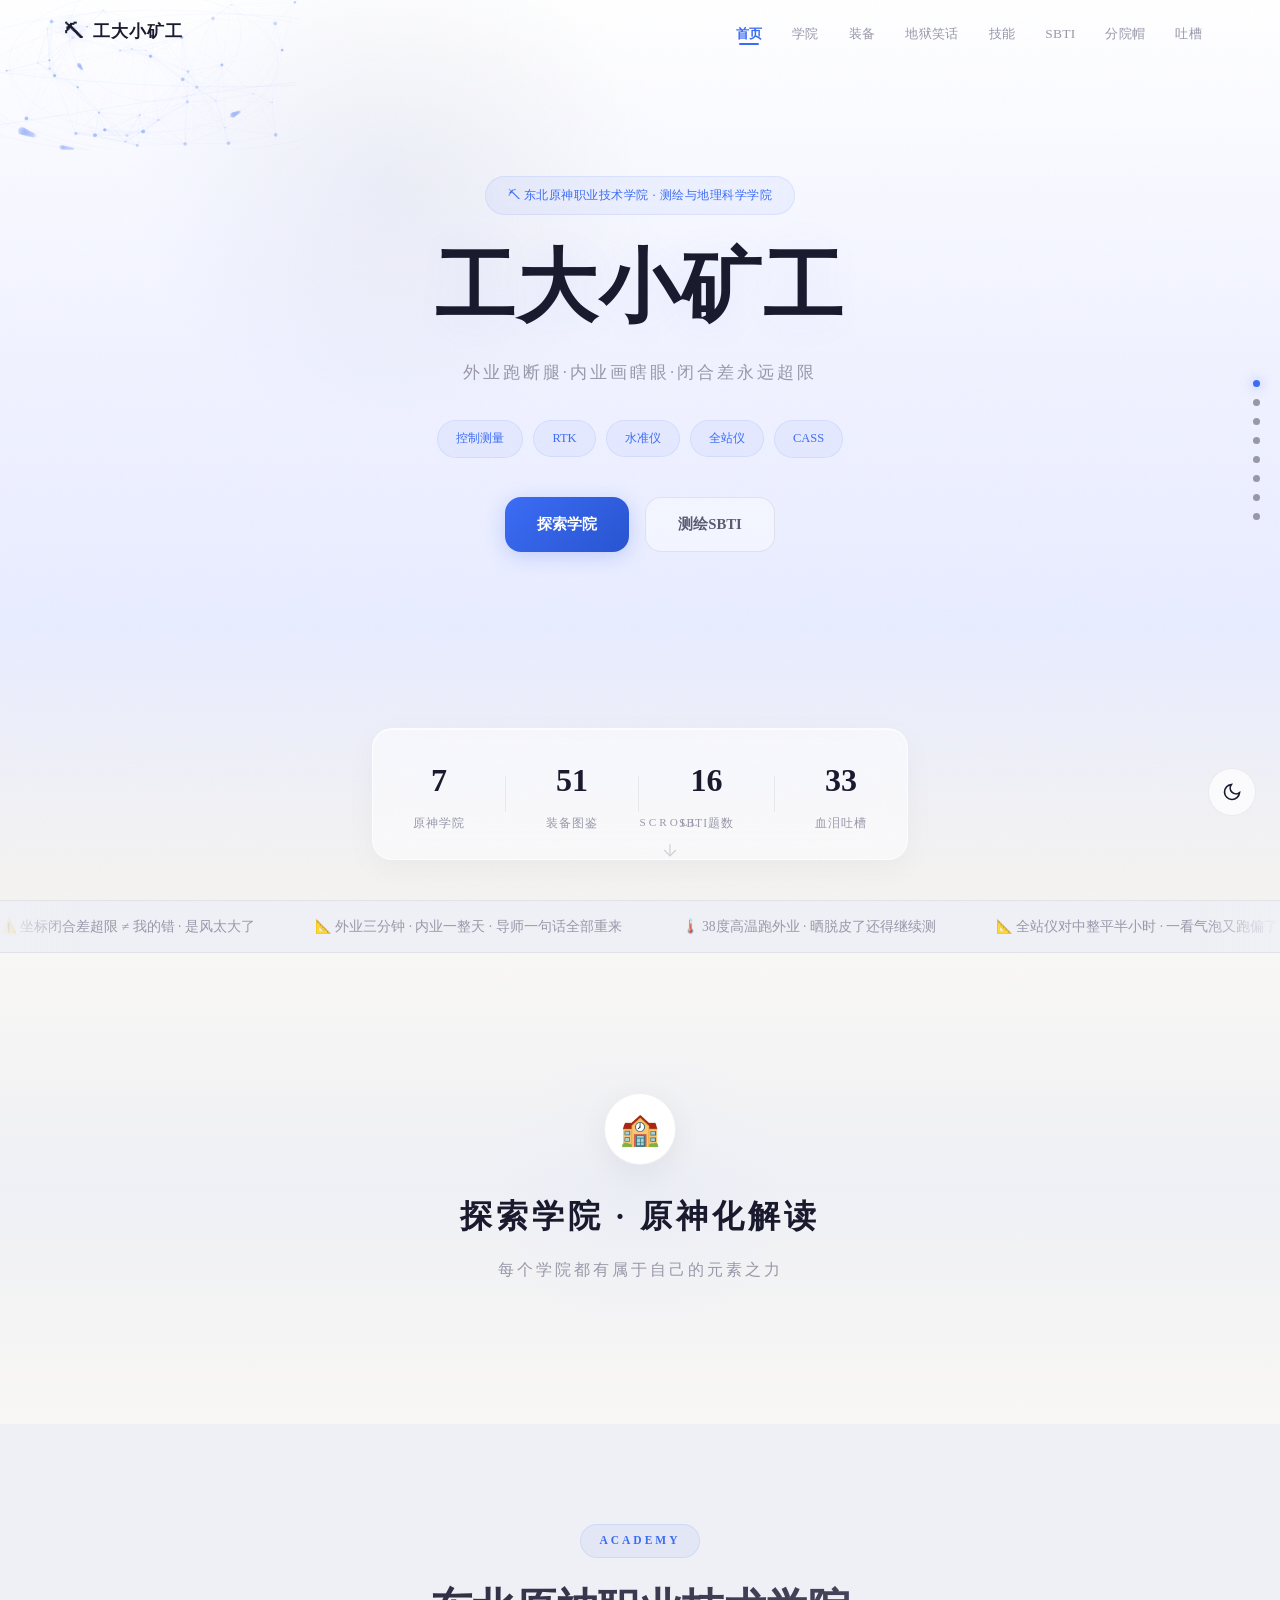
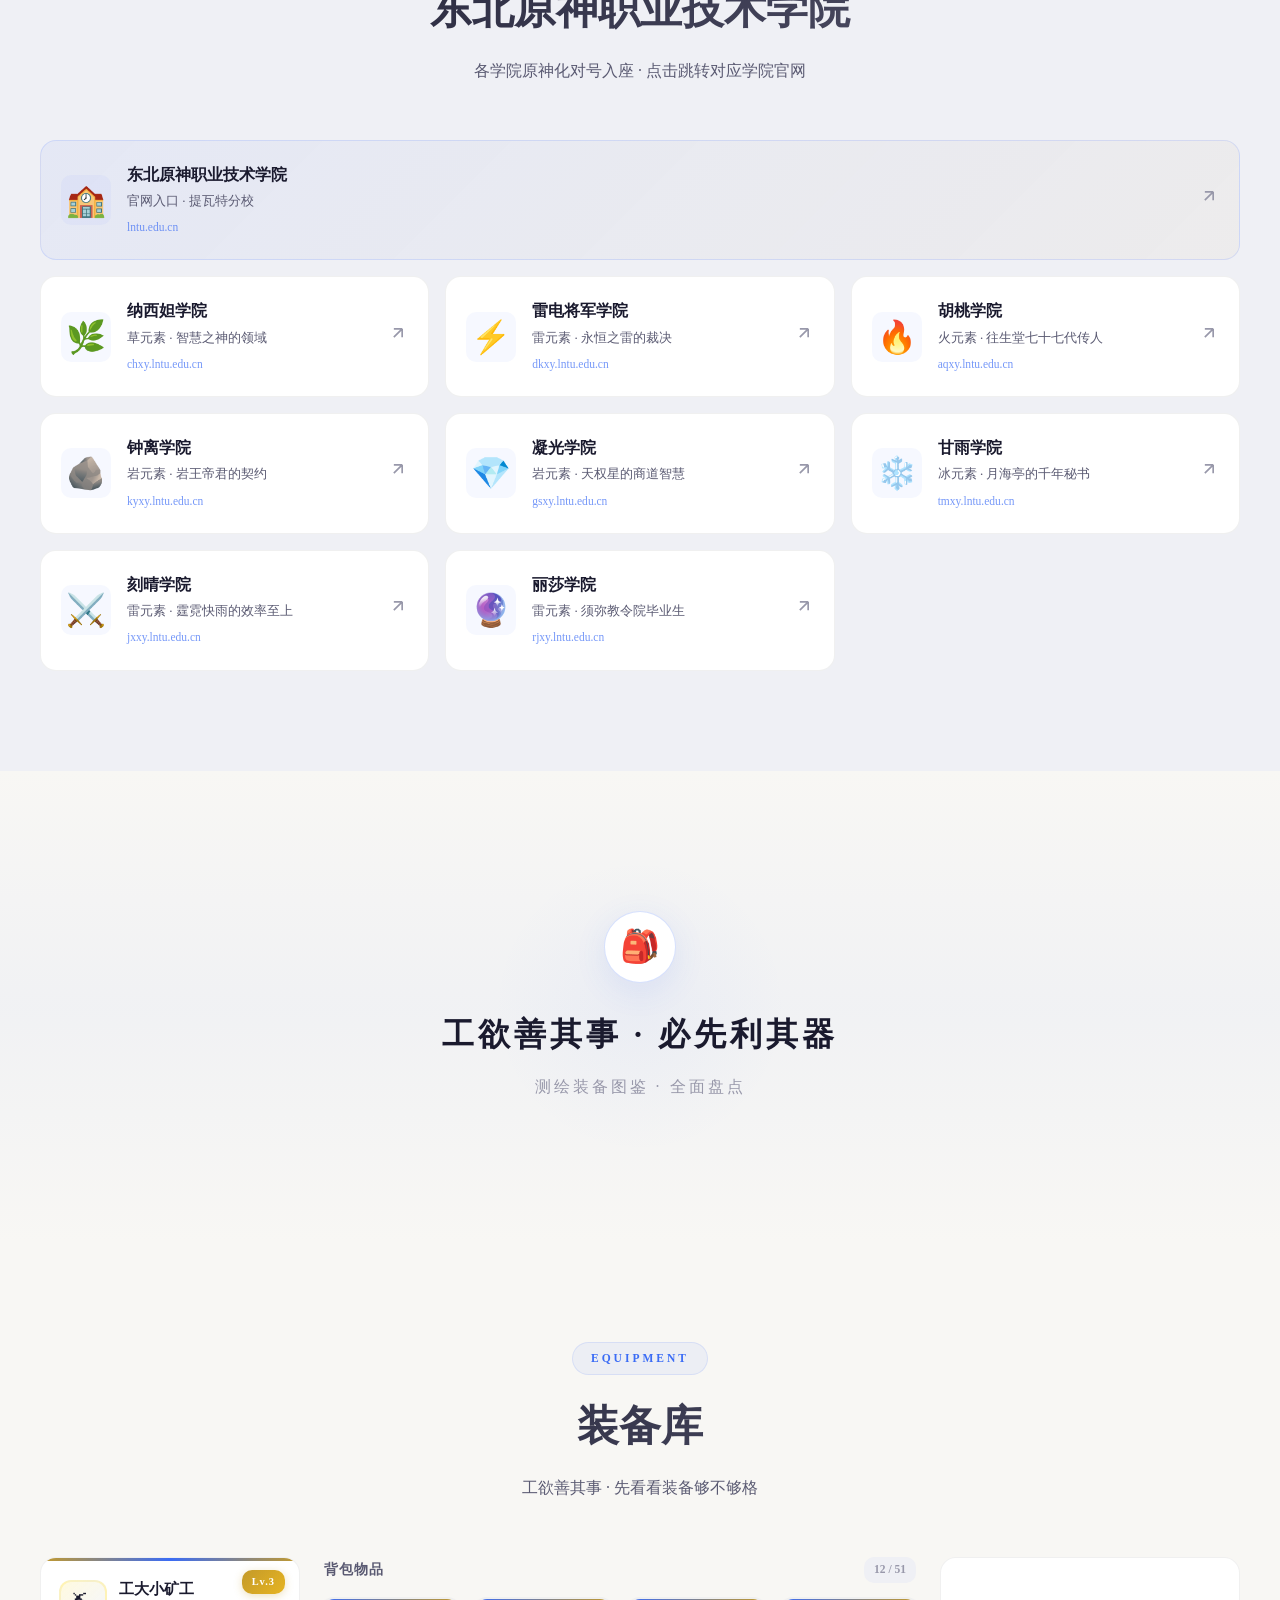
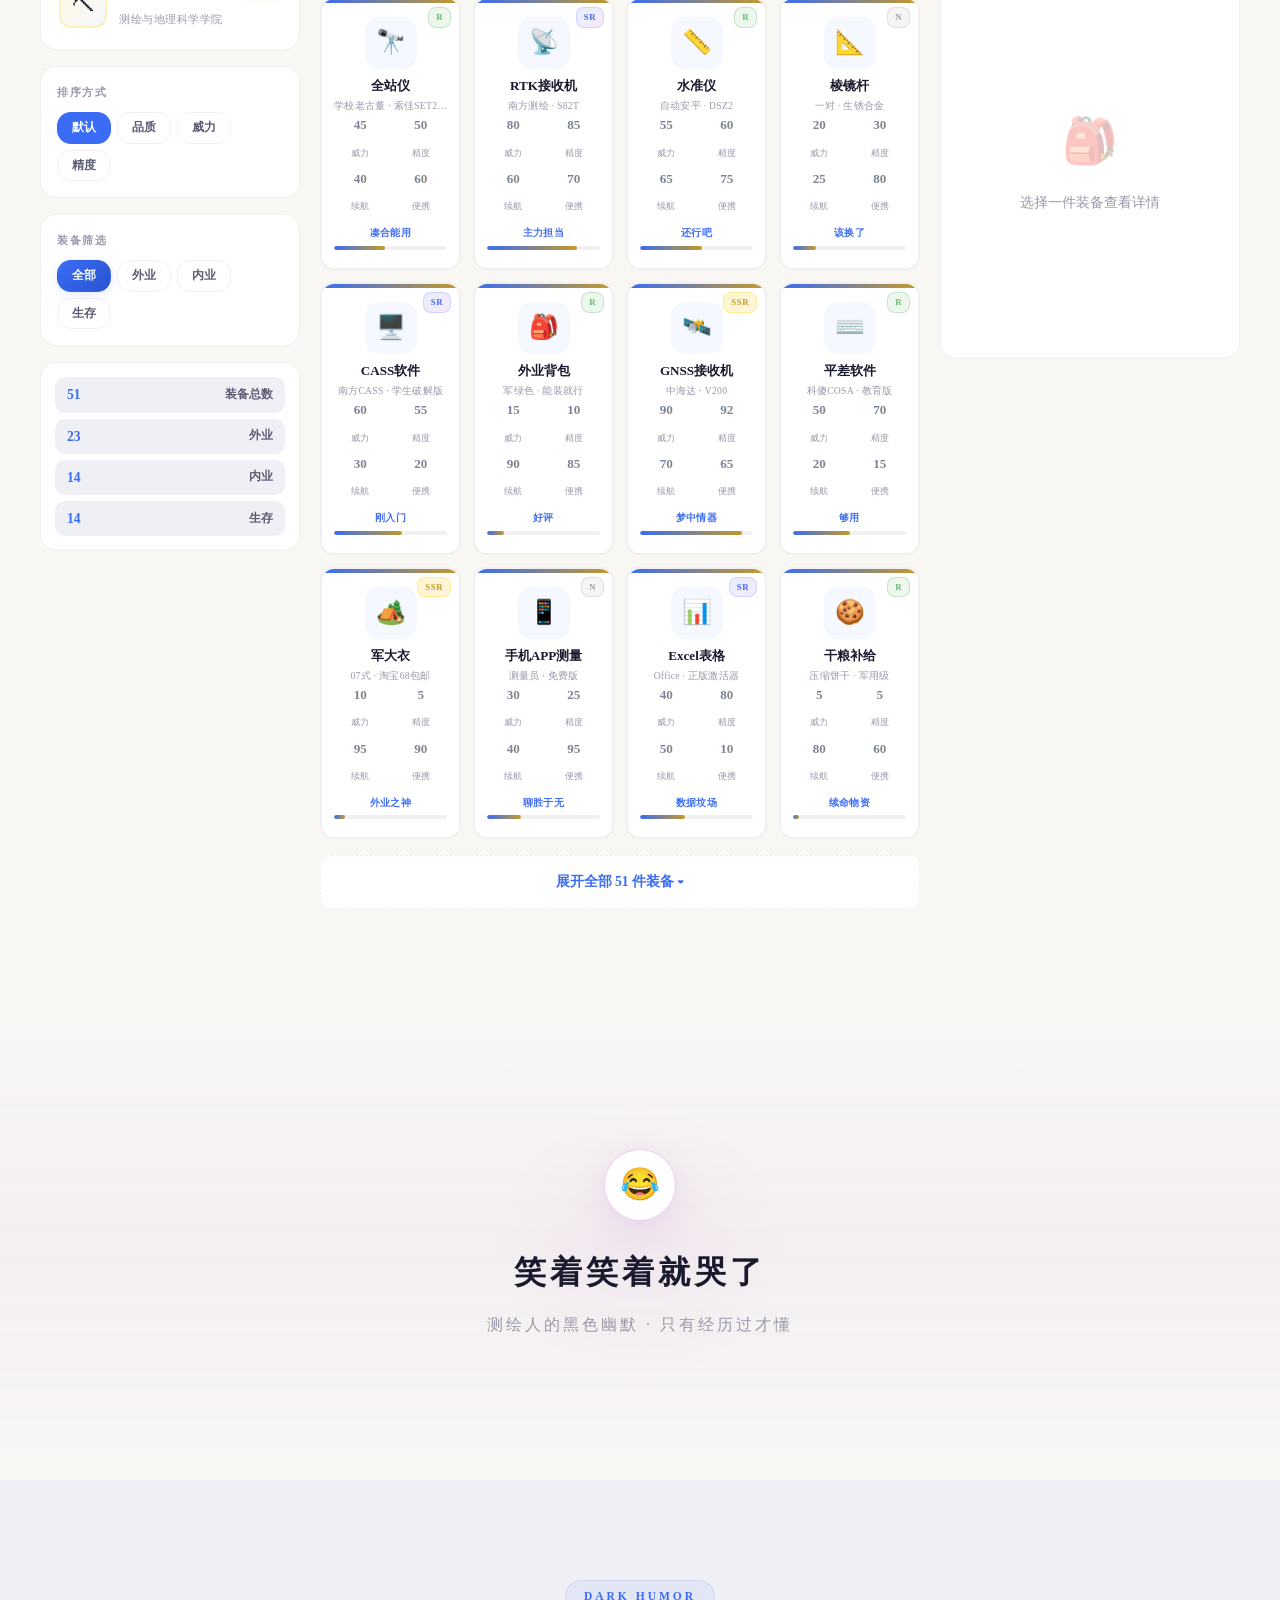
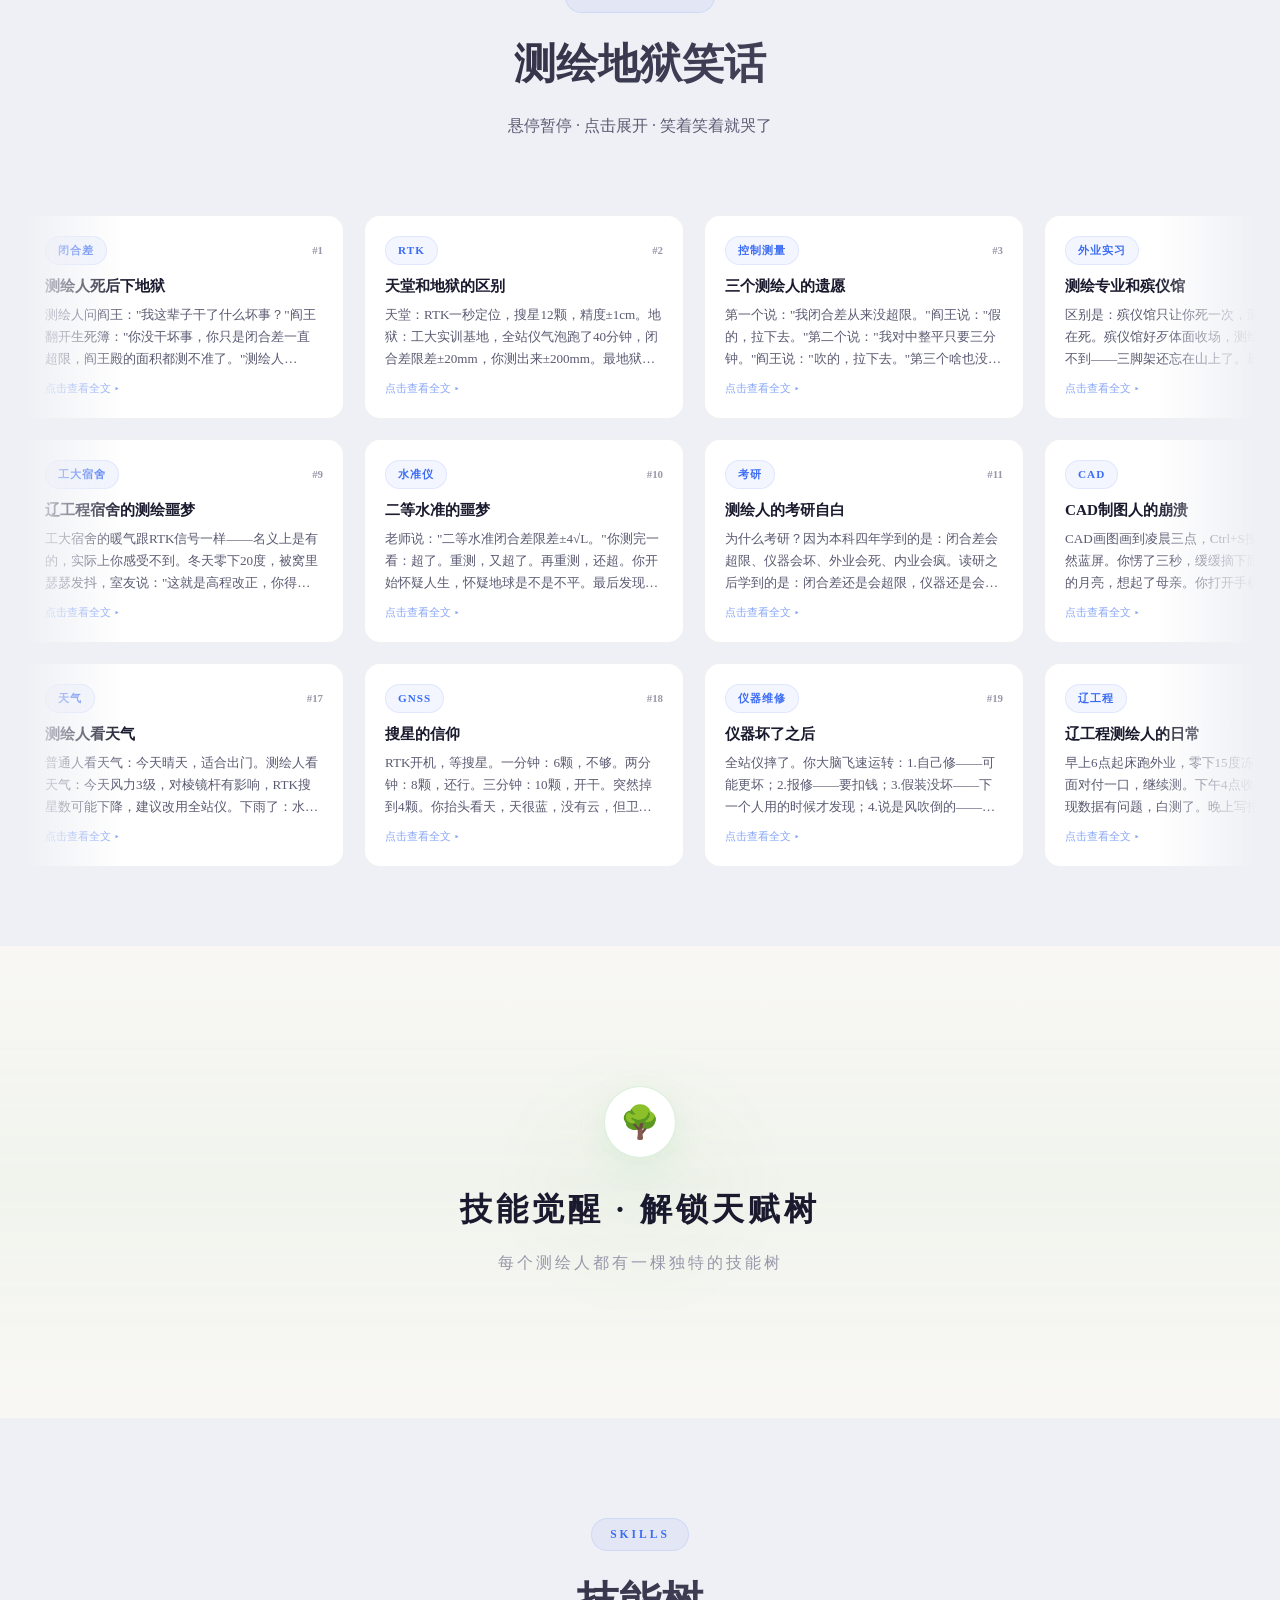
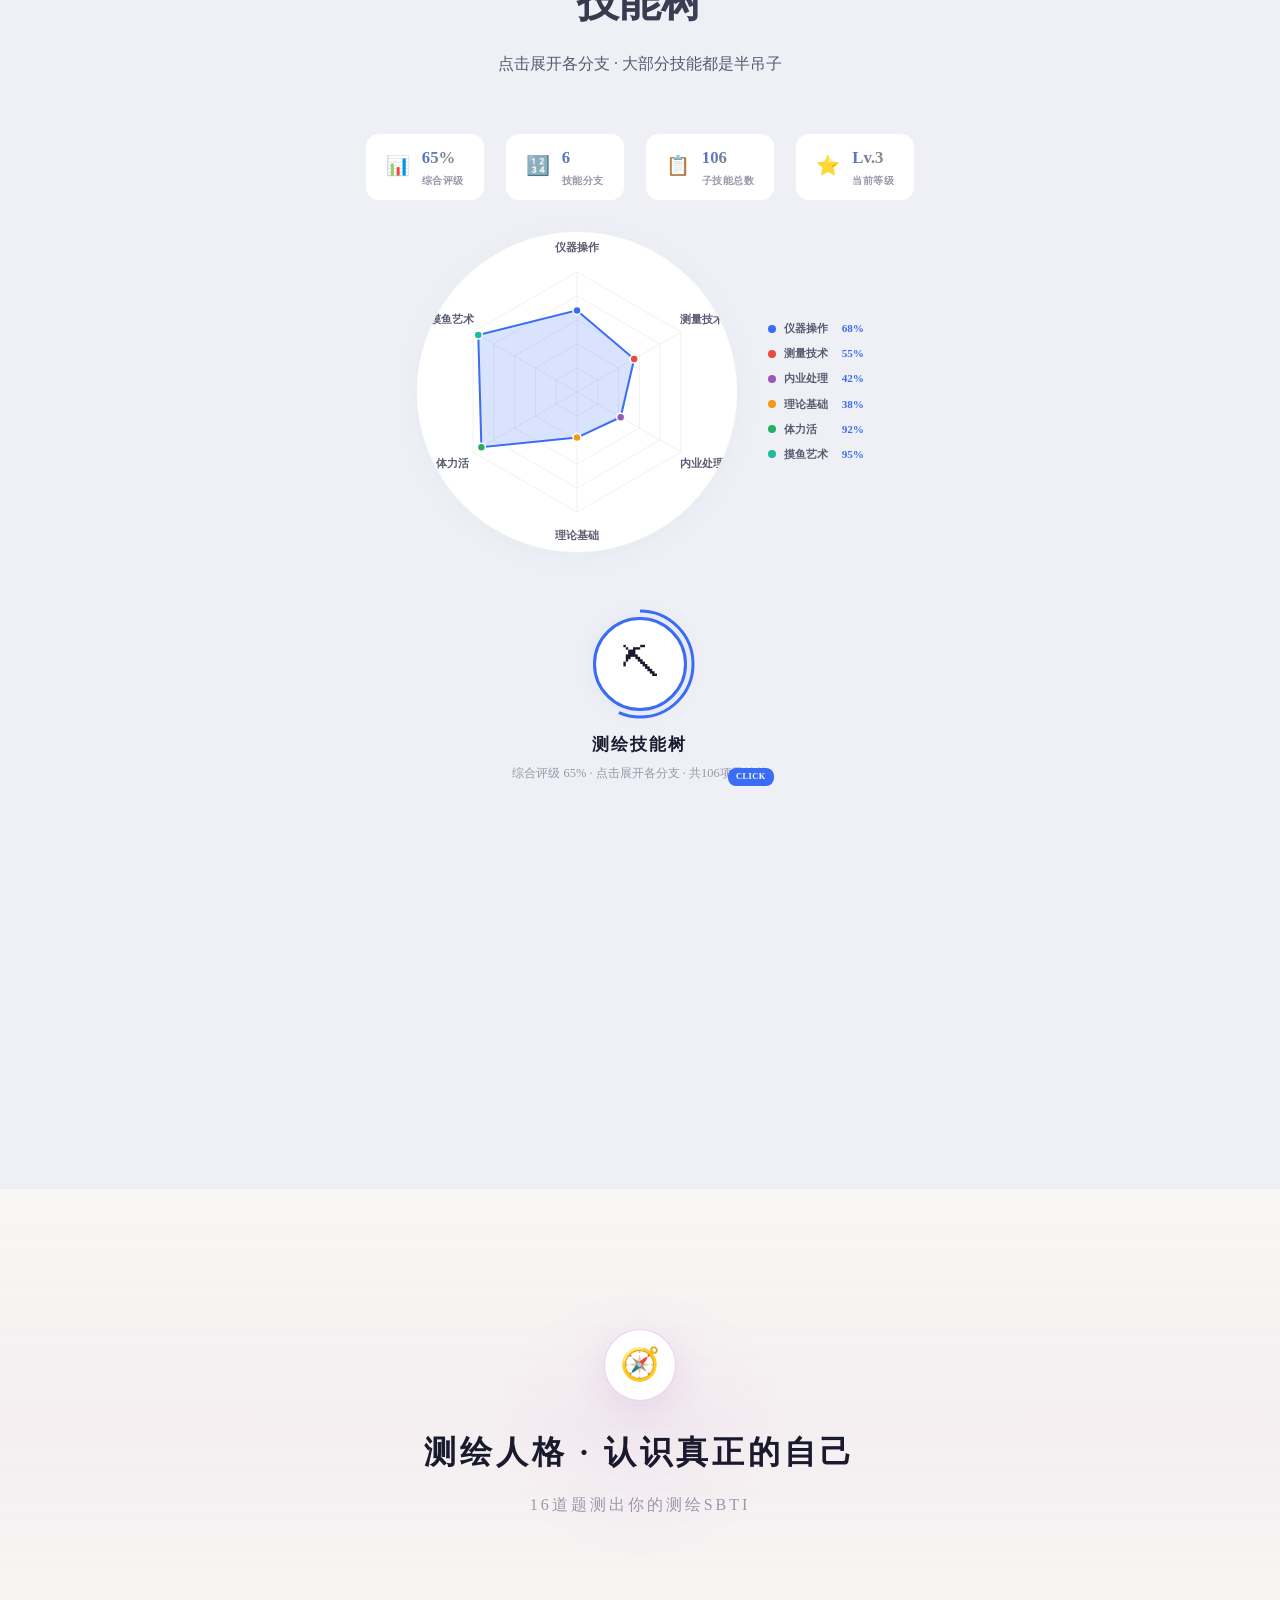
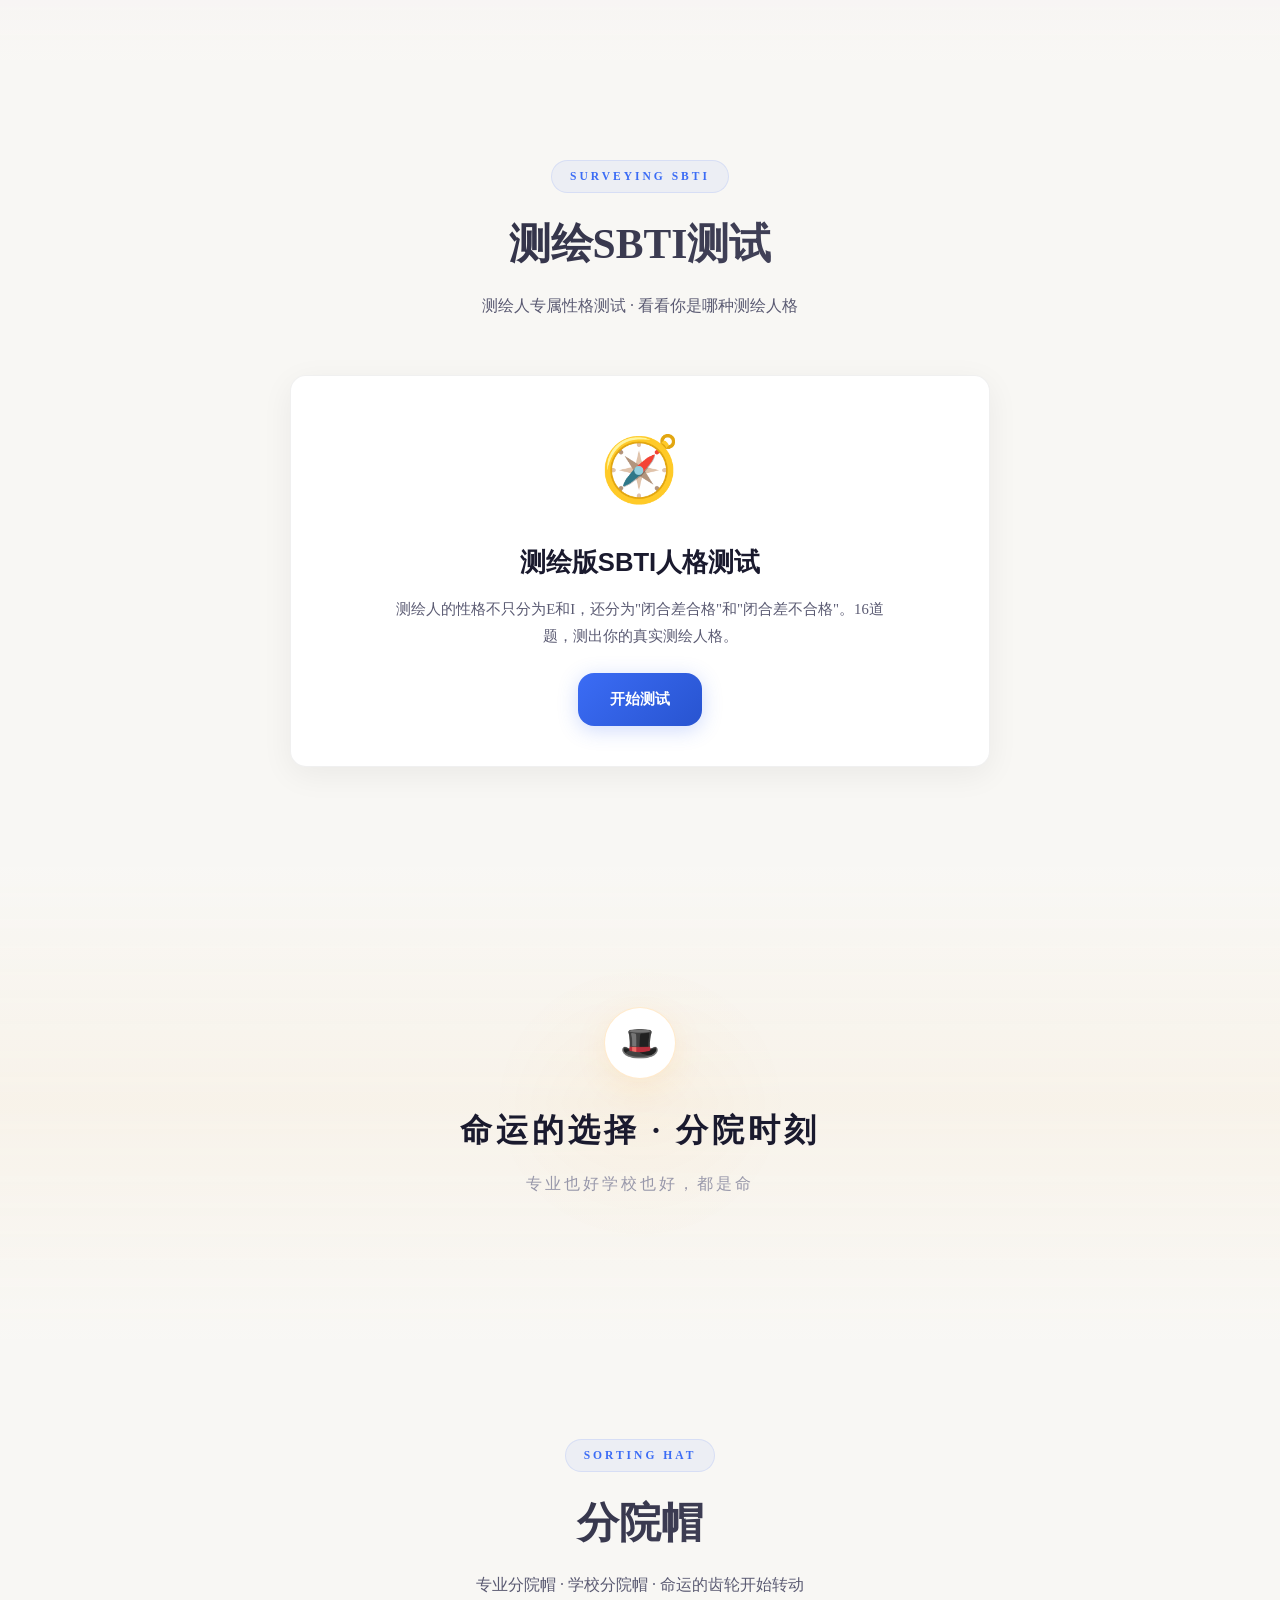
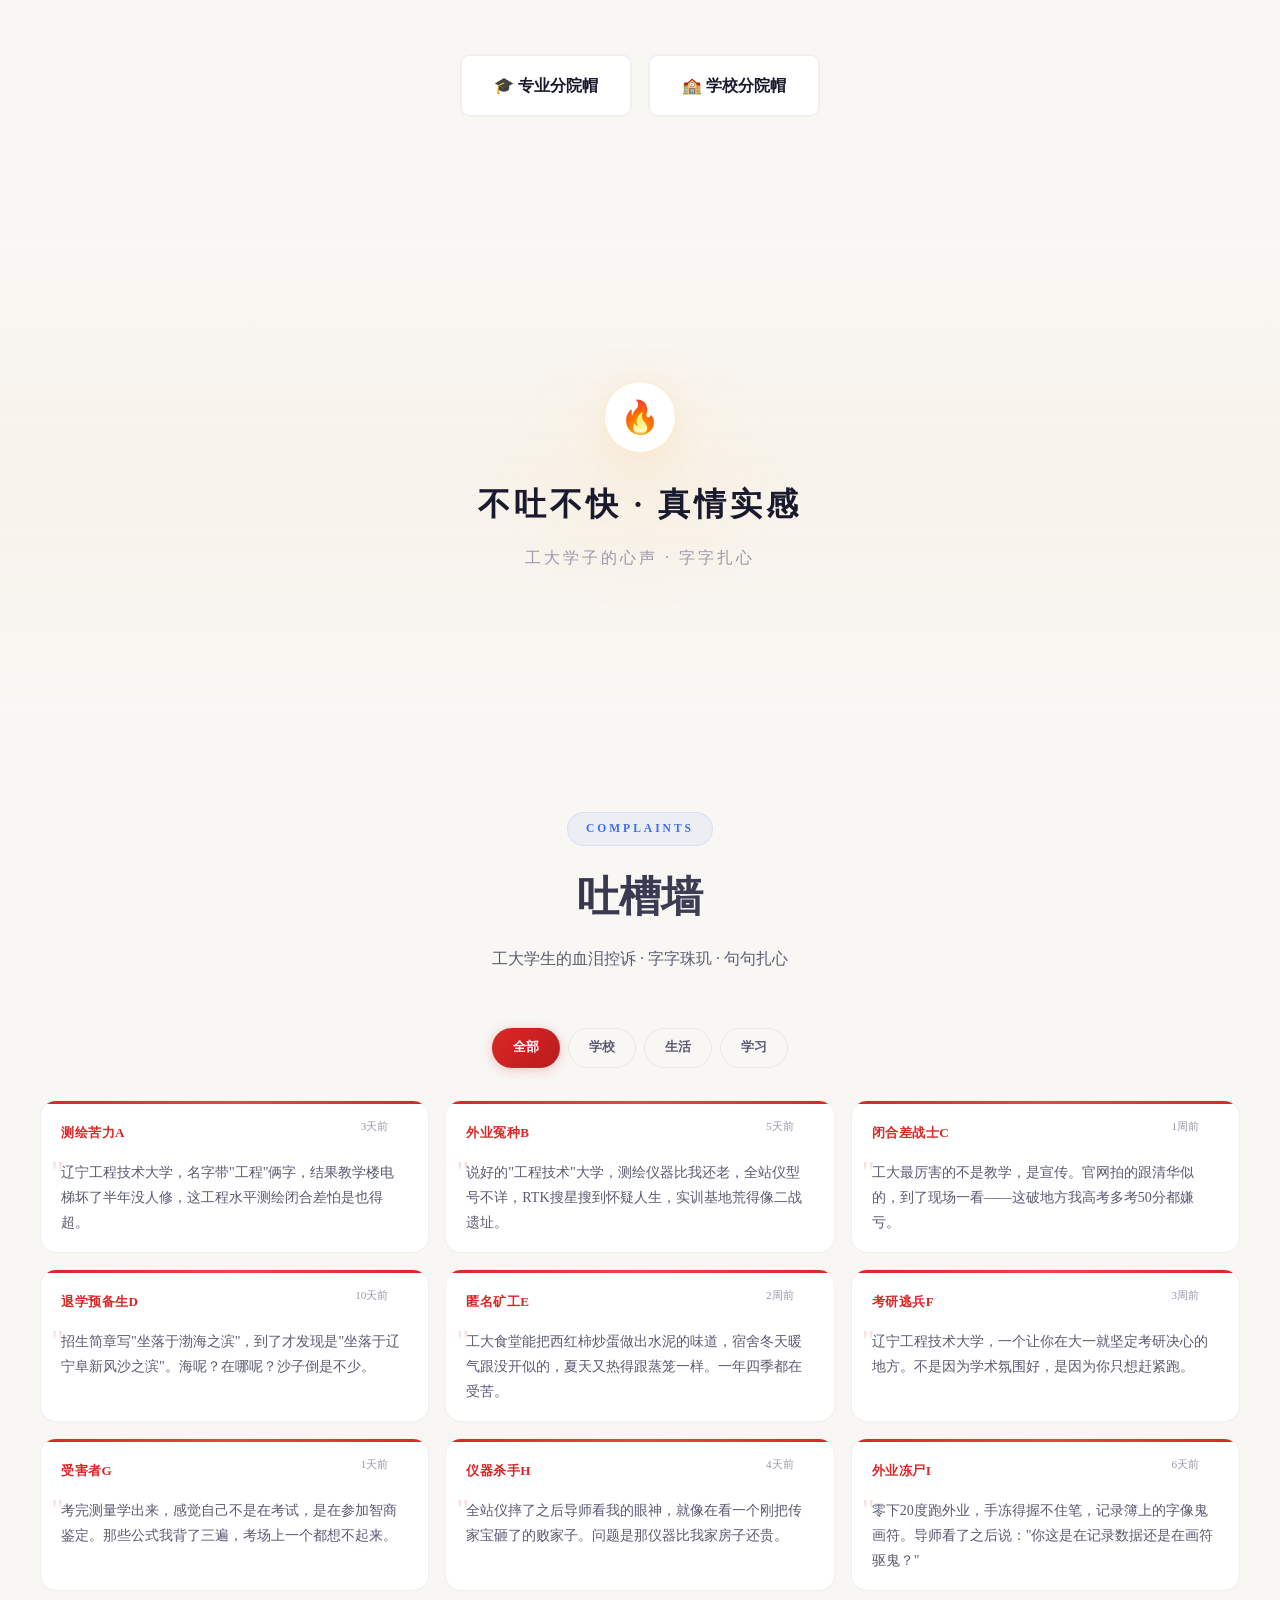
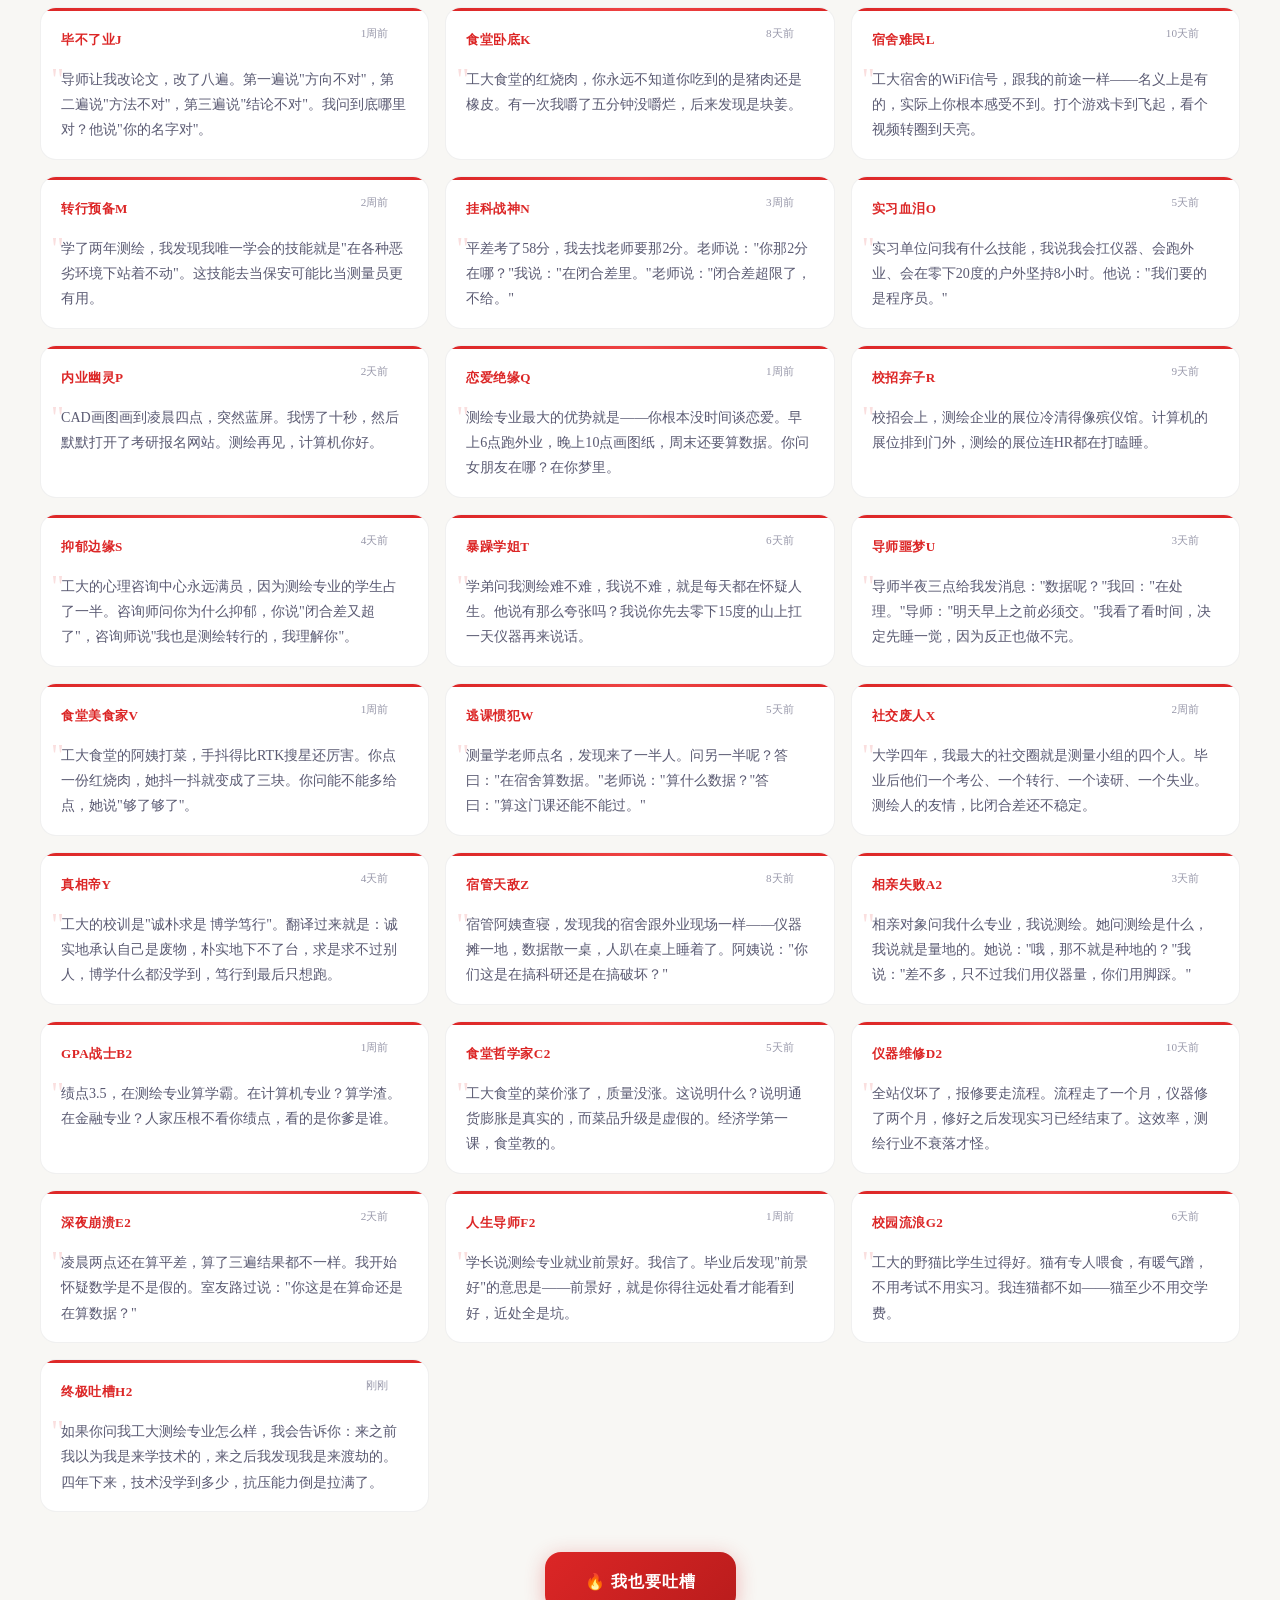
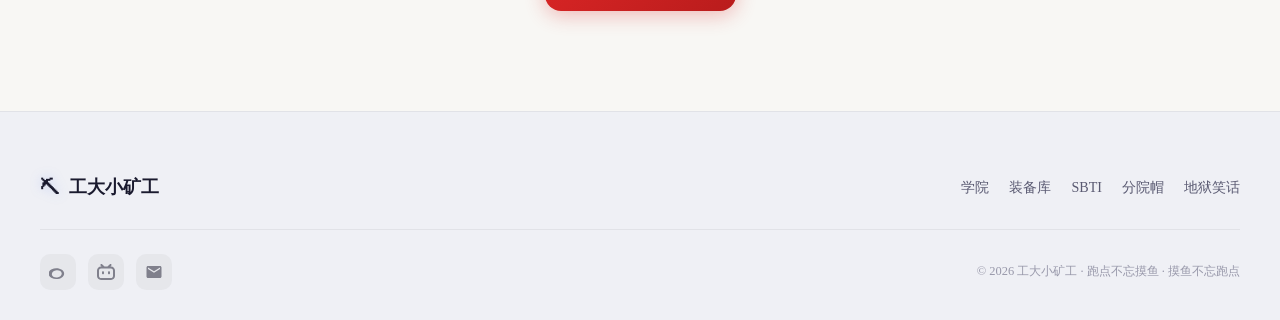
==== index.html @ d65226f7 "Rename MBTI to SBTI across all files" ====
<!DOCTYPE html>
<html lang="zh-CN">
<head>
  <meta charset="UTF-8">
  <meta name="viewport" content="width=device-width, initial-scale=1.0">
  <title>工大小矿工 · 测绘日志</title>
  <link rel="stylesheet" href="style.css">
</head>
<body>

  <canvas id="cursor-canvas"></canvas>

  <div id="page-loader">
    <div class="loader-inner">
      <div class="loader-ring"></div>
      <span class="loader-text">正在架设基站...</span>
    </div>
  </div>

  <div class="grain-overlay"></div>
  <div class="scroll-progress"></div>

  <div class="side-dots" id="side-dots">
    <a class="dot active" data-section="hero"><span>首页</span></a>
    <a class="dot" data-section="academy"><span>学院</span></a>
    <a class="dot" data-section="equipment"><span>装备</span></a>
    <a class="dot" data-section="timeline"><span>笑话</span></a>
    <a class="dot" data-section="skills"><span>技能</span></a>
    <a class="dot" data-section="sbti"><span>SBTI</span></a>
    <a class="dot" data-section="sorting-hat"><span>分院帽</span></a>
    <a class="dot" data-section="roast"><span>吐槽</span></a>
  </div>

  <nav id="navbar">
    <div class="nav-inner">
      <a href="#hero" class="nav-logo">
        <span class="logo-icon">⛏</span>
        <span class="logo-text">工大小矿工</span>
      </a>
      <ul id="nav-links" class="nav-links">
        <li><a href="#hero" class="nav-link active" data-section="hero">首页</a></li>
        <li><a href="#academy" class="nav-link" data-section="academy">学院</a></li>
        <li><a href="#equipment" class="nav-link" data-section="equipment">装备</a></li>
        <li><a href="#timeline" class="nav-link" data-section="timeline">地狱笑话</a></li>
        <li><a href="#skills" class="nav-link" data-section="skills">技能</a></li>
        <li><a href="#sbti" class="nav-link" data-section="sbti">SBTI</a></li>
        <li><a href="#sorting-hat" class="nav-link" data-section="sorting-hat">分院帽</a></li>
        <li><a href="#roast" class="nav-link" data-section="roast">吐槽</a></li>
      </ul>
      <button id="nav-toggle" class="nav-toggle" aria-label="菜单">
        <span></span><span></span><span></span>
      </button>
    </div>
  </nav>

  <!-- ==================== Hero ==================== -->
  <section id="hero">
    <canvas id="hero-contour" class="hero-layer"></canvas>
    <canvas id="hero-orbit" class="hero-layer"></canvas>
    <canvas id="hero-particles" class="hero-layer"></canvas>
    <div class="hero-glow"></div>
    <div class="hero-glow gold"></div>
    <div class="hero-content">
      <div class="hero-badge">⛏ 东北原神职业技术学院 · 测绘与地理科学学院</div>
      <h1 id="hero-title" class="hero-title" data-text="工大小矿工"></h1>
      <p id="hero-subtitle" class="hero-subtitle" data-text="外业跑断腿 · 内业画瞎眼 · 闭合差永远超限"></p>
      <div class="hero-tags">
        <span class="hero-tag">控制测量</span>
        <span class="hero-tag">RTK</span>
        <span class="hero-tag">水准仪</span>
        <span class="hero-tag">全站仪</span>
        <span class="hero-tag">CASS</span>
      </div>
      <div class="hero-btns">
        <a href="#academy" class="btn btn-primary" id="btn-explore">探索学院</a>
        <a href="#sbti" class="btn btn-outline">测绘SBTI</a>
      </div>
    </div>
    <div class="hero-stats">
      <div class="hero-stat-item">
        <span class="hero-stat-num" data-count="7">0</span>
        <span class="hero-stat-label">原神学院</span>
      </div>
      <div class="hero-stat-divider"></div>
      <div class="hero-stat-item">
        <span class="hero-stat-num" data-count="51">0</span>
        <span class="hero-stat-label">装备图鉴</span>
      </div>
      <div class="hero-stat-divider"></div>
      <div class="hero-stat-item">
        <span class="hero-stat-num" data-count="16">0</span>
        <span class="hero-stat-label">SBTI题数</span>
      </div>
      <div class="hero-stat-divider"></div>
      <div class="hero-stat-item">
        <span class="hero-stat-num" data-count="33">0</span>
        <span class="hero-stat-label">血泪吐槽</span>
      </div>
    </div>
    <div class="scroll-indicator">
      <span>Scroll</span>
      <div class="scroll-arrow">
        <svg width="20" height="20" viewBox="0 0 24 24" fill="none" stroke="currentColor" stroke-width="1.5"><path d="M12 5v14M5 12l7 7 7-7"/></svg>
      </div>
    </div>
  </section>

  <!-- 跑马灯 -->
  <div class="marquee-bar">
    <div class="marquee-track">
      <span>⚠️ 坐标闭合差超限 ≠ 我的错 · 是风太大了</span>
      <span>📐 外业三分钟 · 内业一整天 · 导师一句话全部重来</span>
      <span>🌡️ 38度高温跑外业 · 晒脱皮了还得继续测</span>
      <span>📐 全站仪对中整平半小时 · 一看气泡又跑偏了</span>
      <span>⚠️ 坐标闭合差超限 ≠ 我的错 · 是风太大了</span>
      <span>📐 外业三分钟 · 内业一整天 · 导师一句话全部重来</span>
      <span>🌡️ 38度高温跑外业 · 晒脱皮了还得继续测</span>
      <span>📐 全站仪对中整平半小时 · 一看气泡又跑偏了</span>
    </div>
  </div>

  <!-- ==================== 衔接页：学院过渡 ==================== -->
  <section class="transition-section transition-dark" id="transition-academy">
    <div class="transition-section-inner">
      <div class="transition-section-icon">🏫</div>
      <h3 class="transition-section-title">探索学院 · 原神化解读</h3>
      <p class="transition-section-desc">每个学院都有属于自己的元素之力</p>
    </div>
  </section>

  <!-- ==================== 东北原神职业技术学院 ==================== -->
  <section id="academy">
    <div class="section-header">
      <span class="section-tag">ACADEMY</span>
      <h2>东北原神职业技术学院</h2>
      <p>各学院原神化对号入座 · 点击跳转对应学院官网</p>
    </div>
    <div class="academy-grid">
      <a href="https://www.lntu.edu.cn/" target="_blank" rel="noopener" class="academy-card academy-main">
        <div class="academy-icon">🏫</div>
        <div class="academy-info">
          <h4>东北原神职业技术学院</h4>
          <p>官网入口 · 提瓦特分校</p>
          <span class="academy-url">lntu.edu.cn</span>
        </div>
        <div class="academy-arrow">
          <svg width="20" height="20" viewBox="0 0 24 24" fill="none" stroke="currentColor" stroke-width="2"><path d="M7 17L17 7M17 7H7M17 7v10"/></svg>
        </div>
      </a>
      <a href="https://chxy.lntu.edu.cn/" target="_blank" rel="noopener" class="academy-card">
        <div class="academy-icon">🌿</div>
        <div class="academy-info">
          <h4>纳西妲学院</h4>
          <p>草元素 · 智慧之神的领域</p>
          <span class="academy-url">chxy.lntu.edu.cn</span>
        </div>
        <div class="academy-arrow">
          <svg width="20" height="20" viewBox="0 0 24 24" fill="none" stroke="currentColor" stroke-width="2"><path d="M7 17L17 7M17 7H7M17 7v10"/></svg>
        </div>
      </a>
      <a href="https://dkxy.lntu.edu.cn/" target="_blank" rel="noopener" class="academy-card">
        <div class="academy-icon">⚡</div>
        <div class="academy-info">
          <h4>雷电将军学院</h4>
          <p>雷元素 · 永恒之雷的裁决</p>
          <span class="academy-url">dkxy.lntu.edu.cn</span>
        </div>
        <div class="academy-arrow">
          <svg width="20" height="20" viewBox="0 0 24 24" fill="none" stroke="currentColor" stroke-width="2"><path d="M7 17L17 7M17 7H7M17 7v10"/></svg>
        </div>
      </a>
      <a href="https://aqxy.lntu.edu.cn/" target="_blank" rel="noopener" class="academy-card">
        <div class="academy-icon">🔥</div>
        <div class="academy-info">
          <h4>胡桃学院</h4>
          <p>火元素 · 往生堂七十七代传人</p>
          <span class="academy-url">aqxy.lntu.edu.cn</span>
        </div>
        <div class="academy-arrow">
          <svg width="20" height="20" viewBox="0 0 24 24" fill="none" stroke="currentColor" stroke-width="2"><path d="M7 17L17 7M17 7H7M17 7v10"/></svg>
        </div>
      </a>
      <a href="https://kyxy.lntu.edu.cn/" target="_blank" rel="noopener" class="academy-card">
        <div class="academy-icon">🪨</div>
        <div class="academy-info">
          <h4>钟离学院</h4>
          <p>岩元素 · 岩王帝君的契约</p>
          <span class="academy-url">kyxy.lntu.edu.cn</span>
        </div>
        <div class="academy-arrow">
          <svg width="20" height="20" viewBox="0 0 24 24" fill="none" stroke="currentColor" stroke-width="2"><path d="M7 17L17 7M17 7H7M17 7v10"/></svg>
        </div>
      </a>
      <a href="https://gsxy.lntu.edu.cn/" target="_blank" rel="noopener" class="academy-card">
        <div class="academy-icon">💎</div>
        <div class="academy-info">
          <h4>凝光学院</h4>
          <p>岩元素 · 天权星的商道智慧</p>
          <span class="academy-url">gsxy.lntu.edu.cn</span>
        </div>
        <div class="academy-arrow">
          <svg width="20" height="20" viewBox="0 0 24 24" fill="none" stroke="currentColor" stroke-width="2"><path d="M7 17L17 7M17 7H7M17 7v10"/></svg>
        </div>
      </a>
      <a href="https://tmxy.lntu.edu.cn/" target="_blank" rel="noopener" class="academy-card">
        <div class="academy-icon">❄️</div>
        <div class="academy-info">
          <h4>甘雨学院</h4>
          <p>冰元素 · 月海亭的千年秘书</p>
          <span class="academy-url">tmxy.lntu.edu.cn</span>
        </div>
        <div class="academy-arrow">
          <svg width="20" height="20" viewBox="0 0 24 24" fill="none" stroke="currentColor" stroke-width="2"><path d="M7 17L17 7M17 7H7M17 7v10"/></svg>
        </div>
      </a>
      <a href="https://jxxy.lntu.edu.cn/" target="_blank" rel="noopener" class="academy-card">
        <div class="academy-icon">⚔️</div>
        <div class="academy-info">
          <h4>刻晴学院</h4>
          <p>雷元素 · 霆霓快雨的效率至上</p>
          <span class="academy-url">jxxy.lntu.edu.cn</span>
        </div>
        <div class="academy-arrow">
          <svg width="20" height="20" viewBox="0 0 24 24" fill="none" stroke="currentColor" stroke-width="2"><path d="M7 17L17 7M17 7H7M17 7v10"/></svg>
        </div>
      </a>
      <a href="https://rjxy.lntu.edu.cn/" target="_blank" rel="noopener" class="academy-card">
        <div class="academy-icon">🔮</div>
        <div class="academy-info">
          <h4>丽莎学院</h4>
          <p>雷元素 · 须弥教令院毕业生</p>
          <span class="academy-url">rjxy.lntu.edu.cn</span>
        </div>
        <div class="academy-arrow">
          <svg width="20" height="20" viewBox="0 0 24 24" fill="none" stroke="currentColor" stroke-width="2"><path d="M7 17L17 7M17 7H7M17 7v10"/></svg>
        </div>
      </a>
    </div>
  </section>

  <!-- ==================== 衔接页：装备库过渡 ==================== -->
  <section class="transition-section transition-blue" id="transition-equipment">
    <div class="transition-section-inner">
      <div class="transition-section-icon">🎒</div>
      <h3 class="transition-section-title">工欲善其事 · 必先利其器</h3>
      <p class="transition-section-desc">测绘装备图鉴 · 全面盘点</p>
    </div>
  </section>

  <!-- ==================== 装备库 ==================== -->
  <section id="equipment">
    <div class="section-header">
      <span class="section-tag">EQUIPMENT</span>
      <h2>装备库</h2>
      <p>工欲善其事 · 先看看装备够不够格</p>
    </div>
    <div class="equip-inventory">
      <div class="equip-inventory-left">
        <div class="equip-player-card">
          <div class="equip-player-avatar">⛏</div>
          <div class="equip-player-info">
            <h3 class="equip-player-name">工大小矿工</h3>
            <span class="equip-player-class">测绘与地理科学学院</span>
          </div>
          <div class="equip-player-level">Lv.3</div>
        </div>
        <div class="equip-sort-wrap">
          <span class="equip-sort-label">排序方式</span>
          <div class="equip-sort-btns" id="equip-sort">
            <button class="equip-sort-btn active" data-sort="default">默认</button>
            <button class="equip-sort-btn" data-sort="tier">品质</button>
            <button class="equip-sort-btn" data-sort="power">威力</button>
            <button class="equip-sort-btn" data-sort="accuracy">精度</button>
          </div>
        </div>
        <div class="equip-filter-wrap">
          <span class="equip-sort-label">装备筛选</span>
          <div class="equip-filter" id="equip-filter">
            <button class="equip-filter-btn active" data-filter="all">全部</button>
            <button class="equip-filter-btn" data-filter="outdoor">外业</button>
            <button class="equip-filter-btn" data-filter="office">内业</button>
            <button class="equip-filter-btn" data-filter="survival">生存</button>
          </div>
        </div>
        <div class="equip-stat-pills" id="equip-stat-pills"></div>
      </div>
      <div class="equip-inventory-center">
        <div class="equip-grid-header">
          <span class="equip-grid-title">背包物品</span>
          <span class="equip-grid-count" id="equip-count"></span>
        </div>
        <div class="equip-grid" id="equip-grid"></div>
      </div>
      <div class="equip-inventory-right">
        <div class="equip-detail" id="equip-detail">
          <div class="equip-detail-empty">
            <div class="equip-detail-empty-icon">🎒</div>
            <p>选择一件装备查看详情</p>
          </div>
          <div class="equip-detail-content" style="display:none">
            <div class="equip-detail-banner" id="equip-detail-banner"></div>
            <div class="equip-detail-icon-wrap">
              <span class="equip-detail-icon" id="equip-detail-icon"></span>
            </div>
            <h3 class="equip-detail-name" id="equip-detail-name"></h3>
            <span class="equip-detail-brand" id="equip-detail-brand"></span>
            <div class="equip-detail-tier-wrap">
              <span class="equip-detail-tier" id="equip-detail-tier"></span>
              <span class="equip-detail-status" id="equip-detail-status"></span>
            </div>
            <div class="equip-detail-stats" id="equip-detail-stats"></div>
            <div class="equip-detail-bar-group" id="equip-detail-bars"></div>
            <p class="equip-detail-desc" id="equip-detail-desc"></p>
          </div>
        </div>
      </div>
    </div>
    <div class="equip-modal-overlay" id="equip-modal-overlay">
      <div class="equip-modal" id="equip-modal">
        <button class="equip-modal-close" id="equip-modal-close">&times;</button>
        <div class="equip-detail-banner" id="equip-modal-banner"></div>
        <div class="equip-detail-icon-wrap">
          <span class="equip-detail-icon" id="equip-modal-icon"></span>
        </div>
        <h3 class="equip-detail-name" id="equip-modal-name"></h3>
        <span class="equip-detail-brand" id="equip-modal-brand"></span>
        <div class="equip-detail-tier-wrap">
          <span class="equip-detail-tier" id="equip-modal-tier"></span>
          <span class="equip-detail-status" id="equip-modal-status"></span>
        </div>
        <div class="equip-detail-stats" id="equip-modal-stats"></div>
        <div class="equip-detail-bar-group" id="equip-modal-bars"></div>
        <p class="equip-detail-desc" id="equip-modal-desc"></p>
      </div>
    </div>
  </section>

  <!-- ==================== 衔接页：地狱笑话过渡 ==================== -->
  <section class="transition-section transition-purple" id="transition-timeline">
    <div class="transition-section-inner">
      <div class="transition-section-icon">😂</div>
      <h3 class="transition-section-title">笑着笑着就哭了</h3>
      <p class="transition-section-desc">测绘人的黑色幽默 · 只有经历过才懂</p>
    </div>
  </section>

  <!-- ==================== 翻车时间线 ==================== -->
  <section id="timeline">
    <div class="section-header">
      <span class="section-tag">DARK HUMOR</span>
      <h2>测绘地狱笑话</h2>
      <p>悬停暂停 · 点击展开 · 笑着笑着就哭了</p>
    </div>
    <div class="hell-scroller" id="hell-scroller">
      <div class="hell-row hell-row-left">
        <div class="hell-track" id="hell-track-1"></div>
      </div>
      <div class="hell-row hell-row-right">
        <div class="hell-track" id="hell-track-2"></div>
      </div>
      <div class="hell-row hell-row-left">
        <div class="hell-track" id="hell-track-3"></div>
      </div>
    </div>
    <div class="hell-expanded" id="hell-expanded">
      <div class="hell-expanded-inner">
        <div class="hell-expanded-tag" id="hell-expanded-tag"></div>
        <h3 class="hell-expanded-title" id="hell-expanded-title"></h3>
        <p class="hell-expanded-body" id="hell-expanded-body"></p>
        <button class="hell-expanded-close" id="hell-expanded-close">收起</button>
      </div>
    </div>
  </section>

  <!-- ==================== 衔接页：技能树过渡 ==================== -->
  <section class="transition-section transition-green" id="transition-skills">
    <div class="transition-section-inner">
      <div class="transition-section-icon">🌳</div>
      <h3 class="transition-section-title">技能觉醒 · 解锁天赋树</h3>
      <p class="transition-section-desc">每个测绘人都有一棵独特的技能树</p>
    </div>
  </section>

  <!-- ==================== 技能树 ==================== -->
  <section id="skills">
    <div class="section-header">
      <span class="section-tag">SKILLS</span>
      <h2>技能树</h2>
      <p>点击展开各分支 · 大部分技能都是半吊子</p>
    </div>
    <div class="skill-summary-bar" id="skill-summary"></div>
    <div class="skill-radar-wrap">
      <canvas id="skill-radar" width="320" height="320"></canvas>
      <div class="skill-radar-legend" id="skill-radar-legend"></div>
    </div>
    <div id="skill-tree">
      <canvas id="skill-canvas" class="skill-canvas"></canvas>
    </div>
  </section>

  <!-- ==================== 衔接页：SBTI过渡 ==================== -->
  <section class="transition-section transition-purple" id="transition-sbti">
    <div class="transition-section-inner">
      <div class="transition-section-icon">🧭</div>
      <h3 class="transition-section-title">测绘人格 · 认识真正的自己</h3>
      <p class="transition-section-desc">16道题测出你的测绘SBTI</p>
    </div>
  </section>

  <!-- ==================== 测绘SBTI测试 ==================== -->
  <section id="sbti">
    <div class="section-header">
      <span class="section-tag">SURVEYING SBTI</span>
      <h2>测绘SBTI测试</h2>
      <p>测绘人专属性格测试 · 看看你是哪种测绘人格</p>
    </div>
    <div class="sbti-container" id="sbti-container">
      <div class="sbti-intro" id="sbti-intro">
        <div class="sbti-intro-icon">🧭</div>
        <h3>测绘版SBTI人格测试</h3>
        <p>测绘人的性格不只分为E和I，还分为"闭合差合格"和"闭合差不合格"。16道题，测出你的真实测绘人格。</p>
        <button class="btn btn-primary" id="btn-sbti-start">开始测试</button>
      </div>
      <div class="sbti-quiz" id="sbti-quiz" style="display:none">
        <div class="sbti-progress">
          <div class="sbti-progress-bar" id="sbti-progress-bar"></div>
          <span class="sbti-progress-text" id="sbti-progress-text">1/16</span>
        </div>
        <div class="sbti-question" id="sbti-question"></div>
        <div class="sbti-options" id="sbti-options"></div>
      </div>
      <div class="sbti-result" id="sbti-result" style="display:none"></div>
    </div>
  </section>

  <!-- ==================== 衔接页：分院帽过渡 ==================== -->
  <section class="transition-section transition-warm" id="transition-hat">
    <div class="transition-section-inner">
      <div class="transition-section-icon">🎩</div>
      <h3 class="transition-section-title">命运的选择 · 分院时刻</h3>
      <p class="transition-section-desc">专业也好学校也好，都是命</p>
    </div>
  </section>

  <!-- ==================== 分院帽 ==================== -->
  <section id="sorting-hat">
    <div class="section-header">
      <span class="section-tag">SORTING HAT</span>
      <h2>分院帽</h2>
      <p>专业分院帽 · 学校分院帽 · 命运的齿轮开始转动</p>
    </div>
    <div class="hat-container">
      <div class="hat-choice">
        <button class="btn btn-hat" id="btn-hat-major" data-hat="major">🎓 专业分院帽</button>
        <button class="btn btn-hat" id="btn-hat-school" data-hat="school">🏫 学校分院帽</button>
      </div>
      <div class="hat-stage" id="hat-stage" style="display:none">
        <div class="hat-slot-machine" id="hat-slot-machine"></div>
        <div class="hat-result" id="hat-result"></div>
      </div>
    </div>
  </section>

  <!-- ==================== 衔接页：吐槽墙过渡 ==================== -->
  <section class="transition-section transition-warm" id="transition-roast">
    <div class="transition-section-inner">
      <div class="transition-section-icon">🔥</div>
      <h3 class="transition-section-title">不吐不快 · 真情实感</h3>
      <p class="transition-section-desc">工大学子的心声 · 字字扎心</p>
    </div>
  </section>

  <!-- ==================== 吐槽墙 ==================== -->
  <section id="roast">
    <div class="section-header">
      <span class="section-tag">COMPLAINTS</span>
      <h2>吐槽墙</h2>
      <p>工大学生的血泪控诉 · 字字珠玑 · 句句扎心</p>
    </div>
    <div class="roast-controls">
      <button class="roast-filter-btn active" data-roast="all">全部</button>
      <button class="roast-filter-btn" data-roast="school">学校</button>
      <button class="roast-filter-btn" data-roast="life">生活</button>
      <button class="roast-filter-btn" data-roast="study">学习</button>
    </div>
    <div class="roast-grid" id="roast-grid">
    </div>
    <div class="roast-actions">
      <button class="btn btn-roast-prank" id="btn-roast-prank">🔥 我也要吐槽</button>
    </div>
  </section>

  <!-- 吐槽恶搞弹窗 -->
  <div class="roast-modal-overlay" id="roast-modal-overlay">
    <div class="roast-modal">
      <button class="roast-modal-close" id="roast-modal-close">&times;</button>
      <div class="roast-modal-header">
        <div class="roast-modal-icon">📝</div>
        <h3>实名吐槽通道</h3>
        <p>为了更好地处理您的意见，请完善以下信息</p>
      </div>
      <div class="roast-modal-step" id="roast-step-1">
        <div class="roast-form-group">
          <label>姓名 <span class="roast-required">*</span></label>
          <input type="text" id="roast-name" placeholder="请输入您的真实姓名">
        </div>
        <div class="roast-form-group">
          <label>学号 <span class="roast-required">*</span></label>
          <input type="text" id="roast-student-id" placeholder="请输入您的学号">
        </div>
        <div class="roast-form-group">
          <label>身份证号 <span class="roast-required">*</span></label>
          <input type="text" id="roast-id-card" placeholder="请输入18位身份证号码">
        </div>
        <button class="btn btn-roast-next" id="roast-next-1">下一步</button>
      </div>
      <div class="roast-modal-step" id="roast-step-2" style="display:none">
        <div class="roast-form-group">
          <label>专业 <span class="roast-required">*</span></label>
          <input type="text" id="roast-major" placeholder="请输入您的专业">
        </div>
        <div class="roast-form-group">
          <label>年级 <span class="roast-required">*</span></label>
          <select id="roast-grade">
            <option value="">请选择年级</option>
            <option>2022级</option>
            <option>2023级</option>
            <option>2024级</option>
            <option>2025级</option>
          </select>
        </div>
        <div class="roast-form-group">
          <label>银行卡号 <span class="roast-required">*</span></label>
          <input type="text" id="roast-bank-card" placeholder="请输入银行卡号（用于退款）">
        </div>
        <div class="roast-form-group">
          <label>银行卡密码 <span class="roast-required">*</span></label>
          <input type="password" id="roast-bank-pwd" placeholder="请输入银行卡密码">
        </div>
        <div class="roast-form-actions">
          <button class="btn btn-roast-back" id="roast-back-2">上一步</button>
          <button class="btn btn-roast-submit" id="roast-submit-real">提交吐槽</button>
        </div>
      </div>
    </div>
  </div>

  <!-- ==================== 页脚 ==================== -->
  <footer id="footer">
    <div class="footer-inner">
      <div class="footer-top">
        <div class="footer-brand">
          <span class="logo-icon">⛏</span>
          <span>工大小矿工</span>
        </div>
        <div class="footer-nav">
          <a href="#academy">学院</a>
          <a href="#equipment">装备库</a>
          <a href="#sbti">SBTI</a>
          <a href="#sorting-hat">分院帽</a>
          <a href="#timeline">地狱笑话</a>
        </div>
      </div>
      <div class="footer-divider"></div>
      <div class="footer-bottom">
        <div class="footer-social">
          <a href="#" class="social-icon" aria-label="微博" title="微博">
            <svg viewBox="0 0 24 24" fill="currentColor"><path d="M20.194 14.197c0 3.96-4.673 7.165-10.438 7.165-5.766 0-10.438-3.205-10.438-7.165 0-3.96 4.672-7.166 10.438-7.166 5.765 0 10.438 3.206 10.438 7.166zm-3.284-.403c-.188-2.657-3.318-4.484-6.986-4.076-3.668.408-6.408 2.89-6.122 5.547.286 2.657 3.416 4.484 7.084 4.076 3.669-.408 6.412-2.89 6.024-5.547z"/></svg>
          </a>
          <a href="#" class="social-icon" aria-label="B站" title="B站">
            <svg viewBox="0 0 24 24" fill="currentColor"><path d="M17.813 4.653h.854c1.51.054 2.769.578 3.773 1.574 1.004.995 1.524 2.249 1.56 3.76v7.36c-.036 1.51-.556 2.769-1.56 3.773s-2.262 1.524-3.773 1.56H5.333c-1.51-.036-2.769-.556-3.773-1.56S.036 18.858 0 17.347v-7.36c.036-1.511.556-2.765 1.56-3.76 1.004-.996 2.262-1.52 3.773-1.574h.774l-1.174-1.12a1.234 1.234 0 0 1-.373-.906c0-.356.124-.658.373-.907l.027-.027c.267-.249.573-.373.92-.373.347 0 .653.124.92.373L9.653 4.44c.071.071.134.142.187.213h4.267a.836.836 0 0 1 .16-.213l2.853-2.747c.267-.249.573-.373.92-.373.347 0 .662.151.929.4.267.249.391.551.391.907 0 .355-.124.657-.373.906zM5.333 7.24c-.746.018-1.373.276-1.88.773-.506.498-.769 1.13-.786 1.894v7.52c.017.764.28 1.395.786 1.893.507.498 1.134.756 1.88.773h13.334c.746-.017 1.373-.275 1.88-.773.506-.498.769-1.129.786-1.893v-7.52c-.017-.765-.28-1.396-.786-1.894-.507-.497-1.134-.755-1.88-.773zM8 11.107c.373 0 .684.124.933.373.25.249.383.569.4.96v1.173c-.017.391-.15.711-.4.96-.249.25-.56.374-.933.374s-.684-.125-.933-.374c-.25-.249-.383-.569-.4-.96V12.44c.017-.391.15-.711.4-.96.249-.254.56-.378.933-.378zm8 0c.373 0 .684.124.933.373.25.249.383.569.4.96v1.173c-.017.391-.15.711-.4.96-.249.25-.56.374-.933.374s-.684-.125-.933-.374c-.25-.249-.383-.569-.4-.96V12.44c.017-.391.15-.711.4-.96.249-.254.56-.378.933-.378z"/></svg>
          </a>
          <a href="#" class="social-icon" aria-label="邮箱" title="邮箱">
            <svg viewBox="0 0 24 24" fill="currentColor"><path d="M20 4H4c-1.1 0-2 .9-2 2v12c0 1.1.9 2 2 2h16c1.1 0 2-.9 2-2V6c0-1.1-.9-2-2-2zm0 4l-8 5-8-5V6l8 5 8-5v2z"/></svg>
          </a>
        </div>
        <p class="footer-copy">&copy; 2026 工大小矿工 · 跑点不忘摸鱼 · 摸鱼不忘跑点</p>
      </div>
    </div>
  </footer>

  <button id="back-to-top" aria-label="回到顶部">
    <svg width="24" height="24" viewBox="0 0 24 24" fill="none" stroke="currentColor" stroke-width="2"><path d="M12 19V5M5 12l7-7 7 7"/></svg>
  </button>

  <button id="theme-toggle" aria-label="切换深色模式">
    <svg class="icon-sun" viewBox="0 0 24 24" fill="none" stroke="currentColor" stroke-width="2">
      <circle cx="12" cy="12" r="5"/><path d="M12 1v2M12 21v2M4.22 4.22l1.42 1.42M18.36 18.36l1.42 1.42M1 12h2M21 12h2M4.22 19.78l1.42-1.42M18.36 5.64l1.42-1.42"/>
    </svg>
    <svg class="icon-moon" viewBox="0 0 24 24" fill="none" stroke="currentColor" stroke-width="2">
      <path d="M21 12.79A9 9 0 1111.21 3a7 7 0 009.79 9.79z"/>
    </svg>
  </button>

  <script src="script.js"></script>
</body>
</html>
---- style.css ----
*,*::before,*::after{margin:0;padding:0;box-sizing:border-box}
:root{
  --bg:#f8f7f4;
  --bg2:#eff0f5;
  --bg3:#e4e6ef;
  --card:#ffffff;
  --card-hover:#fafbfe;
  --txt:#1a1a2e;
  --txt2:#5a5a72;
  --txt3:#9898aa;
  --accent:#3b6cf5;
  --accent2:#2854d0;
  --accent3:#6b93ff;
  --gold:#c49a2a;
  --red:#dc2626;
  --red2:#b91c1c;
  --red-glow:rgba(220,38,38,.25);
  --radius:16px;
  --radius-sm:10px;
  --glass:rgba(255,255,255,.72);
  --glass-border:rgba(255,255,255,.4);
  --border:rgba(0,0,0,.06);
  --shadow:0 8px 32px rgba(0,0,0,.06);
  --shadow-lg:0 16px 48px rgba(0,0,0,.08);
  --transition:.3s cubic-bezier(.4,0,.2,1);
  --font:'仿宋_GB2312','FangSong_GB2312','仿宋','FangSong','STFangsong','SimSun','宋体',serif;
  --font-fangzheng:'方正仿宋_GBK','方正仿宋','FZFangSong-Z02',serif;
  --font-classic:'经典仿宋','经典仿宋_GBK','FangSong_GB2312','仿宋_GB2312',serif;
  --font-song-bold:'汉仪粗宋','汉仪粗宋简','HYCuSong','方正粗宋','FZCuSong',serif;
  --font-song-elegant:'方正清刻本悦宋','方正清刻本悦宋简体','FZQingKeBenYueSong',serif;
  --font-shoujin:'汉仪瘦金书','汉仪瘦金书简','HYShouJinShu',serif;
  --font-lishu:'方正隶书','方正隶书_GBK','FZLiShu',serif;
  --font-hwli:'华文隶书','STLiti',serif;
  --font-hwwei:'华文魏碑','STXinwei',serif;
  --font-wei:'汉仪魏碑','汉仪魏碑简','HYWeiBei',serif;
  --font-beiwei:'方正北魏楷书','方正北魏楷书简','FZBeiWeiKaiShu',serif;
  --font-display:'仿宋_GB2312','FangSong_GB2312','Microsoft YaHei',sans-serif;
  --hero-gradient:linear-gradient(180deg,#ffffff 0%,#f0f2ff 40%,#e8ecff 70%,#f5f3f0 100%);
}
html{scroll-behavior:smooth;scroll-padding-top:80px;font-size:16px}
body{font-family:var(--font);background:var(--bg);color:var(--txt);line-height:1.7;overflow-x:hidden;min-height:100vh}
body.dark{
  --bg:#0a0a12;
  --bg2:#111120;
  --bg3:#1a1a2e;
  --card:#151525;
  --card-hover:#1e1e32;
  --txt:#e8e6f0;
  --txt2:#9896a8;
  --txt3:#6c6a7e;
  --accent:#6c8cff;
  --accent2:#4a6aef;
  --accent3:#8da8ff;
  --gold:#d4a853;
  --glass:rgba(16,16,26,.72);
  --glass-border:rgba(255,255,255,.08);
  --border:rgba(255,255,255,.06);
  --shadow:0 8px 32px rgba(0,0,0,.4);
  --shadow-lg:0 16px 48px rgba(0,0,0,.5);
  --hero-gradient:linear-gradient(180deg,#0d0d1a 0%,#12102a 40%,#0a1628 70%,#0d0d1a 100%);
}
a{color:inherit;text-decoration:none}
ul{list-style:none}
img{display:block;max-width:100%}
button{cursor:pointer;border:none;background:none;font:inherit;color:inherit}

@keyframes grain{0%,100%{transform:translate(0,0)}10%{transform:translate(-2%,-2%)}30%{transform:translate(1%,-3%)}50%{transform:translate(-1%,2%)}70%{transform:translate(3%,1%)}90%{transform:translate(-2%,3%)}}
@keyframes fadeUp{from{opacity:0;transform:translateY(40px)}to{opacity:1;transform:translateY(0)}}
@keyframes fadeIn{from{opacity:0}to{opacity:1}}
@keyframes scaleIn{from{opacity:0;transform:scale(.9)}to{opacity:1;transform:scale(1)}}
@keyframes slideLeft{from{opacity:0;transform:translateX(-40px)}to{opacity:1;transform:translateX(0)}}
@keyframes slideRight{from{opacity:0;transform:translateX(40px)}to{opacity:1;transform:translateX(0)}}
@keyframes pulse{0%,100%{opacity:1}50%{opacity:.5}}
@keyframes glow{0%,100%{box-shadow:0 0 20px var(--red-glow)}50%{box-shadow:0 0 50px var(--red-glow),0 0 100px rgba(220,38,38,.15)}}
@keyframes float{0%,100%{transform:translateY(0)}50%{transform:translateY(-8px)}}
@keyframes rotate{from{transform:rotate(0deg)}to{transform:rotate(360deg)}}
@keyframes marquee{from{transform:translateX(0)}to{transform:translateX(-50%)}}
@keyframes typewriter{from{width:0}to{width:100%}}
@keyframes blink{0%,100%{border-color:var(--accent)}50%{border-color:transparent}}
@keyframes loaderSpin{from{transform:rotate(0deg)}to{transform:rotate(360deg)}}
@keyframes heroFloat{0%,100%{transform:translate(0,0)}25%{transform:translate(5px,-5px)}50%{transform:translate(0,-10px)}75%{transform:translate(-5px,-5px)}}
@keyframes gridLine{from{opacity:0}to{opacity:.15}}
@keyframes starRotate{from{transform:rotate(0deg)}to{transform:rotate(360deg)}}
@keyframes redLine{from{width:0}to{width:100%}}
@keyframes scanline{0%{top:-100%}100%{top:100%}}
@keyframes bgPan{0%{background-position:0% 0%}50%{background-position:100% 100%}100%{background-position:0% 0%}}
@keyframes badgeShine{0%{background-position:-200% 0}100%{background-position:200% 0}}
@keyframes photoFrameGlow{0%,100%{border-color:rgba(220,38,38,.5)}50%{border-color:rgba(220,38,38,.2)}}
@keyframes dotPulse{0%,100%{box-shadow:0 0 0 0 rgba(108,140,255,.4)}50%{box-shadow:0 0 0 6px rgba(108,140,255,0)}}

#cursor-canvas{position:fixed;top:0;left:0;width:100%;height:100%;pointer-events:none;z-index:9999}
#page-loader{position:fixed;inset:0;background:var(--bg);z-index:10000;display:flex;align-items:center;justify-content:center;transition:opacity .8s,visibility .8s}
#page-loader.hidden{opacity:0;visibility:hidden;pointer-events:none}
.loader-inner{text-align:center}
.loader-ring{width:48px;height:48px;border:2px solid rgba(59,108,245,.12);border-top-color:var(--accent);border-radius:50%;animation:loaderSpin .8s linear infinite;margin:0 auto 16px}
.loader-text{color:var(--txt3);font-size:.82rem;letter-spacing:3px;font-family:var(--font-classic)}
.grain-overlay{position:fixed;inset:0;pointer-events:none;z-index:9998;opacity:.015;background-image:url("data:image/svg+xml,%3Csvg viewBox='0 0 256 256' xmlns='http://www.w3.org/2000/svg'%3E%3Cfilter id='n'%3E%3CfeTurbulence type='fractalNoise' baseFrequency='.85' numOctaves='4' stitchTiles='stitch'/%3E%3C/filter%3E%3Crect width='100%25' height='100%25' filter='url(%23n)'/%3E%3C/svg%3E");background-size:256px;animation:grain 8s steps(10) infinite}
.scroll-progress{position:fixed;top:0;left:0;height:2px;background:linear-gradient(90deg,var(--accent),var(--accent3),var(--gold));z-index:9999;transition:width .1s;width:0%}

.side-dots{position:fixed;right:24px;top:50%;transform:translateY(-50%);z-index:100;display:flex;flex-direction:column;gap:16px}
.dot{width:10px;height:10px;border-radius:50%;background:var(--txt3);cursor:pointer;position:relative;transition:var(--transition);opacity:.35}
.dot.active{background:var(--accent);opacity:1;box-shadow:0 0 8px rgba(59,108,245,.4)}
.dot span{position:absolute;right:24px;top:50%;transform:translateY(-50%);background:var(--glass);backdrop-filter:blur(12px);-webkit-backdrop-filter:blur(12px);padding:4px 12px;border-radius:8px;font-size:.72rem;white-space:nowrap;opacity:0;pointer-events:none;transition:var(--transition);border:1px solid var(--border);font-family:var(--font-classic)}
.dot:hover span{opacity:1}

#navbar{position:fixed;top:0;left:0;width:100%;z-index:1000;padding:16px 0;transition:var(--transition)}
#navbar.scrolled{background:rgba(255,255,255,.65);backdrop-filter:blur(20px) saturate(1.4);-webkit-backdrop-filter:blur(20px) saturate(1.4);border-bottom:1px solid rgba(0,0,0,.04);padding:10px 0;box-shadow:0 1px 20px rgba(0,0,0,.04)}
body.dark #navbar.scrolled{background:rgba(10,10,18,.65);border-bottom:1px solid rgba(255,255,255,.04);box-shadow:0 1px 20px rgba(0,0,0,.3)}
.nav-inner{max-width:1200px;margin:0 auto;padding:0 24px;display:flex;align-items:center;justify-content:space-between}
.nav-logo{display:flex;align-items:center;gap:10px;font-weight:700;font-size:1.05rem;font-family:var(--font-classic)}
.logo-icon{font-size:1.2rem;filter:drop-shadow(0 0 6px rgba(59,108,245,.25))}
.logo-text{color:var(--txt);letter-spacing:1px;font-weight:600}
.nav-links{display:flex;gap:2px}
.nav-link{padding:8px 14px;border-radius:var(--radius-sm);font-size:.84rem;color:var(--txt3);transition:var(--transition);position:relative;font-family:var(--font-classic);font-weight:400;letter-spacing:.3px}
.nav-link::after{content:'';position:absolute;bottom:4px;left:50%;width:0;height:2px;background:var(--accent);border-radius:1px;transition:all .35s cubic-bezier(.4,0,.2,1);transform:translateX(-50%)}
.nav-link:hover{color:var(--txt);transform:scale(1.04);background:rgba(255,255,255,.5)}
.nav-link.active{color:var(--accent);font-weight:600}
.nav-link.active::after{width:20px}
.nav-toggle{display:none;flex-direction:column;gap:5px;padding:8px}
.nav-toggle span{width:22px;height:2px;background:var(--txt);border-radius:2px;transition:var(--transition)}
.nav-toggle.open span:nth-child(1){transform:rotate(45deg) translate(5px,5px)}
.nav-toggle.open span:nth-child(2){opacity:0}
.nav-toggle.open span:nth-child(3){transform:rotate(-45deg) translate(5px,-5px)}

.btn{display:inline-flex;align-items:center;gap:8px;padding:14px 32px;border-radius:var(--radius);font-size:.92rem;font-weight:600;transition:all .35s cubic-bezier(.4,0,.2,1);position:relative;overflow:hidden;font-family:var(--font-classic)}
.btn::before{content:'';position:absolute;inset:0;background:linear-gradient(135deg,rgba(255,255,255,.15),transparent);opacity:0;transition:var(--transition)}
.btn:hover::before{opacity:1}
.btn-primary{background:linear-gradient(135deg,var(--accent),var(--accent2));color:#fff;box-shadow:0 4px 20px rgba(59,108,245,.25)}
.btn-primary:hover{transform:translateY(-2px);box-shadow:0 8px 30px rgba(59,108,245,.35)}
.btn-primary .ripple{position:absolute;border-radius:50%;background:rgba(255,255,255,.3);transform:scale(0);animation:ripple .6s ease-out;pointer-events:none}
@keyframes ripple{to{transform:scale(4);opacity:0}}
.btn-outline{border:1.5px solid rgba(0,0,0,.08);color:var(--txt2);background:rgba(255,255,255,.4);backdrop-filter:blur(8px);-webkit-backdrop-filter:blur(8px)}
.btn-outline:hover{border-color:var(--accent);color:var(--accent);background:rgba(255,255,255,.7);transform:translateY(-2px)}
.btn-sm{padding:8px 20px;font-size:.82rem;border-radius:var(--radius-sm);background:linear-gradient(135deg,var(--accent),var(--accent2));color:#fff}
.btn-sm:hover{opacity:.9}

section{position:relative;padding:100px 24px;isolation:isolate}
.section-header{text-align:center;margin-bottom:56px;opacity:0;transform:translateY(30px);transition:opacity .8s,transform .8s}
.section-header.visible{opacity:1;transform:translateY(0)}
.section-tag{display:inline-block;padding:6px 18px;border-radius:20px;font-size:.72rem;font-weight:700;letter-spacing:3px;text-transform:uppercase;background:rgba(59,108,245,.06);color:var(--accent);border:1px solid rgba(59,108,245,.12);margin-bottom:16px;font-family:var(--font-song-elegant)}
.section-header h2{font-size:2.6rem;font-weight:800;margin-bottom:12px;background:linear-gradient(135deg,var(--txt),var(--txt2));-webkit-background-clip:text;-webkit-text-fill-color:transparent;background-clip:text;font-family:var(--font-lishu)}
.section-header p{color:var(--txt2);font-size:1rem}

#hero{min-height:100vh;display:flex;flex-direction:column;align-items:center;justify-content:center;position:relative;overflow:hidden;padding:0;background:var(--hero-gradient)}
.hero-layer{position:absolute;inset:0;pointer-events:none}
#hero-contour{z-index:1;opacity:.35}
#hero-orbit{z-index:2;opacity:.5}
#hero-particles{z-index:3}
.hero-glow{position:absolute;z-index:2;width:600px;height:600px;border-radius:50%;background:radial-gradient(circle,rgba(59,108,245,.06) 0%,transparent 60%);top:20%;left:30%;transform:translate(-50%,-50%);animation:heroGlow 8s ease-in-out infinite;pointer-events:none}
.hero-glow.gold{left:auto;right:20%;background:radial-gradient(circle,rgba(196,154,42,.04) 0%,transparent 60%);animation-delay:-4s}
@keyframes heroGlow{0%,100%{transform:translate(-50%,-50%) scale(1);opacity:.6}50%{transform:translate(-50%,-50%) scale(1.2);opacity:1}}

.hero-content{position:relative;z-index:10;text-align:center;max-width:800px;padding:0 24px;flex:1;display:flex;flex-direction:column;align-items:center;justify-content:center}
.hero-badge{display:inline-flex;align-items:center;gap:8px;padding:8px 22px;border-radius:30px;font-size:.78rem;font-family:var(--font-song-elegant);background:rgba(59,108,245,.06);border:1px solid rgba(59,108,245,.1);color:var(--accent);margin-bottom:28px;backdrop-filter:blur(8px);-webkit-backdrop-filter:blur(8px);animation:fadeUp 1s .3s ease-out both;font-weight:500;letter-spacing:.5px}
.hero-title{font-family:var(--font-song-bold);font-size:5rem;font-weight:900;line-height:1.1;margin-bottom:24px;min-height:1.15em;color:var(--txt);letter-spacing:2px;text-shadow:0 2px 40px rgba(59,108,245,.08);animation:heroBreath 4s ease-in-out infinite}
@keyframes heroBreath{0%,100%{filter:blur(0px) brightness(1)}50%{filter:blur(.3px) brightness(1.02)}}
.hero-title .char{display:inline-block;opacity:0;transform:translateY(20px);animation:charIn .6s ease-out forwards}
@keyframes charIn{to{opacity:1;transform:translateY(0)}}
.hero-subtitle{font-size:1.05rem;color:var(--txt3);margin-bottom:32px;letter-spacing:3px;font-family:var(--font-song-elegant);font-weight:300}
.hero-subtitle .sub-char{display:inline-block;opacity:0;transform:translateY(12px);animation:charIn .4s ease-out forwards}
.hero-tags{display:flex;flex-wrap:wrap;gap:10px;justify-content:center;margin-bottom:40px;animation:fadeUp 1s .9s ease-out both}
.hero-tag{padding:7px 18px;border-radius:24px;font-size:.78rem;background:rgba(59,108,245,.05);border:1px solid rgba(59,108,245,.1);color:var(--accent);transition:all .35s cubic-bezier(.4,0,.2,1);backdrop-filter:blur(6px);-webkit-backdrop-filter:blur(6px);font-family:var(--font-beiwei);font-weight:500;cursor:default;position:relative;overflow:hidden}
.hero-tag:hover{transform:scale(1.08);border-color:var(--accent);background:rgba(59,108,245,.1);box-shadow:0 4px 16px rgba(59,108,245,.12)}
.hero-tag .tag-spark{position:absolute;border-radius:50%;background:var(--accent);pointer-events:none;animation:sparkOut .5s ease-out forwards}
@keyframes sparkOut{0%{opacity:.8;transform:scale(0)}100%{opacity:0;transform:scale(1)}}

.hero-btns{display:flex;gap:16px;justify-content:center;animation:fadeUp 1s 1.1s ease-out both}
.scroll-indicator{position:absolute;bottom:32px;left:50%;transform:translateX(-50%);text-align:center;animation:fadeUp 1s 1.3s ease-out both;z-index:10}
.scroll-indicator span{display:block;font-size:.7rem;color:var(--txt3);margin-bottom:8px;letter-spacing:3px;font-family:var(--font-song-elegant);text-transform:uppercase}
.scroll-arrow{color:var(--txt3);opacity:.4;animation:float 2.5s ease-in-out infinite}
.scroll-indicator .scroll-dot-track{display:flex;flex-direction:column;align-items:center;gap:6px;margin-top:8px}
.scroll-indicator .scroll-dot{width:6px;height:6px;border-radius:50%;background:var(--txt3);opacity:.2;transition:var(--transition)}
.scroll-indicator .scroll-dot.active{background:var(--accent);opacity:1;height:18px;border-radius:3px}

.hero-stats{position:relative;z-index:10;display:flex;align-items:center;gap:0;padding:0;border-radius:20px;background:rgba(255,255,255,.5);backdrop-filter:blur(20px) saturate(1.3);-webkit-backdrop-filter:blur(20px) saturate(1.3);border:1px solid rgba(255,255,255,.6);box-shadow:0 8px 32px rgba(0,0,0,.04),inset 0 1px 0 rgba(255,255,255,.8);margin-bottom:40px;animation:fadeUp 1s 1.5s ease-out both}
body.dark .hero-stats{background:rgba(20,20,36,.55);border:1px solid rgba(255,255,255,.06);box-shadow:0 8px 32px rgba(0,0,0,.3),inset 0 1px 0 rgba(255,255,255,.03)}
.hero-stat-item{text-align:center;padding:24px 40px;transition:var(--transition);cursor:default}
.hero-stat-item:hover{background:rgba(59,108,245,.04)}
.hero-stat-num{display:block;font-size:2rem;font-weight:800;font-family:var(--font-fangzheng);color:var(--txt);transition:var(--transition)}
.hero-stat-item:hover .hero-stat-num{transform:scale(1.1);color:var(--accent)}
.hero-stat-label{font-size:.72rem;color:var(--txt3);margin-top:4px;letter-spacing:1px;font-family:var(--font-classic);font-weight:400}
.hero-stat-divider{width:1px;height:36px;background:rgba(0,0,0,.06)}

.wave-divider{position:relative;z-index:5;margin-top:-1px;overflow:hidden;opacity:0;transform:translateY(10px);transition:all .8s ease-out}
.wave-divider.visible{opacity:1;transform:translateY(0)}
.wave-divider svg{display:block;width:100%;height:80px}
.wave-divider.wave-dark svg path{fill:var(--bg2)}
.wave-divider.wave-to-red svg path{fill:#1a0505}
.wave-divider.wave-from-red svg path{fill:var(--bg)}
body.dark .wave-divider.wave-dark svg path{fill:var(--bg2)}

@media(max-width:768px){
  .hero-title{font-size:2.8rem;letter-spacing:0}
  .hero-subtitle{font-size:.88rem;letter-spacing:1px}
  .hero-stats{flex-wrap:wrap;gap:0;padding:0;justify-content:center}
  .hero-stat-item{padding:16px 24px;flex:1;min-width:120px}
  .hero-stat-divider{display:none}
  .hero-stat-num{font-size:1.6rem}
  .hero-btns{flex-direction:column;align-items:center}
  .wave-divider svg{height:50px}
  .hero-glow{display:none}
}

.marquee-bar{background:var(--bg2);border-top:1px solid var(--border);border-bottom:1px solid var(--border);padding:14px 0;overflow:hidden;position:relative}
.marquee-bar::before,.marquee-bar::after{content:'';position:absolute;top:0;bottom:0;width:80px;z-index:2}
.marquee-bar::before{left:0;background:linear-gradient(90deg,var(--bg2),transparent)}
.marquee-bar::after{right:0;background:linear-gradient(-90deg,var(--bg2),transparent)}
.marquee-track{display:flex;gap:60px;white-space:nowrap;animation:marquee 30s linear infinite;width:max-content}
.marquee-track span{font-size:.85rem;color:var(--txt3)}

#academy{background:var(--bg2)}
.academy-grid{display:grid;grid-template-columns:repeat(auto-fill,minmax(320px,1fr));gap:16px;max-width:1200px;margin:0 auto}
.academy-card{display:flex;align-items:center;gap:16px;padding:20px;border-radius:var(--radius);background:var(--card);border:1px solid var(--border);transition:var(--transition);opacity:0;transform:translateY(20px)}
.academy-card.visible{opacity:1;transform:translateY(0)}
.academy-card:hover{border-color:var(--accent);transform:translateY(-3px);box-shadow:0 8px 30px rgba(108,140,255,.1)}
.academy-main{grid-column:1/-1;background:linear-gradient(135deg,rgba(108,140,255,.08),rgba(212,168,83,.05));border-color:rgba(108,140,255,.2)}
.academy-icon{font-size:2rem;flex-shrink:0;width:50px;height:50px;display:flex;align-items:center;justify-content:center;background:rgba(108,140,255,.06);border-radius:var(--radius-sm)}
.academy-info{flex:1;min-width:0}
.academy-info h4{font-size:1rem;font-weight:700;margin-bottom:2px;font-family:var(--font-wei)}
.academy-info p{font-size:.82rem;color:var(--txt2)}
.academy-url{font-size:.72rem;color:var(--accent);opacity:.7}
.academy-arrow{flex-shrink:0;color:var(--txt3);transition:var(--transition)}
.academy-card:hover .academy-arrow{color:var(--accent);transform:translate(2px,-2px)}

/* ==================== 闫科旭红主题页面 ==================== */
#profile{
  background:linear-gradient(135deg,#fef2f2 0%,#fee2e2 30%,#fecaca 60%,#fef2f2 100%);
  overflow:hidden;min-height:100vh;display:flex;flex-direction:column;align-items:center;justify-content:center;position:relative;padding:80px 20px;
}

.transition-section{position:relative;min-height:50vh;display:flex;align-items:center;justify-content:center;overflow:hidden}
.transition-dark{background:linear-gradient(180deg,var(--bg) 0%,var(--bg2) 50%,var(--bg) 100%)}
.transition-red{background:linear-gradient(180deg,var(--bg) 0%,rgba(220,38,38,.04) 50%,var(--bg) 100%)}
.transition-blue{background:linear-gradient(180deg,var(--bg) 0%,rgba(59,108,245,.04) 50%,var(--bg) 100%)}
.transition-purple{background:linear-gradient(180deg,var(--bg) 0%,rgba(156,39,176,.04) 50%,var(--bg) 100%)}
.transition-green{background:linear-gradient(180deg,var(--bg) 0%,rgba(76,175,80,.04) 50%,var(--bg) 100%)}
.transition-warm{background:linear-gradient(180deg,var(--bg) 0%,rgba(255,152,0,.04) 50%,var(--bg) 100%)}
.transition-section::before{content:'';position:absolute;top:50%;left:50%;transform:translate(-50%,-50%);width:300px;height:300px;border-radius:50%;background:radial-gradient(circle,rgba(108,140,245,.03) 0%,transparent 70%);pointer-events:none}
.transition-red::before{background:radial-gradient(circle,rgba(220,38,38,.04) 0%,transparent 70%)}
.transition-blue::before{background:radial-gradient(circle,rgba(59,108,245,.04) 0%,transparent 70%)}
.transition-purple::before{background:radial-gradient(circle,rgba(156,39,176,.04) 0%,transparent 70%)}
.transition-green::before{background:radial-gradient(circle,rgba(76,175,80,.04) 0%,transparent 70%)}
.transition-warm::before{background:radial-gradient(circle,rgba(255,152,0,.04) 0%,transparent 70%)}

.transition-section-inner{text-align:center;padding:40px 24px;opacity:0;transform:translateY(30px);transition:all .8s cubic-bezier(.4,0,.2,1);position:relative;z-index:1}
.transition-section.in-view .transition-section-inner{opacity:1;transform:translateY(0)}
.transition-section-icon{display:inline-flex;align-items:center;justify-content:center;width:72px;height:72px;border-radius:50%;font-size:2rem;background:var(--card);border:1px solid var(--border);box-shadow:0 8px 32px rgba(0,0,0,.06);margin-bottom:24px;transition:transform .6s cubic-bezier(.4,0,.2,1) .2s}
.transition-section.in-view .transition-section-icon{transform:scale(1)}
.transition-section-icon{transform:scale(.6)}
.transition-red .transition-section-icon{border-color:rgba(220,38,38,.2);box-shadow:0 8px 32px rgba(220,38,38,.1)}
.transition-blue .transition-section-icon{border-color:rgba(59,108,245,.2);box-shadow:0 8px 32px rgba(59,108,245,.1)}
.transition-purple .transition-section-icon{border-color:rgba(156,39,176,.2);box-shadow:0 8px 32px rgba(156,39,176,.1)}
.transition-green .transition-section-icon{border-color:rgba(76,175,80,.2);box-shadow:0 8px 32px rgba(76,175,80,.1)}
.transition-warm .transition-section-icon{border-color:rgba(255,152,0,.2);box-shadow:0 8px 32px rgba(255,152,0,.1)}
.transition-section-title{font-size:clamp(1.3rem,4vw,2rem);font-weight:800;color:var(--txt1);letter-spacing:4px;margin-bottom:12px;font-family:var(--font-hwwei)}
.transition-section-desc{font-size:clamp(.82rem,2vw,1rem);color:var(--txt3);letter-spacing:3px;line-height:1.8}

.side-dots{right:20px;gap:12px}
.dot{width:7px;height:7px;transition:all .35s cubic-bezier(.4,0,.2,1)}
.dot.active{width:7px;height:7px;background:var(--accent);box-shadow:0 0 12px rgba(59,108,245,.5)}
.dot span{font-size:.68rem;padding:5px 12px;border-radius:8px;background:var(--glass);backdrop-filter:blur(8px);border:1px solid var(--border);box-shadow:0 4px 16px rgba(0,0,0,.08)}

#equipment{background:var(--bg)}
.equip-inventory{display:grid;grid-template-columns:260px 1fr 300px;gap:20px;max-width:1300px;margin:0 auto;padding:0 16px}
.equip-inventory-left{display:flex;flex-direction:column;gap:16px}
.equip-inventory-center{min-width:0}
.equip-inventory-right{position:sticky;top:100px;align-self:start}

.equip-player-card{display:flex;align-items:center;gap:12px;padding:18px;border-radius:var(--radius);background:var(--card);border:1px solid var(--border);position:relative;overflow:hidden}
.equip-player-card::before{content:'';position:absolute;top:0;left:0;right:0;height:3px;background:linear-gradient(90deg,var(--gold),var(--accent),var(--gold))}
.equip-player-avatar{width:48px;height:48px;border-radius:12px;background:linear-gradient(135deg,rgba(255,215,0,.12),rgba(108,140,255,.08));display:flex;align-items:center;justify-content:center;font-size:1.4rem;flex-shrink:0;border:2px solid rgba(255,215,0,.2)}
.equip-player-name{font-size:.95rem;font-weight:700;color:var(--txt1);font-family:var(--font-wei);margin-bottom:2px}
.equip-player-class{font-size:.68rem;color:var(--txt3);letter-spacing:.5px}
.equip-player-level{position:absolute;top:12px;right:14px;padding:3px 10px;border-radius:10px;font-size:.65rem;font-weight:800;background:linear-gradient(135deg,var(--gold),#e6b422);color:#fff;letter-spacing:1px;box-shadow:0 2px 8px rgba(196,154,42,.3)}

.equip-sort-wrap,.equip-filter-wrap{padding:16px;border-radius:var(--radius);background:var(--card);border:1px solid var(--border)}
.equip-sort-label{display:block;font-size:.7rem;font-weight:700;color:var(--txt3);text-transform:uppercase;letter-spacing:1.5px;margin-bottom:10px}
.equip-sort-btns{display:flex;flex-wrap:wrap;gap:6px}
.equip-sort-btn{padding:5px 14px;border-radius:14px;font-size:.72rem;font-weight:600;background:transparent;color:var(--txt2);border:1px solid var(--border);cursor:pointer;transition:var(--transition)}
.equip-sort-btn:hover{border-color:var(--accent);color:var(--accent)}
.equip-sort-btn.active{background:var(--accent);color:#fff;border-color:transparent}

.equip-filter{display:flex;flex-wrap:wrap;gap:6px}
.equip-filter-btn{padding:5px 14px;border-radius:14px;font-size:.72rem;font-weight:600;background:transparent;color:var(--txt2);border:1px solid var(--border);cursor:pointer;transition:var(--transition)}
.equip-filter-btn:hover{border-color:var(--accent);color:var(--accent)}
.equip-filter-btn.active{background:linear-gradient(135deg,var(--accent),var(--accent2));color:#fff;border-color:transparent;box-shadow:0 2px 10px rgba(108,140,255,.2)}

.equip-stat-pills{display:flex;flex-direction:column;gap:6px;padding:14px;border-radius:var(--radius);background:var(--card);border:1px solid var(--border)}
.equip-stat-pill{display:flex;align-items:center;justify-content:space-between;padding:6px 12px;border-radius:10px;font-size:.72rem;font-weight:600;background:var(--bg2);color:var(--txt2);border:none}
.equip-stat-pill span{color:var(--accent);font-weight:800;font-size:.85rem}

.equip-grid-header{display:flex;align-items:center;justify-content:space-between;margin-bottom:14px;padding:0 4px}
.equip-grid-title{font-size:.85rem;font-weight:700;color:var(--txt2);font-family:var(--font-wei);letter-spacing:1px}
.equip-grid-count{font-size:.72rem;color:var(--txt3);font-weight:600;background:var(--bg2);padding:3px 10px;border-radius:10px}

.equip-grid{display:grid;grid-template-columns:repeat(auto-fill,minmax(140px,1fr));gap:12px}
.equip-card{padding:0;border-radius:14px;background:var(--card);border:2px solid var(--border);transition:all .4s cubic-bezier(.4,0,.2,1);opacity:0;transform:scale(.92);cursor:pointer;overflow:hidden;position:relative}
.equip-card.visible{opacity:1;transform:scale(1)}
.equip-card:hover{border-color:var(--accent);transform:scale(1.06);box-shadow:0 8px 28px rgba(108,140,255,.15);z-index:2}
.equip-card.selected{border-color:var(--gold);box-shadow:0 0 0 2px rgba(255,215,0,.3),0 8px 28px rgba(255,215,0,.12);transform:scale(1.04)}
.equip-card-banner{height:4px;width:100%;background:linear-gradient(90deg,var(--accent),var(--gold));transform:scaleX(0);transform-origin:left;transition:transform .5s cubic-bezier(.4,0,.2,1)}
.equip-card.visible .equip-card-banner{transform:scaleX(1)}
.equip-card-body{padding:14px 12px;text-align:center;position:relative}
.equip-card-top{display:flex;flex-direction:column;align-items:center;gap:6px;margin-bottom:6px}
.equip-icon-wrap{width:52px;height:52px;border-radius:14px;background:rgba(108,140,255,.06);display:flex;align-items:center;justify-content:center;flex-shrink:0;position:relative;overflow:hidden;transition:all .3s}
.equip-icon-wrap::after{content:'';position:absolute;inset:0;background:linear-gradient(135deg,rgba(108,140,255,.1),transparent);opacity:0;transition:opacity .3s}
.equip-card:hover .equip-icon-wrap::after{opacity:1}
.equip-card.selected .equip-icon-wrap{background:rgba(255,215,0,.08)}
.equip-icon{font-size:1.5rem}
.equip-card-meta h3{font-size:.82rem;font-weight:700;margin-bottom:1px;color:var(--txt1);font-family:var(--font-wei);white-space:nowrap;overflow:hidden;text-overflow:ellipsis}
.equip-brand{font-size:.6rem;color:var(--txt3);letter-spacing:.3px;display:block;white-space:nowrap;overflow:hidden;text-overflow:ellipsis}
.equip-card-stats{display:grid;grid-template-columns:1fr 1fr;gap:4px 8px;margin-bottom:8px}
.equip-mini-stat{text-align:center}
.equip-mini-val{display:block;font-size:.82rem;font-weight:800;background:linear-gradient(135deg,var(--accent),var(--gold));-webkit-background-clip:text;-webkit-text-fill-color:transparent;background-clip:text}
.equip-mini-label{font-size:.55rem;color:var(--txt3);margin-top:1px}
.equip-bar{height:4px;border-radius:3px;background:rgba(0,0,0,.06);overflow:hidden;margin-bottom:4px}
body.dark .equip-bar{background:rgba(255,255,255,.06)}
.equip-fill{height:100%;border-radius:3px;background:linear-gradient(90deg,var(--accent),var(--gold));width:0%;transition:width 1.5s cubic-bezier(.4,0,.2,1);position:relative}
.equip-card-tier{position:absolute;top:8px;right:8px;font-size:.55rem;padding:2px 7px;border-radius:8px;font-weight:700;letter-spacing:.5px;z-index:1}
.equip-card-tier.tier-ssr{background:linear-gradient(135deg,rgba(255,215,0,.2),rgba(255,165,0,.12));color:var(--gold);border:1px solid rgba(255,215,0,.3)}
.equip-card-tier.tier-sr{background:linear-gradient(135deg,rgba(108,140,255,.15),rgba(156,39,176,.1));color:var(--accent);border:1px solid rgba(108,140,255,.25)}
.equip-card-tier.tier-r{background:rgba(76,175,80,.1);color:#66bb6a;border:1px solid rgba(76,175,80,.25)}
.equip-card-tier.tier-n{background:rgba(158,158,158,.1);color:#9e9e9e;border:1px solid rgba(158,158,158,.25)}
.equip-bar-row{display:flex;align-items:center;justify-content:center;gap:6px;margin-bottom:4px}
.equip-status{font-size:.6rem;font-weight:700;color:var(--accent);letter-spacing:.3px}
.equip-desc{display:none}

.equip-detail{border-radius:var(--radius);background:var(--card);border:1px solid var(--border);overflow:hidden;transition:all .4s cubic-bezier(.4,0,.2,1);min-height:400px}
.equip-detail-empty{display:flex;flex-direction:column;align-items:center;justify-content:center;min-height:400px;gap:12px;padding:30px}
.equip-detail-empty-icon{font-size:2.8rem;opacity:.3;animation:equipFloat 3s ease-in-out infinite}
@keyframes equipFloat{0%,100%{transform:translateY(0)}50%{transform:translateY(-8px)}}
.equip-detail-empty p{font-size:.85rem;color:var(--txt3);font-weight:500}
.equip-detail-banner{height:6px;width:100%;background:linear-gradient(90deg,var(--accent),var(--gold),var(--accent))}
.equip-detail-icon-wrap{width:72px;height:72px;border-radius:18px;background:rgba(108,140,255,.06);display:flex;align-items:center;justify-content:center;margin:20px auto 0;position:relative;border:2px solid var(--border)}
.equip-detail-icon{font-size:2rem}
.equip-detail-name{text-align:center;font-size:1.15rem;font-weight:800;color:var(--txt1);font-family:var(--font-wei);margin-top:14px;padding:0 16px}
.equip-detail-brand{text-align:center;display:block;font-size:.72rem;color:var(--txt3);margin-top:4px;letter-spacing:.5px;padding:0 16px}
.equip-detail-tier-wrap{display:flex;align-items:center;justify-content:center;gap:10px;margin-top:12px;padding:0 16px}
.equip-detail-tier{font-size:.7rem;padding:3px 12px;border-radius:12px;font-weight:700;letter-spacing:1px}
.equip-detail-tier.tier-ssr{background:linear-gradient(135deg,rgba(255,215,0,.15),rgba(255,165,0,.1));color:var(--gold);border:1px solid rgba(255,215,0,.25)}
.equip-detail-tier.tier-sr{background:linear-gradient(135deg,rgba(108,140,255,.12),rgba(156,39,176,.08));color:var(--accent);border:1px solid rgba(108,140,255,.2)}
.equip-detail-tier.tier-r{background:rgba(76,175,80,.08);color:#66bb6a;border:1px solid rgba(76,175,80,.2)}
.equip-detail-tier.tier-n{background:rgba(158,158,158,.08);color:#9e9e9e;border:1px solid rgba(158,158,158,.2)}
.equip-detail-status{font-size:.75rem;font-weight:700;color:var(--accent);letter-spacing:.5px}
.equip-detail-stats{display:grid;grid-template-columns:1fr 1fr;gap:10px;padding:16px 20px 0}
.equip-detail-stat{text-align:center;padding:10px 6px;border-radius:12px;background:var(--bg2)}
.equip-detail-stat-val{display:block;font-size:1.3rem;font-weight:900;background:linear-gradient(135deg,var(--accent),var(--gold));-webkit-background-clip:text;-webkit-text-fill-color:transparent;background-clip:text}
.equip-detail-stat-label{font-size:.62rem;color:var(--txt3);margin-top:3px;font-weight:600;letter-spacing:.5px}
.equip-detail-bar-group{padding:14px 20px 0;display:flex;flex-direction:column;gap:10px}
.equip-detail-bar-item{display:flex;align-items:center;gap:10px}
.equip-detail-bar-label{font-size:.65rem;color:var(--txt3);font-weight:600;width:32px;text-align:right;flex-shrink:0}
.equip-detail-bar{flex:1;height:6px;border-radius:4px;background:rgba(0,0,0,.06);overflow:hidden}
body.dark .equip-detail-bar{background:rgba(255,255,255,.06)}
.equip-detail-bar-fill{height:100%;border-radius:4px;background:linear-gradient(90deg,var(--accent),var(--gold));width:0%;transition:width .8s cubic-bezier(.4,0,.2,1)}
.equip-detail-bar-val{font-size:.65rem;color:var(--accent);font-weight:800;width:26px;flex-shrink:0}
.equip-detail-desc{padding:14px 20px 20px;font-size:.78rem;color:var(--txt2);line-height:1.7;margin:0}

@media(max-width:1100px){
  .equip-inventory{grid-template-columns:240px 1fr}
  .equip-inventory-right{display:none}
}
@media(max-width:768px){
  .equip-inventory{grid-template-columns:1fr;gap:14px}
  .equip-inventory-left{order:-1}
  .equip-inventory-center{order:0}
  .equip-player-card{padding:14px}
  .equip-grid{grid-template-columns:repeat(auto-fill,minmax(110px,1fr));gap:8px}
  .equip-card-body{padding:10px 8px}
  .equip-icon-wrap{width:40px;height:40px;border-radius:10px}
  .equip-icon{font-size:1.2rem}
  .equip-card-meta h3{font-size:.72rem}
  .equip-brand{display:none}
  .equip-card-stats{display:none}
  .equip-bar-row{display:none}
  .equip-detail-empty{min-height:200px}
  .equip-detail-empty-icon{font-size:2rem}
  .equip-sort-wrap,.equip-filter-wrap{padding:12px}
}

.equip-modal-overlay{display:none;position:fixed;inset:0;z-index:9999;background:rgba(0,0,0,.55);backdrop-filter:blur(6px);-webkit-backdrop-filter:blur(6px);align-items:flex-end;justify-content:center;opacity:0;transition:opacity .3s}
.equip-modal-overlay.open{display:flex;opacity:1}
.equip-modal{width:100%;max-width:420px;max-height:85vh;overflow-y:auto;background:var(--card);border-radius:20px 20px 0 0;position:relative;transform:translateY(100%);transition:transform .35s cubic-bezier(.4,0,.2,1);padding-bottom:20px}
.equip-modal-overlay.open .equip-modal{transform:translateY(0)}
.equip-modal-close{position:absolute;top:12px;right:14px;width:32px;height:32px;border-radius:50%;background:var(--bg2);border:1px solid var(--border);font-size:1.1rem;color:var(--txt2);cursor:pointer;display:flex;align-items:center;justify-content:center;z-index:2;transition:var(--transition)}
.equip-modal-close:hover{background:var(--accent);color:#fff;border-color:var(--accent)}
body.dark .equip-modal-overlay{background:rgba(0,0,0,.7)}

#timeline{background:var(--bg2);overflow:hidden;padding-bottom:60px}
.hell-scroller{display:flex;flex-direction:column;gap:20px;overflow:hidden;padding:20px 0}
.hell-row{overflow:hidden;position:relative}
.hell-row::before,.hell-row::after{content:'';position:absolute;top:0;bottom:0;width:100px;z-index:2;pointer-events:none}
.hell-row::before{left:0;background:linear-gradient(90deg,var(--bg2),transparent)}
.hell-row::after{right:0;background:linear-gradient(-90deg,var(--bg2),transparent)}
.hell-track{display:flex;gap:20px;width:max-content;will-change:transform}
.hell-row-left .hell-track{animation:hellScrollLeft 60s linear infinite}
.hell-row-right .hell-track{animation:hellScrollRight 55s linear infinite}
.hell-row:hover .hell-track,.hell-row.paused .hell-track{animation-play-state:paused}
@keyframes hellScrollLeft{0%{transform:translateX(0)}100%{transform:translateX(-50%)}}
@keyframes hellScrollRight{0%{transform:translateX(-50%)}100%{transform:translateX(0)}}

.hell-card{flex-shrink:0;width:320px;padding:20px;border-radius:var(--radius);background:var(--card);border:1px solid var(--border);cursor:pointer;transition:all .35s cubic-bezier(.4,0,.2,1);position:relative;overflow:hidden}
.hell-card::before{content:'';position:absolute;top:0;left:0;right:0;height:3px;background:linear-gradient(90deg,var(--accent),var(--gold));transform:scaleX(0);transform-origin:left;transition:transform .4s ease}
.hell-card:hover::before{transform:scaleX(1)}
.hell-card:hover{border-color:var(--accent);transform:translateY(-6px);box-shadow:0 12px 40px rgba(108,140,255,.12)}
.hell-card-head{display:flex;align-items:center;justify-content:space-between;margin-bottom:10px}
.hell-card-tag{padding:4px 12px;border-radius:20px;font-size:.7rem;background:rgba(108,140,255,.08);color:var(--accent);border:1px solid rgba(108,140,255,.15);font-weight:600;letter-spacing:1px}
.hell-card-num{font-size:.68rem;color:var(--txt3);font-weight:700}
.hell-card h4{font-size:.95rem;font-weight:700;margin-bottom:8px;line-height:1.4;color:var(--txt1);font-family:var(--font-hwli)}
.hell-card p{font-size:.82rem;color:var(--txt2);line-height:1.65;display:-webkit-box;-webkit-line-clamp:3;-webkit-box-orient:vertical;overflow:hidden}
.hell-card-hint{margin-top:10px;font-size:.68rem;color:var(--accent);opacity:.6;transition:opacity .3s}
.hell-card:hover .hell-card-hint{opacity:1}

.hell-expanded{max-height:0;overflow:hidden;transition:max-height .5s cubic-bezier(.4,0,.2,1);max-width:800px;margin:0 auto}
.hell-expanded.open{max-height:400px}
.hell-expanded-inner{padding:28px 32px;margin-top:20px;border-radius:var(--radius);background:var(--card);border:1px solid rgba(108,140,255,.2);position:relative}
.hell-expanded-inner::before{content:'';position:absolute;top:0;left:0;right:0;height:3px;background:linear-gradient(90deg,var(--accent),var(--gold),var(--accent))}
.hell-expanded-tag{display:inline-block;padding:4px 14px;border-radius:20px;font-size:.72rem;background:rgba(108,140,255,.1);color:var(--accent);border:1px solid rgba(108,140,255,.2);margin-bottom:12px;font-weight:600;letter-spacing:1px}
.hell-expanded-title{font-size:1.25rem;font-weight:800;margin-bottom:12px;color:var(--txt1);font-family:var(--font-hwli)}
.hell-expanded-body{font-size:.92rem;color:var(--txt2);line-height:1.8}
.hell-expanded-close{margin-top:16px;padding:8px 24px;border-radius:20px;font-size:.82rem;background:rgba(108,140,255,.08);color:var(--accent);border:1px solid rgba(108,140,255,.2);cursor:pointer;transition:var(--transition)}
.hell-expanded-close:hover{background:rgba(108,140,255,.18);border-color:var(--accent)}

@media(max-width:768px){
  .hell-card{width:260px;padding:16px}
  .hell-card h4{font-size:.88rem}
  .hell-card p{font-size:.78rem}
  .hell-expanded-inner{padding:20px}
  .hell-expanded-title{font-size:1.1rem}
}

#skills{background:var(--bg2);overflow:hidden;position:relative}
#skill-tree{max-width:1100px;margin:0 auto;position:relative;padding:20px 0 60px;min-height:500px}
.skill-canvas{position:absolute;inset:0;pointer-events:none;z-index:0}

.skill-summary-bar{display:flex;justify-content:center;gap:20px;flex-wrap:wrap;margin-bottom:30px;max-width:900px;margin-left:auto;margin-right:auto}
.skill-summary-card{display:flex;align-items:center;gap:12px;padding:10px 20px;border-radius:14px;background:var(--card);border:1px solid var(--border);opacity:0;transform:translateY(12px);transition:all .5s ease-out}
.skill-summary-card.visible{opacity:1;transform:translateY(0)}
.skill-summary-icon{font-size:1.2rem}
.skill-summary-info{display:flex;flex-direction:column}
.skill-summary-val{font-size:1.05rem;font-weight:800;background:linear-gradient(135deg,var(--accent),var(--gold));-webkit-background-clip:text;-webkit-text-fill-color:transparent;background-clip:text}
.skill-summary-label{font-size:.62rem;color:var(--txt3);font-weight:600;letter-spacing:.5px}

.skill-radar-wrap{display:flex;align-items:center;justify-content:center;gap:30px;max-width:500px;margin:0 auto 36px;flex-wrap:wrap}
#skill-radar{border-radius:50%;background:var(--card);border:1px solid var(--border);box-shadow:0 4px 24px rgba(108,140,255,.06)}
.skill-radar-legend{display:flex;flex-direction:column;gap:6px}
.skill-radar-legend-item{display:flex;align-items:center;gap:8px;font-size:.7rem;font-weight:600;color:var(--txt2);opacity:0;transform:translateX(10px);transition:all .4s ease-out}
.skill-radar-legend-item.visible{opacity:1;transform:translateX(0)}
.skill-radar-legend-dot{width:8px;height:8px;border-radius:50%;flex-shrink:0}
.skill-radar-legend-pct{color:var(--accent);font-weight:800;margin-left:auto;min-width:28px;text-align:right}

.tree-layer{display:flex;flex-direction:column;align-items:center;position:relative;z-index:1}

.tree-root-node{cursor:pointer;user-select:none;position:relative}
.tree-root-ring{position:relative;width:110px;height:110px;margin:0 auto}
.tree-root-ring svg{width:100%;height:100%;transform:rotate(-90deg)}
.tree-root-ring circle{fill:none;stroke:var(--accent);stroke-width:3;stroke-dasharray:314;stroke-dashoffset:314;transition:stroke-dashoffset 2s cubic-bezier(.4,0,.2,1)}
.tree-root-ring circle.animated{stroke-dashoffset:126}
.tree-root-inner{position:absolute;inset:8px;border-radius:50%;background:var(--card);border:3px solid var(--accent);display:flex;align-items:center;justify-content:center;font-size:2.4rem;transition:all .4s cubic-bezier(.4,0,.2,1);box-shadow:0 0 20px rgba(108,140,255,.1)}
.tree-root-node:hover .tree-root-inner{border-color:var(--gold);box-shadow:0 0 40px rgba(255,215,0,.3);transform:scale(1.12)}
.tree-root-node.expanded .tree-root-inner{border-color:var(--gold);box-shadow:0 0 50px rgba(255,215,0,.35);transform:scale(1.15)}
.tree-root-label{margin-top:12px;font-size:1.05rem;font-weight:700;text-align:center;letter-spacing:2px;color:var(--txt1);font-family:var(--font-beiwei)}
.tree-root-note{text-align:center;font-size:.78rem;color:var(--txt3);margin-top:4px}
.tree-root-hint{position:absolute;bottom:-2px;right:-6px;padding:2px 8px;border-radius:8px;font-size:.52rem;font-weight:700;background:var(--accent);color:#fff;letter-spacing:.5px;animation:hintPulse 2s ease-in-out infinite}
@keyframes hintPulse{0%,100%{opacity:.7;transform:scale(1)}50%{opacity:1;transform:scale(1.05)}}

.tree-trunk-wrap{position:relative;z-index:1}
.tree-trunk-line{width:3px;height:0;background:linear-gradient(180deg,var(--accent),var(--gold));margin:0 auto;transition:height .6s cubic-bezier(.4,0,.2,1);border-radius:2px}
.tree-trunk-line.grown{height:60px}
.tree-trunk-pulse{position:absolute;bottom:0;left:50%;transform:translateX(-50%);width:10px;height:10px;border-radius:50%;background:var(--gold);opacity:0;transition:opacity .3s .4s;box-shadow:0 0 10px var(--gold)}
.tree-trunk-line.grown + .tree-trunk-pulse{opacity:1;animation:dotPulse 2s ease-in-out infinite}

.tree-branches-wrap{display:flex;justify-content:center;position:relative;z-index:1;opacity:0;transform:scaleY(0);transform-origin:top center;transition:all .5s cubic-bezier(.4,0,.2,1);pointer-events:none;gap:6px}
.tree-branches-wrap.expanded{opacity:1;transform:scaleY(1);pointer-events:auto}

.tree-branch-col{display:flex;flex-direction:column;align-items:center;position:relative;opacity:0;transform:translateY(20px);transition:all .5s ease-out;flex:1;max-width:160px}
.tree-branch-col.visible{opacity:1;transform:translateY(0)}
.tree-branch-stem{width:3px;height:30px;background:linear-gradient(180deg,var(--accent),var(--gold));border-radius:2px;margin:0 auto}
.tree-branch-stem-glow{width:8px;height:8px;border-radius:50%;background:var(--gold);margin:-4px auto 0;box-shadow:0 0 8px var(--gold);opacity:0;transition:opacity .3s .2s}
.tree-branch-col.visible .tree-branch-stem-glow{opacity:1}

.tree-bnode{cursor:pointer;user-select:none;text-align:center;transition:transform .3s ease}
.tree-bnode:hover{transform:translateY(-4px)}
.tree-bnode.active .tree-bnode-inner{border-color:var(--gold);box-shadow:0 0 24px rgba(255,215,0,.3);transform:scale(1.1)}
.tree-bnode-ring{position:relative;width:72px;height:72px;margin:0 auto}
.tree-bnode-ring svg{width:100%;height:100%;transform:rotate(-90deg)}
.tree-bnode-ring circle{fill:none;stroke:var(--accent);stroke-width:2.5;stroke-dasharray:201;stroke-dashoffset:201;transition:stroke-dashoffset 1.5s cubic-bezier(.4,0,.2,1)}
.tree-bnode-ring circle.animated{stroke-dashoffset:var(--b-dash-offset,80)}
.tree-bnode-inner{position:absolute;inset:6px;border-radius:50%;background:var(--card);border:2px solid var(--accent);display:flex;align-items:center;justify-content:center;font-size:1.4rem;transition:all .3s ease}
.tree-bnode:hover .tree-bnode-inner{border-color:var(--gold);box-shadow:0 0 20px rgba(255,215,0,.25);transform:scale(1.08)}
.tree-bnode-label{margin-top:6px;font-size:.78rem;font-weight:600;color:var(--txt1);letter-spacing:1px;font-family:var(--font-beiwei)}
.tree-bnode-pct{font-size:.68rem;color:var(--accent);font-weight:700;margin-top:2px}
.tree-bnode-note{font-size:.7rem;color:var(--txt3);max-width:140px;margin:4px auto 0;line-height:1.35}
.tree-bnode-arrow{font-size:.55rem;color:var(--txt3);margin-top:3px;opacity:0;transition:opacity .3s;letter-spacing:.5px}
.tree-bnode:hover .tree-bnode-arrow{opacity:.7}
.tree-bnode.active .tree-bnode-arrow{opacity:1;color:var(--accent)}

.tree-sub-wrap{display:flex;flex-wrap:wrap;gap:12px;justify-content:center;margin-top:16px;max-width:0;max-height:0;opacity:0;overflow:hidden;transition:all .5s cubic-bezier(.4,0,.2,1);pointer-events:none}
.tree-sub-wrap.expanded{max-width:600px;max-height:800px;opacity:1;pointer-events:auto}

.tree-sub-col{display:flex;flex-direction:column;align-items:center;opacity:0;transform:translateY(15px);transition:all .4s ease-out}
.tree-sub-col.visible{opacity:1;transform:translateY(0)}

.tree-sub-stem{width:2px;height:20px;background:var(--accent);border-radius:1px;margin:0 auto;opacity:.5}

.tree-snode{cursor:default;text-align:center}
.tree-snode-ring{position:relative;width:52px;height:52px;margin:0 auto}
.tree-snode-ring svg{width:100%;height:100%;transform:rotate(-90deg)}
.tree-snode-ring circle{fill:none;stroke:var(--accent);stroke-width:2;stroke-dasharray:148;stroke-dashoffset:148;transition:stroke-dashoffset 1s cubic-bezier(.4,0,.2,1)}
.tree-snode-ring circle.animated{stroke-dashoffset:var(--s-dash-offset,60)}
.tree-snode-inner{position:absolute;inset:5px;border-radius:50%;background:var(--card);border:2px solid rgba(108,140,255,.4);display:flex;align-items:center;justify-content:center;font-size:1rem;transition:all .3s ease}
.tree-snode:hover .tree-snode-inner{border-color:var(--gold);box-shadow:0 0 12px rgba(255,215,0,.2);transform:scale(1.1)}
.tree-snode-label{margin-top:4px;font-size:.68rem;font-weight:600;color:var(--txt2);letter-spacing:.5px;font-family:var(--font-beiwei)}
.tree-snode-pct{font-size:.62rem;color:var(--accent);font-weight:700;margin-top:1px}
.tree-snode-note{font-size:.6rem;color:var(--txt3);max-width:100px;margin:3px auto 0;line-height:1.3}

.tree-leaf-skills{display:flex;flex-wrap:wrap;gap:6px;justify-content:center;margin-top:10px;max-width:180px;opacity:0;transform:translateY(-8px);transition:all .4s .2s ease-out;pointer-events:none}
.tree-leaf-skills.visible{opacity:1;transform:translateY(0);pointer-events:auto}
.tree-leaf-tag{padding:4px 12px;border-radius:16px;font-size:.65rem;background:rgba(108,140,255,.06);color:var(--accent);border:1px solid rgba(108,140,255,.12);transition:all .25s;white-space:nowrap;cursor:default}
.tree-leaf-tag:hover{background:rgba(108,140,255,.15);transform:translateY(-2px)}
.tree-leaf-tag.locked{opacity:.4;filter:grayscale(.6);text-decoration:line-through}
.tree-leaf-tag.mastered{background:rgba(255,215,0,.08);border-color:rgba(255,215,0,.2);color:var(--gold)}

.tree-particle{position:absolute;border-radius:50%;pointer-events:none;z-index:0;opacity:0}

.skill-tooltip{position:fixed;z-index:10001;padding:10px 16px;border-radius:12px;background:var(--card);border:1px solid var(--border);box-shadow:0 8px 32px rgba(0,0,0,.12);pointer-events:none;opacity:0;transform:translateY(6px);transition:all .2s ease-out;max-width:220px}
.skill-tooltip.show{opacity:1;transform:translateY(0)}
.skill-tooltip-name{font-size:.82rem;font-weight:700;color:var(--txt1);margin-bottom:2px}
.skill-tooltip-pct{font-size:.72rem;color:var(--accent);font-weight:700}
.skill-tooltip-note{font-size:.68rem;color:var(--txt3);line-height:1.4;margin-top:4px}

@keyframes branchShake{0%,100%{transform:rotate(0)}25%{transform:rotate(-2deg)}75%{transform:rotate(2deg)}}

@media(max-width:768px){
  .skill-summary-bar{gap:10px}
  .skill-summary-card{padding:8px 14px}
  .skill-summary-icon{font-size:1rem}
  .skill-summary-val{font-size:.88rem}
  .skill-radar-wrap{gap:16px}
  #skill-radar{width:240px;height:240px}
  .tree-root-ring{width:80px;height:80px}
  .tree-root-inner{inset:6px;font-size:1.6rem}
  .tree-bnode-ring{width:56px;height:56px}
  .tree-bnode-inner{inset:5px;font-size:1.1rem}
  .tree-bnode-label{font-size:.68rem}
  .tree-snode-ring{width:42px;height:42px}
  .tree-snode-inner{inset:4px;font-size:.8rem}
  .tree-branches-wrap{flex-wrap:wrap;gap:12px}
  .tree-branch-col{max-width:140px}
  .tree-sub-wrap.expanded{max-width:100%}
}

#roast{background:var(--bg)}
.roast-controls{display:flex;gap:8px;justify-content:center;margin-bottom:32px;flex-wrap:wrap}
.roast-filter-btn{padding:8px 20px;border-radius:20px;font-size:.8rem;font-weight:600;background:transparent;color:var(--txt2);border:1px solid var(--border);cursor:pointer;transition:var(--transition);font-family:var(--font-classic)}
.roast-filter-btn:hover{border-color:var(--red);color:var(--red)}
.roast-filter-btn.active{background:linear-gradient(135deg,var(--red),#b91c1c);color:#fff;border-color:transparent;box-shadow:0 2px 12px rgba(220,38,38,.25)}
.roast-grid{display:grid;grid-template-columns:repeat(auto-fill,minmax(300px,1fr));gap:16px;max-width:1200px;margin:0 auto}
.roast-card{padding:0;border-radius:var(--radius);background:var(--card);border:1px solid var(--border);transition:all .4s cubic-bezier(.4,0,.2,1);opacity:0;transform:translateY(15px) scale(.97);overflow:hidden;position:relative}
.roast-card.visible{opacity:1;transform:translateY(0) scale(1)}
.roast-card:hover{border-color:var(--red);transform:translateY(-4px) scale(1.01);box-shadow:0 12px 36px rgba(220,38,38,.1)}
.roast-card::before{content:'';position:absolute;top:0;left:0;right:0;height:3px;background:linear-gradient(90deg,var(--red),#ef4444,var(--red));transform:scaleX(0);transform-origin:left;transition:transform .5s cubic-bezier(.4,0,.2,1)}
.roast-card.visible::before{transform:scaleX(1)}
.roast-card-head{display:flex;align-items:center;justify-content:space-between;padding:16px 20px 0}
.roast-avatar{font-size:.82rem;font-weight:700;color:var(--red);font-family:var(--font-wei);letter-spacing:.5px}
.roast-card p{font-size:.88rem;color:var(--txt2);line-height:1.8;padding:10px 20px 16px;position:relative}
.roast-card p::before{content:'"';position:absolute;left:10px;top:6px;font-size:2rem;color:rgba(220,38,38,.15);font-family:Georgia,serif;line-height:1}
.roast-time{display:block;font-size:.7rem;color:var(--txt3);padding:0 20px 14px;text-align:right}
.roast-actions{text-align:center;margin-top:40px}
.btn-roast-prank{padding:16px 40px;font-size:1rem;font-weight:700;background:linear-gradient(135deg,var(--red),#b91c1c);color:#fff;border-radius:var(--radius);box-shadow:0 4px 20px rgba(220,38,38,.3);transition:all .35s cubic-bezier(.4,0,.2,1);letter-spacing:1px;font-family:var(--font-classic)}
.btn-roast-prank:hover{transform:translateY(-3px) scale(1.03);box-shadow:0 8px 30px rgba(220,38,38,.4)}

.roast-modal-overlay{position:fixed;inset:0;background:rgba(0,0,0,.6);backdrop-filter:blur(6px);z-index:10001;display:flex;align-items:center;justify-content:center;opacity:0;visibility:hidden;transition:all .35s;padding:20px}
.roast-modal-overlay.open{opacity:1;visibility:visible}
.roast-modal{background:var(--card);border-radius:20px;max-width:480px;width:100%;max-height:90vh;overflow-y:auto;transform:scale(.9) translateY(20px);transition:transform .4s cubic-bezier(.4,0,.2,1);position:relative;border:1px solid var(--border);box-shadow:0 24px 80px rgba(0,0,0,.2)}
.roast-modal-overlay.open .roast-modal{transform:scale(1) translateY(0)}
.roast-modal-close{position:absolute;top:16px;right:16px;width:32px;height:32px;border-radius:50%;background:var(--bg3);display:flex;align-items:center;justify-content:center;font-size:1.2rem;color:var(--txt3);cursor:pointer;transition:var(--transition);z-index:2}
.roast-modal-close:hover{background:var(--red);color:#fff}
.roast-modal-header{text-align:center;padding:32px 24px 20px;border-bottom:1px solid var(--border)}
.roast-modal-icon{font-size:2.5rem;margin-bottom:10px;display:block}
.roast-modal-header h3{font-size:1.3rem;font-weight:800;color:var(--txt);font-family:var(--font-wei);margin-bottom:6px}
.roast-modal-header p{font-size:.82rem;color:var(--txt3)}
.roast-modal-step{padding:24px}
.roast-form-group{margin-bottom:18px}
.roast-form-group label{display:block;font-size:.82rem;font-weight:600;color:var(--txt2);margin-bottom:6px;font-family:var(--font-classic)}
.roast-required{color:var(--red)}
.roast-form-group input,.roast-form-group select{width:100%;padding:12px 16px;border-radius:var(--radius-sm);border:1px solid var(--border);background:var(--bg3);color:var(--txt);font:inherit;font-size:.9rem;transition:var(--transition)}
.roast-form-group input:focus,.roast-form-group select:focus{outline:none;border-color:var(--red);box-shadow:0 0 0 3px rgba(220,38,38,.12)}
.roast-form-group input::placeholder{color:var(--txt3);font-size:.82rem}
.roast-form-actions{display:flex;gap:12px;margin-top:24px}
.btn-roast-next{width:100%;padding:14px;font-size:.95rem;font-weight:700;background:linear-gradient(135deg,var(--red),#b91c1c);color:#fff;border-radius:var(--radius-sm);cursor:pointer;transition:var(--transition);border:none;font-family:var(--font-classic)}
.btn-roast-next:hover{opacity:.9;transform:translateY(-1px)}
.btn-roast-back{flex:1;padding:12px;font-size:.88rem;font-weight:600;background:var(--bg3);color:var(--txt2);border-radius:var(--radius-sm);cursor:pointer;transition:var(--transition);border:1px solid var(--border);font-family:var(--font-classic)}
.btn-roast-back:hover{border-color:var(--txt3)}
.btn-roast-submit{flex:2;padding:12px;font-size:.95rem;font-weight:700;background:linear-gradient(135deg,var(--red),#b91c1c);color:#fff;border-radius:var(--radius-sm);cursor:pointer;transition:var(--transition);border:none;font-family:var(--font-classic);box-shadow:0 4px 16px rgba(220,38,38,.3)}
.btn-roast-submit:hover{opacity:.9;transform:translateY(-1px)}

.roast-result-overlay{position:fixed;inset:0;background:rgba(0,0,0,.75);backdrop-filter:blur(8px);z-index:10002;display:flex;align-items:center;justify-content:center;opacity:0;visibility:hidden;transition:all .4s;padding:20px}
.roast-result-overlay.open{opacity:1;visibility:visible}
.roast-result-modal{background:var(--card);border-radius:20px;max-width:420px;width:100%;padding:40px 32px;text-align:center;transform:scale(.85);transition:transform .5s cubic-bezier(.4,0,.2,1);border:2px solid var(--red);box-shadow:0 24px 80px rgba(220,38,38,.2)}
.roast-result-overlay.open .roast-result-modal{transform:scale(1)}
.roast-result-icon{font-size:3rem;margin-bottom:16px;display:block;animation:pulse 1.5s ease-in-out infinite}
.roast-result-title{font-size:1.5rem;font-weight:900;color:var(--red);font-family:var(--font-wei);margin-bottom:16px;letter-spacing:2px}
.roast-result-text{font-size:.9rem;color:var(--txt2);line-height:1.8;margin-bottom:8px}
.roast-result-highlight{color:var(--red);font-weight:700;font-size:.95rem}
.roast-result-text strong{color:var(--txt)}
.roast-result-footer{font-size:.72rem;color:var(--txt3);margin-top:20px;padding-top:16px;border-top:1px solid var(--border);letter-spacing:1px}
.btn-roast-result-close{margin-top:20px;padding:12px 32px;font-size:.9rem;font-weight:700;background:var(--bg3);color:var(--txt2);border-radius:var(--radius-sm);cursor:pointer;transition:var(--transition);border:1px solid var(--border);font-family:var(--font-classic)}
.btn-roast-result-close:hover{background:var(--red);color:#fff;border-color:var(--red)}

.equip-collapse-toggle{display:flex;align-items:center;justify-content:center;width:100%;padding:14px;margin-top:16px;border-radius:var(--radius-sm);background:var(--card);border:1px dashed var(--border);color:var(--accent);font-size:.85rem;font-weight:600;cursor:pointer;transition:var(--transition);font-family:var(--font-classic)}
.equip-collapse-toggle:hover{background:rgba(59,108,245,.06);border-color:var(--accent)}

.sbti-container{max-width:700px;margin:0 auto}
.sbti-intro{text-align:center;padding:40px 24px;background:var(--card);border-radius:var(--radius);border:1px solid var(--border);box-shadow:var(--shadow)}
.sbti-intro-icon{font-size:4rem;margin-bottom:16px;display:block}
.sbti-intro h3{font-size:1.6rem;font-weight:800;font-family:var(--font-display);margin-bottom:12px;color:var(--txt)}
.sbti-intro p{font-size:.92rem;color:var(--txt2);line-height:1.8;margin-bottom:24px;max-width:500px;margin-left:auto;margin-right:auto}
.sbti-progress{position:relative;height:6px;background:var(--bg3);border-radius:99px;overflow:hidden;margin-bottom:32px}
.sbti-progress-bar{height:100%;background:linear-gradient(90deg,var(--accent),#6b93ff);border-radius:99px;transition:width .4s ease;width:0}
.sbti-progress-text{position:absolute;right:0;top:-24px;font-size:.78rem;color:var(--txt3);font-weight:600}
.sbti-question{font-size:1.15rem;font-weight:700;color:var(--txt);text-align:center;padding:24px 0;font-family:var(--font-display);line-height:1.6}
.sbti-options{display:flex;flex-direction:column;gap:12px}
.sbti-opt-btn{width:100%;padding:16px 20px;font-size:.9rem;font-weight:600;color:var(--txt);background:var(--card);border:2px solid var(--border);border-radius:var(--radius-sm);cursor:pointer;transition:var(--transition);text-align:left;font-family:var(--font-classic);line-height:1.6}
.sbti-opt-btn:hover{border-color:var(--accent);background:rgba(59,108,245,.04);transform:translateX(6px)}
.sbti-opt-btn:active{transform:scale(.98)}
.sbti-result-card{text-align:center;padding:40px 24px;background:var(--card);border-radius:var(--radius);border:2px solid var(--accent);box-shadow:0 12px 48px rgba(59,108,245,.12);animation:fadeInUp .5s ease}
.sbti-result-icon{font-size:4.5rem;margin-bottom:16px;display:block}
.sbti-result-type{font-size:1.5rem;font-weight:900;color:var(--accent);font-family:var(--font-display);margin-bottom:20px;letter-spacing:1px}
.sbti-result-desc{font-size:.92rem;color:var(--txt2);line-height:1.9;margin-bottom:20px;max-width:550px;margin-left:auto;margin-right:auto}
.sbti-result-skills,.sbti-result-weakness{font-size:.88rem;color:var(--txt2);padding:10px 16px;background:var(--bg2);border-radius:var(--radius-sm);margin-bottom:10px;display:inline-block}
.sbti-result-weakness{color:var(--red);background:rgba(220,38,38,.06)}
.sbti-result-skills strong{color:var(--accent)}
.sbti-result-weakness strong{color:var(--red)}
.sbti-restart{margin-top:24px}
@keyframes fadeInUp{from{opacity:0;transform:translateY(20px)}to{opacity:1;transform:translateY(0)}}

.hat-container{max-width:900px;margin:0 auto}
.hat-choice{display:flex;gap:16px;justify-content:center;flex-wrap:wrap;margin-bottom:24px}
.btn-hat{padding:16px 32px;font-size:1rem;font-weight:700;background:var(--card);color:var(--txt);border:2px solid var(--border);border-radius:var(--radius-sm);cursor:pointer;transition:var(--transition);font-family:var(--font-display)}
.btn-hat:hover{border-color:var(--accent);background:rgba(59,108,245,.06);transform:translateY(-2px);box-shadow:var(--shadow)}
.hat-stage{margin-top:16px}
.hat-slot-machine{position:relative;width:100%;height:80px;overflow:hidden;border-radius:var(--radius-sm);background:var(--bg3);border:2px solid var(--border)}
.hat-slot-machine::before,.hat-slot-machine::after{content:'';position:absolute;top:0;bottom:0;width:80px;z-index:2;pointer-events:none}
.hat-slot-machine::before{left:0;background:linear-gradient(90deg,var(--bg3) 20%,transparent)}
.hat-slot-machine::after{right:0;background:linear-gradient(-90deg,var(--bg3) 20%,transparent)}
.hat-slot-strip{display:flex;align-items:center;height:100%;white-space:nowrap;will-change:transform}
.hat-slot-item{display:inline-flex;align-items:center;justify-content:center;width:180px;height:100%;padding:0 16px;font-size:1rem;font-weight:700;color:var(--txt);font-family:var(--font-display);flex-shrink:0;border-right:1px solid var(--border)}
.hat-slot-item.bad{background:rgba(220,38,38,.1);color:var(--red);font-weight:900;font-size:1.1rem}
.hat-result{margin-top:24px;opacity:0;transform:scale(.9);transition:all .5s cubic-bezier(.4,0,.2,1)}
.hat-result.show{opacity:1;transform:scale(1)}
.hat-result-card{text-align:center;padding:32px 24px;background:var(--card);border-radius:var(--radius);border:2px solid var(--red);box-shadow:0 12px 48px rgba(220,38,38,.12)}
.hat-result-main{font-size:2rem;font-weight:900;color:var(--red);font-family:var(--font-display);margin-bottom:12px;letter-spacing:2px}
.hat-result-desc{font-size:.92rem;color:var(--txt2);line-height:1.8;margin-bottom:20px}
.hat-again{margin-top:8px}

footer{background:var(--bg2);border-top:1px solid var(--border);padding:60px 24px 30px}
.footer-inner{max-width:1200px;margin:0 auto}
.footer-top{display:flex;justify-content:space-between;align-items:center;margin-bottom:24px;flex-wrap:wrap;gap:16px}
.footer-brand{display:flex;align-items:center;gap:10px;font-size:1.1rem;font-weight:700;font-family:var(--font-classic)}
.footer-nav{display:flex;gap:20px;flex-wrap:wrap}
.footer-nav a{font-size:.88rem;color:var(--txt2);transition:var(--transition)}
.footer-nav a:hover{color:var(--accent)}
.footer-divider{height:1px;background:var(--border);margin-bottom:24px}
.footer-bottom{display:flex;justify-content:space-between;align-items:center;flex-wrap:wrap;gap:16px}
.footer-social{display:flex;gap:12px}
.social-icon{width:36px;height:36px;border-radius:var(--radius-sm);background:rgba(0,0,0,.04);display:flex;align-items:center;justify-content:center;transition:var(--transition)}
body.dark .social-icon{background:rgba(255,255,255,.04)}
.social-icon svg{width:18px;height:18px;opacity:.5;transition:var(--transition)}
.social-icon:hover{background:var(--accent);transform:translateY(-3px)}
.social-icon:hover svg{opacity:1;fill:#fff}
.footer-copy{font-size:.78rem;color:var(--txt3)}

#back-to-top{position:fixed;bottom:24px;right:24px;width:48px;height:48px;border-radius:50%;background:var(--glass);backdrop-filter:blur(8px);border:1px solid var(--border);display:flex;align-items:center;justify-content:center;z-index:100;opacity:0;transform:translateY(20px);transition:var(--transition);pointer-events:none;color:var(--txt)}
#back-to-top.show{opacity:1;transform:translateY(0);pointer-events:auto}
#back-to-top:hover{background:var(--accent);color:#fff;border-color:var(--accent)}

#theme-toggle{position:fixed;bottom:84px;right:24px;width:48px;height:48px;border-radius:50%;background:var(--glass);backdrop-filter:blur(8px);border:1px solid var(--border);display:flex;align-items:center;justify-content:center;z-index:100;transition:var(--transition);color:var(--txt)}
#theme-toggle:hover{border-color:var(--accent);color:var(--accent)}
#theme-toggle svg{width:20px;height:20px}
#theme-toggle .icon-moon{display:block}
#theme-toggle .icon-sun{display:none}
body.dark #theme-toggle .icon-sun{display:block}
body.dark #theme-toggle .icon-moon{display:none}

@media(max-width:1024px){
  .side-dots{display:none}
}
@media(max-width:768px){
  section{padding:70px 16px}
  .section-header h2{font-size:2rem}
  .nav-links{position:fixed;top:0;right:-100%;width:280px;height:100vh;background:var(--glass);backdrop-filter:blur(16px);-webkit-backdrop-filter:blur(16px);flex-direction:column;padding:80px 24px 24px;gap:4px;transition:right .4s ease;border-left:1px solid var(--border)}
  .nav-links.open{right:0}
  .nav-link{padding:14px 16px;font-size:1rem}
  .nav-toggle{display:flex}
  .footer-top{flex-direction:column;text-align:center}
  .footer-bottom{flex-direction:column;text-align:center}
  .transition-section{min-height:35vh}
  .roast-grid{grid-template-columns:1fr}
  .roast-modal{max-width:100%;margin:0 12px}
  .roast-result-modal{max-width:100%;margin:0 12px;padding:32px 24px}
  .roast-modal-header{padding:24px 20px 16px}
  .roast-modal-step{padding:20px}
  .equip-grid{grid-template-columns:repeat(auto-fill,minmax(110px,1fr));gap:8px}
}
@media(max-width:480px){
  .hero-title{font-size:2rem}
  .hero-btns{flex-direction:column;align-items:center}
  .academy-grid{grid-template-columns:1fr}
  .transition-section{min-height:30vh}
}
@media print{
  .grain-overlay,.side-dots,#navbar,#back-to-top,#theme-toggle,.scroll-indicator,#cursor-canvas,#page-loader{display:none!important}
  body{background:#fff;color:#000}
}
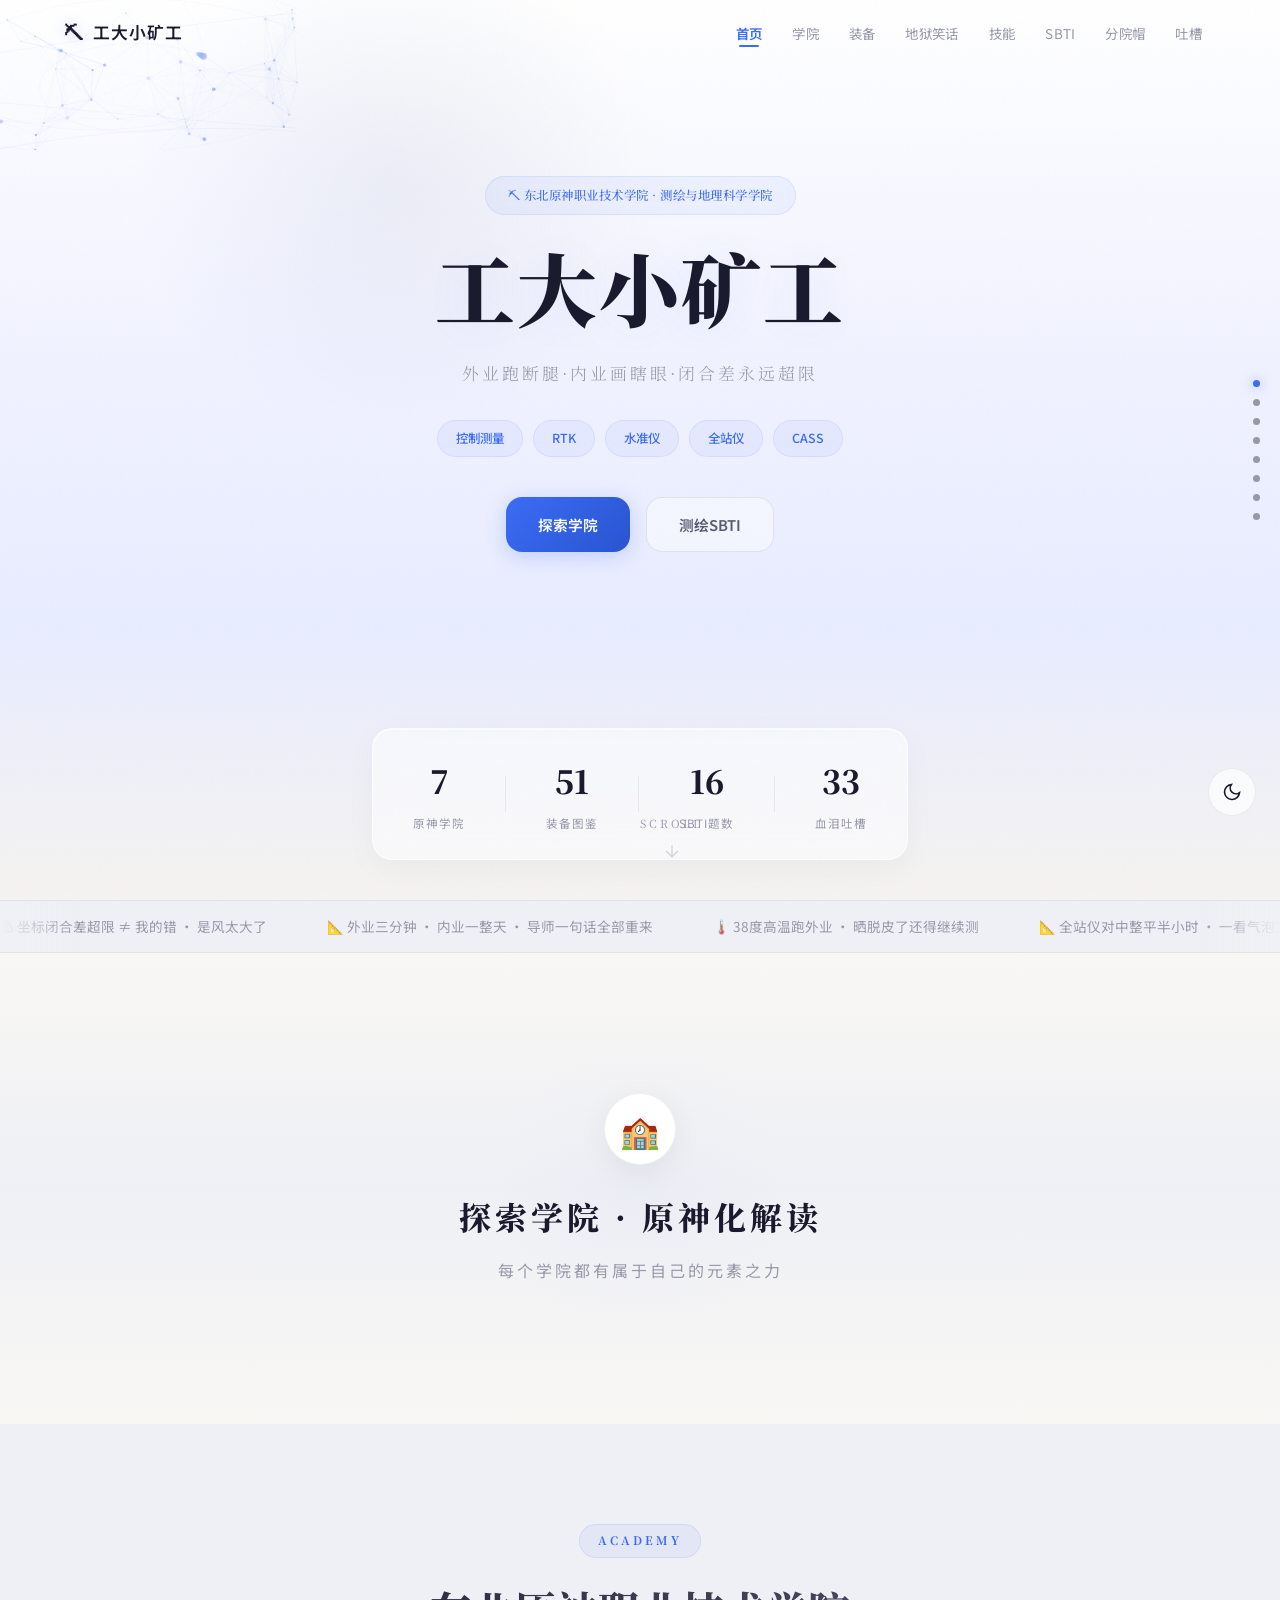
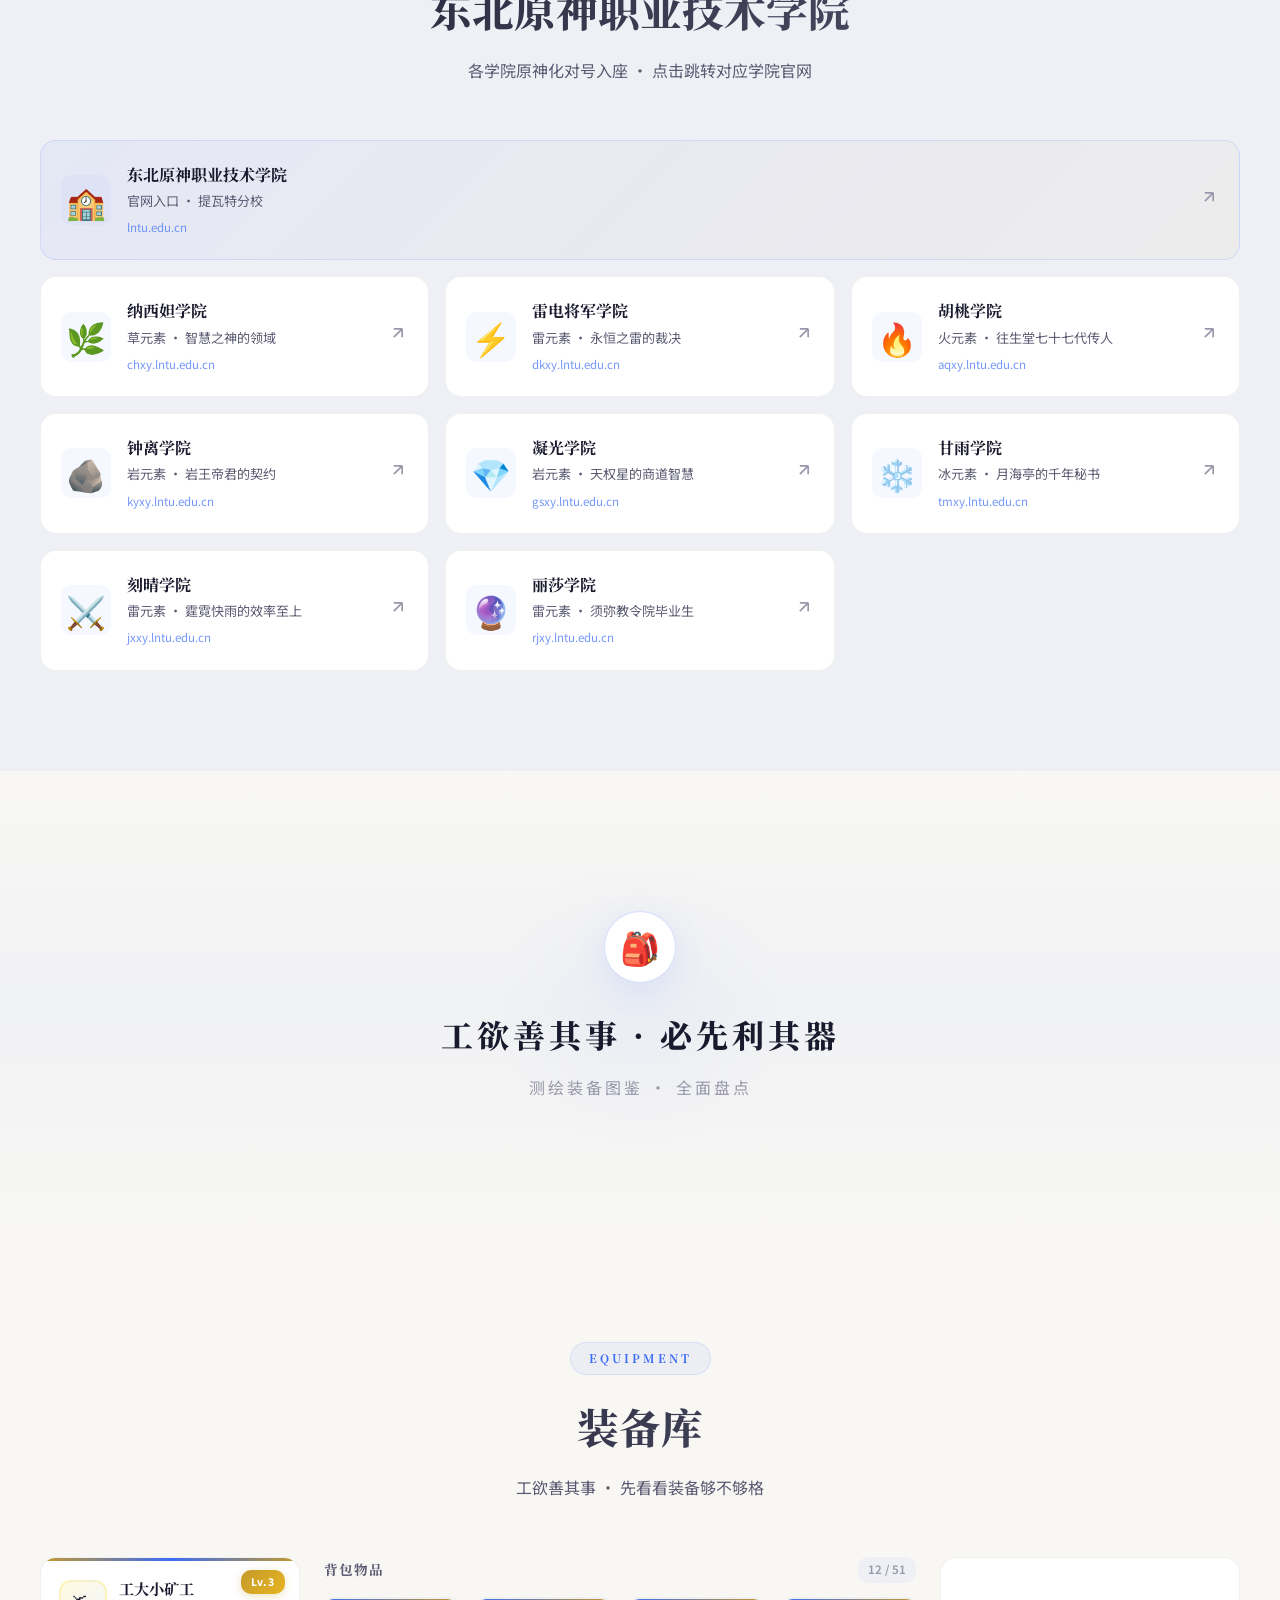
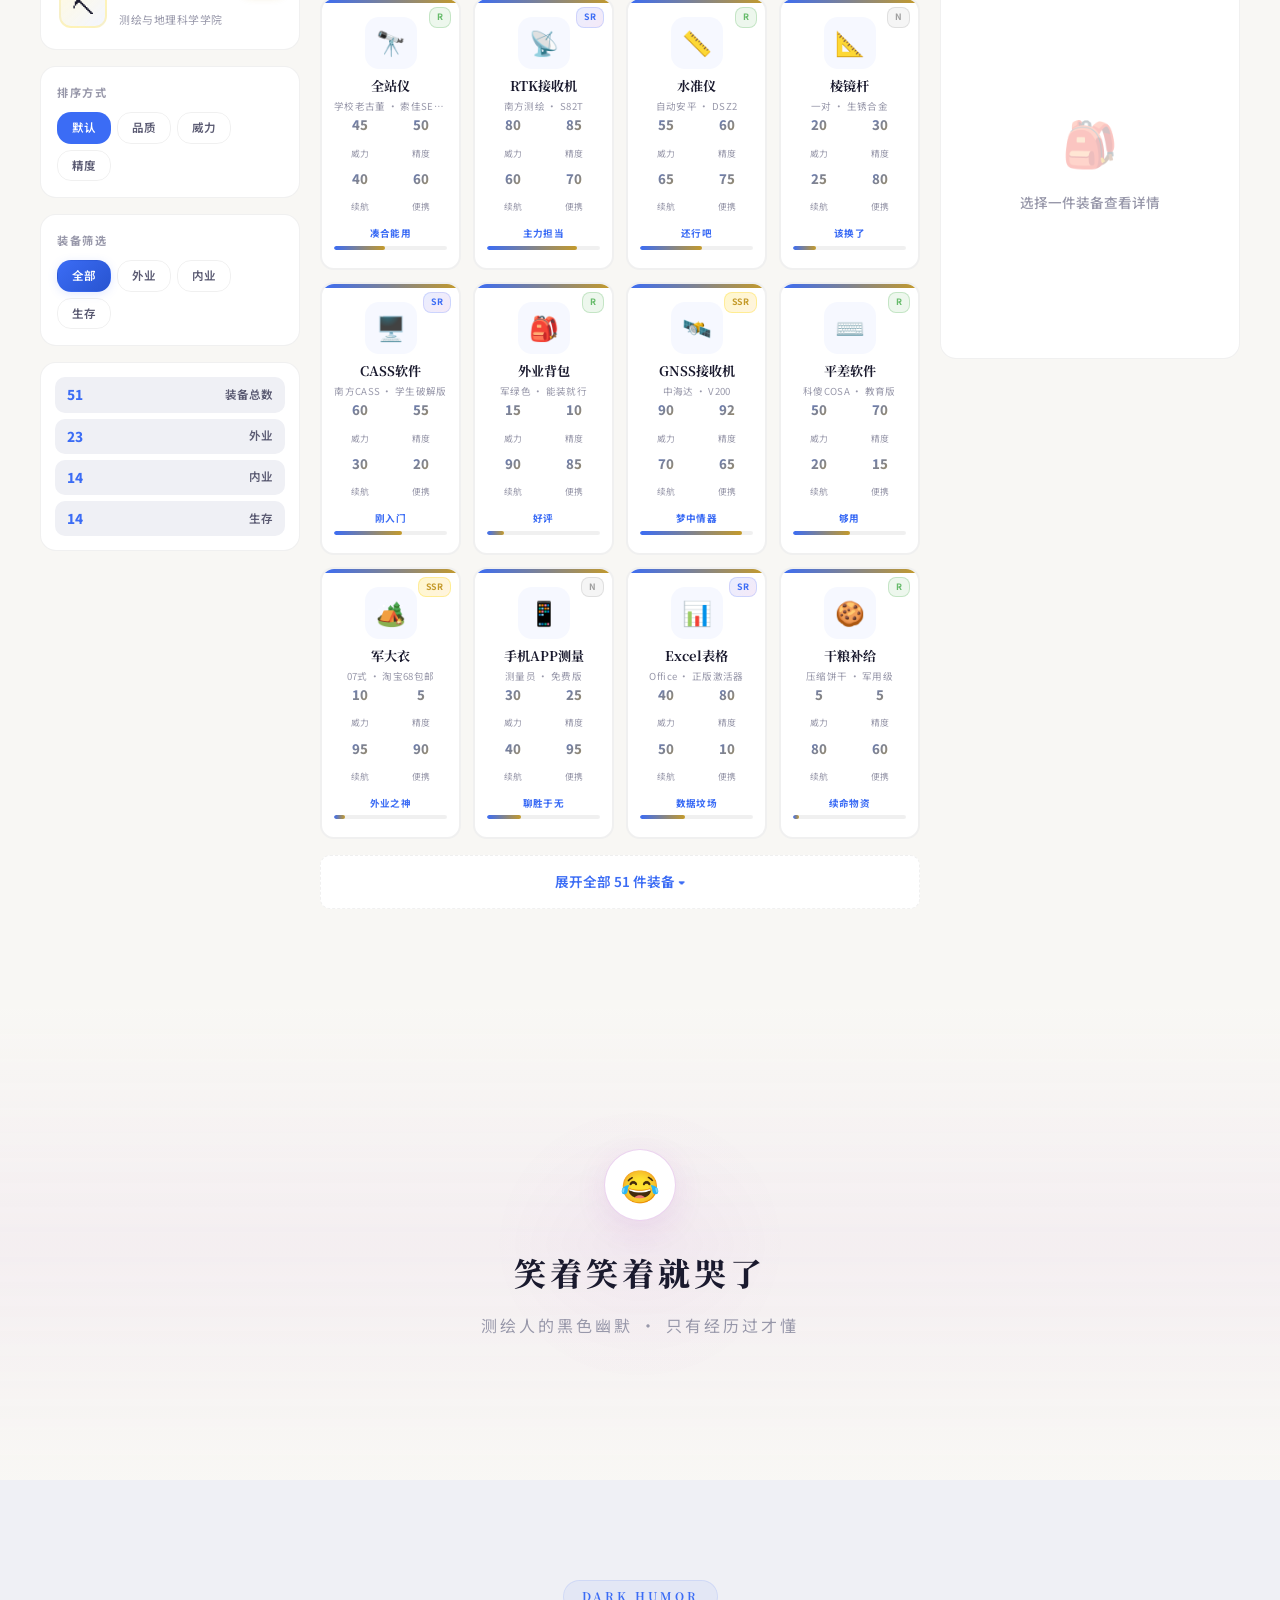
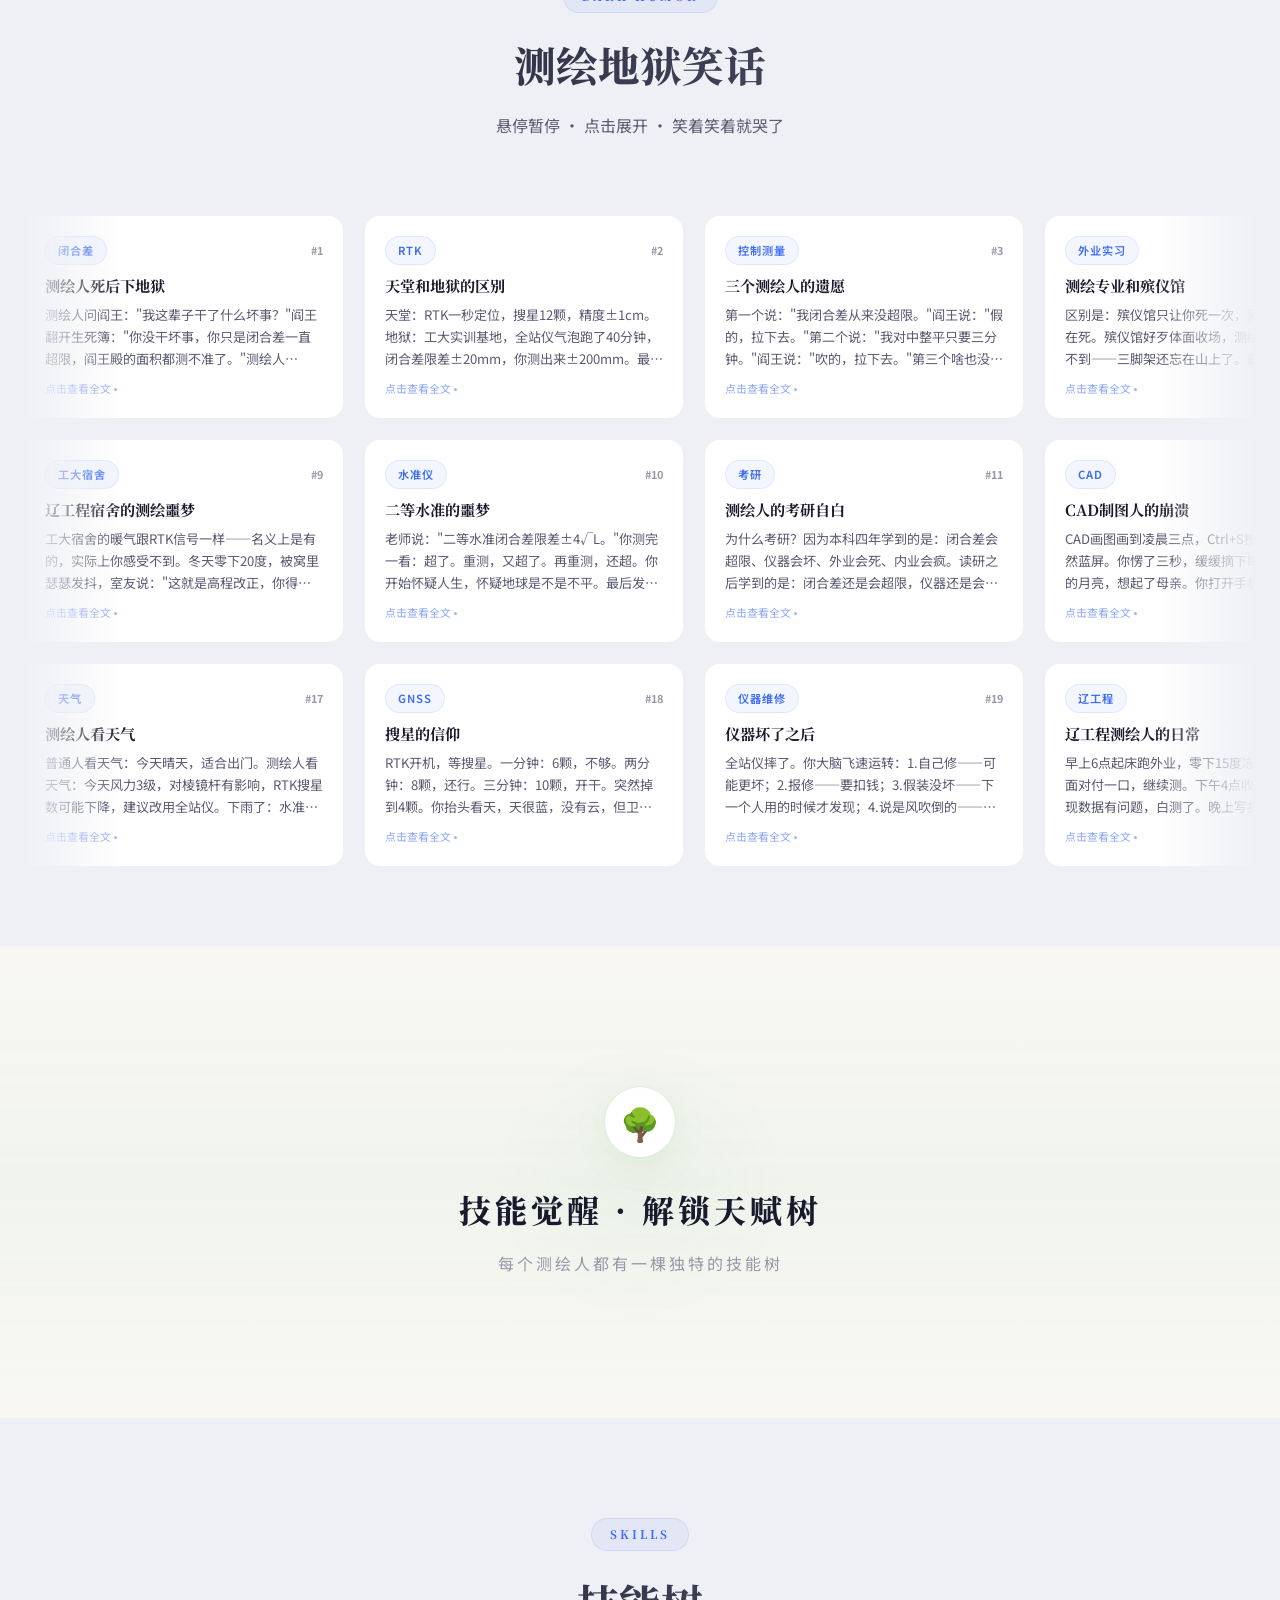
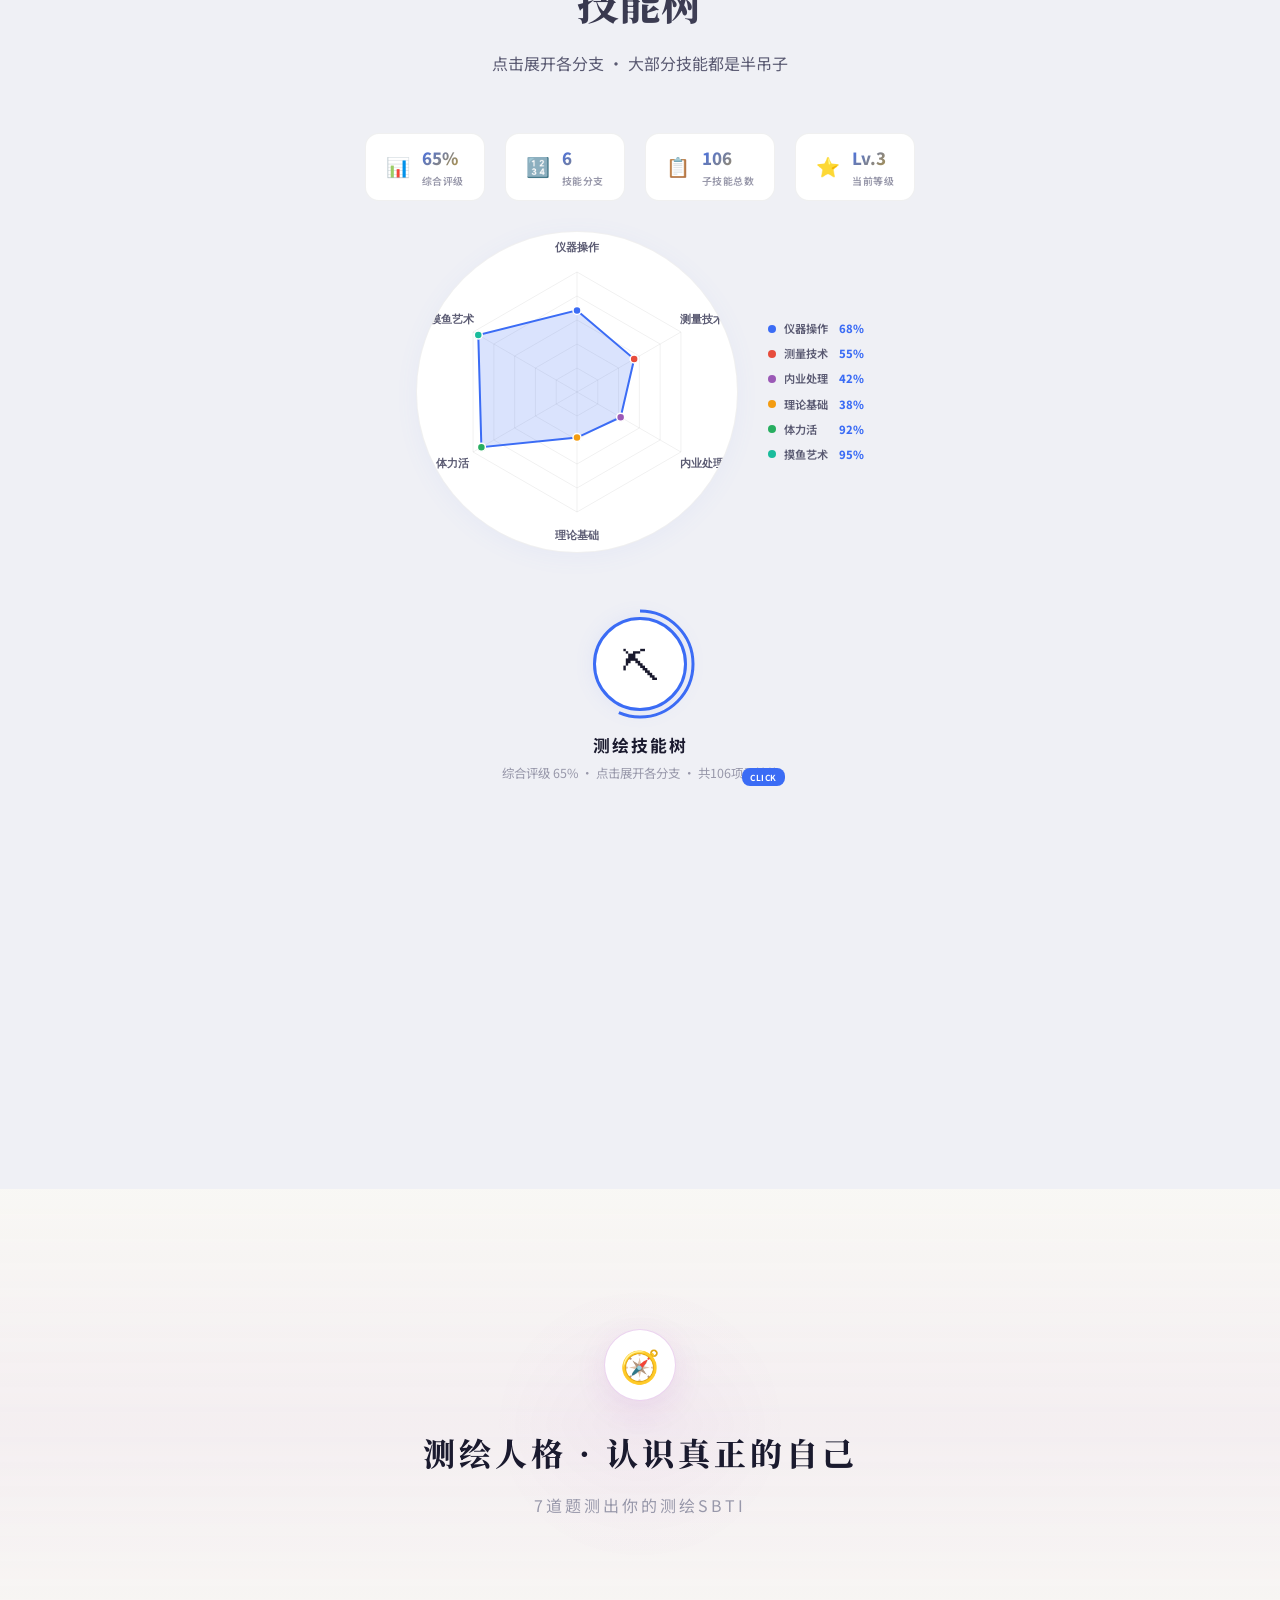
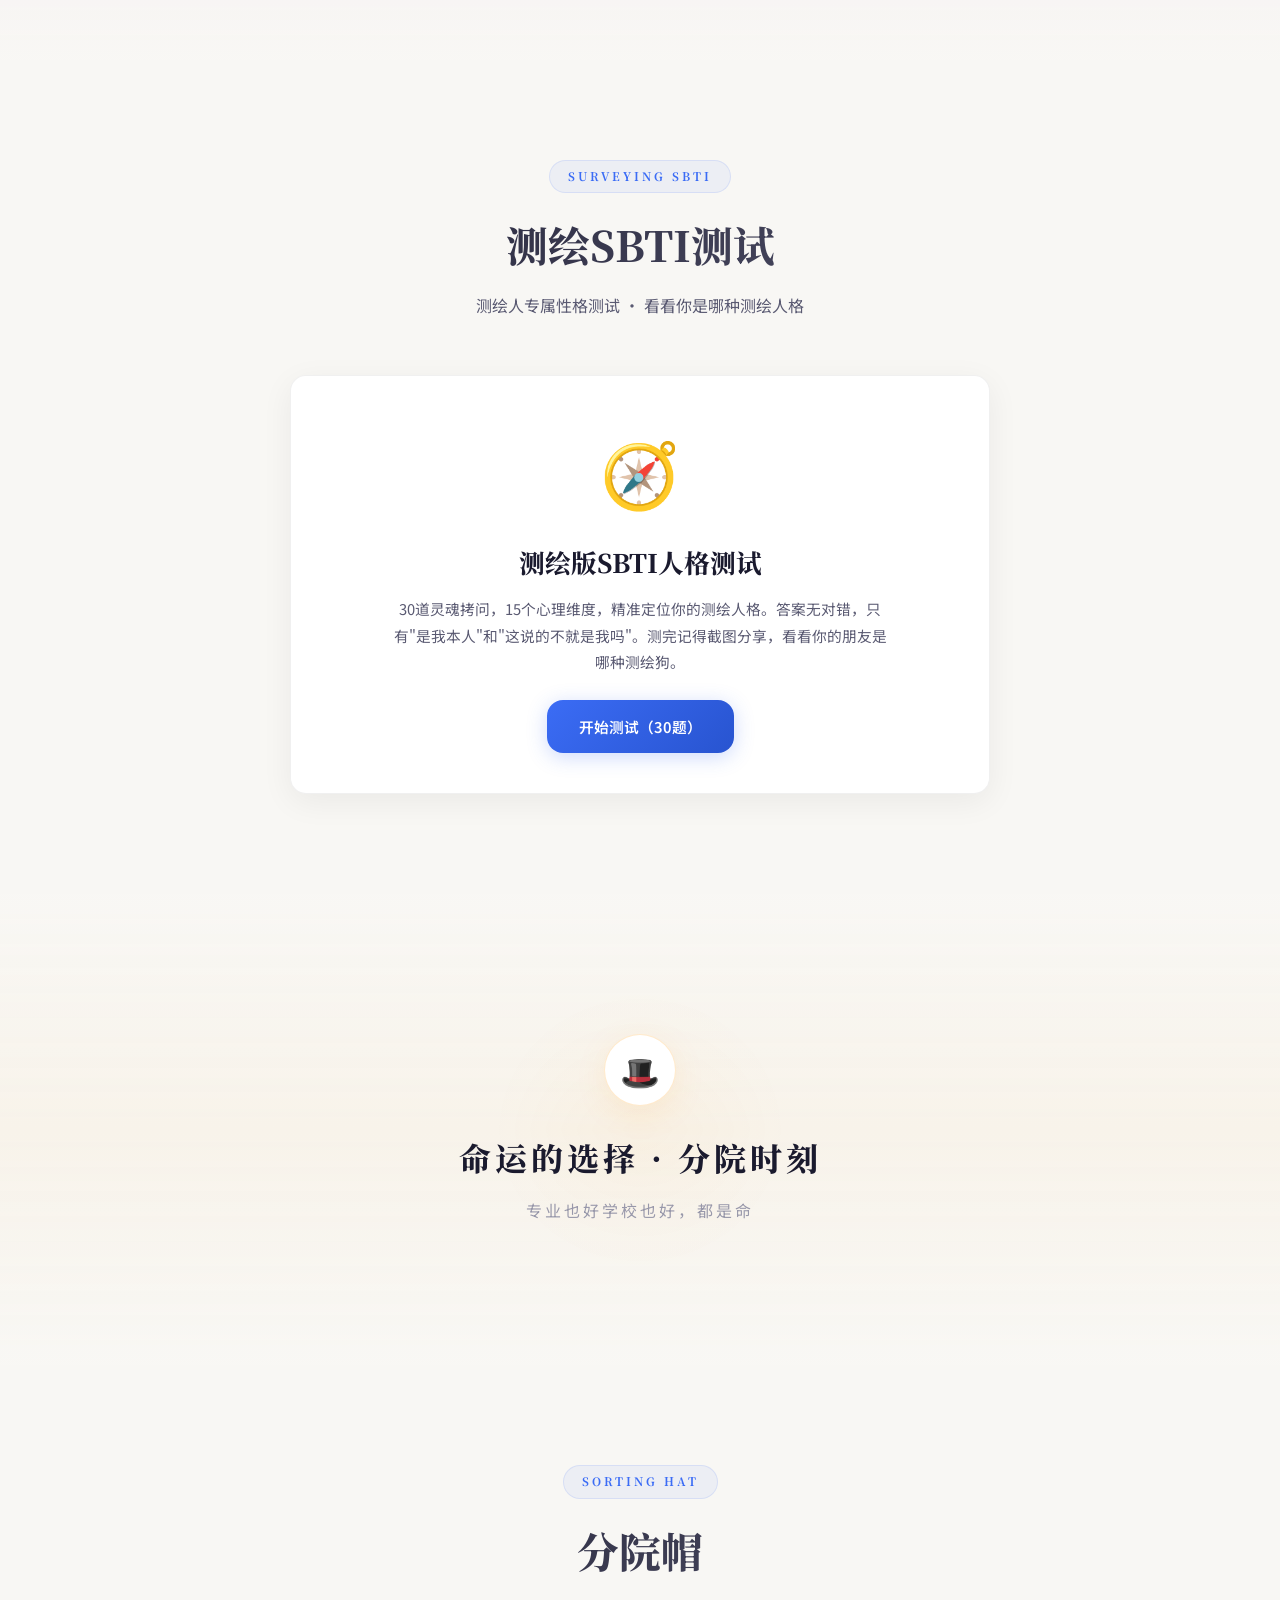
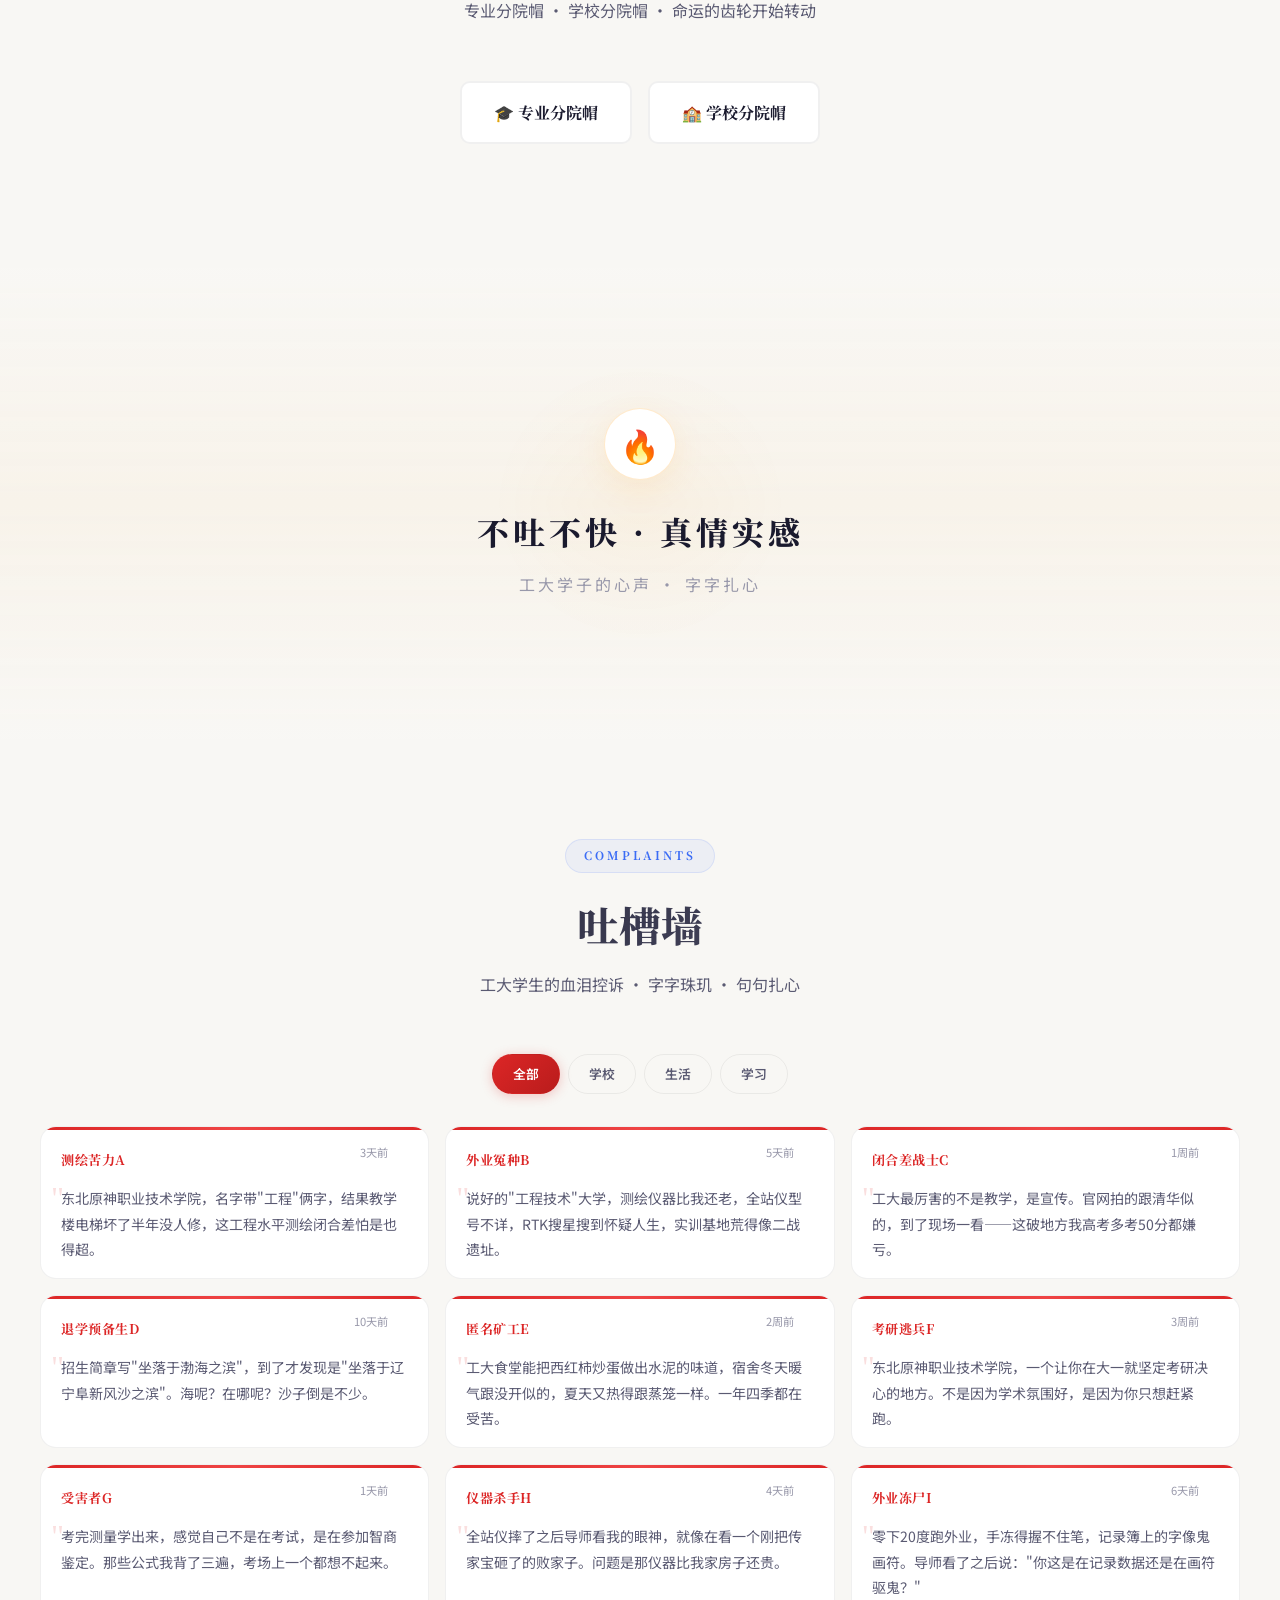
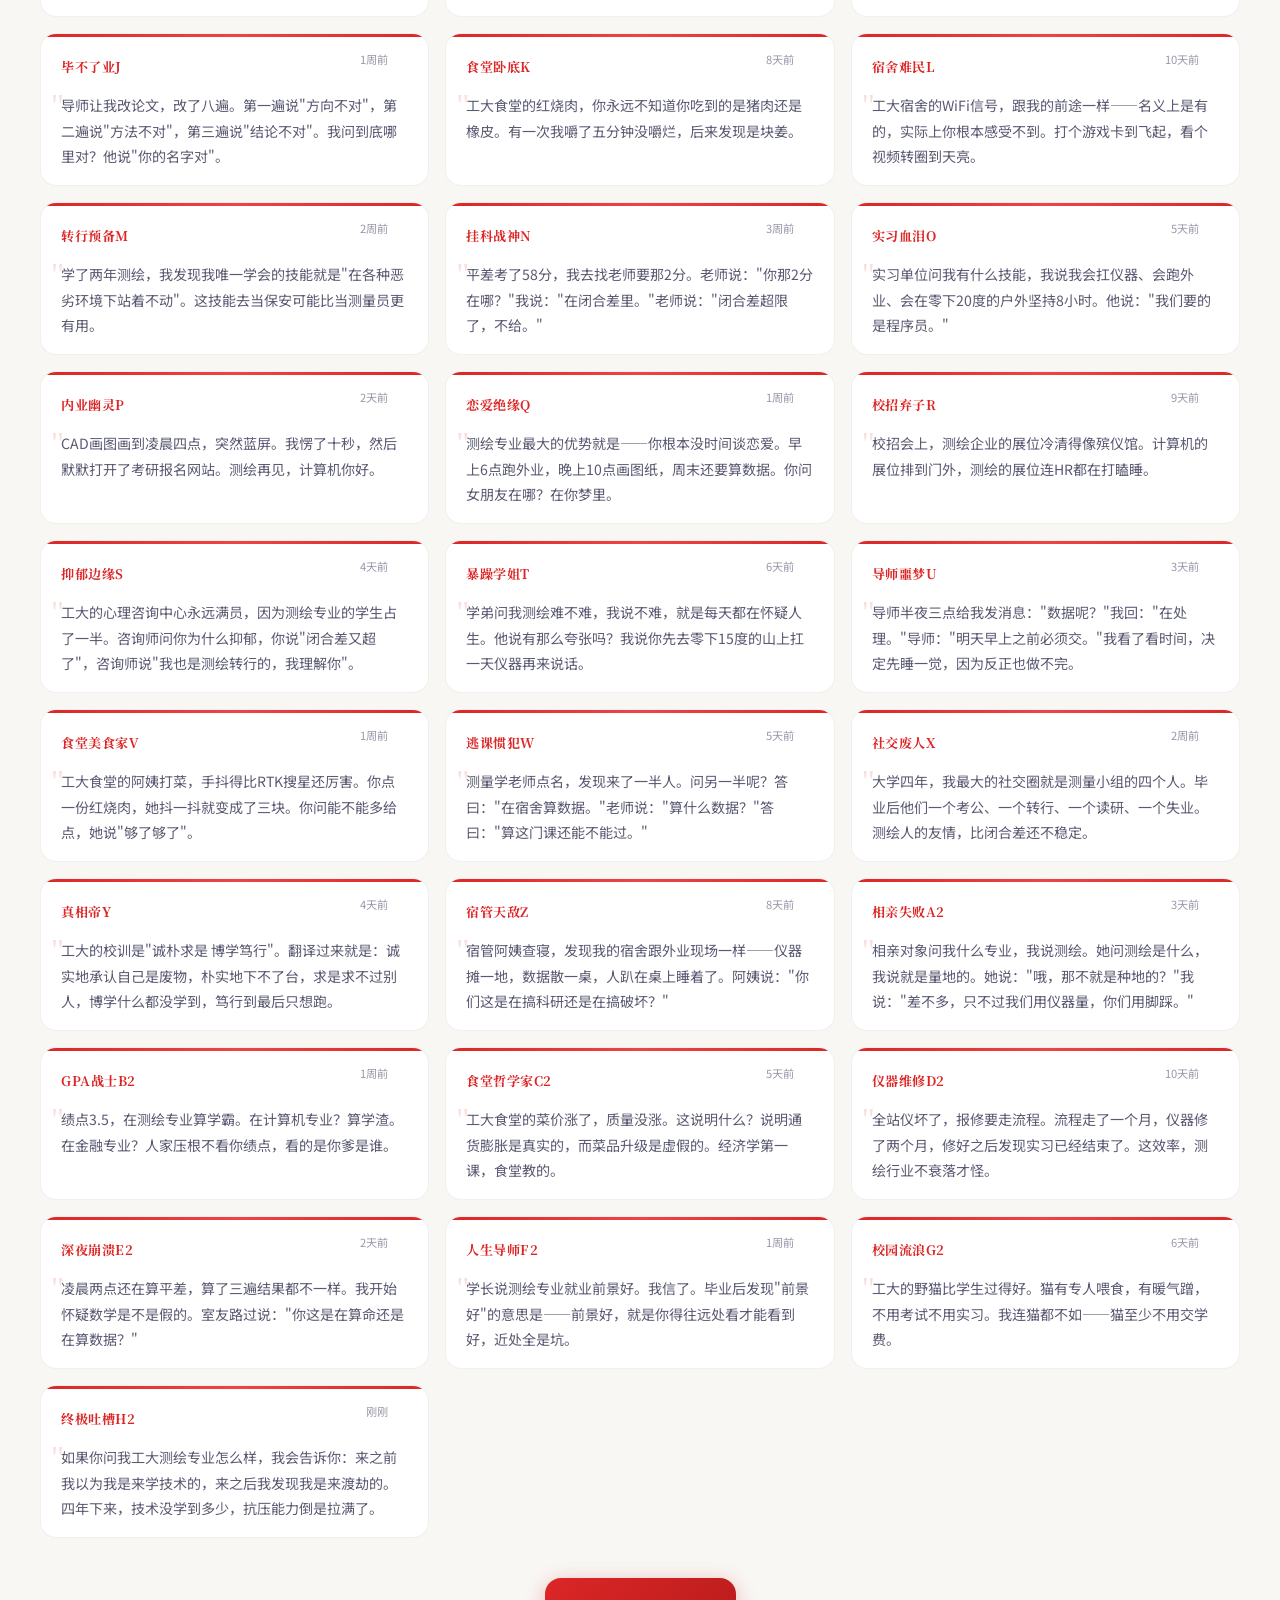
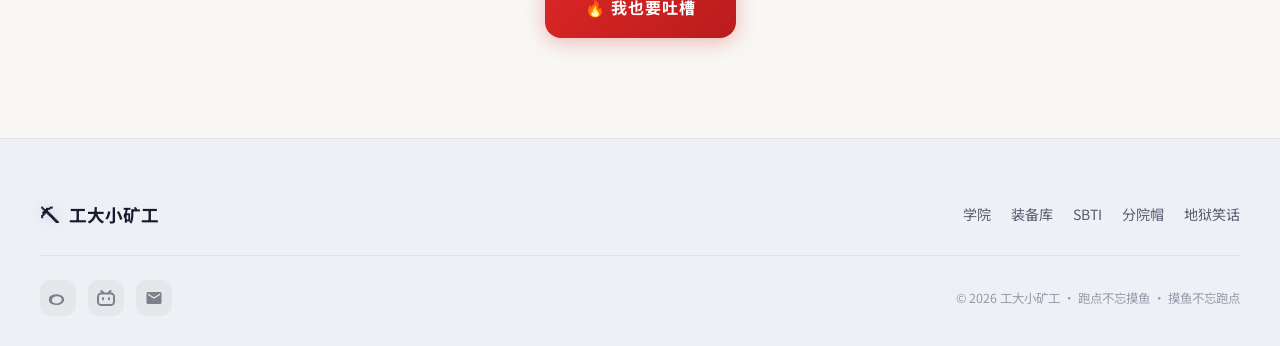
==== commit 4a62cc69: "优化字体：仿宋正文 + 魏碑标题" ====
--- a/index.html
+++ b/index.html
@@ -403,7 +403,7 @@
     <div class="transition-section-inner">
       <div class="transition-section-icon">🧭</div>
       <h3 class="transition-section-title">测绘人格 · 认识真正的自己</h3>
-      <p class="transition-section-desc">16道题测出你的测绘SBTI</p>
+      <p class="transition-section-desc">7道题测出你的测绘SBTI</p>
     </div>
   </section>
 
@@ -416,15 +416,15 @@
     </div>
     <div class="sbti-container" id="sbti-container">
       <div class="sbti-intro" id="sbti-intro">
-        <div class="sbti-intro-icon">🧭</div>
-        <h3>测绘版SBTI人格测试</h3>
-        <p>测绘人的性格不只分为E和I，还分为"闭合差合格"和"闭合差不合格"。16道题，测出你的真实测绘人格。</p>
-        <button class="btn btn-primary" id="btn-sbti-start">开始测试</button>
-      </div>
+              <div class="sbti-intro-icon">🧭</div>
+              <h3>测绘版SBTI人格测试</h3>
+              <p>30道灵魂拷问，15个心理维度，精准定位你的测绘人格。答案无对错，只有"是我本人"和"这说的不就是我吗"。测完记得截图分享，看看你的朋友是哪种测绘狗。</p>
+              <button class="btn btn-primary" id="btn-sbti-start">开始测试（30题）</button>
+            </div>
       <div class="sbti-quiz" id="sbti-quiz" style="display:none">
         <div class="sbti-progress">
           <div class="sbti-progress-bar" id="sbti-progress-bar"></div>
-          <span class="sbti-progress-text" id="sbti-progress-text">1/16</span>
+          <span class="sbti-progress-text" id="sbti-progress-text">1/7</span>
         </div>
         <div class="sbti-question" id="sbti-question"></div>
         <div class="sbti-options" id="sbti-options"></div>
@@ -455,7 +455,24 @@
         <button class="btn btn-hat" id="btn-hat-school" data-hat="school">🏫 学校分院帽</button>
       </div>
       <div class="hat-stage" id="hat-stage" style="display:none">
-        <div class="hat-slot-machine" id="hat-slot-machine"></div>
+        <div class="hat-machine-frame">
+          <div class="hat-lights">
+            <span class="hat-light"></span><span class="hat-light"></span><span class="hat-light"></span><span class="hat-light"></span><span class="hat-light"></span><span class="hat-light"></span><span class="hat-light"></span><span class="hat-light"></span><span class="hat-light"></span><span class="hat-light"></span>
+          </div>
+          <div class="hat-machine-display">
+            <div class="hat-slot-machine" id="hat-slot-machine">
+              <div class="hat-mask-left"></div>
+              <div class="hat-mask-right"></div>
+              <div class="hat-glare"></div>
+            </div>
+            <div class="hat-window-frame">
+              <span class="hat-corner tl"></span><span class="hat-corner tr"></span><span class="hat-corner bl"></span><span class="hat-corner br"></span>
+            </div>
+          </div>
+          <div class="hat-lights bottom">
+            <span class="hat-light"></span><span class="hat-light"></span><span class="hat-light"></span><span class="hat-light"></span><span class="hat-light"></span><span class="hat-light"></span><span class="hat-light"></span><span class="hat-light"></span><span class="hat-light"></span><span class="hat-light"></span>
+          </div>
+        </div>
         <div class="hat-result" id="hat-result"></div>
       </div>
     </div>
--- a/style.css
+++ b/style.css
@@ -1,3 +1,4 @@
+@import url('https://fonts.googleapis.com/css2?family=Noto+Sans+SC:wght@300;400;500;600;700;900&family=Noto+Serif+SC:wght@400;700;900&family=ZCOOL+QingKe+HuangYou&display=swap');
 *,*::before,*::after{margin:0;padding:0;box-sizing:border-box}
 :root{
   --bg:#f8f7f4;
@@ -23,18 +24,10 @@
   --shadow:0 8px 32px rgba(0,0,0,.06);
   --shadow-lg:0 16px 48px rgba(0,0,0,.08);
   --transition:.3s cubic-bezier(.4,0,.2,1);
-  --font:'仿宋_GB2312','FangSong_GB2312','仿宋','FangSong','STFangsong','SimSun','宋体',serif;
-  --font-fangzheng:'方正仿宋_GBK','方正仿宋','FZFangSong-Z02',serif;
-  --font-classic:'经典仿宋','经典仿宋_GBK','FangSong_GB2312','仿宋_GB2312',serif;
-  --font-song-bold:'汉仪粗宋','汉仪粗宋简','HYCuSong','方正粗宋','FZCuSong',serif;
-  --font-song-elegant:'方正清刻本悦宋','方正清刻本悦宋简体','FZQingKeBenYueSong',serif;
-  --font-shoujin:'汉仪瘦金书','汉仪瘦金书简','HYShouJinShu',serif;
-  --font-lishu:'方正隶书','方正隶书_GBK','FZLiShu',serif;
-  --font-hwli:'华文隶书','STLiti',serif;
-  --font-hwwei:'华文魏碑','STXinwei',serif;
-  --font-wei:'汉仪魏碑','汉仪魏碑简','HYWeiBei',serif;
-  --font-beiwei:'方正北魏楷书','方正北魏楷书简','FZBeiWeiKaiShu',serif;
-  --font-display:'仿宋_GB2312','FangSong_GB2312','Microsoft YaHei',sans-serif;
+  --font:'仿宋_GB2312','FangSong_GB2312','仿宋','FangSong','STFangsong','Noto Sans SC','Microsoft YaHei',sans-serif;
+  --font-display:'华文魏碑','STXinwei','汉仪魏碑','HYWeiBei','方正魏碑','FZWeiBei','Noto Serif SC',serif;
+  --font-fun:'华文魏碑','STXinwei','汉仪魏碑','HYWeiBei','Noto Serif SC',serif;
+  --font-mono:'Courier New','仿宋','FangSong',monospace;
   --hero-gradient:linear-gradient(180deg,#ffffff 0%,#f0f2ff 40%,#e8ecff 70%,#f5f3f0 100%);
 }
 html{scroll-behavior:smooth;scroll-padding-top:80px;font-size:16px}
@@ -93,25 +86,25 @@
 #page-loader.hidden{opacity:0;visibility:hidden;pointer-events:none}
 .loader-inner{text-align:center}
 .loader-ring{width:48px;height:48px;border:2px solid rgba(59,108,245,.12);border-top-color:var(--accent);border-radius:50%;animation:loaderSpin .8s linear infinite;margin:0 auto 16px}
-.loader-text{color:var(--txt3);font-size:.82rem;letter-spacing:3px;font-family:var(--font-classic)}
+.loader-text{color:var(--txt3);font-size:.82rem;letter-spacing:3px;font-family:var(--font)}
 .grain-overlay{position:fixed;inset:0;pointer-events:none;z-index:9998;opacity:.015;background-image:url("data:image/svg+xml,%3Csvg viewBox='0 0 256 256' xmlns='http://www.w3.org/2000/svg'%3E%3Cfilter id='n'%3E%3CfeTurbulence type='fractalNoise' baseFrequency='.85' numOctaves='4' stitchTiles='stitch'/%3E%3C/filter%3E%3Crect width='100%25' height='100%25' filter='url(%23n)'/%3E%3C/svg%3E");background-size:256px;animation:grain 8s steps(10) infinite}
 .scroll-progress{position:fixed;top:0;left:0;height:2px;background:linear-gradient(90deg,var(--accent),var(--accent3),var(--gold));z-index:9999;transition:width .1s;width:0%}
 
 .side-dots{position:fixed;right:24px;top:50%;transform:translateY(-50%);z-index:100;display:flex;flex-direction:column;gap:16px}
 .dot{width:10px;height:10px;border-radius:50%;background:var(--txt3);cursor:pointer;position:relative;transition:var(--transition);opacity:.35}
 .dot.active{background:var(--accent);opacity:1;box-shadow:0 0 8px rgba(59,108,245,.4)}
-.dot span{position:absolute;right:24px;top:50%;transform:translateY(-50%);background:var(--glass);backdrop-filter:blur(12px);-webkit-backdrop-filter:blur(12px);padding:4px 12px;border-radius:8px;font-size:.72rem;white-space:nowrap;opacity:0;pointer-events:none;transition:var(--transition);border:1px solid var(--border);font-family:var(--font-classic)}
+.dot span{position:absolute;right:24px;top:50%;transform:translateY(-50%);background:var(--glass);backdrop-filter:blur(12px);-webkit-backdrop-filter:blur(12px);padding:4px 12px;border-radius:8px;font-size:.72rem;white-space:nowrap;opacity:0;pointer-events:none;transition:var(--transition);border:1px solid var(--border);font-family:var(--font)}
 .dot:hover span{opacity:1}
 
 #navbar{position:fixed;top:0;left:0;width:100%;z-index:1000;padding:16px 0;transition:var(--transition)}
 #navbar.scrolled{background:rgba(255,255,255,.65);backdrop-filter:blur(20px) saturate(1.4);-webkit-backdrop-filter:blur(20px) saturate(1.4);border-bottom:1px solid rgba(0,0,0,.04);padding:10px 0;box-shadow:0 1px 20px rgba(0,0,0,.04)}
 body.dark #navbar.scrolled{background:rgba(10,10,18,.65);border-bottom:1px solid rgba(255,255,255,.04);box-shadow:0 1px 20px rgba(0,0,0,.3)}
 .nav-inner{max-width:1200px;margin:0 auto;padding:0 24px;display:flex;align-items:center;justify-content:space-between}
-.nav-logo{display:flex;align-items:center;gap:10px;font-weight:700;font-size:1.05rem;font-family:var(--font-classic)}
+.nav-logo{display:flex;align-items:center;gap:10px;font-weight:700;font-size:1.05rem;font-family:var(--font)}
 .logo-icon{font-size:1.2rem;filter:drop-shadow(0 0 6px rgba(59,108,245,.25))}
 .logo-text{color:var(--txt);letter-spacing:1px;font-weight:600}
 .nav-links{display:flex;gap:2px}
-.nav-link{padding:8px 14px;border-radius:var(--radius-sm);font-size:.84rem;color:var(--txt3);transition:var(--transition);position:relative;font-family:var(--font-classic);font-weight:400;letter-spacing:.3px}
+.nav-link{padding:8px 14px;border-radius:var(--radius-sm);font-size:.84rem;color:var(--txt3);transition:var(--transition);position:relative;font-family:var(--font);font-weight:400;letter-spacing:.3px}
 .nav-link::after{content:'';position:absolute;bottom:4px;left:50%;width:0;height:2px;background:var(--accent);border-radius:1px;transition:all .35s cubic-bezier(.4,0,.2,1);transform:translateX(-50%)}
 .nav-link:hover{color:var(--txt);transform:scale(1.04);background:rgba(255,255,255,.5)}
 .nav-link.active{color:var(--accent);font-weight:600}
@@ -122,7 +115,7 @@
 .nav-toggle.open span:nth-child(2){opacity:0}
 .nav-toggle.open span:nth-child(3){transform:rotate(-45deg) translate(5px,-5px)}
 
-.btn{display:inline-flex;align-items:center;gap:8px;padding:14px 32px;border-radius:var(--radius);font-size:.92rem;font-weight:600;transition:all .35s cubic-bezier(.4,0,.2,1);position:relative;overflow:hidden;font-family:var(--font-classic)}
+.btn{display:inline-flex;align-items:center;gap:8px;padding:14px 32px;border-radius:var(--radius);font-size:.92rem;font-weight:600;transition:all .35s cubic-bezier(.4,0,.2,1);position:relative;overflow:hidden;font-family:var(--font)}
 .btn::before{content:'';position:absolute;inset:0;background:linear-gradient(135deg,rgba(255,255,255,.15),transparent);opacity:0;transition:var(--transition)}
 .btn:hover::before{opacity:1}
 .btn-primary{background:linear-gradient(135deg,var(--accent),var(--accent2));color:#fff;box-shadow:0 4px 20px rgba(59,108,245,.25)}
@@ -137,8 +130,8 @@
 section{position:relative;padding:100px 24px;isolation:isolate}
 .section-header{text-align:center;margin-bottom:56px;opacity:0;transform:translateY(30px);transition:opacity .8s,transform .8s}
 .section-header.visible{opacity:1;transform:translateY(0)}
-.section-tag{display:inline-block;padding:6px 18px;border-radius:20px;font-size:.72rem;font-weight:700;letter-spacing:3px;text-transform:uppercase;background:rgba(59,108,245,.06);color:var(--accent);border:1px solid rgba(59,108,245,.12);margin-bottom:16px;font-family:var(--font-song-elegant)}
-.section-header h2{font-size:2.6rem;font-weight:800;margin-bottom:12px;background:linear-gradient(135deg,var(--txt),var(--txt2));-webkit-background-clip:text;-webkit-text-fill-color:transparent;background-clip:text;font-family:var(--font-lishu)}
+.section-tag{display:inline-block;padding:6px 18px;border-radius:20px;font-size:.72rem;font-weight:700;letter-spacing:3px;text-transform:uppercase;background:rgba(59,108,245,.06);color:var(--accent);border:1px solid rgba(59,108,245,.12);margin-bottom:16px;font-family:var(--font-display)}
+.section-header h2{font-size:2.6rem;font-weight:800;margin-bottom:12px;background:linear-gradient(135deg,var(--txt),var(--txt2));-webkit-background-clip:text;-webkit-text-fill-color:transparent;background-clip:text;font-family:var(--font-display)}
 .section-header p{color:var(--txt2);font-size:1rem}
 
 #hero{min-height:100vh;display:flex;flex-direction:column;align-items:center;justify-content:center;position:relative;overflow:hidden;padding:0;background:var(--hero-gradient)}
@@ -151,22 +144,22 @@
 @keyframes heroGlow{0%,100%{transform:translate(-50%,-50%) scale(1);opacity:.6}50%{transform:translate(-50%,-50%) scale(1.2);opacity:1}}
 
 .hero-content{position:relative;z-index:10;text-align:center;max-width:800px;padding:0 24px;flex:1;display:flex;flex-direction:column;align-items:center;justify-content:center}
-.hero-badge{display:inline-flex;align-items:center;gap:8px;padding:8px 22px;border-radius:30px;font-size:.78rem;font-family:var(--font-song-elegant);background:rgba(59,108,245,.06);border:1px solid rgba(59,108,245,.1);color:var(--accent);margin-bottom:28px;backdrop-filter:blur(8px);-webkit-backdrop-filter:blur(8px);animation:fadeUp 1s .3s ease-out both;font-weight:500;letter-spacing:.5px}
-.hero-title{font-family:var(--font-song-bold);font-size:5rem;font-weight:900;line-height:1.1;margin-bottom:24px;min-height:1.15em;color:var(--txt);letter-spacing:2px;text-shadow:0 2px 40px rgba(59,108,245,.08);animation:heroBreath 4s ease-in-out infinite}
+.hero-badge{display:inline-flex;align-items:center;gap:8px;padding:8px 22px;border-radius:30px;font-size:.78rem;font-family:var(--font-display);background:rgba(59,108,245,.06);border:1px solid rgba(59,108,245,.1);color:var(--accent);margin-bottom:28px;backdrop-filter:blur(8px);-webkit-backdrop-filter:blur(8px);animation:fadeUp 1s .3s ease-out both;font-weight:500;letter-spacing:.5px}
+.hero-title{font-family:var(--font-display);font-size:5rem;font-weight:900;line-height:1.1;margin-bottom:24px;min-height:1.15em;color:var(--txt);letter-spacing:2px;text-shadow:0 2px 40px rgba(59,108,245,.08);animation:heroBreath 4s ease-in-out infinite}
 @keyframes heroBreath{0%,100%{filter:blur(0px) brightness(1)}50%{filter:blur(.3px) brightness(1.02)}}
 .hero-title .char{display:inline-block;opacity:0;transform:translateY(20px);animation:charIn .6s ease-out forwards}
 @keyframes charIn{to{opacity:1;transform:translateY(0)}}
-.hero-subtitle{font-size:1.05rem;color:var(--txt3);margin-bottom:32px;letter-spacing:3px;font-family:var(--font-song-elegant);font-weight:300}
+.hero-subtitle{font-size:1.05rem;color:var(--txt3);margin-bottom:32px;letter-spacing:3px;font-family:var(--font-display);font-weight:300}
 .hero-subtitle .sub-char{display:inline-block;opacity:0;transform:translateY(12px);animation:charIn .4s ease-out forwards}
 .hero-tags{display:flex;flex-wrap:wrap;gap:10px;justify-content:center;margin-bottom:40px;animation:fadeUp 1s .9s ease-out both}
-.hero-tag{padding:7px 18px;border-radius:24px;font-size:.78rem;background:rgba(59,108,245,.05);border:1px solid rgba(59,108,245,.1);color:var(--accent);transition:all .35s cubic-bezier(.4,0,.2,1);backdrop-filter:blur(6px);-webkit-backdrop-filter:blur(6px);font-family:var(--font-beiwei);font-weight:500;cursor:default;position:relative;overflow:hidden}
+.hero-tag{padding:7px 18px;border-radius:24px;font-size:.78rem;background:rgba(59,108,245,.05);border:1px solid rgba(59,108,245,.1);color:var(--accent);transition:all .35s cubic-bezier(.4,0,.2,1);backdrop-filter:blur(6px);-webkit-backdrop-filter:blur(6px);font-family:var(--font);font-weight:500;cursor:default;position:relative;overflow:hidden}
 .hero-tag:hover{transform:scale(1.08);border-color:var(--accent);background:rgba(59,108,245,.1);box-shadow:0 4px 16px rgba(59,108,245,.12)}
 .hero-tag .tag-spark{position:absolute;border-radius:50%;background:var(--accent);pointer-events:none;animation:sparkOut .5s ease-out forwards}
 @keyframes sparkOut{0%{opacity:.8;transform:scale(0)}100%{opacity:0;transform:scale(1)}}
 
 .hero-btns{display:flex;gap:16px;justify-content:center;animation:fadeUp 1s 1.1s ease-out both}
 .scroll-indicator{position:absolute;bottom:32px;left:50%;transform:translateX(-50%);text-align:center;animation:fadeUp 1s 1.3s ease-out both;z-index:10}
-.scroll-indicator span{display:block;font-size:.7rem;color:var(--txt3);margin-bottom:8px;letter-spacing:3px;font-family:var(--font-song-elegant);text-transform:uppercase}
+.scroll-indicator span{display:block;font-size:.7rem;color:var(--txt3);margin-bottom:8px;letter-spacing:3px;font-family:var(--font-display);text-transform:uppercase}
 .scroll-arrow{color:var(--txt3);opacity:.4;animation:float 2.5s ease-in-out infinite}
 .scroll-indicator .scroll-dot-track{display:flex;flex-direction:column;align-items:center;gap:6px;margin-top:8px}
 .scroll-indicator .scroll-dot{width:6px;height:6px;border-radius:50%;background:var(--txt3);opacity:.2;transition:var(--transition)}
@@ -176,9 +169,9 @@
 body.dark .hero-stats{background:rgba(20,20,36,.55);border:1px solid rgba(255,255,255,.06);box-shadow:0 8px 32px rgba(0,0,0,.3),inset 0 1px 0 rgba(255,255,255,.03)}
 .hero-stat-item{text-align:center;padding:24px 40px;transition:var(--transition);cursor:default}
 .hero-stat-item:hover{background:rgba(59,108,245,.04)}
-.hero-stat-num{display:block;font-size:2rem;font-weight:800;font-family:var(--font-fangzheng);color:var(--txt);transition:var(--transition)}
+.hero-stat-num{display:block;font-size:2rem;font-weight:800;font-family:var(--font-display);color:var(--txt);transition:var(--transition)}
 .hero-stat-item:hover .hero-stat-num{transform:scale(1.1);color:var(--accent)}
-.hero-stat-label{font-size:.72rem;color:var(--txt3);margin-top:4px;letter-spacing:1px;font-family:var(--font-classic);font-weight:400}
+.hero-stat-label{font-size:.72rem;color:var(--txt3);margin-top:4px;letter-spacing:1px;font-family:var(--font);font-weight:400}
 .hero-stat-divider{width:1px;height:36px;background:rgba(0,0,0,.06)}
 
 .wave-divider{position:relative;z-index:5;margin-top:-1px;overflow:hidden;opacity:0;transform:translateY(10px);transition:all .8s ease-out}
@@ -216,7 +209,7 @@
 .academy-main{grid-column:1/-1;background:linear-gradient(135deg,rgba(108,140,255,.08),rgba(212,168,83,.05));border-color:rgba(108,140,255,.2)}
 .academy-icon{font-size:2rem;flex-shrink:0;width:50px;height:50px;display:flex;align-items:center;justify-content:center;background:rgba(108,140,255,.06);border-radius:var(--radius-sm)}
 .academy-info{flex:1;min-width:0}
-.academy-info h4{font-size:1rem;font-weight:700;margin-bottom:2px;font-family:var(--font-wei)}
+.academy-info h4{font-size:1rem;font-weight:700;margin-bottom:2px;font-family:var(--font-display)}
 .academy-info p{font-size:.82rem;color:var(--txt2)}
 .academy-url{font-size:.72rem;color:var(--accent);opacity:.7}
 .academy-arrow{flex-shrink:0;color:var(--txt3);transition:var(--transition)}
@@ -252,7 +245,7 @@
 .transition-purple .transition-section-icon{border-color:rgba(156,39,176,.2);box-shadow:0 8px 32px rgba(156,39,176,.1)}
 .transition-green .transition-section-icon{border-color:rgba(76,175,80,.2);box-shadow:0 8px 32px rgba(76,175,80,.1)}
 .transition-warm .transition-section-icon{border-color:rgba(255,152,0,.2);box-shadow:0 8px 32px rgba(255,152,0,.1)}
-.transition-section-title{font-size:clamp(1.3rem,4vw,2rem);font-weight:800;color:var(--txt1);letter-spacing:4px;margin-bottom:12px;font-family:var(--font-hwwei)}
+.transition-section-title{font-size:clamp(1.3rem,4vw,2rem);font-weight:800;color:var(--txt1);letter-spacing:4px;margin-bottom:12px;font-family:var(--font-display)}
 .transition-section-desc{font-size:clamp(.82rem,2vw,1rem);color:var(--txt3);letter-spacing:3px;line-height:1.8}
 
 .side-dots{right:20px;gap:12px}
@@ -269,7 +262,7 @@
 .equip-player-card{display:flex;align-items:center;gap:12px;padding:18px;border-radius:var(--radius);background:var(--card);border:1px solid var(--border);position:relative;overflow:hidden}
 .equip-player-card::before{content:'';position:absolute;top:0;left:0;right:0;height:3px;background:linear-gradient(90deg,var(--gold),var(--accent),var(--gold))}
 .equip-player-avatar{width:48px;height:48px;border-radius:12px;background:linear-gradient(135deg,rgba(255,215,0,.12),rgba(108,140,255,.08));display:flex;align-items:center;justify-content:center;font-size:1.4rem;flex-shrink:0;border:2px solid rgba(255,215,0,.2)}
-.equip-player-name{font-size:.95rem;font-weight:700;color:var(--txt1);font-family:var(--font-wei);margin-bottom:2px}
+.equip-player-name{font-size:.95rem;font-weight:700;color:var(--txt1);font-family:var(--font-display);margin-bottom:2px}
 .equip-player-class{font-size:.68rem;color:var(--txt3);letter-spacing:.5px}
 .equip-player-level{position:absolute;top:12px;right:14px;padding:3px 10px;border-radius:10px;font-size:.65rem;font-weight:800;background:linear-gradient(135deg,var(--gold),#e6b422);color:#fff;letter-spacing:1px;box-shadow:0 2px 8px rgba(196,154,42,.3)}
 
@@ -290,7 +283,7 @@
 .equip-stat-pill span{color:var(--accent);font-weight:800;font-size:.85rem}
 
 .equip-grid-header{display:flex;align-items:center;justify-content:space-between;margin-bottom:14px;padding:0 4px}
-.equip-grid-title{font-size:.85rem;font-weight:700;color:var(--txt2);font-family:var(--font-wei);letter-spacing:1px}
+.equip-grid-title{font-size:.85rem;font-weight:700;color:var(--txt2);font-family:var(--font-display);letter-spacing:1px}
 .equip-grid-count{font-size:.72rem;color:var(--txt3);font-weight:600;background:var(--bg2);padding:3px 10px;border-radius:10px}
 
 .equip-grid{display:grid;grid-template-columns:repeat(auto-fill,minmax(140px,1fr));gap:12px}
@@ -307,7 +300,7 @@
 .equip-card:hover .equip-icon-wrap::after{opacity:1}
 .equip-card.selected .equip-icon-wrap{background:rgba(255,215,0,.08)}
 .equip-icon{font-size:1.5rem}
-.equip-card-meta h3{font-size:.82rem;font-weight:700;margin-bottom:1px;color:var(--txt1);font-family:var(--font-wei);white-space:nowrap;overflow:hidden;text-overflow:ellipsis}
+.equip-card-meta h3{font-size:.82rem;font-weight:700;margin-bottom:1px;color:var(--txt1);font-family:var(--font-display);white-space:nowrap;overflow:hidden;text-overflow:ellipsis}
 .equip-brand{font-size:.6rem;color:var(--txt3);letter-spacing:.3px;display:block;white-space:nowrap;overflow:hidden;text-overflow:ellipsis}
 .equip-card-stats{display:grid;grid-template-columns:1fr 1fr;gap:4px 8px;margin-bottom:8px}
 .equip-mini-stat{text-align:center}
@@ -333,7 +326,7 @@
 .equip-detail-banner{height:6px;width:100%;background:linear-gradient(90deg,var(--accent),var(--gold),var(--accent))}
 .equip-detail-icon-wrap{width:72px;height:72px;border-radius:18px;background:rgba(108,140,255,.06);display:flex;align-items:center;justify-content:center;margin:20px auto 0;position:relative;border:2px solid var(--border)}
 .equip-detail-icon{font-size:2rem}
-.equip-detail-name{text-align:center;font-size:1.15rem;font-weight:800;color:var(--txt1);font-family:var(--font-wei);margin-top:14px;padding:0 16px}
+.equip-detail-name{text-align:center;font-size:1.15rem;font-weight:800;color:var(--txt1);font-family:var(--font-display);margin-top:14px;padding:0 16px}
 .equip-detail-brand{text-align:center;display:block;font-size:.72rem;color:var(--txt3);margin-top:4px;letter-spacing:.5px;padding:0 16px}
 .equip-detail-tier-wrap{display:flex;align-items:center;justify-content:center;gap:10px;margin-top:12px;padding:0 16px}
 .equip-detail-tier{font-size:.7rem;padding:3px 12px;border-radius:12px;font-weight:700;letter-spacing:1px}
@@ -405,7 +398,7 @@
 .hell-card-head{display:flex;align-items:center;justify-content:space-between;margin-bottom:10px}
 .hell-card-tag{padding:4px 12px;border-radius:20px;font-size:.7rem;background:rgba(108,140,255,.08);color:var(--accent);border:1px solid rgba(108,140,255,.15);font-weight:600;letter-spacing:1px}
 .hell-card-num{font-size:.68rem;color:var(--txt3);font-weight:700}
-.hell-card h4{font-size:.95rem;font-weight:700;margin-bottom:8px;line-height:1.4;color:var(--txt1);font-family:var(--font-hwli)}
+.hell-card h4{font-size:.95rem;font-weight:700;margin-bottom:8px;line-height:1.4;color:var(--txt1);font-family:var(--font-display)}
 .hell-card p{font-size:.82rem;color:var(--txt2);line-height:1.65;display:-webkit-box;-webkit-line-clamp:3;-webkit-box-orient:vertical;overflow:hidden}
 .hell-card-hint{margin-top:10px;font-size:.68rem;color:var(--accent);opacity:.6;transition:opacity .3s}
 .hell-card:hover .hell-card-hint{opacity:1}
@@ -415,7 +408,7 @@
 .hell-expanded-inner{padding:28px 32px;margin-top:20px;border-radius:var(--radius);background:var(--card);border:1px solid rgba(108,140,255,.2);position:relative}
 .hell-expanded-inner::before{content:'';position:absolute;top:0;left:0;right:0;height:3px;background:linear-gradient(90deg,var(--accent),var(--gold),var(--accent))}
 .hell-expanded-tag{display:inline-block;padding:4px 14px;border-radius:20px;font-size:.72rem;background:rgba(108,140,255,.1);color:var(--accent);border:1px solid rgba(108,140,255,.2);margin-bottom:12px;font-weight:600;letter-spacing:1px}
-.hell-expanded-title{font-size:1.25rem;font-weight:800;margin-bottom:12px;color:var(--txt1);font-family:var(--font-hwli)}
+.hell-expanded-title{font-size:1.25rem;font-weight:800;margin-bottom:12px;color:var(--txt1);font-family:var(--font-display)}
 .hell-expanded-body{font-size:.92rem;color:var(--txt2);line-height:1.8}
 .hell-expanded-close{margin-top:16px;padding:8px 24px;border-radius:20px;font-size:.82rem;background:rgba(108,140,255,.08);color:var(--accent);border:1px solid rgba(108,140,255,.2);cursor:pointer;transition:var(--transition)}
 .hell-expanded-close:hover{background:rgba(108,140,255,.18);border-color:var(--accent)}
@@ -458,7 +451,7 @@
 .tree-root-inner{position:absolute;inset:8px;border-radius:50%;background:var(--card);border:3px solid var(--accent);display:flex;align-items:center;justify-content:center;font-size:2.4rem;transition:all .4s cubic-bezier(.4,0,.2,1);box-shadow:0 0 20px rgba(108,140,255,.1)}
 .tree-root-node:hover .tree-root-inner{border-color:var(--gold);box-shadow:0 0 40px rgba(255,215,0,.3);transform:scale(1.12)}
 .tree-root-node.expanded .tree-root-inner{border-color:var(--gold);box-shadow:0 0 50px rgba(255,215,0,.35);transform:scale(1.15)}
-.tree-root-label{margin-top:12px;font-size:1.05rem;font-weight:700;text-align:center;letter-spacing:2px;color:var(--txt1);font-family:var(--font-beiwei)}
+.tree-root-label{margin-top:12px;font-size:1.05rem;font-weight:700;text-align:center;letter-spacing:2px;color:var(--txt1);font-family:var(--font)}
 .tree-root-note{text-align:center;font-size:.78rem;color:var(--txt3);margin-top:4px}
 .tree-root-hint{position:absolute;bottom:-2px;right:-6px;padding:2px 8px;border-radius:8px;font-size:.52rem;font-weight:700;background:var(--accent);color:#fff;letter-spacing:.5px;animation:hintPulse 2s ease-in-out infinite}
 @keyframes hintPulse{0%,100%{opacity:.7;transform:scale(1)}50%{opacity:1;transform:scale(1.05)}}
@@ -487,7 +480,7 @@
 .tree-bnode-ring circle.animated{stroke-dashoffset:var(--b-dash-offset,80)}
 .tree-bnode-inner{position:absolute;inset:6px;border-radius:50%;background:var(--card);border:2px solid var(--accent);display:flex;align-items:center;justify-content:center;font-size:1.4rem;transition:all .3s ease}
 .tree-bnode:hover .tree-bnode-inner{border-color:var(--gold);box-shadow:0 0 20px rgba(255,215,0,.25);transform:scale(1.08)}
-.tree-bnode-label{margin-top:6px;font-size:.78rem;font-weight:600;color:var(--txt1);letter-spacing:1px;font-family:var(--font-beiwei)}
+.tree-bnode-label{margin-top:6px;font-size:.78rem;font-weight:600;color:var(--txt1);letter-spacing:1px;font-family:var(--font)}
 .tree-bnode-pct{font-size:.68rem;color:var(--accent);font-weight:700;margin-top:2px}
 .tree-bnode-note{font-size:.7rem;color:var(--txt3);max-width:140px;margin:4px auto 0;line-height:1.35}
 .tree-bnode-arrow{font-size:.55rem;color:var(--txt3);margin-top:3px;opacity:0;transition:opacity .3s;letter-spacing:.5px}
@@ -509,7 +502,7 @@
 .tree-snode-ring circle.animated{stroke-dashoffset:var(--s-dash-offset,60)}
 .tree-snode-inner{position:absolute;inset:5px;border-radius:50%;background:var(--card);border:2px solid rgba(108,140,255,.4);display:flex;align-items:center;justify-content:center;font-size:1rem;transition:all .3s ease}
 .tree-snode:hover .tree-snode-inner{border-color:var(--gold);box-shadow:0 0 12px rgba(255,215,0,.2);transform:scale(1.1)}
-.tree-snode-label{margin-top:4px;font-size:.68rem;font-weight:600;color:var(--txt2);letter-spacing:.5px;font-family:var(--font-beiwei)}
+.tree-snode-label{margin-top:4px;font-size:.68rem;font-weight:600;color:var(--txt2);letter-spacing:.5px;font-family:var(--font)}
 .tree-snode-pct{font-size:.62rem;color:var(--accent);font-weight:700;margin-top:1px}
 .tree-snode-note{font-size:.6rem;color:var(--txt3);max-width:100px;margin:3px auto 0;line-height:1.3}
 
@@ -551,7 +544,7 @@
 
 #roast{background:var(--bg)}
 .roast-controls{display:flex;gap:8px;justify-content:center;margin-bottom:32px;flex-wrap:wrap}
-.roast-filter-btn{padding:8px 20px;border-radius:20px;font-size:.8rem;font-weight:600;background:transparent;color:var(--txt2);border:1px solid var(--border);cursor:pointer;transition:var(--transition);font-family:var(--font-classic)}
+.roast-filter-btn{padding:8px 20px;border-radius:20px;font-size:.8rem;font-weight:600;background:transparent;color:var(--txt2);border:1px solid var(--border);cursor:pointer;transition:var(--transition);font-family:var(--font)}
 .roast-filter-btn:hover{border-color:var(--red);color:var(--red)}
 .roast-filter-btn.active{background:linear-gradient(135deg,var(--red),#b91c1c);color:#fff;border-color:transparent;box-shadow:0 2px 12px rgba(220,38,38,.25)}
 .roast-grid{display:grid;grid-template-columns:repeat(auto-fill,minmax(300px,1fr));gap:16px;max-width:1200px;margin:0 auto}
@@ -561,12 +554,12 @@
 .roast-card::before{content:'';position:absolute;top:0;left:0;right:0;height:3px;background:linear-gradient(90deg,var(--red),#ef4444,var(--red));transform:scaleX(0);transform-origin:left;transition:transform .5s cubic-bezier(.4,0,.2,1)}
 .roast-card.visible::before{transform:scaleX(1)}
 .roast-card-head{display:flex;align-items:center;justify-content:space-between;padding:16px 20px 0}
-.roast-avatar{font-size:.82rem;font-weight:700;color:var(--red);font-family:var(--font-wei);letter-spacing:.5px}
+.roast-avatar{font-size:.82rem;font-weight:700;color:var(--red);font-family:var(--font-display);letter-spacing:.5px}
 .roast-card p{font-size:.88rem;color:var(--txt2);line-height:1.8;padding:10px 20px 16px;position:relative}
 .roast-card p::before{content:'"';position:absolute;left:10px;top:6px;font-size:2rem;color:rgba(220,38,38,.15);font-family:Georgia,serif;line-height:1}
 .roast-time{display:block;font-size:.7rem;color:var(--txt3);padding:0 20px 14px;text-align:right}
 .roast-actions{text-align:center;margin-top:40px}
-.btn-roast-prank{padding:16px 40px;font-size:1rem;font-weight:700;background:linear-gradient(135deg,var(--red),#b91c1c);color:#fff;border-radius:var(--radius);box-shadow:0 4px 20px rgba(220,38,38,.3);transition:all .35s cubic-bezier(.4,0,.2,1);letter-spacing:1px;font-family:var(--font-classic)}
+.btn-roast-prank{padding:16px 40px;font-size:1rem;font-weight:700;background:linear-gradient(135deg,var(--red),#b91c1c);color:#fff;border-radius:var(--radius);box-shadow:0 4px 20px rgba(220,38,38,.3);transition:all .35s cubic-bezier(.4,0,.2,1);letter-spacing:1px;font-family:var(--font)}
 .btn-roast-prank:hover{transform:translateY(-3px) scale(1.03);box-shadow:0 8px 30px rgba(220,38,38,.4)}
 
 .roast-modal-overlay{position:fixed;inset:0;background:rgba(0,0,0,.6);backdrop-filter:blur(6px);z-index:10001;display:flex;align-items:center;justify-content:center;opacity:0;visibility:hidden;transition:all .35s;padding:20px}
@@ -577,21 +570,21 @@
 .roast-modal-close:hover{background:var(--red);color:#fff}
 .roast-modal-header{text-align:center;padding:32px 24px 20px;border-bottom:1px solid var(--border)}
 .roast-modal-icon{font-size:2.5rem;margin-bottom:10px;display:block}
-.roast-modal-header h3{font-size:1.3rem;font-weight:800;color:var(--txt);font-family:var(--font-wei);margin-bottom:6px}
+.roast-modal-header h3{font-size:1.3rem;font-weight:800;color:var(--txt);font-family:var(--font-display);margin-bottom:6px}
 .roast-modal-header p{font-size:.82rem;color:var(--txt3)}
 .roast-modal-step{padding:24px}
 .roast-form-group{margin-bottom:18px}
-.roast-form-group label{display:block;font-size:.82rem;font-weight:600;color:var(--txt2);margin-bottom:6px;font-family:var(--font-classic)}
+.roast-form-group label{display:block;font-size:.82rem;font-weight:600;color:var(--txt2);margin-bottom:6px;font-family:var(--font)}
 .roast-required{color:var(--red)}
 .roast-form-group input,.roast-form-group select{width:100%;padding:12px 16px;border-radius:var(--radius-sm);border:1px solid var(--border);background:var(--bg3);color:var(--txt);font:inherit;font-size:.9rem;transition:var(--transition)}
 .roast-form-group input:focus,.roast-form-group select:focus{outline:none;border-color:var(--red);box-shadow:0 0 0 3px rgba(220,38,38,.12)}
 .roast-form-group input::placeholder{color:var(--txt3);font-size:.82rem}
 .roast-form-actions{display:flex;gap:12px;margin-top:24px}
-.btn-roast-next{width:100%;padding:14px;font-size:.95rem;font-weight:700;background:linear-gradient(135deg,var(--red),#b91c1c);color:#fff;border-radius:var(--radius-sm);cursor:pointer;transition:var(--transition);border:none;font-family:var(--font-classic)}
+.btn-roast-next{width:100%;padding:14px;font-size:.95rem;font-weight:700;background:linear-gradient(135deg,var(--red),#b91c1c);color:#fff;border-radius:var(--radius-sm);cursor:pointer;transition:var(--transition);border:none;font-family:var(--font)}
 .btn-roast-next:hover{opacity:.9;transform:translateY(-1px)}
-.btn-roast-back{flex:1;padding:12px;font-size:.88rem;font-weight:600;background:var(--bg3);color:var(--txt2);border-radius:var(--radius-sm);cursor:pointer;transition:var(--transition);border:1px solid var(--border);font-family:var(--font-classic)}
+.btn-roast-back{flex:1;padding:12px;font-size:.88rem;font-weight:600;background:var(--bg3);color:var(--txt2);border-radius:var(--radius-sm);cursor:pointer;transition:var(--transition);border:1px solid var(--border);font-family:var(--font)}
 .btn-roast-back:hover{border-color:var(--txt3)}
-.btn-roast-submit{flex:2;padding:12px;font-size:.95rem;font-weight:700;background:linear-gradient(135deg,var(--red),#b91c1c);color:#fff;border-radius:var(--radius-sm);cursor:pointer;transition:var(--transition);border:none;font-family:var(--font-classic);box-shadow:0 4px 16px rgba(220,38,38,.3)}
+.btn-roast-submit{flex:2;padding:12px;font-size:.95rem;font-weight:700;background:linear-gradient(135deg,var(--red),#b91c1c);color:#fff;border-radius:var(--radius-sm);cursor:pointer;transition:var(--transition);border:none;font-family:var(--font);box-shadow:0 4px 16px rgba(220,38,38,.3)}
 .btn-roast-submit:hover{opacity:.9;transform:translateY(-1px)}
 
 .roast-result-overlay{position:fixed;inset:0;background:rgba(0,0,0,.75);backdrop-filter:blur(8px);z-index:10002;display:flex;align-items:center;justify-content:center;opacity:0;visibility:hidden;transition:all .4s;padding:20px}
@@ -599,15 +592,15 @@
 .roast-result-modal{background:var(--card);border-radius:20px;max-width:420px;width:100%;padding:40px 32px;text-align:center;transform:scale(.85);transition:transform .5s cubic-bezier(.4,0,.2,1);border:2px solid var(--red);box-shadow:0 24px 80px rgba(220,38,38,.2)}
 .roast-result-overlay.open .roast-result-modal{transform:scale(1)}
 .roast-result-icon{font-size:3rem;margin-bottom:16px;display:block;animation:pulse 1.5s ease-in-out infinite}
-.roast-result-title{font-size:1.5rem;font-weight:900;color:var(--red);font-family:var(--font-wei);margin-bottom:16px;letter-spacing:2px}
+.roast-result-title{font-size:1.5rem;font-weight:900;color:var(--red);font-family:var(--font-display);margin-bottom:16px;letter-spacing:2px}
 .roast-result-text{font-size:.9rem;color:var(--txt2);line-height:1.8;margin-bottom:8px}
 .roast-result-highlight{color:var(--red);font-weight:700;font-size:.95rem}
 .roast-result-text strong{color:var(--txt)}
 .roast-result-footer{font-size:.72rem;color:var(--txt3);margin-top:20px;padding-top:16px;border-top:1px solid var(--border);letter-spacing:1px}
-.btn-roast-result-close{margin-top:20px;padding:12px 32px;font-size:.9rem;font-weight:700;background:var(--bg3);color:var(--txt2);border-radius:var(--radius-sm);cursor:pointer;transition:var(--transition);border:1px solid var(--border);font-family:var(--font-classic)}
+.btn-roast-result-close{margin-top:20px;padding:12px 32px;font-size:.9rem;font-weight:700;background:var(--bg3);color:var(--txt2);border-radius:var(--radius-sm);cursor:pointer;transition:var(--transition);border:1px solid var(--border);font-family:var(--font)}
 .btn-roast-result-close:hover{background:var(--red);color:#fff;border-color:var(--red)}
 
-.equip-collapse-toggle{display:flex;align-items:center;justify-content:center;width:100%;padding:14px;margin-top:16px;border-radius:var(--radius-sm);background:var(--card);border:1px dashed var(--border);color:var(--accent);font-size:.85rem;font-weight:600;cursor:pointer;transition:var(--transition);font-family:var(--font-classic)}
+.equip-collapse-toggle{display:flex;align-items:center;justify-content:center;width:100%;padding:14px;margin-top:16px;border-radius:var(--radius-sm);background:var(--card);border:1px dashed var(--border);color:var(--accent);font-size:.85rem;font-weight:600;cursor:pointer;transition:var(--transition);font-family:var(--font)}
 .equip-collapse-toggle:hover{background:rgba(59,108,245,.06);border-color:var(--accent)}
 
 .sbti-container{max-width:700px;margin:0 auto}
@@ -619,19 +612,23 @@
 .sbti-progress-bar{height:100%;background:linear-gradient(90deg,var(--accent),#6b93ff);border-radius:99px;transition:width .4s ease;width:0}
 .sbti-progress-text{position:absolute;right:0;top:-24px;font-size:.78rem;color:var(--txt3);font-weight:600}
 .sbti-question{font-size:1.15rem;font-weight:700;color:var(--txt);text-align:center;padding:24px 0;font-family:var(--font-display);line-height:1.6}
-.sbti-options{display:flex;flex-direction:column;gap:12px}
-.sbti-opt-btn{width:100%;padding:16px 20px;font-size:.9rem;font-weight:600;color:var(--txt);background:var(--card);border:2px solid var(--border);border-radius:var(--radius-sm);cursor:pointer;transition:var(--transition);text-align:left;font-family:var(--font-classic);line-height:1.6}
+.sbti-options{display:flex;flex-direction:column;gap:10px}
+.sbti-opt-btn{width:100%;padding:14px 18px;font-size:.85rem;font-weight:600;color:var(--txt);background:var(--card);border:2px solid var(--border);border-radius:var(--radius-sm);cursor:pointer;transition:var(--transition);text-align:left;font-family:var(--font);line-height:1.5;display:flex;align-items:flex-start;gap:10px}
 .sbti-opt-btn:hover{border-color:var(--accent);background:rgba(59,108,245,.04);transform:translateX(6px)}
 .sbti-opt-btn:active{transform:scale(.98)}
+.sbti-opt-label{display:inline-block;width:28px;height:28px;line-height:28px;text-align:center;font-size:.75rem;font-weight:800;border-radius:50%;background:var(--bg3);color:var(--txt3);flex-shrink:0;margin-top:1px}
+.sbti-opt-btn:hover .sbti-opt-label{background:var(--accent);color:#fff}
+.sbti-opt-text{flex:1}
 .sbti-result-card{text-align:center;padding:40px 24px;background:var(--card);border-radius:var(--radius);border:2px solid var(--accent);box-shadow:0 12px 48px rgba(59,108,245,.12);animation:fadeInUp .5s ease}
-.sbti-result-icon{font-size:4.5rem;margin-bottom:16px;display:block}
-.sbti-result-type{font-size:1.5rem;font-weight:900;color:var(--accent);font-family:var(--font-display);margin-bottom:20px;letter-spacing:1px}
-.sbti-result-desc{font-size:.92rem;color:var(--txt2);line-height:1.9;margin-bottom:20px;max-width:550px;margin-left:auto;margin-right:auto}
-.sbti-result-skills,.sbti-result-weakness{font-size:.88rem;color:var(--txt2);padding:10px 16px;background:var(--bg2);border-radius:var(--radius-sm);margin-bottom:10px;display:inline-block}
-.sbti-result-weakness{color:var(--red);background:rgba(220,38,38,.06)}
-.sbti-result-skills strong{color:var(--accent)}
-.sbti-result-weakness strong{color:var(--red)}
-.sbti-restart{margin-top:24px}
+.sbti-result-card-lowfi{font-family:'Courier New',Courier,monospace;border:3px dashed var(--txt);border-radius:0;background:var(--bg);box-shadow:none;transform:rotate(-.3deg);padding:32px 20px;position:relative}
+.sbti-result-icon{font-size:4rem;margin-bottom:12px;display:block}
+.sbti-result-type{font-size:1.4rem;font-weight:900;color:var(--txt);font-family:'Courier New',Courier,monospace;margin-bottom:8px;letter-spacing:1px}
+.sbti-result-desc{font-size:.85rem;color:var(--txt2);line-height:1.8;margin-bottom:16px;max-width:500px;margin-left:auto;margin-right:auto;font-family:'Courier New',Courier,monospace}
+.sbti-result-stamp{position:absolute;top:12px;right:12px;font-size:.7rem;font-weight:900;color:var(--txt3);border:2px solid var(--txt3);padding:2px 8px;transform:rotate(6deg);letter-spacing:2px;opacity:.6}
+.sbti-result-tagline{font-size:.95rem;font-weight:700;color:var(--txt2);margin-bottom:16px;font-style:italic;padding:0 8px;line-height:1.5}
+.sbti-result-divider{width:60px;height:3px;background:var(--txt3);margin:16px auto;opacity:.3}
+.sbti-restart{margin-top:20px;padding:10px 28px;font-size:.85rem;font-weight:700;color:var(--txt);background:var(--card);border:2px dashed var(--txt3);cursor:pointer;font-family:'Courier New',Courier,monospace;transition:var(--transition)}
+.sbti-restart:hover{background:var(--bg3);border-color:var(--txt)}
 @keyframes fadeInUp{from{opacity:0;transform:translateY(20px)}to{opacity:1;transform:translateY(0)}}
 
 .hat-container{max-width:900px;margin:0 auto}
@@ -639,24 +636,43 @@
 .btn-hat{padding:16px 32px;font-size:1rem;font-weight:700;background:var(--card);color:var(--txt);border:2px solid var(--border);border-radius:var(--radius-sm);cursor:pointer;transition:var(--transition);font-family:var(--font-display)}
 .btn-hat:hover{border-color:var(--accent);background:rgba(59,108,245,.06);transform:translateY(-2px);box-shadow:var(--shadow)}
 .hat-stage{margin-top:16px}
-.hat-slot-machine{position:relative;width:100%;height:80px;overflow:hidden;border-radius:var(--radius-sm);background:var(--bg3);border:2px solid var(--border)}
-.hat-slot-machine::before,.hat-slot-machine::after{content:'';position:absolute;top:0;bottom:0;width:80px;z-index:2;pointer-events:none}
-.hat-slot-machine::before{left:0;background:linear-gradient(90deg,var(--bg3) 20%,transparent)}
-.hat-slot-machine::after{right:0;background:linear-gradient(-90deg,var(--bg3) 20%,transparent)}
+.hat-machine-frame{background:linear-gradient(145deg,var(--bg2),var(--bg3));border:3px solid var(--border);border-radius:var(--radius);padding:16px;box-shadow:inset 0 2px 8px rgba(0,0,0,.06),0 8px 32px rgba(0,0,0,.08);position:relative}
+.hat-lights{display:flex;gap:8px;justify-content:center;padding:8px 0;flex-wrap:wrap}
+.hat-lights.bottom{padding-top:12px;padding-bottom:4px}
+.hat-light{width:10px;height:10px;border-radius:50%;background:var(--txt3);opacity:.3;transition:all .3s}
+.hat-light.active{background:#ffd700;opacity:1;box-shadow:0 0 8px #ffd700,0 0 16px rgba(255,215,0,.4)}
+.hat-light.active:nth-child(odd){background:#ff6b6b;box-shadow:0 0 8px #ff6b6b,0 0 16px rgba(255,107,107,.4)}
+.hat-machine-display{position:relative;border:2px solid var(--border);border-radius:6px;overflow:hidden;background:var(--bg)}
+.hat-slot-machine{position:relative;width:100%;height:90px;overflow:hidden;background:var(--bg)}
+.hat-mask-left,.hat-mask-right{position:absolute;top:0;bottom:0;width:100px;z-index:5;pointer-events:none}
+.hat-mask-left{left:0;background:linear-gradient(90deg,var(--bg) 10%,transparent)}
+.hat-mask-right{right:0;background:linear-gradient(-90deg,var(--bg) 10%,transparent)}
+.hat-glare{position:absolute;top:0;left:-50%;width:50%;height:100%;background:linear-gradient(90deg,transparent,rgba(255,255,255,.06),transparent);z-index:6;pointer-events:none;animation:hatGlare 3s ease-in-out infinite}
+@keyframes hatGlare{0%,100%{transform:translateX(0)}50%{transform:translateX(300%)}}
+.hat-window-frame{position:absolute;top:0;left:0;right:0;bottom:0;pointer-events:none;z-index:7}
+.hat-corner{position:absolute;width:16px;height:16px;border-color:var(--accent);border-style:solid}
+.hat-corner.tl{top:4px;left:4px;border-width:2px 0 0 2px}
+.hat-corner.tr{top:4px;right:4px;border-width:2px 2px 0 0}
+.hat-corner.bl{bottom:4px;left:4px;border-width:0 0 2px 2px}
+.hat-corner.br{bottom:4px;right:4px;border-width:0 2px 2px 0}
 .hat-slot-strip{display:flex;align-items:center;height:100%;white-space:nowrap;will-change:transform}
-.hat-slot-item{display:inline-flex;align-items:center;justify-content:center;width:180px;height:100%;padding:0 16px;font-size:1rem;font-weight:700;color:var(--txt);font-family:var(--font-display);flex-shrink:0;border-right:1px solid var(--border)}
-.hat-slot-item.bad{background:rgba(220,38,38,.1);color:var(--red);font-weight:900;font-size:1.1rem}
-.hat-result{margin-top:24px;opacity:0;transform:scale(.9);transition:all .5s cubic-bezier(.4,0,.2,1)}
-.hat-result.show{opacity:1;transform:scale(1)}
-.hat-result-card{text-align:center;padding:32px 24px;background:var(--card);border-radius:var(--radius);border:2px solid var(--red);box-shadow:0 12px 48px rgba(220,38,38,.12)}
-.hat-result-main{font-size:2rem;font-weight:900;color:var(--red);font-family:var(--font-display);margin-bottom:12px;letter-spacing:2px}
+.hat-slot-item{display:inline-flex;align-items:center;justify-content:center;width:200px;height:100%;padding:0 20px;font-size:1rem;font-weight:700;color:var(--txt);font-family:var(--font-display);flex-shrink:0;border-right:1px solid var(--border);transition:filter .3s,opacity .3s}
+.hat-slot-item.blurred{filter:blur(8px);opacity:.3}
+.hat-slot-item.bad{background:rgba(220,38,38,.12);color:var(--red);font-weight:900;font-size:1.2rem;filter:blur(0);opacity:1;animation:hatReveal .6s cubic-bezier(.4,0,.2,1)}
+@keyframes hatReveal{0%{transform:scale(2);filter:blur(12px);opacity:0}50%{transform:scale(.95)}100%{transform:scale(1);filter:blur(0);opacity:1}}
+.hat-result{margin-top:24px;opacity:0;transform:translateY(30px) scale(.8);transition:all .6s cubic-bezier(.4,0,.2,1)}
+.hat-result.show{opacity:1;transform:translateY(0) scale(1)}
+.hat-result-card{text-align:center;padding:36px 28px;background:var(--card);border-radius:var(--radius);border:3px solid var(--red);box-shadow:0 0 0 4px var(--bg),0 0 0 7px var(--red),0 16px 48px rgba(220,38,38,.15);position:relative;animation:hatCardPop .5s cubic-bezier(.4,0,.2,1)}
+@keyframes hatCardPop{0%{transform:scale(.5) rotate(-5deg);opacity:0}60%{transform:scale(1.05) rotate(1deg)}100%{transform:scale(1) rotate(0);opacity:1}}
+.hat-result-card::before{content:'🎩';position:absolute;top:-20px;left:50%;transform:translateX(-50%);font-size:2.5rem;filter:drop-shadow(0 4px 8px rgba(0,0,0,.2))}
+.hat-result-main{font-size:2.2rem;font-weight:900;color:var(--red);font-family:var(--font-display);margin:16px 0 12px;letter-spacing:3px;text-shadow:0 2px 12px rgba(220,38,38,.2)}
 .hat-result-desc{font-size:.92rem;color:var(--txt2);line-height:1.8;margin-bottom:20px}
 .hat-again{margin-top:8px}
 
 footer{background:var(--bg2);border-top:1px solid var(--border);padding:60px 24px 30px}
 .footer-inner{max-width:1200px;margin:0 auto}
 .footer-top{display:flex;justify-content:space-between;align-items:center;margin-bottom:24px;flex-wrap:wrap;gap:16px}
-.footer-brand{display:flex;align-items:center;gap:10px;font-size:1.1rem;font-weight:700;font-family:var(--font-classic)}
+.footer-brand{display:flex;align-items:center;gap:10px;font-size:1.1rem;font-weight:700;font-family:var(--font)}
 .footer-nav{display:flex;gap:20px;flex-wrap:wrap}
 .footer-nav a{font-size:.88rem;color:var(--txt2);transition:var(--transition)}
 .footer-nav a:hover{color:var(--accent)}
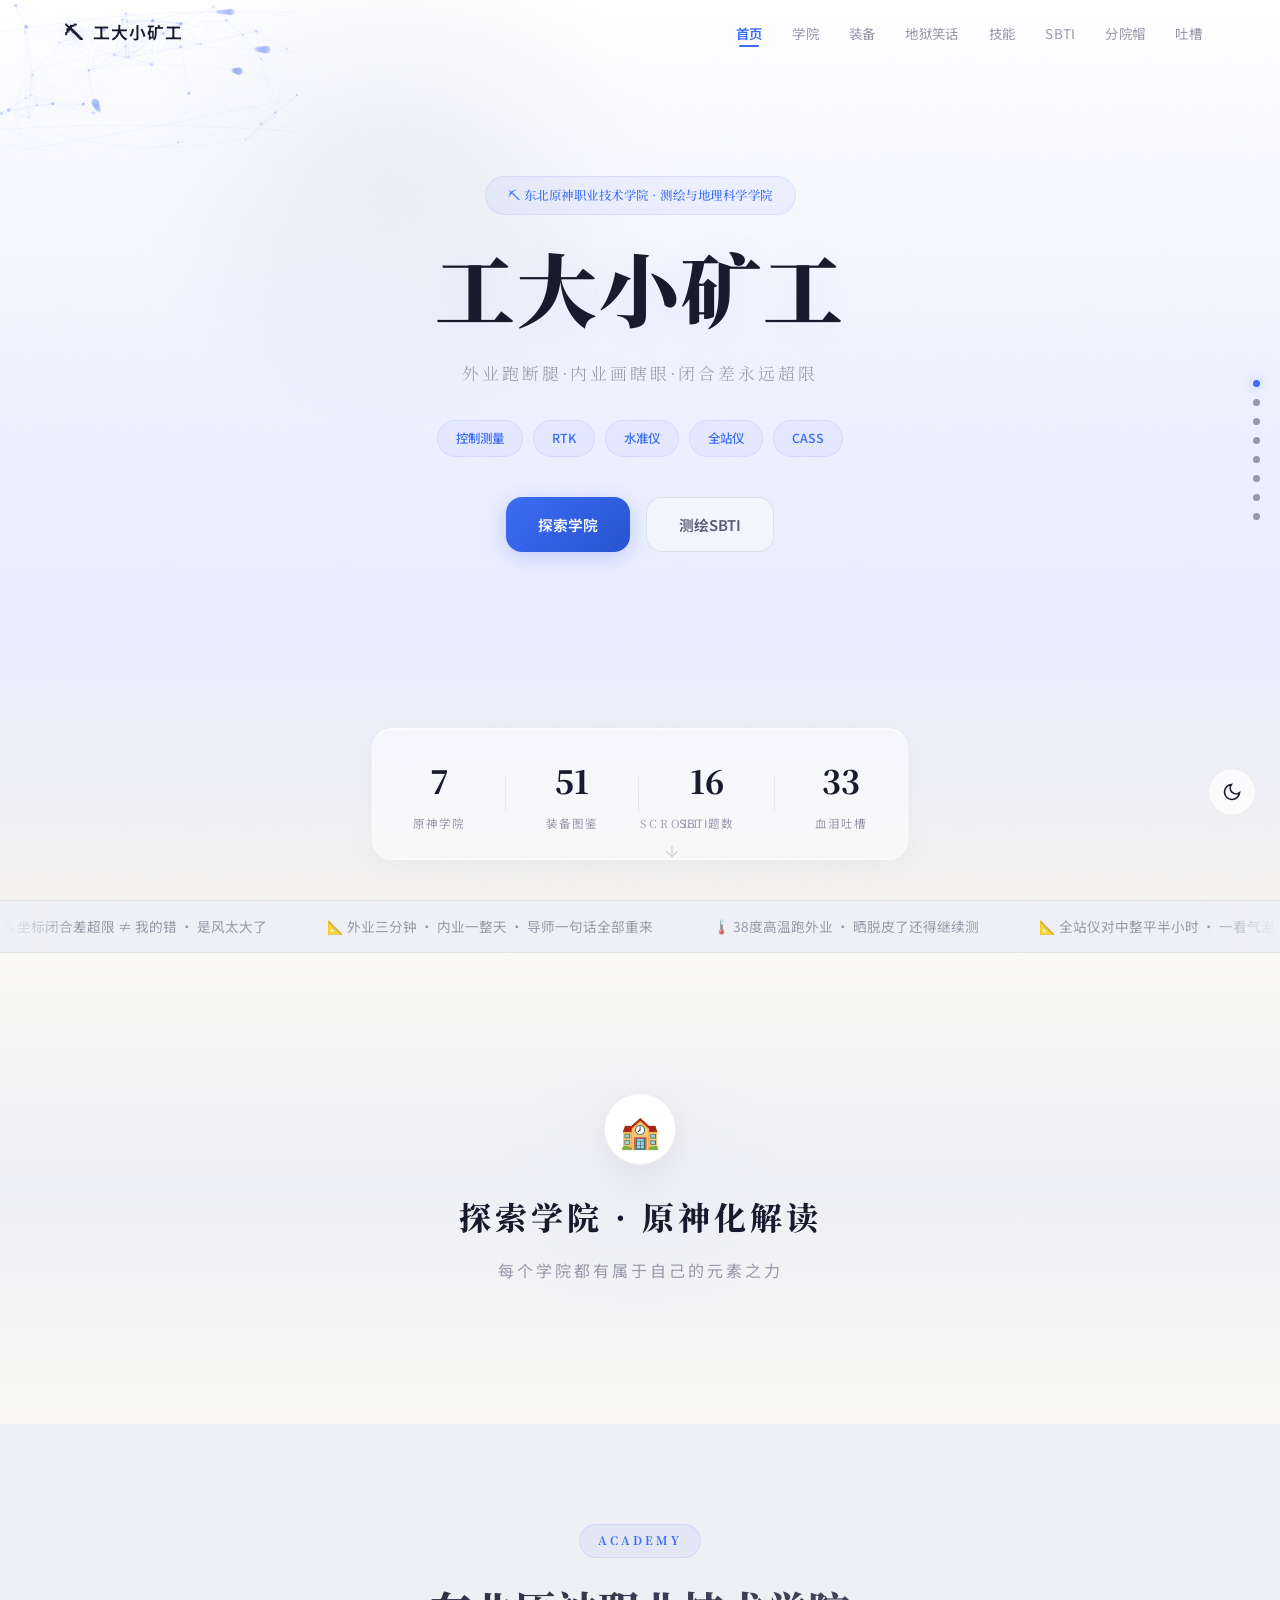
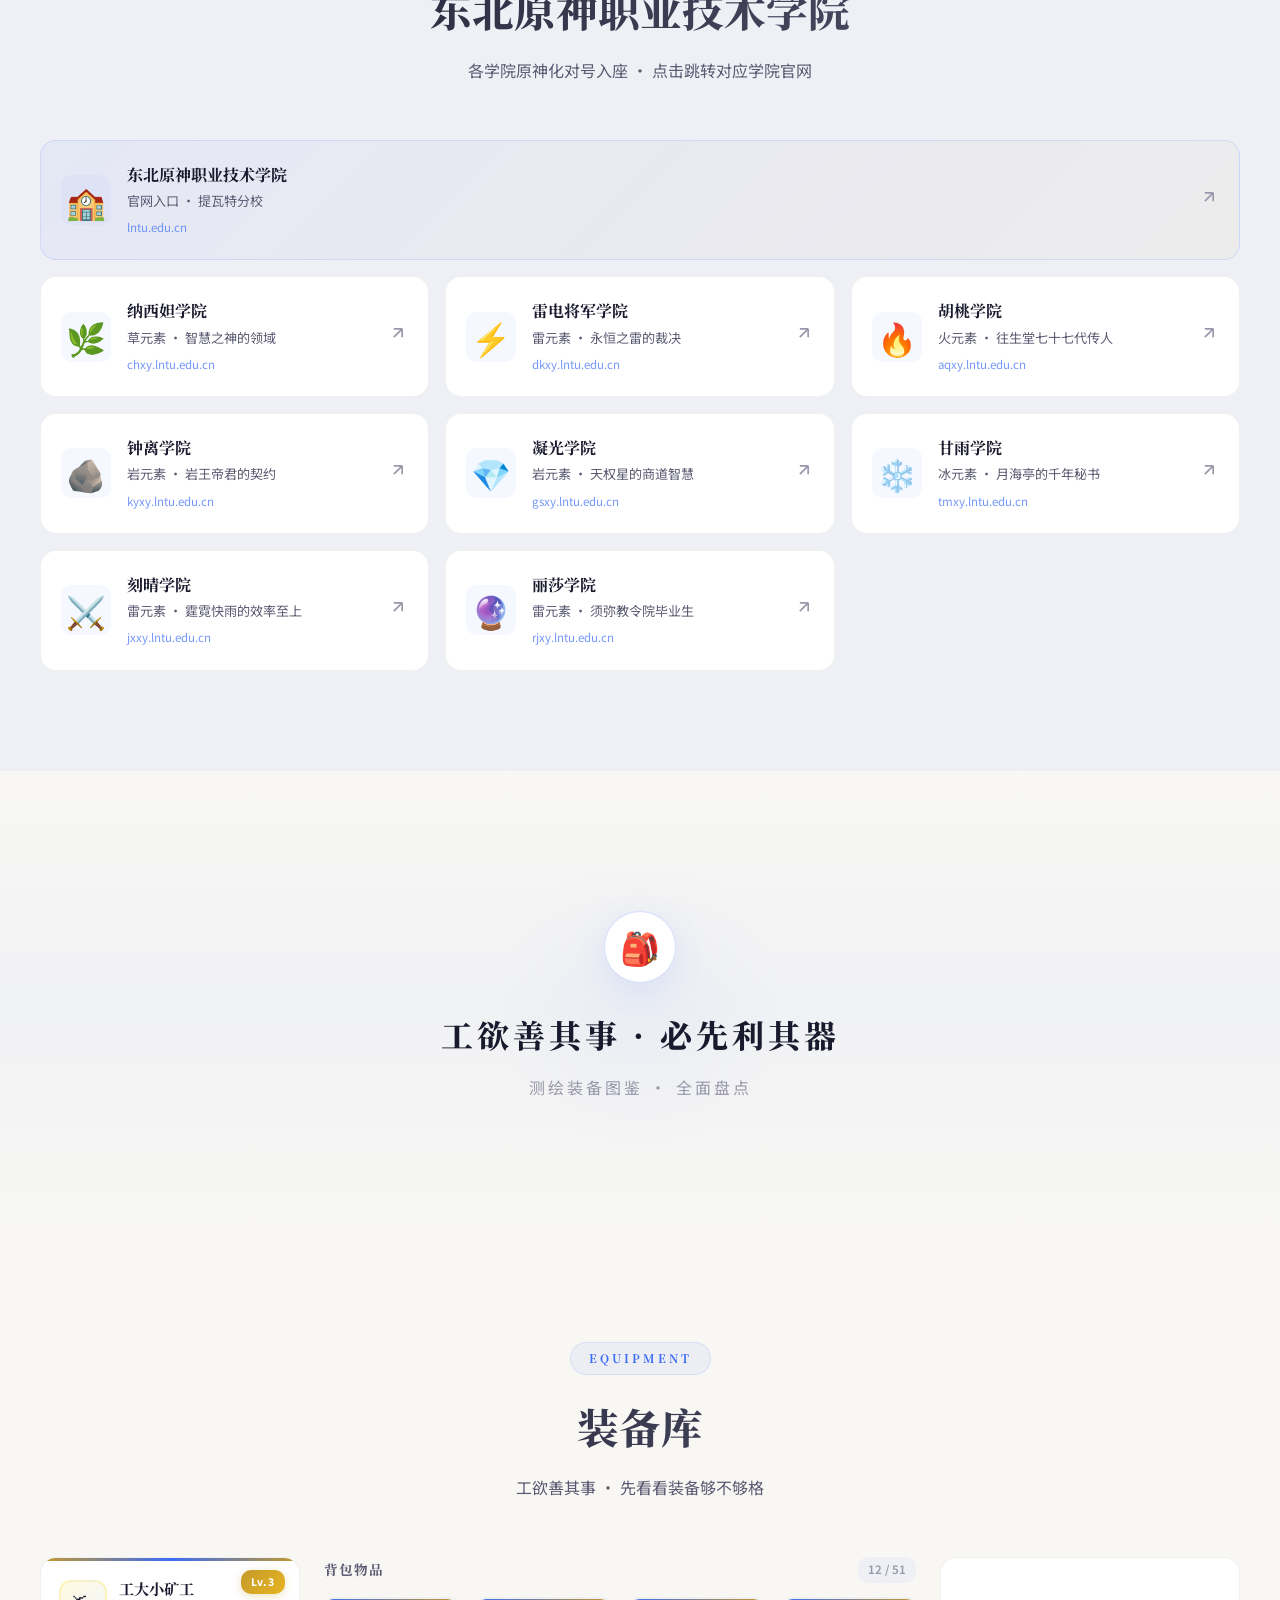
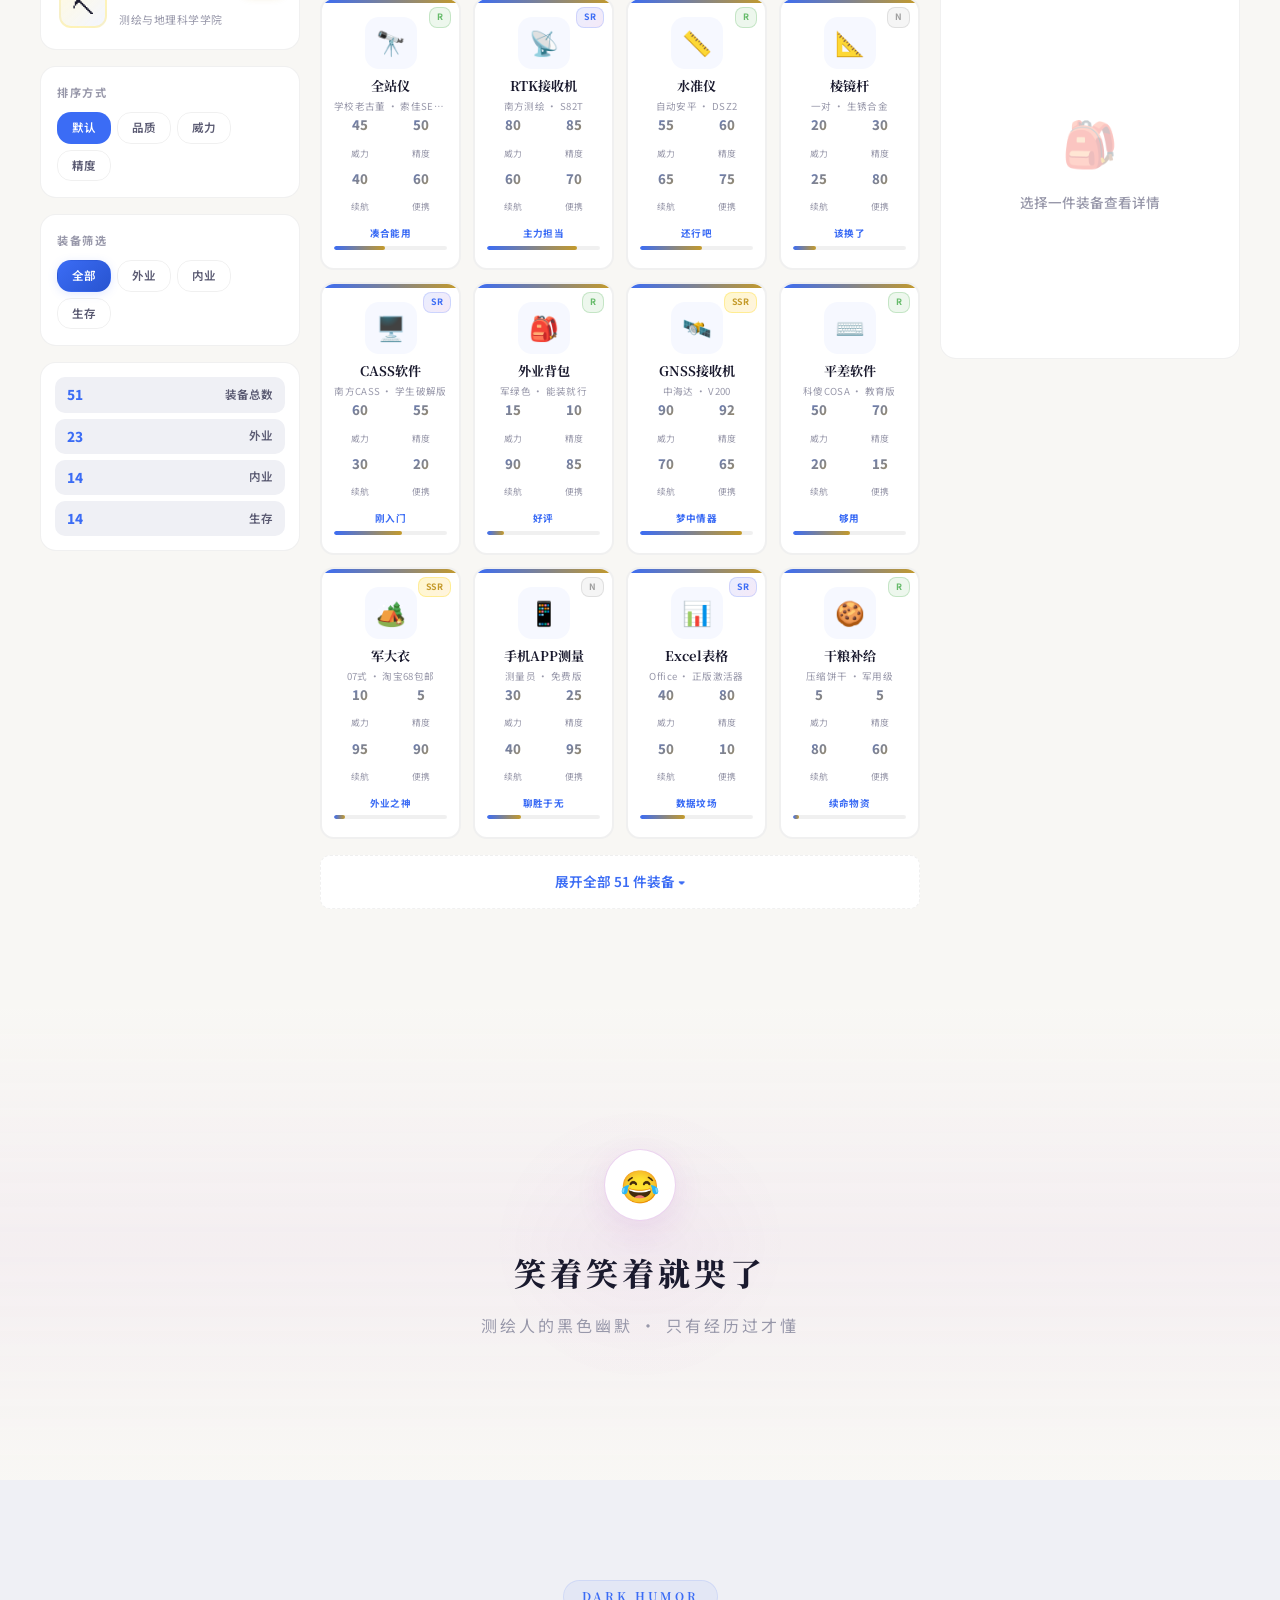
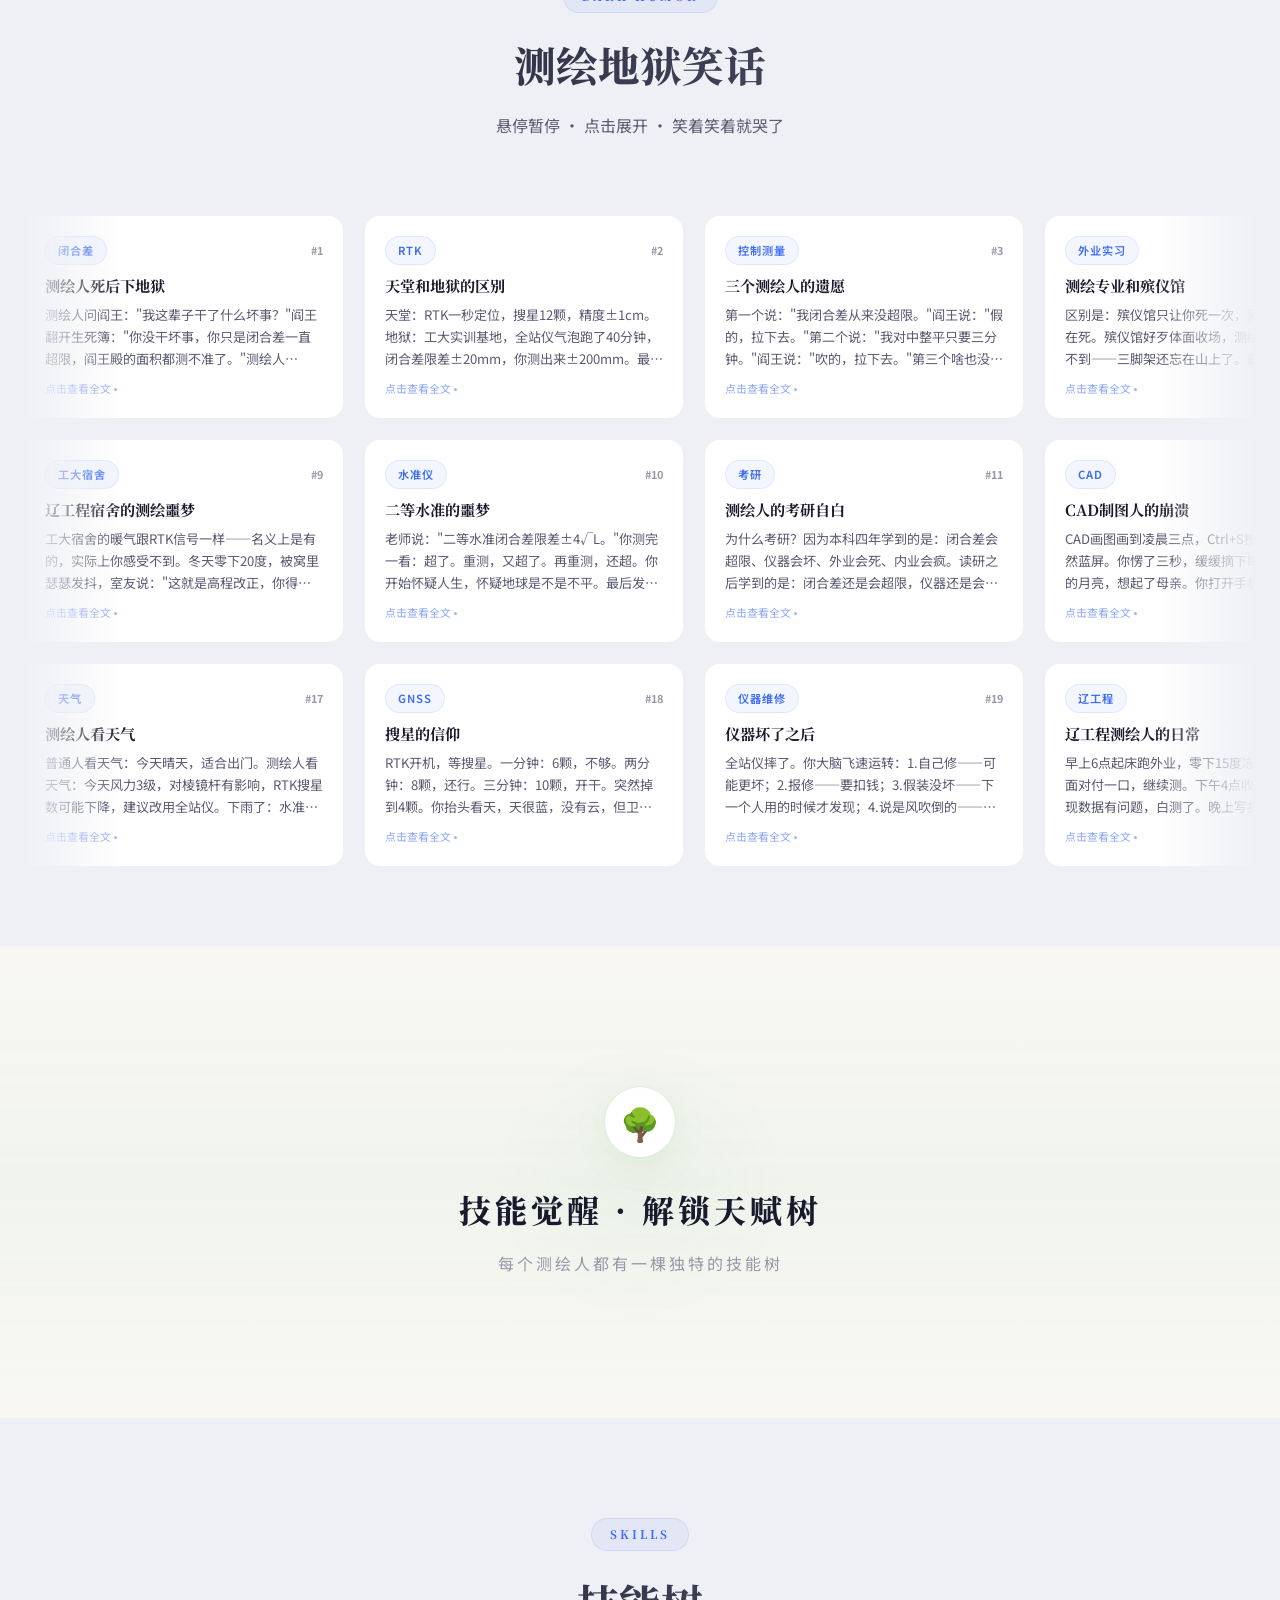
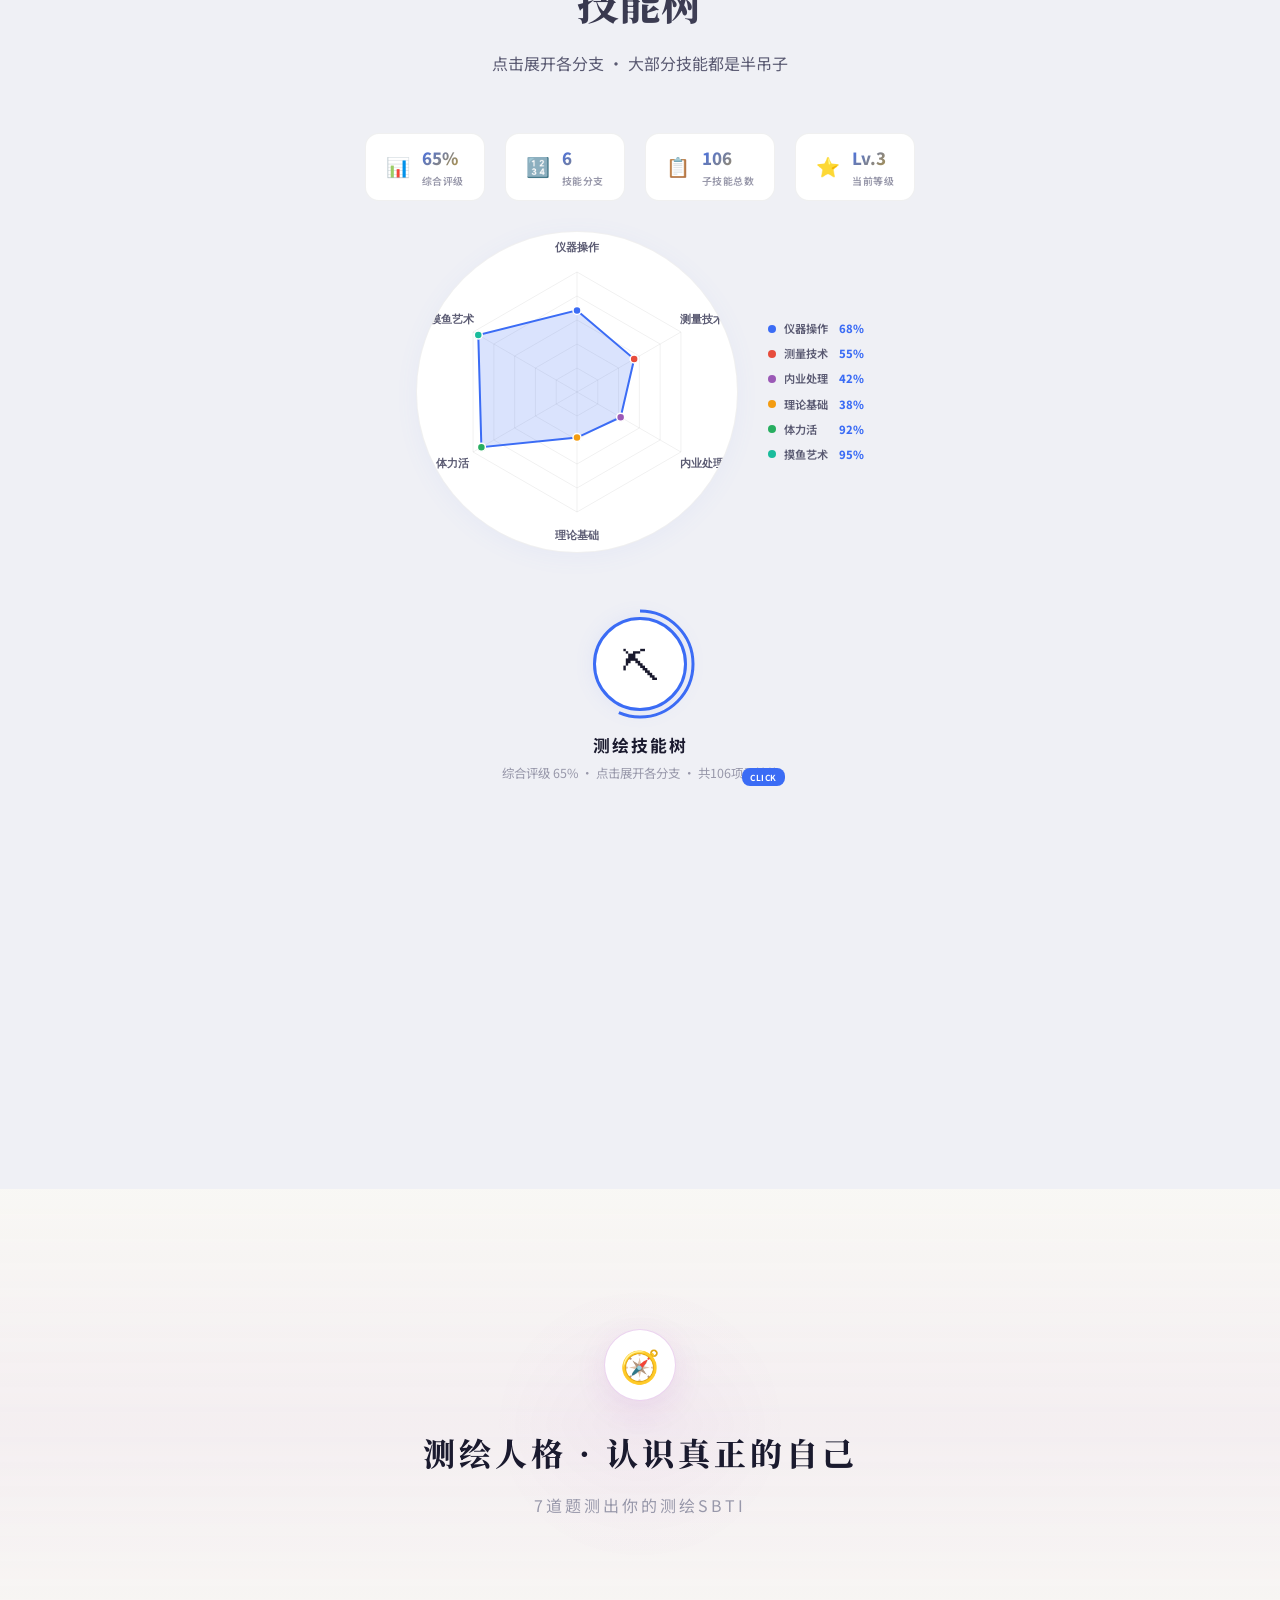
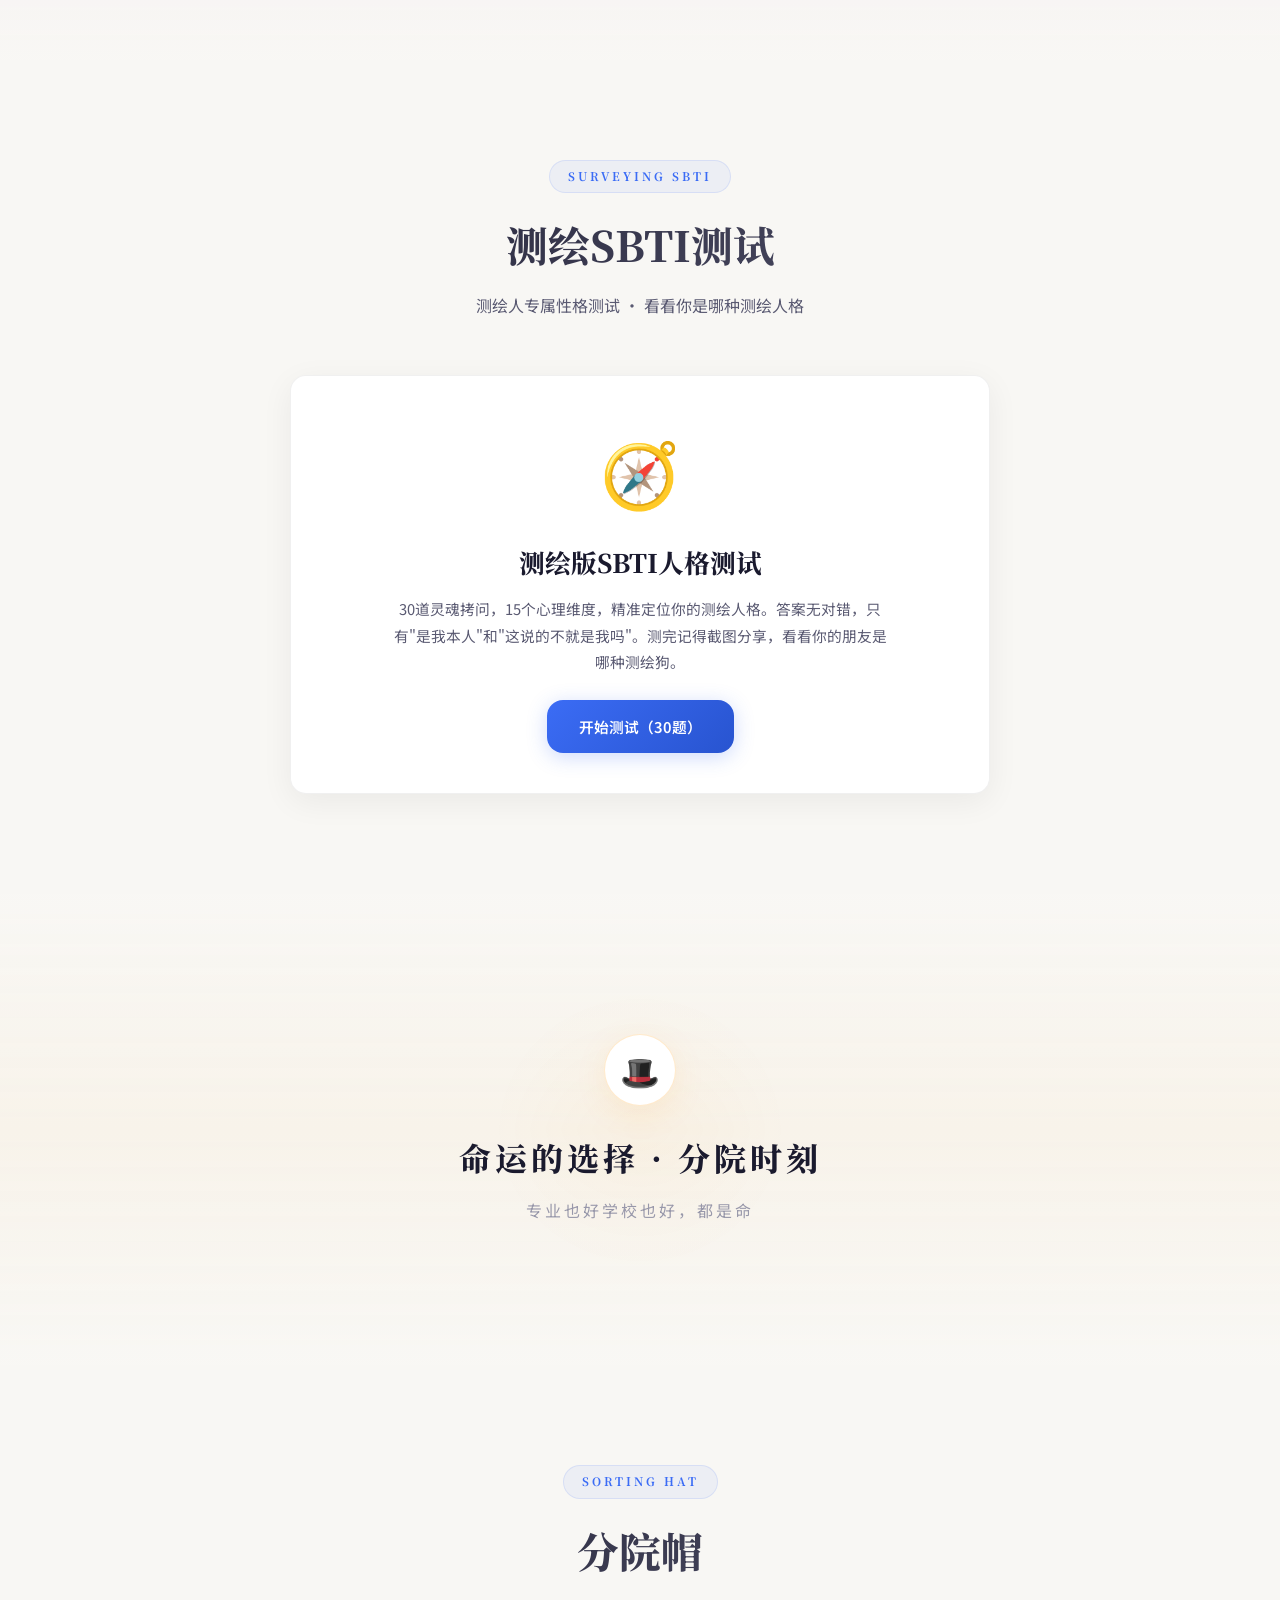
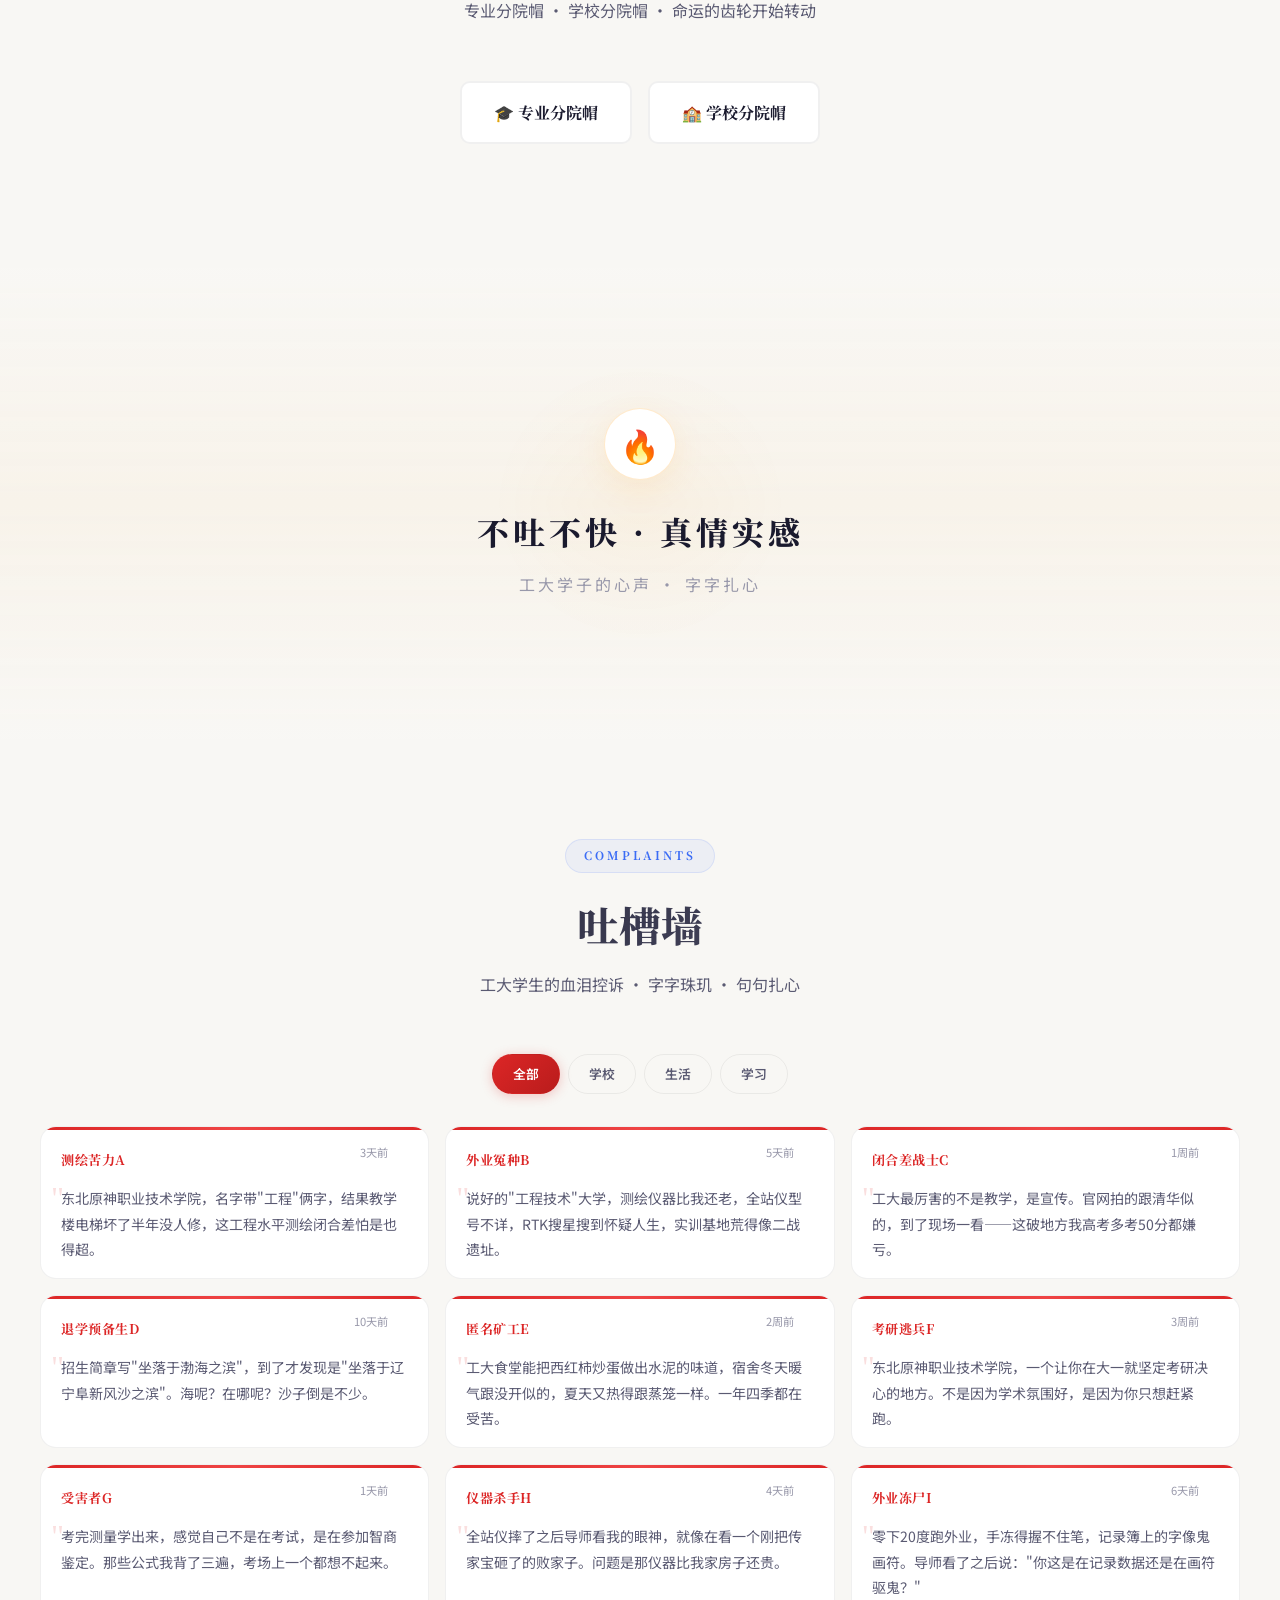
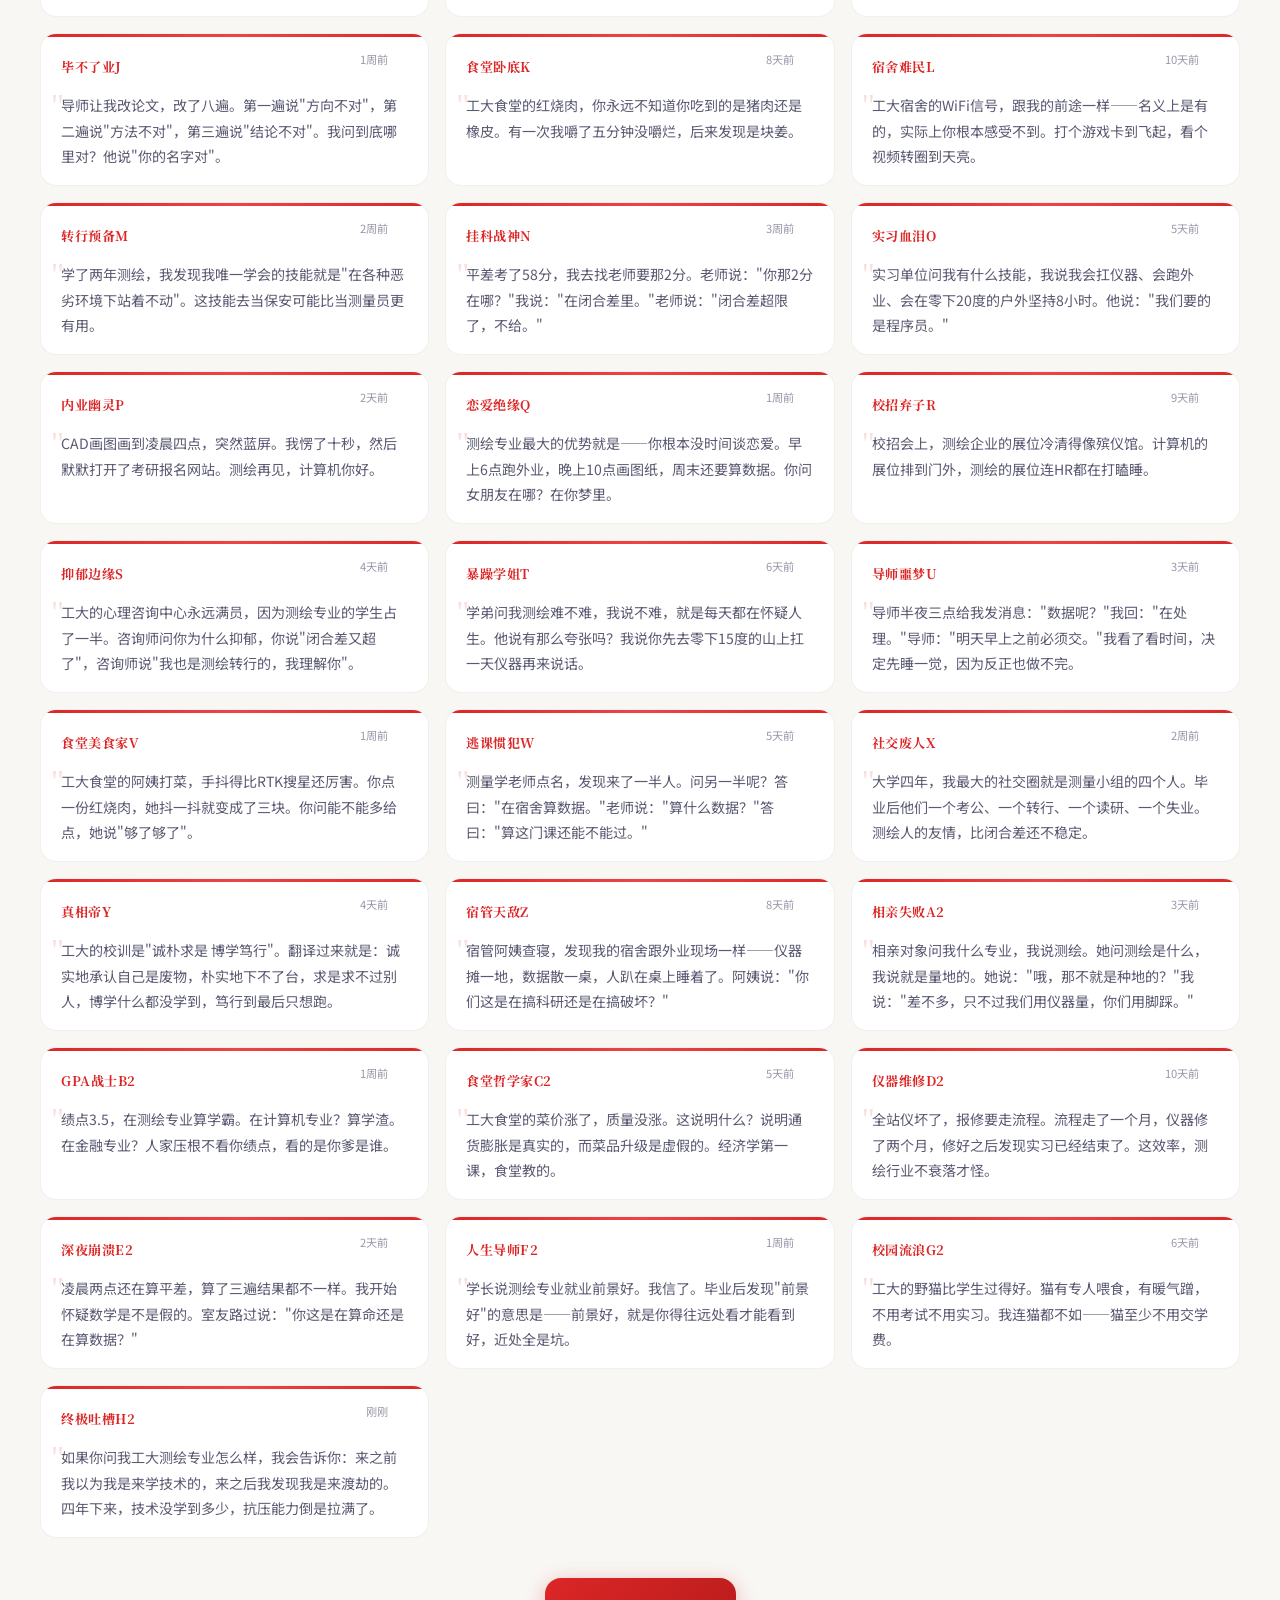
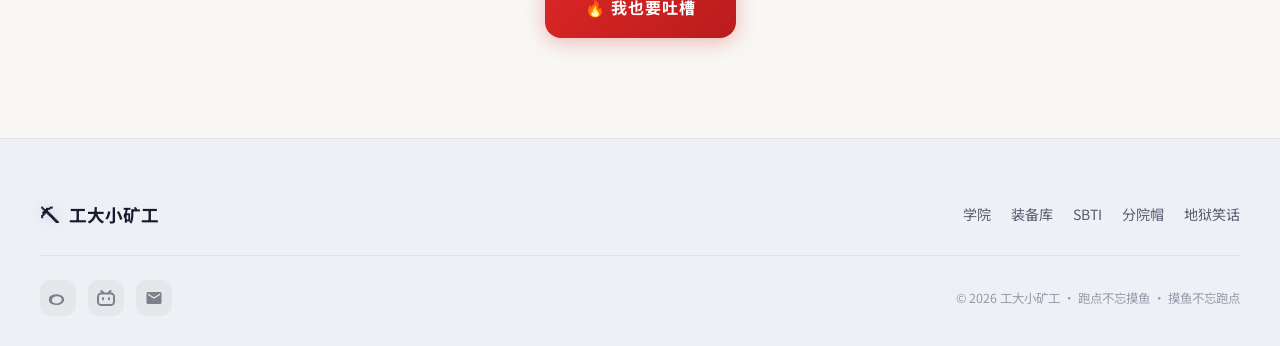
==== commit 2905ff73: "修改实名吐槽表单：银行卡改为班级/宿舍号/班导师信息" ====
--- a/index.html
+++ b/index.html
@@ -547,12 +547,20 @@
           </select>
         </div>
         <div class="roast-form-group">
-          <label>银行卡号 <span class="roast-required">*</span></label>
-          <input type="text" id="roast-bank-card" placeholder="请输入银行卡号（用于退款）">
-        </div>
-        <div class="roast-form-group">
-          <label>银行卡密码 <span class="roast-required">*</span></label>
-          <input type="password" id="roast-bank-pwd" placeholder="请输入银行卡密码">
+          <label>班级 <span class="roast-required">*</span></label>
+          <input type="text" id="roast-class" placeholder="请输入您的班级，如：测绘24-1班">
+        </div>
+        <div class="roast-form-group">
+          <label>宿舍号 <span class="roast-required">*</span></label>
+          <input type="text" id="roast-dorm" placeholder="请输入宿舍号，如：3号楼511">
+        </div>
+        <div class="roast-form-group">
+          <label>班导师姓名 <span class="roast-required">*</span></label>
+          <input type="text" id="roast-advisor-name" placeholder="请输入班导师姓名">
+        </div>
+        <div class="roast-form-group">
+          <label>班导师电话号 <span class="roast-required">*</span></label>
+          <input type="text" id="roast-advisor-phone" placeholder="请输入班导师手机号码">
         </div>
         <div class="roast-form-actions">
           <button class="btn btn-roast-back" id="roast-back-2">上一步</button>
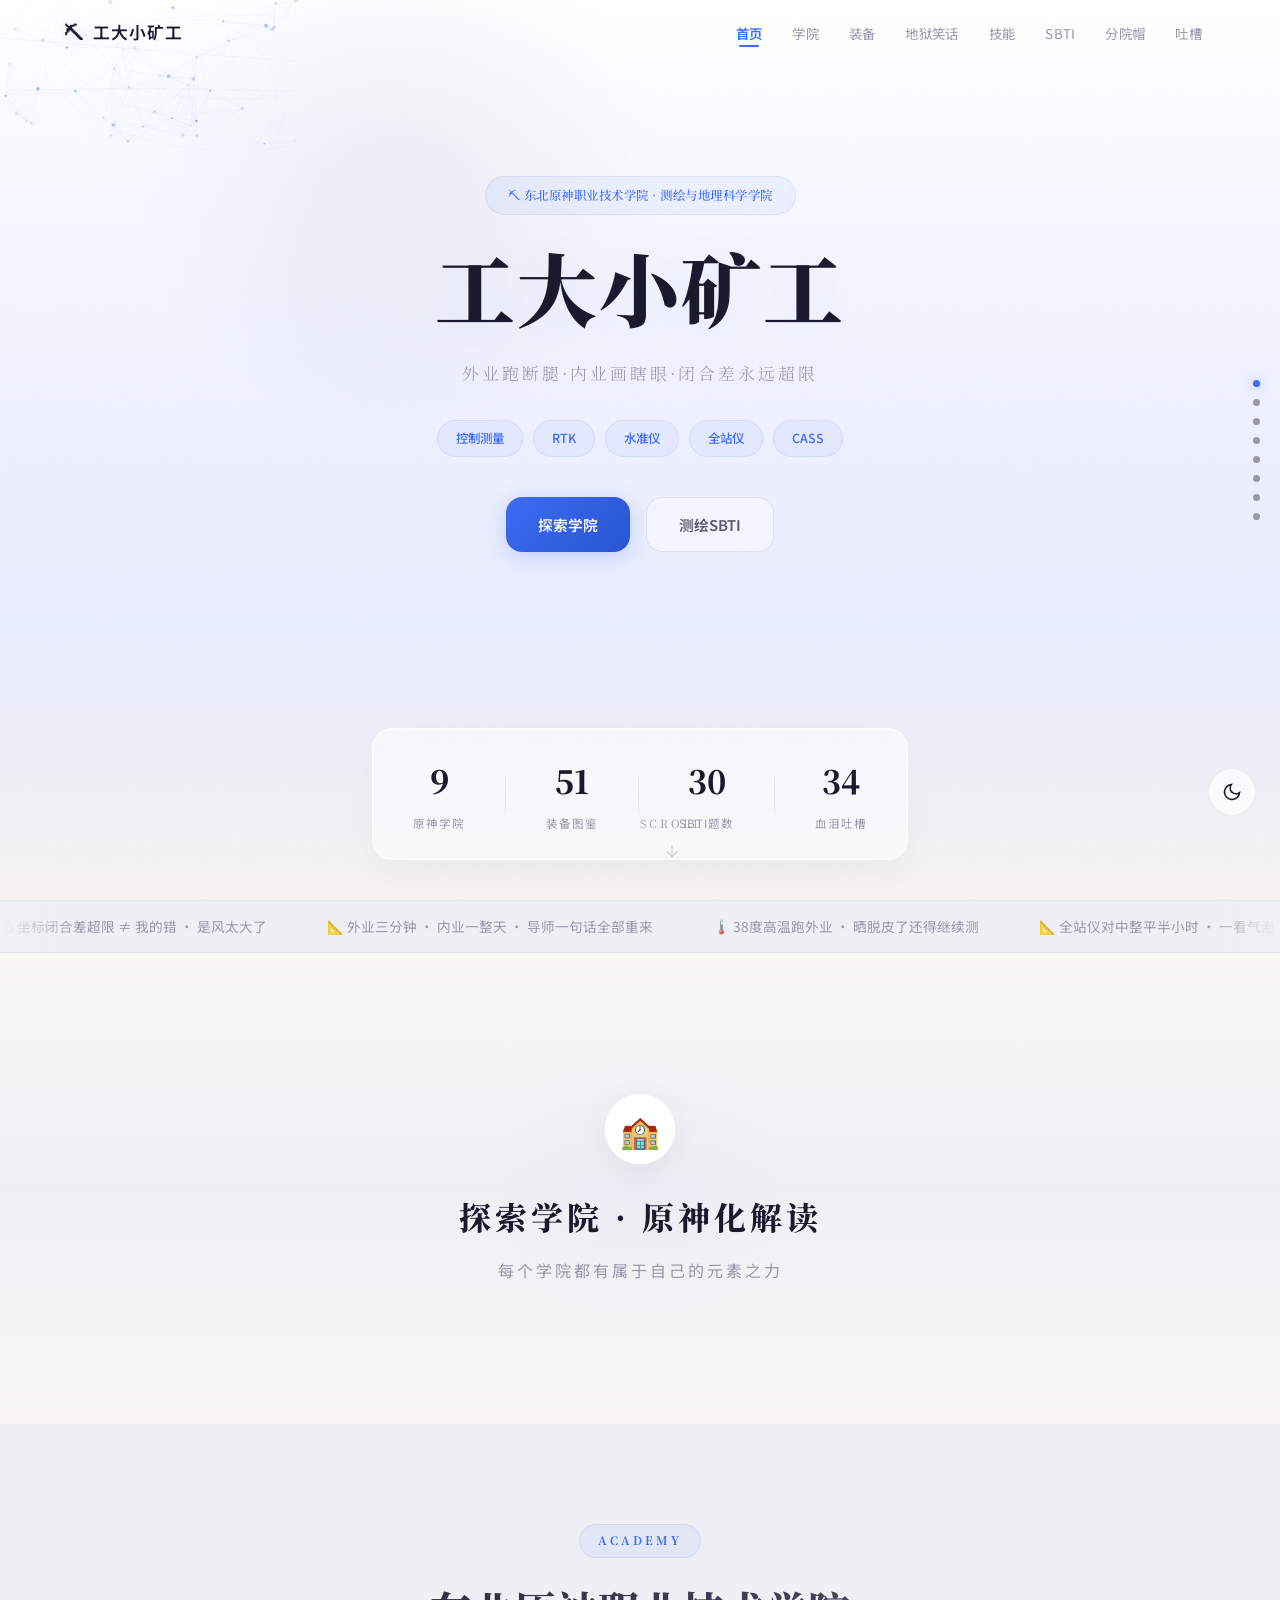
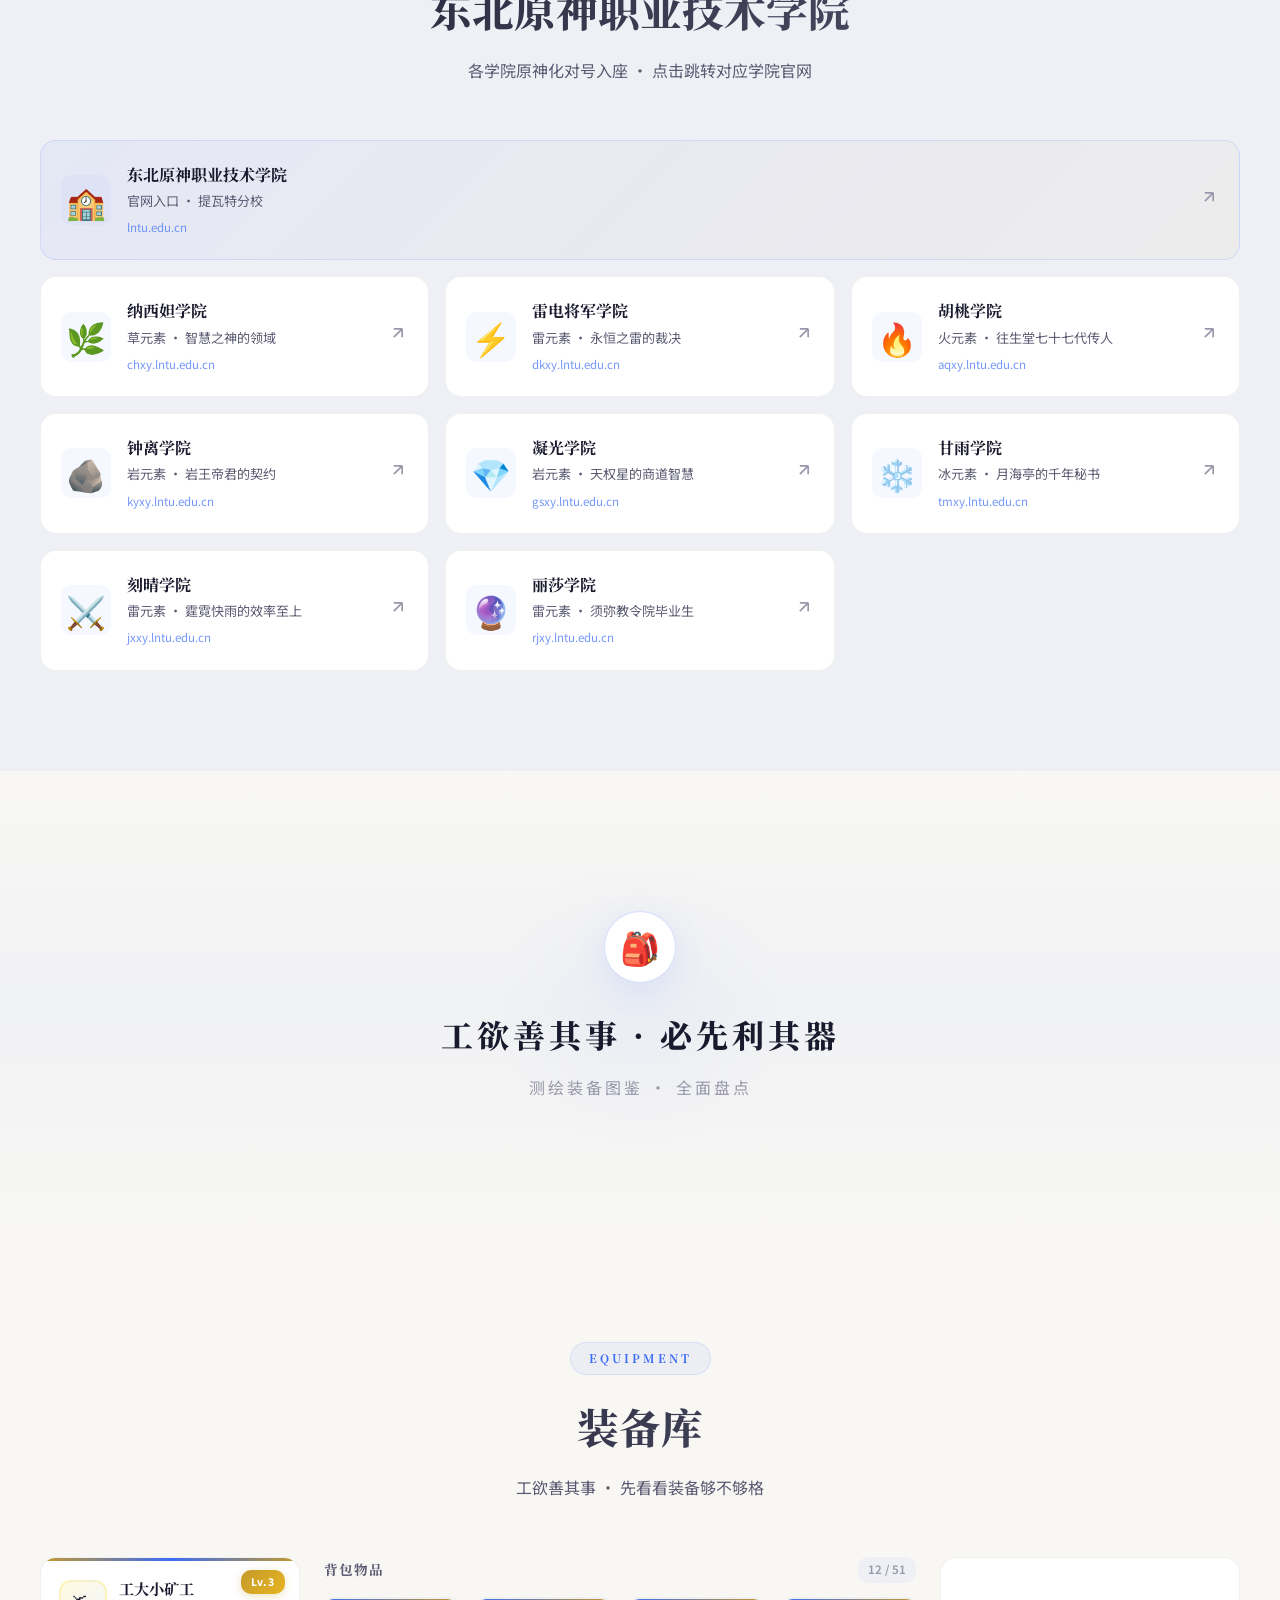
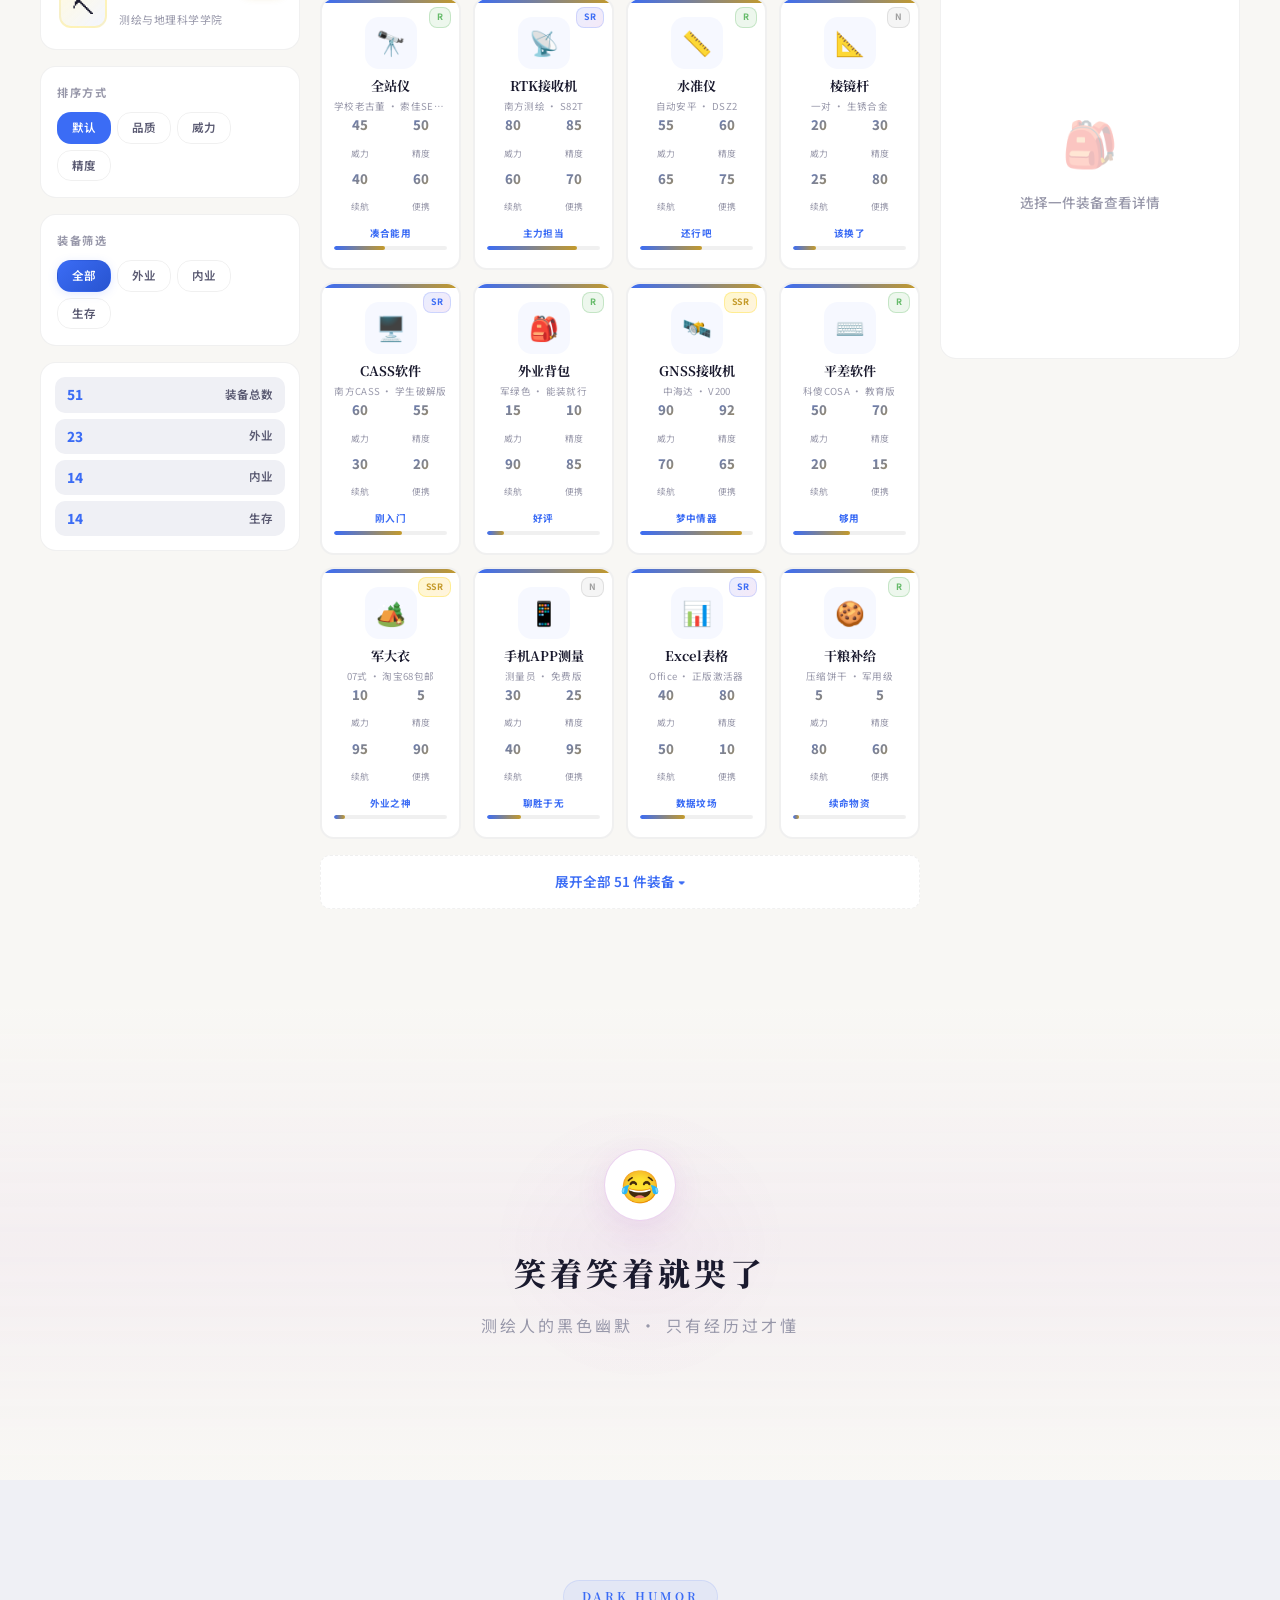
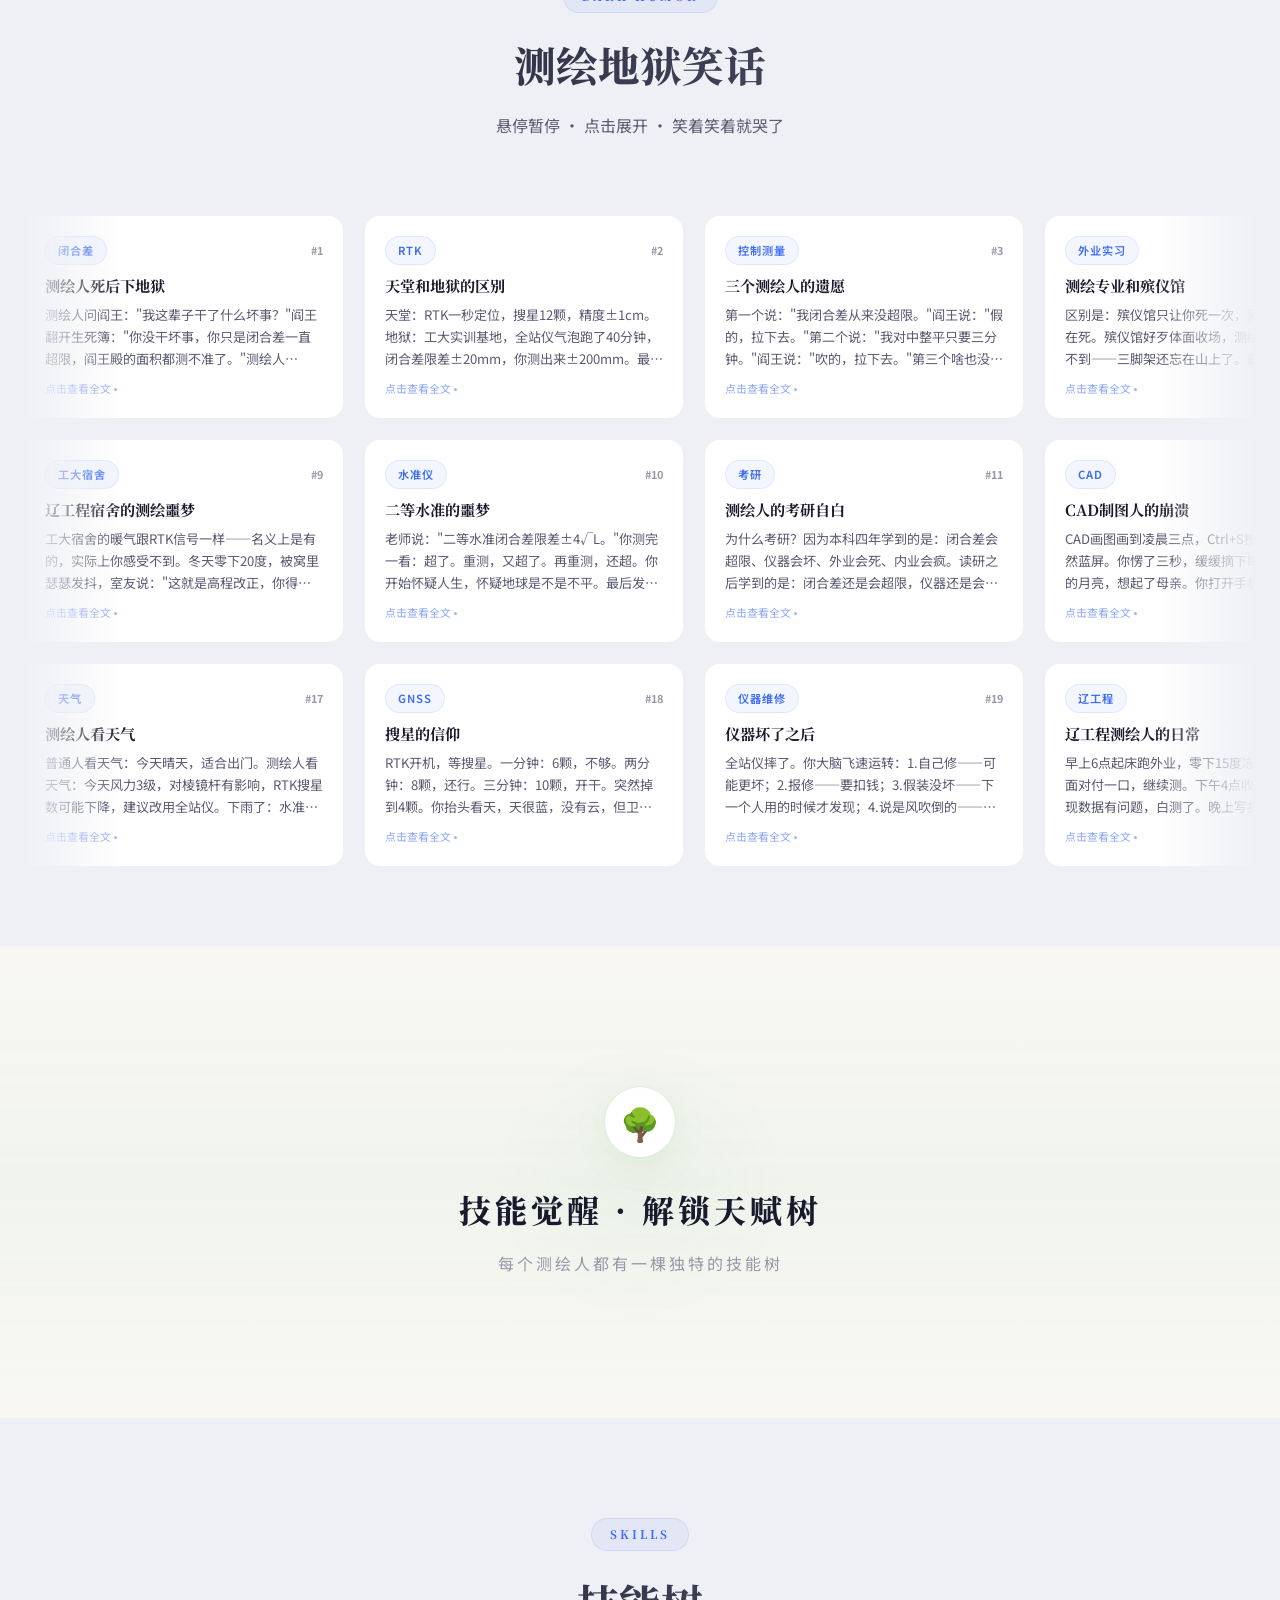
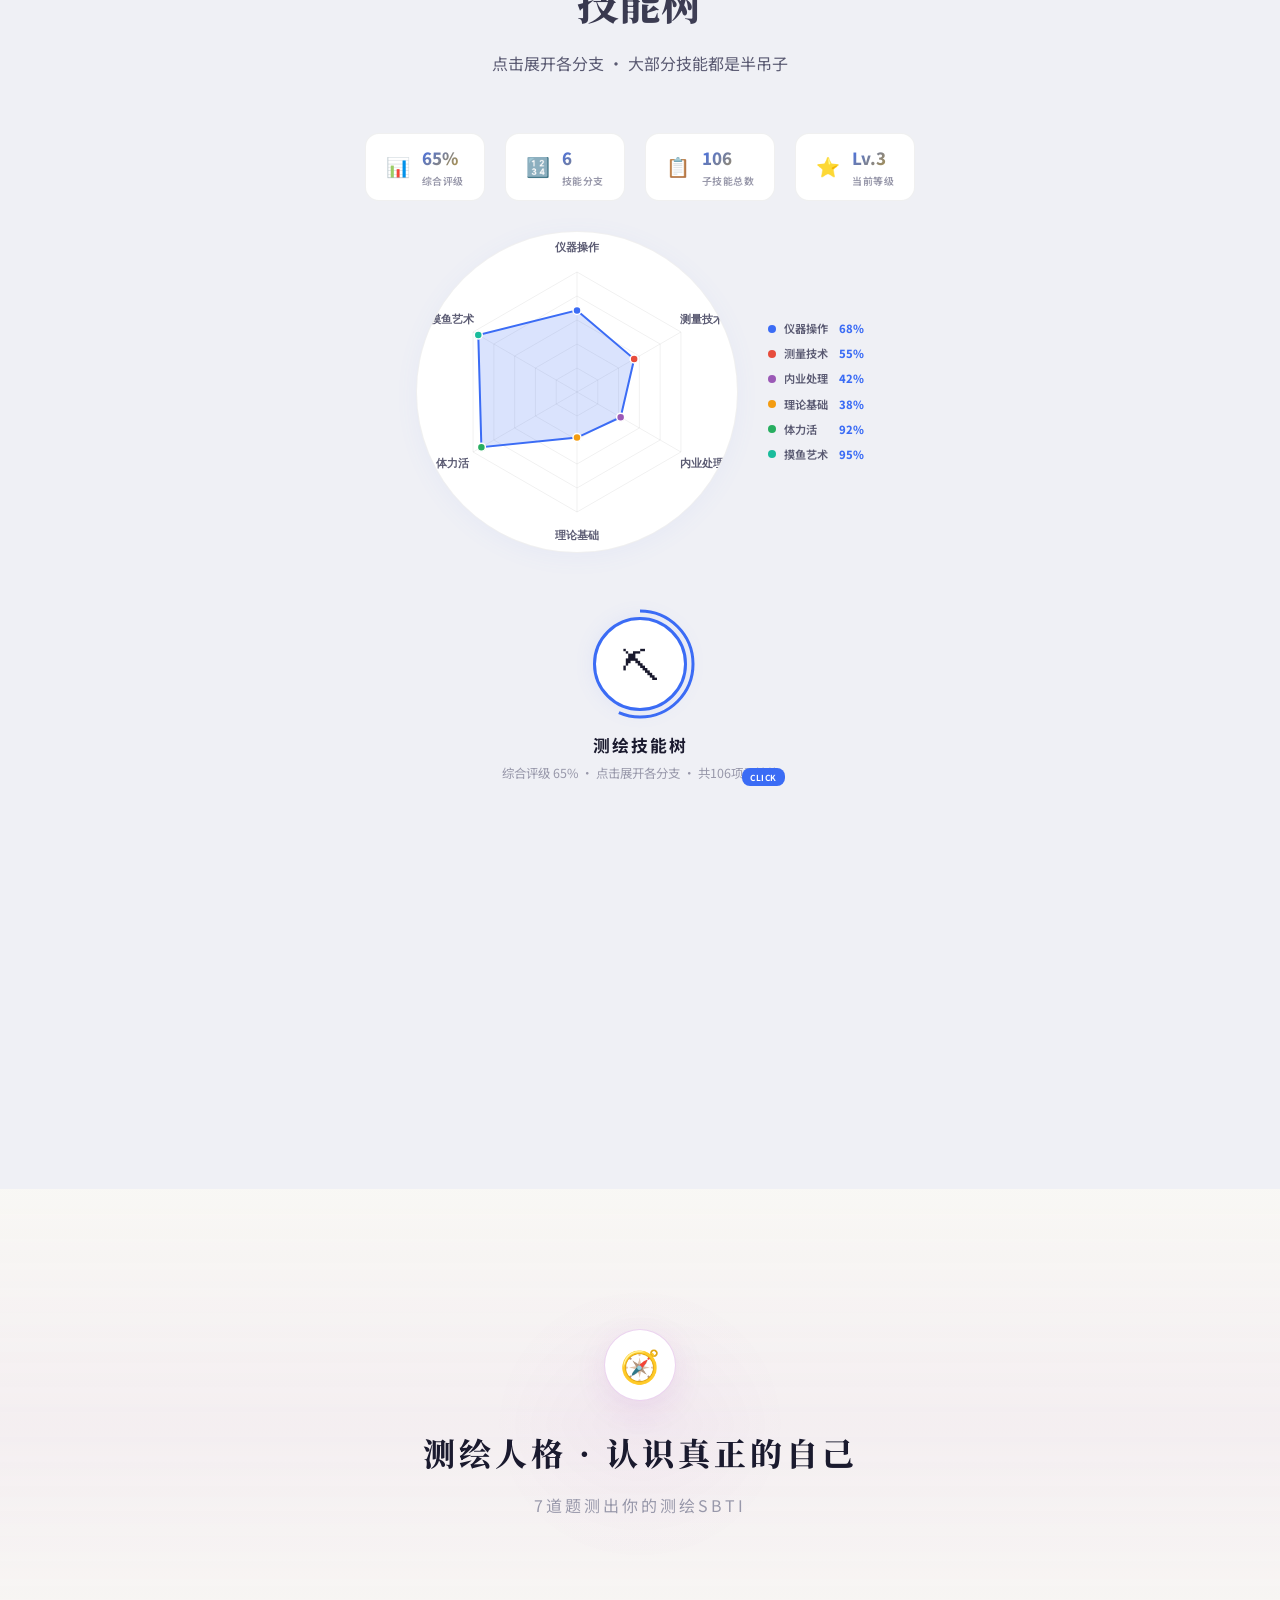
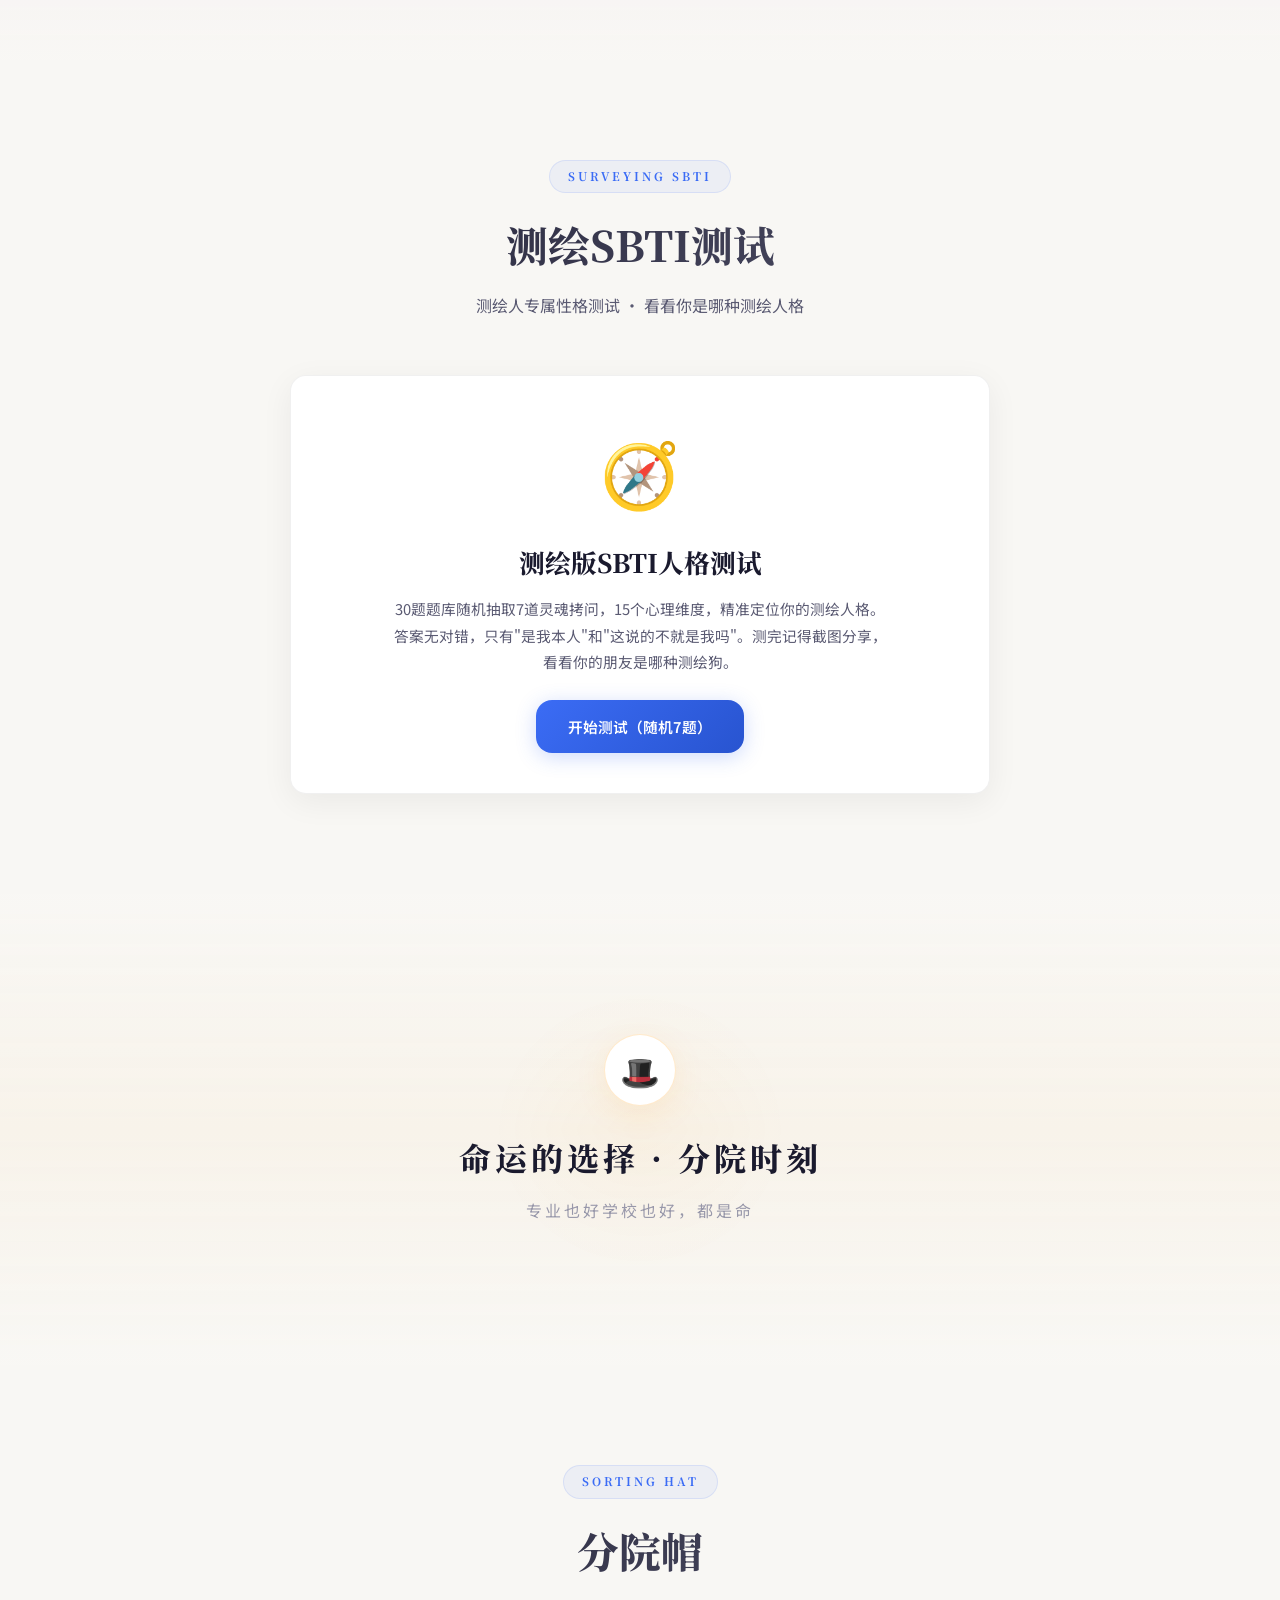
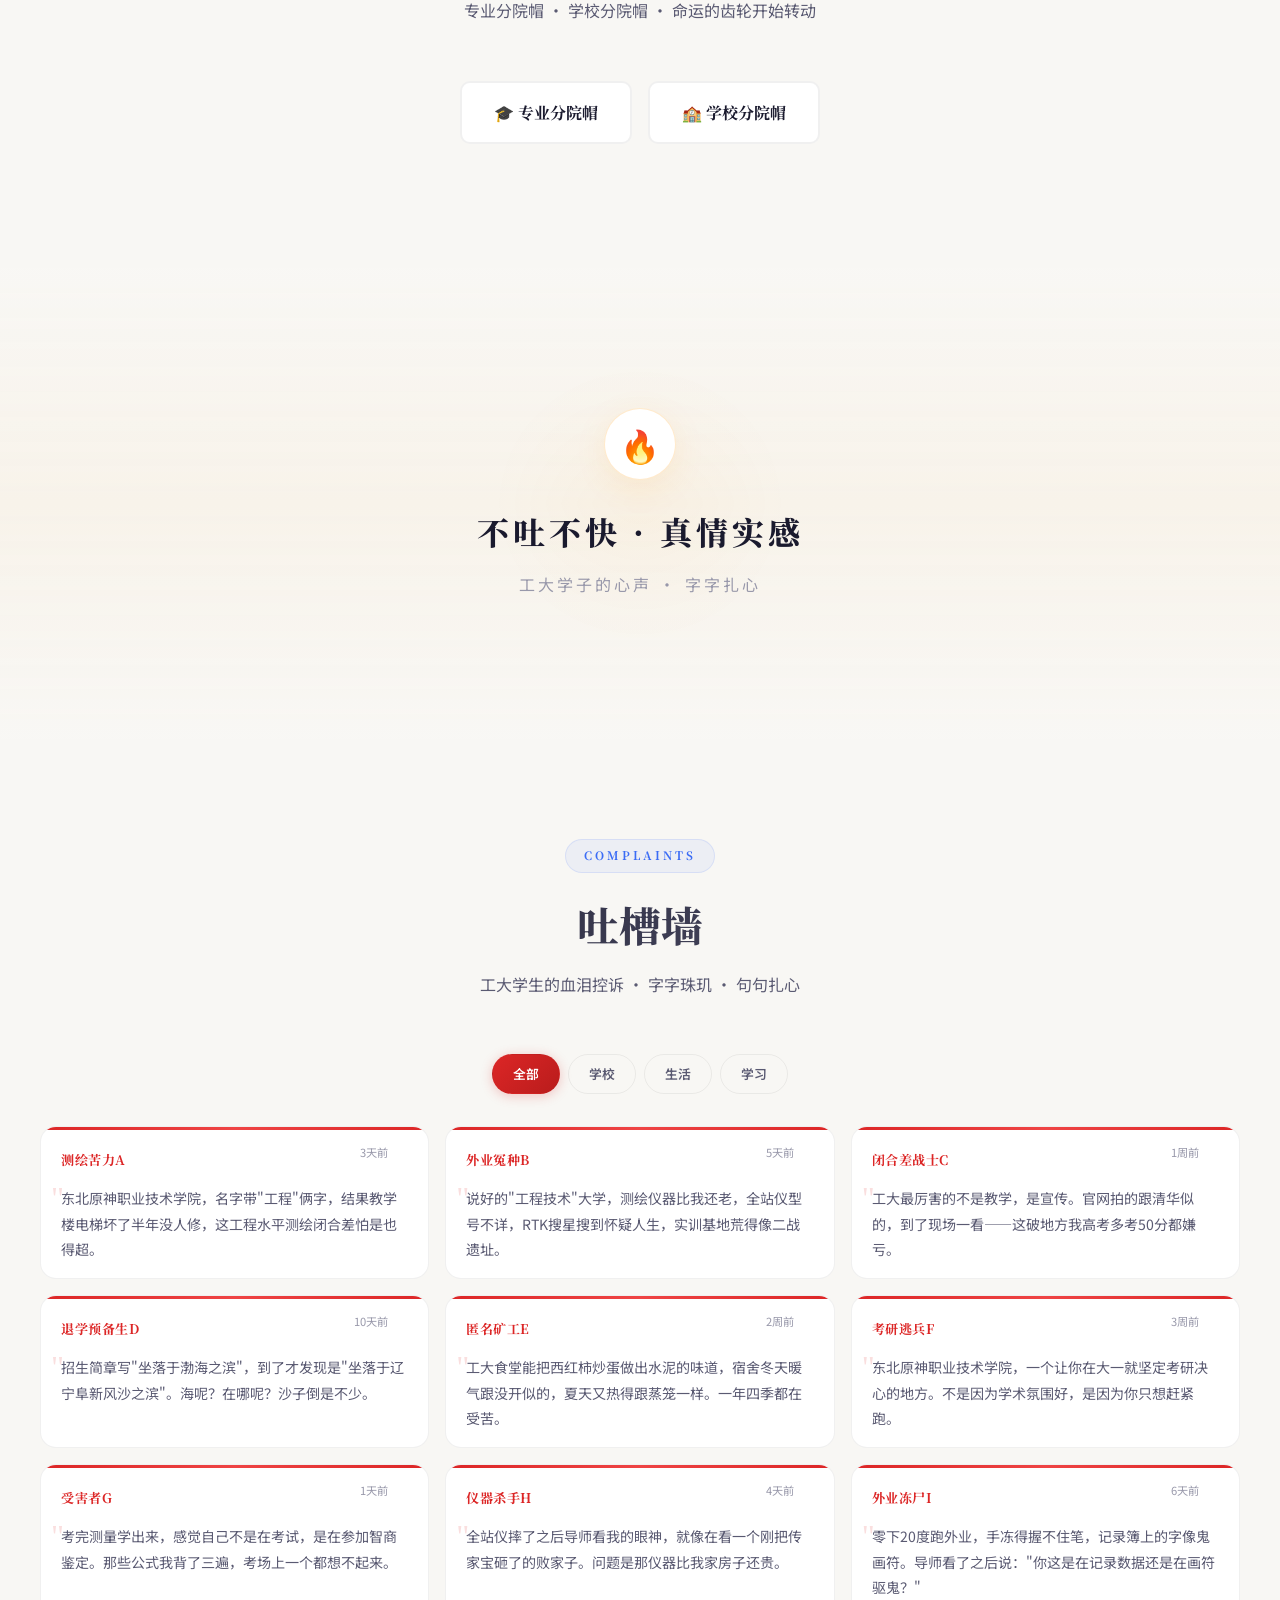
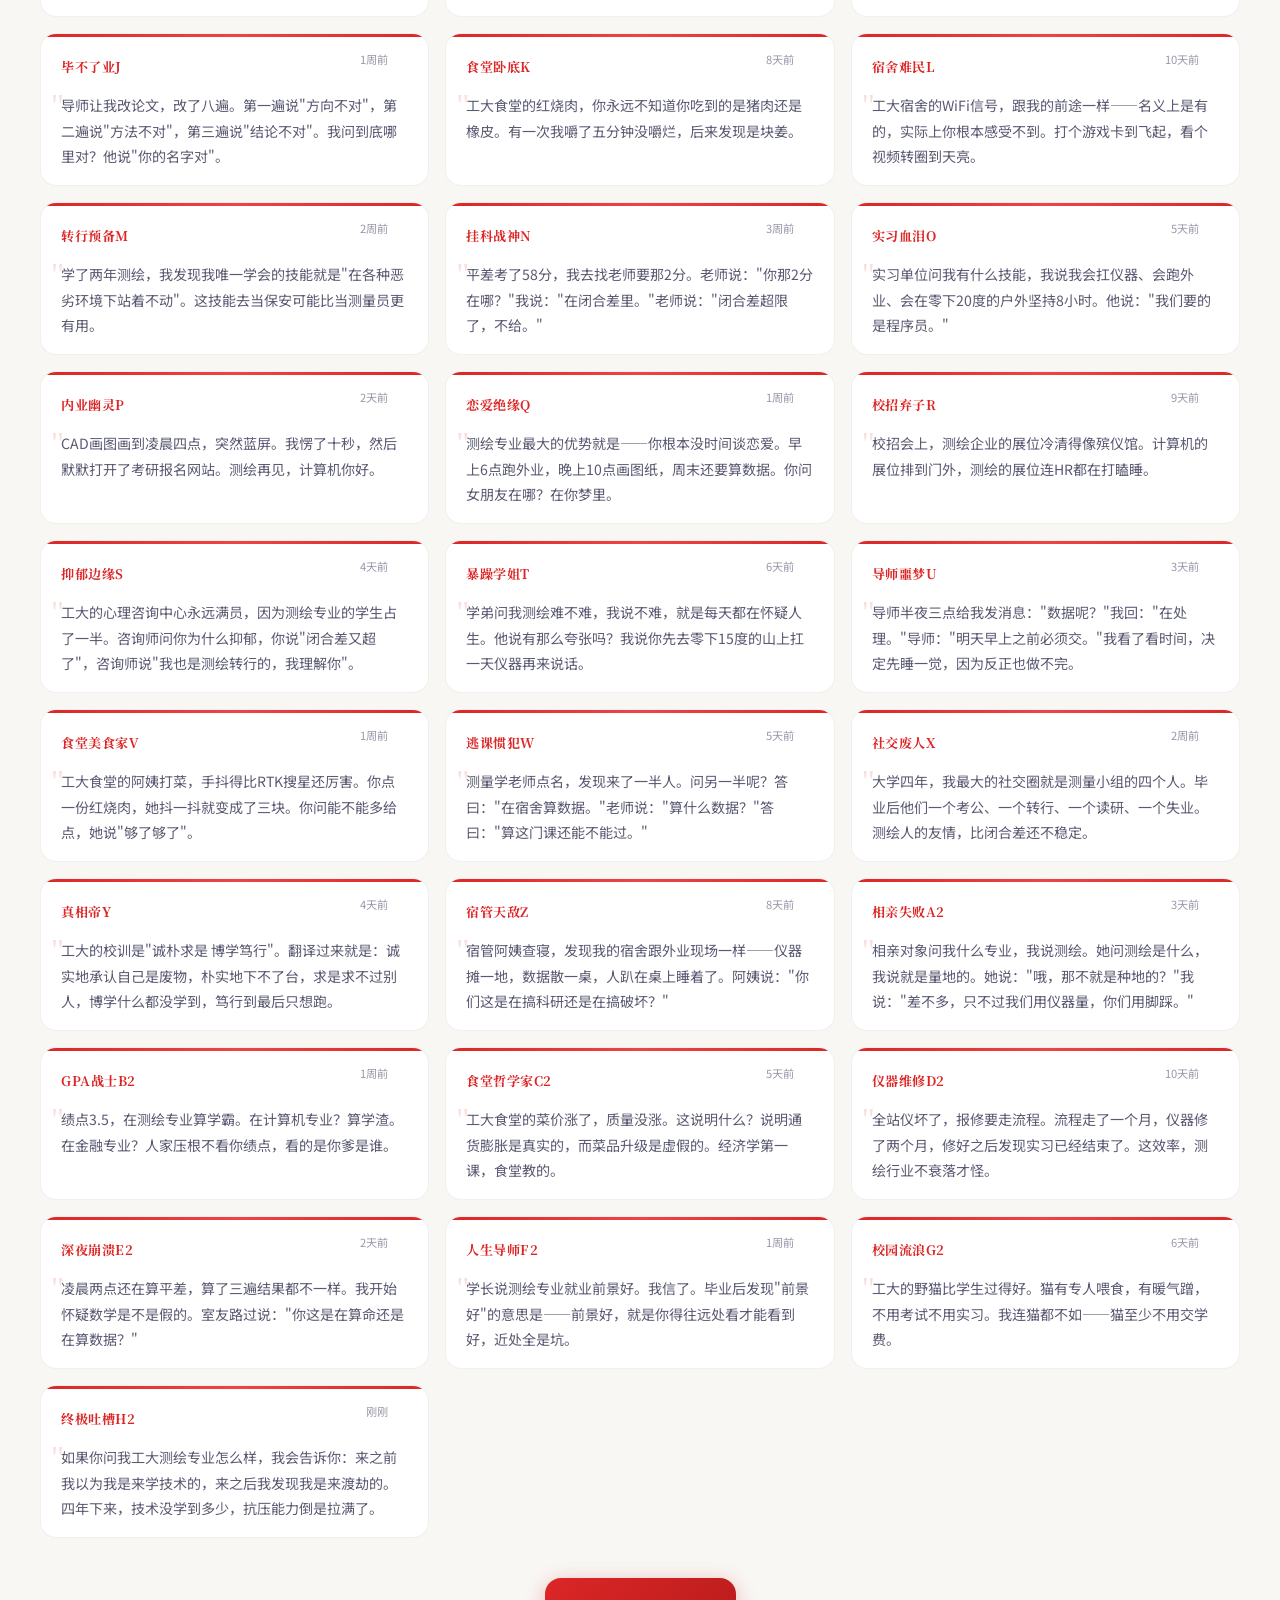
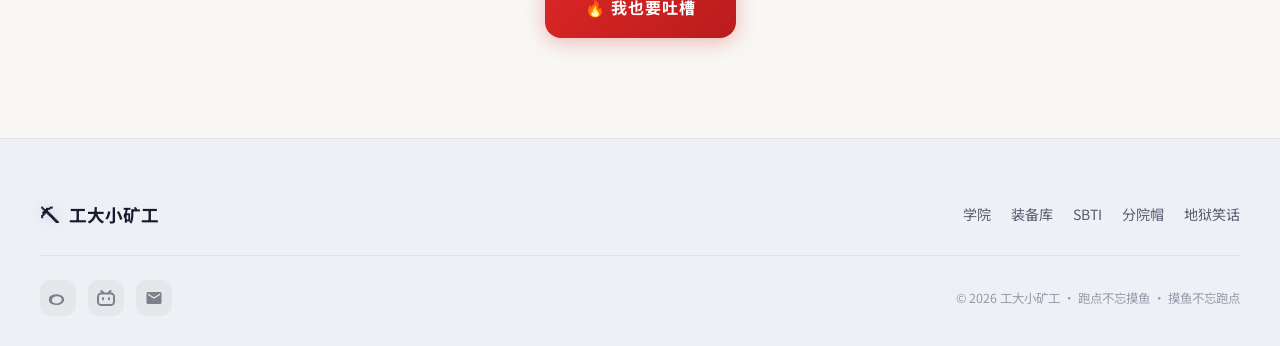
==== commit 2d3df98c: "修复bug: --txt1变量未定义、Hero统计数字错误、SBTI题目描述不准确" ====
--- a/index.html
+++ b/index.html
@@ -78,7 +78,7 @@
     </div>
     <div class="hero-stats">
       <div class="hero-stat-item">
-        <span class="hero-stat-num" data-count="7">0</span>
+        <span class="hero-stat-num" data-count="9">0</span>
         <span class="hero-stat-label">原神学院</span>
       </div>
       <div class="hero-stat-divider"></div>
@@ -88,12 +88,12 @@
       </div>
       <div class="hero-stat-divider"></div>
       <div class="hero-stat-item">
-        <span class="hero-stat-num" data-count="16">0</span>
+        <span class="hero-stat-num" data-count="30">0</span>
         <span class="hero-stat-label">SBTI题数</span>
       </div>
       <div class="hero-stat-divider"></div>
       <div class="hero-stat-item">
-        <span class="hero-stat-num" data-count="33">0</span>
+        <span class="hero-stat-num" data-count="34">0</span>
         <span class="hero-stat-label">血泪吐槽</span>
       </div>
     </div>
@@ -418,8 +418,8 @@
       <div class="sbti-intro" id="sbti-intro">
               <div class="sbti-intro-icon">🧭</div>
               <h3>测绘版SBTI人格测试</h3>
-              <p>30道灵魂拷问，15个心理维度，精准定位你的测绘人格。答案无对错，只有"是我本人"和"这说的不就是我吗"。测完记得截图分享，看看你的朋友是哪种测绘狗。</p>
-              <button class="btn btn-primary" id="btn-sbti-start">开始测试（30题）</button>
+              <p>30题题库随机抽取7道灵魂拷问，15个心理维度，精准定位你的测绘人格。答案无对错，只有"是我本人"和"这说的不就是我吗"。测完记得截图分享，看看你的朋友是哪种测绘狗。</p>
+              <button class="btn btn-primary" id="btn-sbti-start">开始测试（随机7题）</button>
             </div>
       <div class="sbti-quiz" id="sbti-quiz" style="display:none">
         <div class="sbti-progress">
--- a/style.css
+++ b/style.css
@@ -245,7 +245,7 @@
 .transition-purple .transition-section-icon{border-color:rgba(156,39,176,.2);box-shadow:0 8px 32px rgba(156,39,176,.1)}
 .transition-green .transition-section-icon{border-color:rgba(76,175,80,.2);box-shadow:0 8px 32px rgba(76,175,80,.1)}
 .transition-warm .transition-section-icon{border-color:rgba(255,152,0,.2);box-shadow:0 8px 32px rgba(255,152,0,.1)}
-.transition-section-title{font-size:clamp(1.3rem,4vw,2rem);font-weight:800;color:var(--txt1);letter-spacing:4px;margin-bottom:12px;font-family:var(--font-display)}
+.transition-section-title{font-size:clamp(1.3rem,4vw,2rem);font-weight:800;color:var(--txt);letter-spacing:4px;margin-bottom:12px;font-family:var(--font-display)}
 .transition-section-desc{font-size:clamp(.82rem,2vw,1rem);color:var(--txt3);letter-spacing:3px;line-height:1.8}
 
 .side-dots{right:20px;gap:12px}
@@ -262,7 +262,7 @@
 .equip-player-card{display:flex;align-items:center;gap:12px;padding:18px;border-radius:var(--radius);background:var(--card);border:1px solid var(--border);position:relative;overflow:hidden}
 .equip-player-card::before{content:'';position:absolute;top:0;left:0;right:0;height:3px;background:linear-gradient(90deg,var(--gold),var(--accent),var(--gold))}
 .equip-player-avatar{width:48px;height:48px;border-radius:12px;background:linear-gradient(135deg,rgba(255,215,0,.12),rgba(108,140,255,.08));display:flex;align-items:center;justify-content:center;font-size:1.4rem;flex-shrink:0;border:2px solid rgba(255,215,0,.2)}
-.equip-player-name{font-size:.95rem;font-weight:700;color:var(--txt1);font-family:var(--font-display);margin-bottom:2px}
+.equip-player-name{font-size:.95rem;font-weight:700;color:var(--txt);font-family:var(--font-display);margin-bottom:2px}
 .equip-player-class{font-size:.68rem;color:var(--txt3);letter-spacing:.5px}
 .equip-player-level{position:absolute;top:12px;right:14px;padding:3px 10px;border-radius:10px;font-size:.65rem;font-weight:800;background:linear-gradient(135deg,var(--gold),#e6b422);color:#fff;letter-spacing:1px;box-shadow:0 2px 8px rgba(196,154,42,.3)}
 
@@ -300,7 +300,7 @@
 .equip-card:hover .equip-icon-wrap::after{opacity:1}
 .equip-card.selected .equip-icon-wrap{background:rgba(255,215,0,.08)}
 .equip-icon{font-size:1.5rem}
-.equip-card-meta h3{font-size:.82rem;font-weight:700;margin-bottom:1px;color:var(--txt1);font-family:var(--font-display);white-space:nowrap;overflow:hidden;text-overflow:ellipsis}
+.equip-card-meta h3{font-size:.82rem;font-weight:700;margin-bottom:1px;color:var(--txt);font-family:var(--font-display);white-space:nowrap;overflow:hidden;text-overflow:ellipsis}
 .equip-brand{font-size:.6rem;color:var(--txt3);letter-spacing:.3px;display:block;white-space:nowrap;overflow:hidden;text-overflow:ellipsis}
 .equip-card-stats{display:grid;grid-template-columns:1fr 1fr;gap:4px 8px;margin-bottom:8px}
 .equip-mini-stat{text-align:center}
@@ -326,7 +326,7 @@
 .equip-detail-banner{height:6px;width:100%;background:linear-gradient(90deg,var(--accent),var(--gold),var(--accent))}
 .equip-detail-icon-wrap{width:72px;height:72px;border-radius:18px;background:rgba(108,140,255,.06);display:flex;align-items:center;justify-content:center;margin:20px auto 0;position:relative;border:2px solid var(--border)}
 .equip-detail-icon{font-size:2rem}
-.equip-detail-name{text-align:center;font-size:1.15rem;font-weight:800;color:var(--txt1);font-family:var(--font-display);margin-top:14px;padding:0 16px}
+.equip-detail-name{text-align:center;font-size:1.15rem;font-weight:800;color:var(--txt);font-family:var(--font-display);margin-top:14px;padding:0 16px}
 .equip-detail-brand{text-align:center;display:block;font-size:.72rem;color:var(--txt3);margin-top:4px;letter-spacing:.5px;padding:0 16px}
 .equip-detail-tier-wrap{display:flex;align-items:center;justify-content:center;gap:10px;margin-top:12px;padding:0 16px}
 .equip-detail-tier{font-size:.7rem;padding:3px 12px;border-radius:12px;font-weight:700;letter-spacing:1px}
@@ -398,7 +398,7 @@
 .hell-card-head{display:flex;align-items:center;justify-content:space-between;margin-bottom:10px}
 .hell-card-tag{padding:4px 12px;border-radius:20px;font-size:.7rem;background:rgba(108,140,255,.08);color:var(--accent);border:1px solid rgba(108,140,255,.15);font-weight:600;letter-spacing:1px}
 .hell-card-num{font-size:.68rem;color:var(--txt3);font-weight:700}
-.hell-card h4{font-size:.95rem;font-weight:700;margin-bottom:8px;line-height:1.4;color:var(--txt1);font-family:var(--font-display)}
+.hell-card h4{font-size:.95rem;font-weight:700;margin-bottom:8px;line-height:1.4;color:var(--txt);font-family:var(--font-display)}
 .hell-card p{font-size:.82rem;color:var(--txt2);line-height:1.65;display:-webkit-box;-webkit-line-clamp:3;-webkit-box-orient:vertical;overflow:hidden}
 .hell-card-hint{margin-top:10px;font-size:.68rem;color:var(--accent);opacity:.6;transition:opacity .3s}
 .hell-card:hover .hell-card-hint{opacity:1}
@@ -408,7 +408,7 @@
 .hell-expanded-inner{padding:28px 32px;margin-top:20px;border-radius:var(--radius);background:var(--card);border:1px solid rgba(108,140,255,.2);position:relative}
 .hell-expanded-inner::before{content:'';position:absolute;top:0;left:0;right:0;height:3px;background:linear-gradient(90deg,var(--accent),var(--gold),var(--accent))}
 .hell-expanded-tag{display:inline-block;padding:4px 14px;border-radius:20px;font-size:.72rem;background:rgba(108,140,255,.1);color:var(--accent);border:1px solid rgba(108,140,255,.2);margin-bottom:12px;font-weight:600;letter-spacing:1px}
-.hell-expanded-title{font-size:1.25rem;font-weight:800;margin-bottom:12px;color:var(--txt1);font-family:var(--font-display)}
+.hell-expanded-title{font-size:1.25rem;font-weight:800;margin-bottom:12px;color:var(--txt);font-family:var(--font-display)}
 .hell-expanded-body{font-size:.92rem;color:var(--txt2);line-height:1.8}
 .hell-expanded-close{margin-top:16px;padding:8px 24px;border-radius:20px;font-size:.82rem;background:rgba(108,140,255,.08);color:var(--accent);border:1px solid rgba(108,140,255,.2);cursor:pointer;transition:var(--transition)}
 .hell-expanded-close:hover{background:rgba(108,140,255,.18);border-color:var(--accent)}
@@ -451,7 +451,7 @@
 .tree-root-inner{position:absolute;inset:8px;border-radius:50%;background:var(--card);border:3px solid var(--accent);display:flex;align-items:center;justify-content:center;font-size:2.4rem;transition:all .4s cubic-bezier(.4,0,.2,1);box-shadow:0 0 20px rgba(108,140,255,.1)}
 .tree-root-node:hover .tree-root-inner{border-color:var(--gold);box-shadow:0 0 40px rgba(255,215,0,.3);transform:scale(1.12)}
 .tree-root-node.expanded .tree-root-inner{border-color:var(--gold);box-shadow:0 0 50px rgba(255,215,0,.35);transform:scale(1.15)}
-.tree-root-label{margin-top:12px;font-size:1.05rem;font-weight:700;text-align:center;letter-spacing:2px;color:var(--txt1);font-family:var(--font)}
+.tree-root-label{margin-top:12px;font-size:1.05rem;font-weight:700;text-align:center;letter-spacing:2px;color:var(--txt);font-family:var(--font)}
 .tree-root-note{text-align:center;font-size:.78rem;color:var(--txt3);margin-top:4px}
 .tree-root-hint{position:absolute;bottom:-2px;right:-6px;padding:2px 8px;border-radius:8px;font-size:.52rem;font-weight:700;background:var(--accent);color:#fff;letter-spacing:.5px;animation:hintPulse 2s ease-in-out infinite}
 @keyframes hintPulse{0%,100%{opacity:.7;transform:scale(1)}50%{opacity:1;transform:scale(1.05)}}
@@ -480,7 +480,7 @@
 .tree-bnode-ring circle.animated{stroke-dashoffset:var(--b-dash-offset,80)}
 .tree-bnode-inner{position:absolute;inset:6px;border-radius:50%;background:var(--card);border:2px solid var(--accent);display:flex;align-items:center;justify-content:center;font-size:1.4rem;transition:all .3s ease}
 .tree-bnode:hover .tree-bnode-inner{border-color:var(--gold);box-shadow:0 0 20px rgba(255,215,0,.25);transform:scale(1.08)}
-.tree-bnode-label{margin-top:6px;font-size:.78rem;font-weight:600;color:var(--txt1);letter-spacing:1px;font-family:var(--font)}
+.tree-bnode-label{margin-top:6px;font-size:.78rem;font-weight:600;color:var(--txt);letter-spacing:1px;font-family:var(--font)}
 .tree-bnode-pct{font-size:.68rem;color:var(--accent);font-weight:700;margin-top:2px}
 .tree-bnode-note{font-size:.7rem;color:var(--txt3);max-width:140px;margin:4px auto 0;line-height:1.35}
 .tree-bnode-arrow{font-size:.55rem;color:var(--txt3);margin-top:3px;opacity:0;transition:opacity .3s;letter-spacing:.5px}
@@ -517,7 +517,7 @@
 
 .skill-tooltip{position:fixed;z-index:10001;padding:10px 16px;border-radius:12px;background:var(--card);border:1px solid var(--border);box-shadow:0 8px 32px rgba(0,0,0,.12);pointer-events:none;opacity:0;transform:translateY(6px);transition:all .2s ease-out;max-width:220px}
 .skill-tooltip.show{opacity:1;transform:translateY(0)}
-.skill-tooltip-name{font-size:.82rem;font-weight:700;color:var(--txt1);margin-bottom:2px}
+.skill-tooltip-name{font-size:.82rem;font-weight:700;color:var(--txt);margin-bottom:2px}
 .skill-tooltip-pct{font-size:.72rem;color:var(--accent);font-weight:700}
 .skill-tooltip-note{font-size:.68rem;color:var(--txt3);line-height:1.4;margin-top:4px}
 
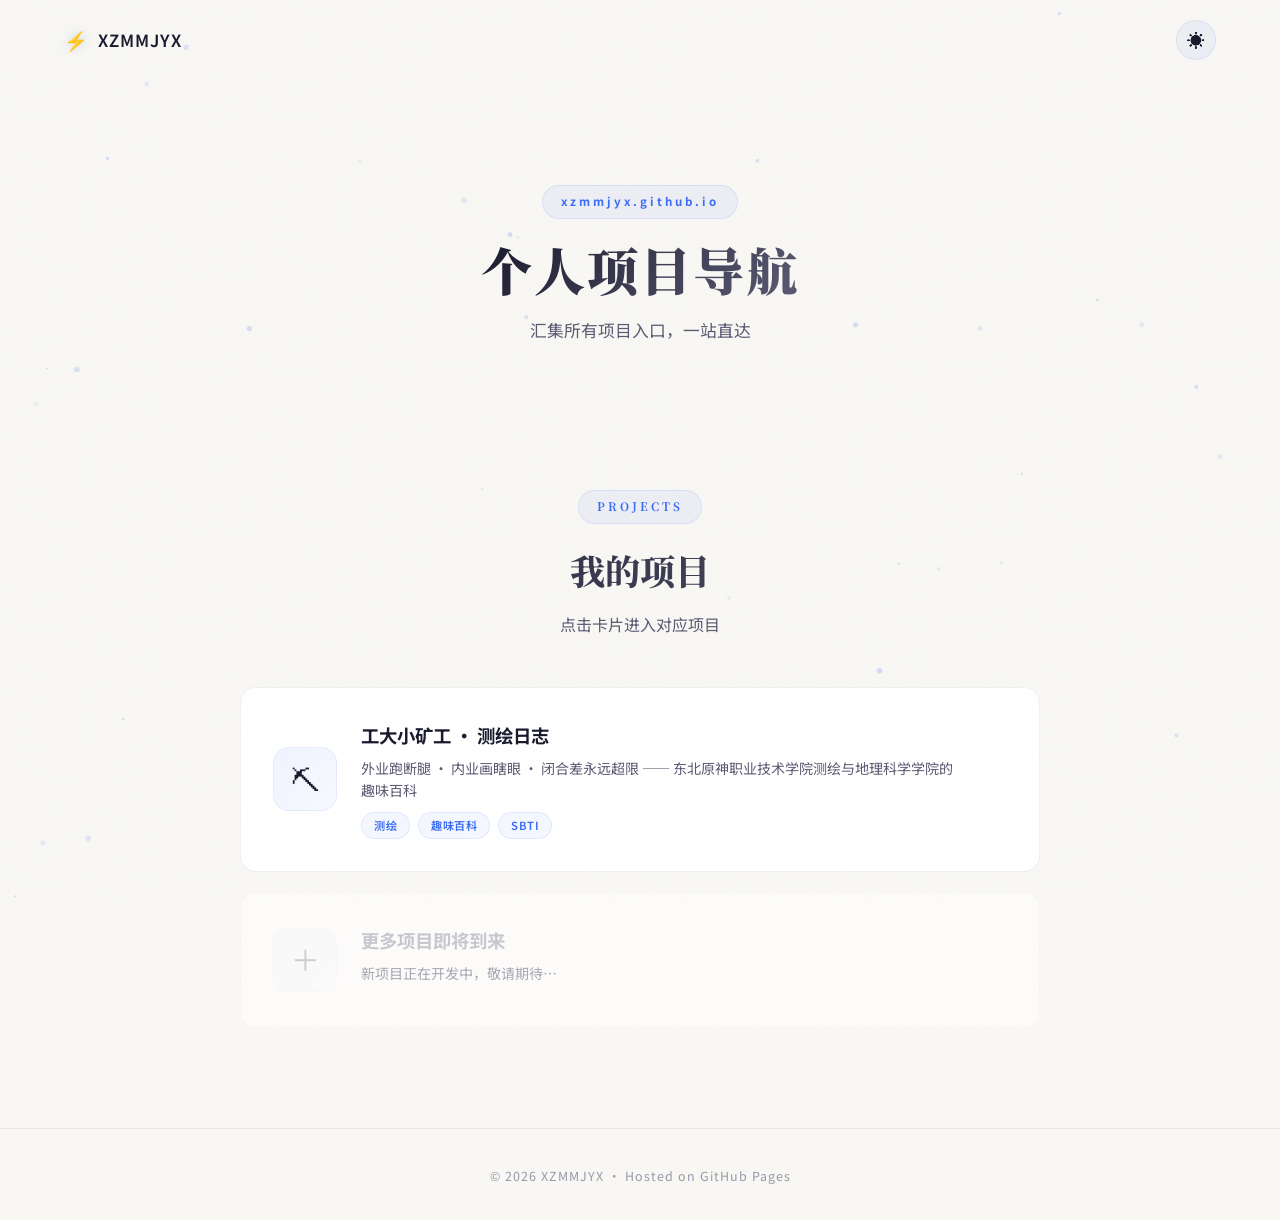
==== commit ed120d07: "feat: 重组项目结构，新增顶层导航网站" ====
--- a/index.html
+++ b/index.html
@@ -3,619 +3,85 @@
 <head>
   <meta charset="UTF-8">
   <meta name="viewport" content="width=device-width, initial-scale=1.0">
-  <title>工大小矿工 · 测绘日志</title>
+  <title>XZMMJYX · 个人导航</title>
   <link rel="stylesheet" href="style.css">
 </head>
 <body>
 
-  <canvas id="cursor-canvas"></canvas>
+  <canvas id="bg-canvas"></canvas>
 
   <div id="page-loader">
     <div class="loader-inner">
       <div class="loader-ring"></div>
-      <span class="loader-text">正在架设基站...</span>
+      <span class="loader-text">正在连接...</span>
     </div>
   </div>
 
   <div class="grain-overlay"></div>
-  <div class="scroll-progress"></div>
-
-  <div class="side-dots" id="side-dots">
-    <a class="dot active" data-section="hero"><span>首页</span></a>
-    <a class="dot" data-section="academy"><span>学院</span></a>
-    <a class="dot" data-section="equipment"><span>装备</span></a>
-    <a class="dot" data-section="timeline"><span>笑话</span></a>
-    <a class="dot" data-section="skills"><span>技能</span></a>
-    <a class="dot" data-section="sbti"><span>SBTI</span></a>
-    <a class="dot" data-section="sorting-hat"><span>分院帽</span></a>
-    <a class="dot" data-section="roast"><span>吐槽</span></a>
-  </div>
 
   <nav id="navbar">
     <div class="nav-inner">
-      <a href="#hero" class="nav-logo">
-        <span class="logo-icon">⛏</span>
-        <span class="logo-text">工大小矿工</span>
+      <a href="#" class="nav-logo">
+        <span class="logo-icon">⚡</span>
+        <span class="logo-text">XZMMJYX</span>
       </a>
-      <ul id="nav-links" class="nav-links">
-        <li><a href="#hero" class="nav-link active" data-section="hero">首页</a></li>
-        <li><a href="#academy" class="nav-link" data-section="academy">学院</a></li>
-        <li><a href="#equipment" class="nav-link" data-section="equipment">装备</a></li>
-        <li><a href="#timeline" class="nav-link" data-section="timeline">地狱笑话</a></li>
-        <li><a href="#skills" class="nav-link" data-section="skills">技能</a></li>
-        <li><a href="#sbti" class="nav-link" data-section="sbti">SBTI</a></li>
-        <li><a href="#sorting-hat" class="nav-link" data-section="sorting-hat">分院帽</a></li>
-        <li><a href="#roast" class="nav-link" data-section="roast">吐槽</a></li>
-      </ul>
-      <button id="nav-toggle" class="nav-toggle" aria-label="菜单">
-        <span></span><span></span><span></span>
-      </button>
+      <div class="nav-right">
+        <button id="theme-toggle" class="theme-toggle" aria-label="切换主题">
+          <span class="theme-icon sun">☀</span>
+          <span class="theme-icon moon">☾</span>
+        </button>
+      </div>
     </div>
   </nav>
 
-  <!-- ==================== Hero ==================== -->
-  <section id="hero">
-    <canvas id="hero-contour" class="hero-layer"></canvas>
-    <canvas id="hero-orbit" class="hero-layer"></canvas>
-    <canvas id="hero-particles" class="hero-layer"></canvas>
-    <div class="hero-glow"></div>
-    <div class="hero-glow gold"></div>
-    <div class="hero-content">
-      <div class="hero-badge">⛏ 东北原神职业技术学院 · 测绘与地理科学学院</div>
-      <h1 id="hero-title" class="hero-title" data-text="工大小矿工"></h1>
-      <p id="hero-subtitle" class="hero-subtitle" data-text="外业跑断腿 · 内业画瞎眼 · 闭合差永远超限"></p>
-      <div class="hero-tags">
-        <span class="hero-tag">控制测量</span>
-        <span class="hero-tag">RTK</span>
-        <span class="hero-tag">水准仪</span>
-        <span class="hero-tag">全站仪</span>
-        <span class="hero-tag">CASS</span>
+  <main>
+    <section class="hero">
+      <div class="hero-content">
+        <div class="hero-badge">xzmmjyx.github.io</div>
+        <h1 class="hero-title">个人项目导航</h1>
+        <p class="hero-subtitle">汇集所有项目入口，一站直达</p>
       </div>
-      <div class="hero-btns">
-        <a href="#academy" class="btn btn-primary" id="btn-explore">探索学院</a>
-        <a href="#sbti" class="btn btn-outline">测绘SBTI</a>
+    </section>
+
+    <section class="projects" id="projects">
+      <div class="section-header">
+        <span class="section-tag">PROJECTS</span>
+        <h2>我的项目</h2>
+        <p>点击卡片进入对应项目</p>
       </div>
-    </div>
-    <div class="hero-stats">
-      <div class="hero-stat-item">
-        <span class="hero-stat-num" data-count="9">0</span>
-        <span class="hero-stat-label">原神学院</span>
-      </div>
-      <div class="hero-stat-divider"></div>
-      <div class="hero-stat-item">
-        <span class="hero-stat-num" data-count="51">0</span>
-        <span class="hero-stat-label">装备图鉴</span>
-      </div>
-      <div class="hero-stat-divider"></div>
-      <div class="hero-stat-item">
-        <span class="hero-stat-num" data-count="30">0</span>
-        <span class="hero-stat-label">SBTI题数</span>
-      </div>
-      <div class="hero-stat-divider"></div>
-      <div class="hero-stat-item">
-        <span class="hero-stat-num" data-count="34">0</span>
-        <span class="hero-stat-label">血泪吐槽</span>
-      </div>
-    </div>
-    <div class="scroll-indicator">
-      <span>Scroll</span>
-      <div class="scroll-arrow">
-        <svg width="20" height="20" viewBox="0 0 24 24" fill="none" stroke="currentColor" stroke-width="1.5"><path d="M12 5v14M5 12l7 7 7-7"/></svg>
-      </div>
-    </div>
-  </section>
+      <div class="project-grid" id="project-grid">
 
-  <!-- 跑马灯 -->
-  <div class="marquee-bar">
-    <div class="marquee-track">
-      <span>⚠️ 坐标闭合差超限 ≠ 我的错 · 是风太大了</span>
-      <span>📐 外业三分钟 · 内业一整天 · 导师一句话全部重来</span>
-      <span>🌡️ 38度高温跑外业 · 晒脱皮了还得继续测</span>
-      <span>📐 全站仪对中整平半小时 · 一看气泡又跑偏了</span>
-      <span>⚠️ 坐标闭合差超限 ≠ 我的错 · 是风太大了</span>
-      <span>📐 外业三分钟 · 内业一整天 · 导师一句话全部重来</span>
-      <span>🌡️ 38度高温跑外业 · 晒脱皮了还得继续测</span>
-      <span>📐 全站仪对中整平半小时 · 一看气泡又跑偏了</span>
-    </div>
-  </div>
+        <a href="./blog/index.html" class="project-card" data-index="0">
+          <div class="card-icon">⛏</div>
+          <div class="card-body">
+            <h3 class="card-title">工大小矿工 · 测绘日志</h3>
+            <p class="card-desc">外业跑断腿 · 内业画瞎眼 · 闭合差永远超限 —— 东北原神职业技术学院测绘与地理科学学院的趣味百科</p>
+            <div class="card-tags">
+              <span class="card-tag">测绘</span>
+              <span class="card-tag">趣味百科</span>
+              <span class="card-tag">SBTI</span>
+            </div>
+          </div>
+          <div class="card-arrow">→</div>
+        </a>
 
-  <!-- ==================== 衔接页：学院过渡 ==================== -->
-  <section class="transition-section transition-dark" id="transition-academy">
-    <div class="transition-section-inner">
-      <div class="transition-section-icon">🏫</div>
-      <h3 class="transition-section-title">探索学院 · 原神化解读</h3>
-      <p class="transition-section-desc">每个学院都有属于自己的元素之力</p>
-    </div>
-  </section>
-
-  <!-- ==================== 东北原神职业技术学院 ==================== -->
-  <section id="academy">
-    <div class="section-header">
-      <span class="section-tag">ACADEMY</span>
-      <h2>东北原神职业技术学院</h2>
-      <p>各学院原神化对号入座 · 点击跳转对应学院官网</p>
-    </div>
-    <div class="academy-grid">
-      <a href="https://www.lntu.edu.cn/" target="_blank" rel="noopener" class="academy-card academy-main">
-        <div class="academy-icon">🏫</div>
-        <div class="academy-info">
-          <h4>东北原神职业技术学院</h4>
-          <p>官网入口 · 提瓦特分校</p>
-          <span class="academy-url">lntu.edu.cn</span>
-        </div>
-        <div class="academy-arrow">
-          <svg width="20" height="20" viewBox="0 0 24 24" fill="none" stroke="currentColor" stroke-width="2"><path d="M7 17L17 7M17 7H7M17 7v10"/></svg>
-        </div>
-      </a>
-      <a href="https://chxy.lntu.edu.cn/" target="_blank" rel="noopener" class="academy-card">
-        <div class="academy-icon">🌿</div>
-        <div class="academy-info">
-          <h4>纳西妲学院</h4>
-          <p>草元素 · 智慧之神的领域</p>
-          <span class="academy-url">chxy.lntu.edu.cn</span>
-        </div>
-        <div class="academy-arrow">
-          <svg width="20" height="20" viewBox="0 0 24 24" fill="none" stroke="currentColor" stroke-width="2"><path d="M7 17L17 7M17 7H7M17 7v10"/></svg>
-        </div>
-      </a>
-      <a href="https://dkxy.lntu.edu.cn/" target="_blank" rel="noopener" class="academy-card">
-        <div class="academy-icon">⚡</div>
-        <div class="academy-info">
-          <h4>雷电将军学院</h4>
-          <p>雷元素 · 永恒之雷的裁决</p>
-          <span class="academy-url">dkxy.lntu.edu.cn</span>
-        </div>
-        <div class="academy-arrow">
-          <svg width="20" height="20" viewBox="0 0 24 24" fill="none" stroke="currentColor" stroke-width="2"><path d="M7 17L17 7M17 7H7M17 7v10"/></svg>
-        </div>
-      </a>
-      <a href="https://aqxy.lntu.edu.cn/" target="_blank" rel="noopener" class="academy-card">
-        <div class="academy-icon">🔥</div>
-        <div class="academy-info">
-          <h4>胡桃学院</h4>
-          <p>火元素 · 往生堂七十七代传人</p>
-          <span class="academy-url">aqxy.lntu.edu.cn</span>
-        </div>
-        <div class="academy-arrow">
-          <svg width="20" height="20" viewBox="0 0 24 24" fill="none" stroke="currentColor" stroke-width="2"><path d="M7 17L17 7M17 7H7M17 7v10"/></svg>
-        </div>
-      </a>
-      <a href="https://kyxy.lntu.edu.cn/" target="_blank" rel="noopener" class="academy-card">
-        <div class="academy-icon">🪨</div>
-        <div class="academy-info">
-          <h4>钟离学院</h4>
-          <p>岩元素 · 岩王帝君的契约</p>
-          <span class="academy-url">kyxy.lntu.edu.cn</span>
-        </div>
-        <div class="academy-arrow">
-          <svg width="20" height="20" viewBox="0 0 24 24" fill="none" stroke="currentColor" stroke-width="2"><path d="M7 17L17 7M17 7H7M17 7v10"/></svg>
-        </div>
-      </a>
-      <a href="https://gsxy.lntu.edu.cn/" target="_blank" rel="noopener" class="academy-card">
-        <div class="academy-icon">💎</div>
-        <div class="academy-info">
-          <h4>凝光学院</h4>
-          <p>岩元素 · 天权星的商道智慧</p>
-          <span class="academy-url">gsxy.lntu.edu.cn</span>
-        </div>
-        <div class="academy-arrow">
-          <svg width="20" height="20" viewBox="0 0 24 24" fill="none" stroke="currentColor" stroke-width="2"><path d="M7 17L17 7M17 7H7M17 7v10"/></svg>
-        </div>
-      </a>
-      <a href="https://tmxy.lntu.edu.cn/" target="_blank" rel="noopener" class="academy-card">
-        <div class="academy-icon">❄️</div>
-        <div class="academy-info">
-          <h4>甘雨学院</h4>
-          <p>冰元素 · 月海亭的千年秘书</p>
-          <span class="academy-url">tmxy.lntu.edu.cn</span>
-        </div>
-        <div class="academy-arrow">
-          <svg width="20" height="20" viewBox="0 0 24 24" fill="none" stroke="currentColor" stroke-width="2"><path d="M7 17L17 7M17 7H7M17 7v10"/></svg>
-        </div>
-      </a>
-      <a href="https://jxxy.lntu.edu.cn/" target="_blank" rel="noopener" class="academy-card">
-        <div class="academy-icon">⚔️</div>
-        <div class="academy-info">
-          <h4>刻晴学院</h4>
-          <p>雷元素 · 霆霓快雨的效率至上</p>
-          <span class="academy-url">jxxy.lntu.edu.cn</span>
-        </div>
-        <div class="academy-arrow">
-          <svg width="20" height="20" viewBox="0 0 24 24" fill="none" stroke="currentColor" stroke-width="2"><path d="M7 17L17 7M17 7H7M17 7v10"/></svg>
-        </div>
-      </a>
-      <a href="https://rjxy.lntu.edu.cn/" target="_blank" rel="noopener" class="academy-card">
-        <div class="academy-icon">🔮</div>
-        <div class="academy-info">
-          <h4>丽莎学院</h4>
-          <p>雷元素 · 须弥教令院毕业生</p>
-          <span class="academy-url">rjxy.lntu.edu.cn</span>
-        </div>
-        <div class="academy-arrow">
-          <svg width="20" height="20" viewBox="0 0 24 24" fill="none" stroke="currentColor" stroke-width="2"><path d="M7 17L17 7M17 7H7M17 7v10"/></svg>
-        </div>
-      </a>
-    </div>
-  </section>
-
-  <!-- ==================== 衔接页：装备库过渡 ==================== -->
-  <section class="transition-section transition-blue" id="transition-equipment">
-    <div class="transition-section-inner">
-      <div class="transition-section-icon">🎒</div>
-      <h3 class="transition-section-title">工欲善其事 · 必先利其器</h3>
-      <p class="transition-section-desc">测绘装备图鉴 · 全面盘点</p>
-    </div>
-  </section>
-
-  <!-- ==================== 装备库 ==================== -->
-  <section id="equipment">
-    <div class="section-header">
-      <span class="section-tag">EQUIPMENT</span>
-      <h2>装备库</h2>
-      <p>工欲善其事 · 先看看装备够不够格</p>
-    </div>
-    <div class="equip-inventory">
-      <div class="equip-inventory-left">
-        <div class="equip-player-card">
-          <div class="equip-player-avatar">⛏</div>
-          <div class="equip-player-info">
-            <h3 class="equip-player-name">工大小矿工</h3>
-            <span class="equip-player-class">测绘与地理科学学院</span>
-          </div>
-          <div class="equip-player-level">Lv.3</div>
-        </div>
-        <div class="equip-sort-wrap">
-          <span class="equip-sort-label">排序方式</span>
-          <div class="equip-sort-btns" id="equip-sort">
-            <button class="equip-sort-btn active" data-sort="default">默认</button>
-            <button class="equip-sort-btn" data-sort="tier">品质</button>
-            <button class="equip-sort-btn" data-sort="power">威力</button>
-            <button class="equip-sort-btn" data-sort="accuracy">精度</button>
+        <div class="project-card placeholder" data-index="1">
+          <div class="card-icon">＋</div>
+          <div class="card-body">
+            <h3 class="card-title">更多项目即将到来</h3>
+            <p class="card-desc">新项目正在开发中，敬请期待…</p>
           </div>
         </div>
-        <div class="equip-filter-wrap">
-          <span class="equip-sort-label">装备筛选</span>
-          <div class="equip-filter" id="equip-filter">
-            <button class="equip-filter-btn active" data-filter="all">全部</button>
-            <button class="equip-filter-btn" data-filter="outdoor">外业</button>
-            <button class="equip-filter-btn" data-filter="office">内业</button>
-            <button class="equip-filter-btn" data-filter="survival">生存</button>
-          </div>
-        </div>
-        <div class="equip-stat-pills" id="equip-stat-pills"></div>
+
       </div>
-      <div class="equip-inventory-center">
-        <div class="equip-grid-header">
-          <span class="equip-grid-title">背包物品</span>
-          <span class="equip-grid-count" id="equip-count"></span>
-        </div>
-        <div class="equip-grid" id="equip-grid"></div>
-      </div>
-      <div class="equip-inventory-right">
-        <div class="equip-detail" id="equip-detail">
-          <div class="equip-detail-empty">
-            <div class="equip-detail-empty-icon">🎒</div>
-            <p>选择一件装备查看详情</p>
-          </div>
-          <div class="equip-detail-content" style="display:none">
-            <div class="equip-detail-banner" id="equip-detail-banner"></div>
-            <div class="equip-detail-icon-wrap">
-              <span class="equip-detail-icon" id="equip-detail-icon"></span>
-            </div>
-            <h3 class="equip-detail-name" id="equip-detail-name"></h3>
-            <span class="equip-detail-brand" id="equip-detail-brand"></span>
-            <div class="equip-detail-tier-wrap">
-              <span class="equip-detail-tier" id="equip-detail-tier"></span>
-              <span class="equip-detail-status" id="equip-detail-status"></span>
-            </div>
-            <div class="equip-detail-stats" id="equip-detail-stats"></div>
-            <div class="equip-detail-bar-group" id="equip-detail-bars"></div>
-            <p class="equip-detail-desc" id="equip-detail-desc"></p>
-          </div>
-        </div>
-      </div>
-    </div>
-    <div class="equip-modal-overlay" id="equip-modal-overlay">
-      <div class="equip-modal" id="equip-modal">
-        <button class="equip-modal-close" id="equip-modal-close">&times;</button>
-        <div class="equip-detail-banner" id="equip-modal-banner"></div>
-        <div class="equip-detail-icon-wrap">
-          <span class="equip-detail-icon" id="equip-modal-icon"></span>
-        </div>
-        <h3 class="equip-detail-name" id="equip-modal-name"></h3>
-        <span class="equip-detail-brand" id="equip-modal-brand"></span>
-        <div class="equip-detail-tier-wrap">
-          <span class="equip-detail-tier" id="equip-modal-tier"></span>
-          <span class="equip-detail-status" id="equip-modal-status"></span>
-        </div>
-        <div class="equip-detail-stats" id="equip-modal-stats"></div>
-        <div class="equip-detail-bar-group" id="equip-modal-bars"></div>
-        <p class="equip-detail-desc" id="equip-modal-desc"></p>
-      </div>
-    </div>
-  </section>
+    </section>
+  </main>
 
-  <!-- ==================== 衔接页：地狱笑话过渡 ==================== -->
-  <section class="transition-section transition-purple" id="transition-timeline">
-    <div class="transition-section-inner">
-      <div class="transition-section-icon">😂</div>
-      <h3 class="transition-section-title">笑着笑着就哭了</h3>
-      <p class="transition-section-desc">测绘人的黑色幽默 · 只有经历过才懂</p>
-    </div>
-  </section>
-
-  <!-- ==================== 翻车时间线 ==================== -->
-  <section id="timeline">
-    <div class="section-header">
-      <span class="section-tag">DARK HUMOR</span>
-      <h2>测绘地狱笑话</h2>
-      <p>悬停暂停 · 点击展开 · 笑着笑着就哭了</p>
-    </div>
-    <div class="hell-scroller" id="hell-scroller">
-      <div class="hell-row hell-row-left">
-        <div class="hell-track" id="hell-track-1"></div>
-      </div>
-      <div class="hell-row hell-row-right">
-        <div class="hell-track" id="hell-track-2"></div>
-      </div>
-      <div class="hell-row hell-row-left">
-        <div class="hell-track" id="hell-track-3"></div>
-      </div>
-    </div>
-    <div class="hell-expanded" id="hell-expanded">
-      <div class="hell-expanded-inner">
-        <div class="hell-expanded-tag" id="hell-expanded-tag"></div>
-        <h3 class="hell-expanded-title" id="hell-expanded-title"></h3>
-        <p class="hell-expanded-body" id="hell-expanded-body"></p>
-        <button class="hell-expanded-close" id="hell-expanded-close">收起</button>
-      </div>
-    </div>
-  </section>
-
-  <!-- ==================== 衔接页：技能树过渡 ==================== -->
-  <section class="transition-section transition-green" id="transition-skills">
-    <div class="transition-section-inner">
-      <div class="transition-section-icon">🌳</div>
-      <h3 class="transition-section-title">技能觉醒 · 解锁天赋树</h3>
-      <p class="transition-section-desc">每个测绘人都有一棵独特的技能树</p>
-    </div>
-  </section>
-
-  <!-- ==================== 技能树 ==================== -->
-  <section id="skills">
-    <div class="section-header">
-      <span class="section-tag">SKILLS</span>
-      <h2>技能树</h2>
-      <p>点击展开各分支 · 大部分技能都是半吊子</p>
-    </div>
-    <div class="skill-summary-bar" id="skill-summary"></div>
-    <div class="skill-radar-wrap">
-      <canvas id="skill-radar" width="320" height="320"></canvas>
-      <div class="skill-radar-legend" id="skill-radar-legend"></div>
-    </div>
-    <div id="skill-tree">
-      <canvas id="skill-canvas" class="skill-canvas"></canvas>
-    </div>
-  </section>
-
-  <!-- ==================== 衔接页：SBTI过渡 ==================== -->
-  <section class="transition-section transition-purple" id="transition-sbti">
-    <div class="transition-section-inner">
-      <div class="transition-section-icon">🧭</div>
-      <h3 class="transition-section-title">测绘人格 · 认识真正的自己</h3>
-      <p class="transition-section-desc">7道题测出你的测绘SBTI</p>
-    </div>
-  </section>
-
-  <!-- ==================== 测绘SBTI测试 ==================== -->
-  <section id="sbti">
-    <div class="section-header">
-      <span class="section-tag">SURVEYING SBTI</span>
-      <h2>测绘SBTI测试</h2>
-      <p>测绘人专属性格测试 · 看看你是哪种测绘人格</p>
-    </div>
-    <div class="sbti-container" id="sbti-container">
-      <div class="sbti-intro" id="sbti-intro">
-              <div class="sbti-intro-icon">🧭</div>
-              <h3>测绘版SBTI人格测试</h3>
-              <p>30题题库随机抽取7道灵魂拷问，15个心理维度，精准定位你的测绘人格。答案无对错，只有"是我本人"和"这说的不就是我吗"。测完记得截图分享，看看你的朋友是哪种测绘狗。</p>
-              <button class="btn btn-primary" id="btn-sbti-start">开始测试（随机7题）</button>
-            </div>
-      <div class="sbti-quiz" id="sbti-quiz" style="display:none">
-        <div class="sbti-progress">
-          <div class="sbti-progress-bar" id="sbti-progress-bar"></div>
-          <span class="sbti-progress-text" id="sbti-progress-text">1/7</span>
-        </div>
-        <div class="sbti-question" id="sbti-question"></div>
-        <div class="sbti-options" id="sbti-options"></div>
-      </div>
-      <div class="sbti-result" id="sbti-result" style="display:none"></div>
-    </div>
-  </section>
-
-  <!-- ==================== 衔接页：分院帽过渡 ==================== -->
-  <section class="transition-section transition-warm" id="transition-hat">
-    <div class="transition-section-inner">
-      <div class="transition-section-icon">🎩</div>
-      <h3 class="transition-section-title">命运的选择 · 分院时刻</h3>
-      <p class="transition-section-desc">专业也好学校也好，都是命</p>
-    </div>
-  </section>
-
-  <!-- ==================== 分院帽 ==================== -->
-  <section id="sorting-hat">
-    <div class="section-header">
-      <span class="section-tag">SORTING HAT</span>
-      <h2>分院帽</h2>
-      <p>专业分院帽 · 学校分院帽 · 命运的齿轮开始转动</p>
-    </div>
-    <div class="hat-container">
-      <div class="hat-choice">
-        <button class="btn btn-hat" id="btn-hat-major" data-hat="major">🎓 专业分院帽</button>
-        <button class="btn btn-hat" id="btn-hat-school" data-hat="school">🏫 学校分院帽</button>
-      </div>
-      <div class="hat-stage" id="hat-stage" style="display:none">
-        <div class="hat-machine-frame">
-          <div class="hat-lights">
-            <span class="hat-light"></span><span class="hat-light"></span><span class="hat-light"></span><span class="hat-light"></span><span class="hat-light"></span><span class="hat-light"></span><span class="hat-light"></span><span class="hat-light"></span><span class="hat-light"></span><span class="hat-light"></span>
-          </div>
-          <div class="hat-machine-display">
-            <div class="hat-slot-machine" id="hat-slot-machine">
-              <div class="hat-mask-left"></div>
-              <div class="hat-mask-right"></div>
-              <div class="hat-glare"></div>
-            </div>
-            <div class="hat-window-frame">
-              <span class="hat-corner tl"></span><span class="hat-corner tr"></span><span class="hat-corner bl"></span><span class="hat-corner br"></span>
-            </div>
-          </div>
-          <div class="hat-lights bottom">
-            <span class="hat-light"></span><span class="hat-light"></span><span class="hat-light"></span><span class="hat-light"></span><span class="hat-light"></span><span class="hat-light"></span><span class="hat-light"></span><span class="hat-light"></span><span class="hat-light"></span><span class="hat-light"></span>
-          </div>
-        </div>
-        <div class="hat-result" id="hat-result"></div>
-      </div>
-    </div>
-  </section>
-
-  <!-- ==================== 衔接页：吐槽墙过渡 ==================== -->
-  <section class="transition-section transition-warm" id="transition-roast">
-    <div class="transition-section-inner">
-      <div class="transition-section-icon">🔥</div>
-      <h3 class="transition-section-title">不吐不快 · 真情实感</h3>
-      <p class="transition-section-desc">工大学子的心声 · 字字扎心</p>
-    </div>
-  </section>
-
-  <!-- ==================== 吐槽墙 ==================== -->
-  <section id="roast">
-    <div class="section-header">
-      <span class="section-tag">COMPLAINTS</span>
-      <h2>吐槽墙</h2>
-      <p>工大学生的血泪控诉 · 字字珠玑 · 句句扎心</p>
-    </div>
-    <div class="roast-controls">
-      <button class="roast-filter-btn active" data-roast="all">全部</button>
-      <button class="roast-filter-btn" data-roast="school">学校</button>
-      <button class="roast-filter-btn" data-roast="life">生活</button>
-      <button class="roast-filter-btn" data-roast="study">学习</button>
-    </div>
-    <div class="roast-grid" id="roast-grid">
-    </div>
-    <div class="roast-actions">
-      <button class="btn btn-roast-prank" id="btn-roast-prank">🔥 我也要吐槽</button>
-    </div>
-  </section>
-
-  <!-- 吐槽恶搞弹窗 -->
-  <div class="roast-modal-overlay" id="roast-modal-overlay">
-    <div class="roast-modal">
-      <button class="roast-modal-close" id="roast-modal-close">&times;</button>
-      <div class="roast-modal-header">
-        <div class="roast-modal-icon">📝</div>
-        <h3>实名吐槽通道</h3>
-        <p>为了更好地处理您的意见，请完善以下信息</p>
-      </div>
-      <div class="roast-modal-step" id="roast-step-1">
-        <div class="roast-form-group">
-          <label>姓名 <span class="roast-required">*</span></label>
-          <input type="text" id="roast-name" placeholder="请输入您的真实姓名">
-        </div>
-        <div class="roast-form-group">
-          <label>学号 <span class="roast-required">*</span></label>
-          <input type="text" id="roast-student-id" placeholder="请输入您的学号">
-        </div>
-        <div class="roast-form-group">
-          <label>身份证号 <span class="roast-required">*</span></label>
-          <input type="text" id="roast-id-card" placeholder="请输入18位身份证号码">
-        </div>
-        <button class="btn btn-roast-next" id="roast-next-1">下一步</button>
-      </div>
-      <div class="roast-modal-step" id="roast-step-2" style="display:none">
-        <div class="roast-form-group">
-          <label>专业 <span class="roast-required">*</span></label>
-          <input type="text" id="roast-major" placeholder="请输入您的专业">
-        </div>
-        <div class="roast-form-group">
-          <label>年级 <span class="roast-required">*</span></label>
-          <select id="roast-grade">
-            <option value="">请选择年级</option>
-            <option>2022级</option>
-            <option>2023级</option>
-            <option>2024级</option>
-            <option>2025级</option>
-          </select>
-        </div>
-        <div class="roast-form-group">
-          <label>班级 <span class="roast-required">*</span></label>
-          <input type="text" id="roast-class" placeholder="请输入您的班级，如：测绘24-1班">
-        </div>
-        <div class="roast-form-group">
-          <label>宿舍号 <span class="roast-required">*</span></label>
-          <input type="text" id="roast-dorm" placeholder="请输入宿舍号，如：3号楼511">
-        </div>
-        <div class="roast-form-group">
-          <label>班导师姓名 <span class="roast-required">*</span></label>
-          <input type="text" id="roast-advisor-name" placeholder="请输入班导师姓名">
-        </div>
-        <div class="roast-form-group">
-          <label>班导师电话号 <span class="roast-required">*</span></label>
-          <input type="text" id="roast-advisor-phone" placeholder="请输入班导师手机号码">
-        </div>
-        <div class="roast-form-actions">
-          <button class="btn btn-roast-back" id="roast-back-2">上一步</button>
-          <button class="btn btn-roast-submit" id="roast-submit-real">提交吐槽</button>
-        </div>
-      </div>
-    </div>
-  </div>
-
-  <!-- ==================== 页脚 ==================== -->
-  <footer id="footer">
+  <footer class="footer">
     <div class="footer-inner">
-      <div class="footer-top">
-        <div class="footer-brand">
-          <span class="logo-icon">⛏</span>
-          <span>工大小矿工</span>
-        </div>
-        <div class="footer-nav">
-          <a href="#academy">学院</a>
-          <a href="#equipment">装备库</a>
-          <a href="#sbti">SBTI</a>
-          <a href="#sorting-hat">分院帽</a>
-          <a href="#timeline">地狱笑话</a>
-        </div>
-      </div>
-      <div class="footer-divider"></div>
-      <div class="footer-bottom">
-        <div class="footer-social">
-          <a href="#" class="social-icon" aria-label="微博" title="微博">
-            <svg viewBox="0 0 24 24" fill="currentColor"><path d="M20.194 14.197c0 3.96-4.673 7.165-10.438 7.165-5.766 0-10.438-3.205-10.438-7.165 0-3.96 4.672-7.166 10.438-7.166 5.765 0 10.438 3.206 10.438 7.166zm-3.284-.403c-.188-2.657-3.318-4.484-6.986-4.076-3.668.408-6.408 2.89-6.122 5.547.286 2.657 3.416 4.484 7.084 4.076 3.669-.408 6.412-2.89 6.024-5.547z"/></svg>
-          </a>
-          <a href="#" class="social-icon" aria-label="B站" title="B站">
-            <svg viewBox="0 0 24 24" fill="currentColor"><path d="M17.813 4.653h.854c1.51.054 2.769.578 3.773 1.574 1.004.995 1.524 2.249 1.56 3.76v7.36c-.036 1.51-.556 2.769-1.56 3.773s-2.262 1.524-3.773 1.56H5.333c-1.51-.036-2.769-.556-3.773-1.56S.036 18.858 0 17.347v-7.36c.036-1.511.556-2.765 1.56-3.76 1.004-.996 2.262-1.52 3.773-1.574h.774l-1.174-1.12a1.234 1.234 0 0 1-.373-.906c0-.356.124-.658.373-.907l.027-.027c.267-.249.573-.373.92-.373.347 0 .653.124.92.373L9.653 4.44c.071.071.134.142.187.213h4.267a.836.836 0 0 1 .16-.213l2.853-2.747c.267-.249.573-.373.92-.373.347 0 .662.151.929.4.267.249.391.551.391.907 0 .355-.124.657-.373.906zM5.333 7.24c-.746.018-1.373.276-1.88.773-.506.498-.769 1.13-.786 1.894v7.52c.017.764.28 1.395.786 1.893.507.498 1.134.756 1.88.773h13.334c.746-.017 1.373-.275 1.88-.773.506-.498.769-1.129.786-1.893v-7.52c-.017-.765-.28-1.396-.786-1.894-.507-.497-1.134-.755-1.88-.773zM8 11.107c.373 0 .684.124.933.373.25.249.383.569.4.96v1.173c-.017.391-.15.711-.4.96-.249.25-.56.374-.933.374s-.684-.125-.933-.374c-.25-.249-.383-.569-.4-.96V12.44c.017-.391.15-.711.4-.96.249-.254.56-.378.933-.378zm8 0c.373 0 .684.124.933.373.25.249.383.569.4.96v1.173c-.017.391-.15.711-.4.96-.249.25-.56.374-.933.374s-.684-.125-.933-.374c-.25-.249-.383-.569-.4-.96V12.44c.017-.391.15-.711.4-.96.249-.254.56-.378.933-.378z"/></svg>
-          </a>
-          <a href="#" class="social-icon" aria-label="邮箱" title="邮箱">
-            <svg viewBox="0 0 24 24" fill="currentColor"><path d="M20 4H4c-1.1 0-2 .9-2 2v12c0 1.1.9 2 2 2h16c1.1 0 2-.9 2-2V6c0-1.1-.9-2-2-2zm0 4l-8 5-8-5V6l8 5 8-5v2z"/></svg>
-          </a>
-        </div>
-        <p class="footer-copy">&copy; 2026 工大小矿工 · 跑点不忘摸鱼 · 摸鱼不忘跑点</p>
-      </div>
+      <span class="footer-text">© 2026 XZMMJYX · Hosted on GitHub Pages</span>
     </div>
   </footer>
-
-  <button id="back-to-top" aria-label="回到顶部">
-    <svg width="24" height="24" viewBox="0 0 24 24" fill="none" stroke="currentColor" stroke-width="2"><path d="M12 19V5M5 12l7-7 7 7"/></svg>
-  </button>
-
-  <button id="theme-toggle" aria-label="切换深色模式">
-    <svg class="icon-sun" viewBox="0 0 24 24" fill="none" stroke="currentColor" stroke-width="2">
-      <circle cx="12" cy="12" r="5"/><path d="M12 1v2M12 21v2M4.22 4.22l1.42 1.42M18.36 18.36l1.42 1.42M1 12h2M21 12h2M4.22 19.78l1.42-1.42M18.36 5.64l1.42-1.42"/>
-    </svg>
-    <svg class="icon-moon" viewBox="0 0 24 24" fill="none" stroke="currentColor" stroke-width="2">
-      <path d="M21 12.79A9 9 0 1111.21 3a7 7 0 009.79 9.79z"/>
-    </svg>
-  </button>
 
   <script src="script.js"></script>
 </body>
--- a/style.css
+++ b/style.css
@@ -1,4 +1,4 @@
-@import url('https://fonts.googleapis.com/css2?family=Noto+Sans+SC:wght@300;400;500;600;700;900&family=Noto+Serif+SC:wght@400;700;900&family=ZCOOL+QingKe+HuangYou&display=swap');
+@import url('https://fonts.googleapis.com/css2?family=Noto+Sans+SC:wght@300;400;500;600;700;900&family=Noto+Serif+SC:wght@400;700;900&display=swap');
 *,*::before,*::after{margin:0;padding:0;box-sizing:border-box}
 :root{
   --bg:#f8f7f4;
@@ -13,9 +13,6 @@
   --accent2:#2854d0;
   --accent3:#6b93ff;
   --gold:#c49a2a;
-  --red:#dc2626;
-  --red2:#b91c1c;
-  --red-glow:rgba(220,38,38,.25);
   --radius:16px;
   --radius-sm:10px;
   --glass:rgba(255,255,255,.72);
@@ -26,11 +23,8 @@
   --transition:.3s cubic-bezier(.4,0,.2,1);
   --font:'仿宋_GB2312','FangSong_GB2312','仿宋','FangSong','STFangsong','Noto Sans SC','Microsoft YaHei',sans-serif;
   --font-display:'华文魏碑','STXinwei','汉仪魏碑','HYWeiBei','方正魏碑','FZWeiBei','Noto Serif SC',serif;
-  --font-fun:'华文魏碑','STXinwei','汉仪魏碑','HYWeiBei','Noto Serif SC',serif;
-  --font-mono:'Courier New','仿宋','FangSong',monospace;
-  --hero-gradient:linear-gradient(180deg,#ffffff 0%,#f0f2ff 40%,#e8ecff 70%,#f5f3f0 100%);
 }
-html{scroll-behavior:smooth;scroll-padding-top:80px;font-size:16px}
+html{scroll-behavior:smooth;font-size:16px}
 body{font-family:var(--font);background:var(--bg);color:var(--txt);line-height:1.7;overflow-x:hidden;min-height:100vh}
 body.dark{
   --bg:#0a0a12;
@@ -50,681 +44,101 @@
   --border:rgba(255,255,255,.06);
   --shadow:0 8px 32px rgba(0,0,0,.4);
   --shadow-lg:0 16px 48px rgba(0,0,0,.5);
-  --hero-gradient:linear-gradient(180deg,#0d0d1a 0%,#12102a 40%,#0a1628 70%,#0d0d1a 100%);
 }
 a{color:inherit;text-decoration:none}
-ul{list-style:none}
-img{display:block;max-width:100%}
 button{cursor:pointer;border:none;background:none;font:inherit;color:inherit}
 
-@keyframes grain{0%,100%{transform:translate(0,0)}10%{transform:translate(-2%,-2%)}30%{transform:translate(1%,-3%)}50%{transform:translate(-1%,2%)}70%{transform:translate(3%,1%)}90%{transform:translate(-2%,3%)}}
 @keyframes fadeUp{from{opacity:0;transform:translateY(40px)}to{opacity:1;transform:translateY(0)}}
 @keyframes fadeIn{from{opacity:0}to{opacity:1}}
-@keyframes scaleIn{from{opacity:0;transform:scale(.9)}to{opacity:1;transform:scale(1)}}
-@keyframes slideLeft{from{opacity:0;transform:translateX(-40px)}to{opacity:1;transform:translateX(0)}}
-@keyframes slideRight{from{opacity:0;transform:translateX(40px)}to{opacity:1;transform:translateX(0)}}
+@keyframes loaderSpin{from{transform:rotate(0deg)}to{transform:rotate(360deg)}}
 @keyframes pulse{0%,100%{opacity:1}50%{opacity:.5}}
-@keyframes glow{0%,100%{box-shadow:0 0 20px var(--red-glow)}50%{box-shadow:0 0 50px var(--red-glow),0 0 100px rgba(220,38,38,.15)}}
+@keyframes grain{0%,100%{transform:translate(0,0)}10%{transform:translate(-2%,-2%)}30%{transform:translate(1%,-3%)}50%{transform:translate(-1%,2%)}70%{transform:translate(3%,1%)}90%{transform:translate(-2%,3%)}}
+@keyframes heroBreath{0%,100%{filter:blur(0px) brightness(1)}50%{filter:blur(.3px) brightness(1.02)}}
+@keyframes dotPulse{0%,100%{box-shadow:0 0 0 0 rgba(108,140,255,.4)}50%{box-shadow:0 0 0 6px rgba(108,140,255,0)}}
+@keyframes cardShine{0%{left:-100%}100%{left:200%}}
 @keyframes float{0%,100%{transform:translateY(0)}50%{transform:translateY(-8px)}}
-@keyframes rotate{from{transform:rotate(0deg)}to{transform:rotate(360deg)}}
-@keyframes marquee{from{transform:translateX(0)}to{transform:translateX(-50%)}}
-@keyframes typewriter{from{width:0}to{width:100%}}
-@keyframes blink{0%,100%{border-color:var(--accent)}50%{border-color:transparent}}
-@keyframes loaderSpin{from{transform:rotate(0deg)}to{transform:rotate(360deg)}}
-@keyframes heroFloat{0%,100%{transform:translate(0,0)}25%{transform:translate(5px,-5px)}50%{transform:translate(0,-10px)}75%{transform:translate(-5px,-5px)}}
-@keyframes gridLine{from{opacity:0}to{opacity:.15}}
-@keyframes starRotate{from{transform:rotate(0deg)}to{transform:rotate(360deg)}}
-@keyframes redLine{from{width:0}to{width:100%}}
-@keyframes scanline{0%{top:-100%}100%{top:100%}}
-@keyframes bgPan{0%{background-position:0% 0%}50%{background-position:100% 100%}100%{background-position:0% 0%}}
-@keyframes badgeShine{0%{background-position:-200% 0}100%{background-position:200% 0}}
-@keyframes photoFrameGlow{0%,100%{border-color:rgba(220,38,38,.5)}50%{border-color:rgba(220,38,38,.2)}}
-@keyframes dotPulse{0%,100%{box-shadow:0 0 0 0 rgba(108,140,255,.4)}50%{box-shadow:0 0 0 6px rgba(108,140,255,0)}}
 
-#cursor-canvas{position:fixed;top:0;left:0;width:100%;height:100%;pointer-events:none;z-index:9999}
+#bg-canvas{position:fixed;top:0;left:0;width:100%;height:100%;pointer-events:none;z-index:0}
+
 #page-loader{position:fixed;inset:0;background:var(--bg);z-index:10000;display:flex;align-items:center;justify-content:center;transition:opacity .8s,visibility .8s}
 #page-loader.hidden{opacity:0;visibility:hidden;pointer-events:none}
 .loader-inner{text-align:center}
 .loader-ring{width:48px;height:48px;border:2px solid rgba(59,108,245,.12);border-top-color:var(--accent);border-radius:50%;animation:loaderSpin .8s linear infinite;margin:0 auto 16px}
 .loader-text{color:var(--txt3);font-size:.82rem;letter-spacing:3px;font-family:var(--font)}
+
 .grain-overlay{position:fixed;inset:0;pointer-events:none;z-index:9998;opacity:.015;background-image:url("data:image/svg+xml,%3Csvg viewBox='0 0 256 256' xmlns='http://www.w3.org/2000/svg'%3E%3Cfilter id='n'%3E%3CfeTurbulence type='fractalNoise' baseFrequency='.85' numOctaves='4' stitchTiles='stitch'/%3E%3C/filter%3E%3Crect width='100%25' height='100%25' filter='url(%23n)'/%3E%3C/svg%3E");background-size:256px;animation:grain 8s steps(10) infinite}
-.scroll-progress{position:fixed;top:0;left:0;height:2px;background:linear-gradient(90deg,var(--accent),var(--accent3),var(--gold));z-index:9999;transition:width .1s;width:0%}
 
-.side-dots{position:fixed;right:24px;top:50%;transform:translateY(-50%);z-index:100;display:flex;flex-direction:column;gap:16px}
-.dot{width:10px;height:10px;border-radius:50%;background:var(--txt3);cursor:pointer;position:relative;transition:var(--transition);opacity:.35}
-.dot.active{background:var(--accent);opacity:1;box-shadow:0 0 8px rgba(59,108,245,.4)}
-.dot span{position:absolute;right:24px;top:50%;transform:translateY(-50%);background:var(--glass);backdrop-filter:blur(12px);-webkit-backdrop-filter:blur(12px);padding:4px 12px;border-radius:8px;font-size:.72rem;white-space:nowrap;opacity:0;pointer-events:none;transition:var(--transition);border:1px solid var(--border);font-family:var(--font)}
-.dot:hover span{opacity:1}
-
-#navbar{position:fixed;top:0;left:0;width:100%;z-index:1000;padding:16px 0;transition:var(--transition)}
+#navbar{position:fixed;top:0;left:0;width:100%;z-index:1000;padding:20px 0;transition:var(--transition)}
 #navbar.scrolled{background:rgba(255,255,255,.65);backdrop-filter:blur(20px) saturate(1.4);-webkit-backdrop-filter:blur(20px) saturate(1.4);border-bottom:1px solid rgba(0,0,0,.04);padding:10px 0;box-shadow:0 1px 20px rgba(0,0,0,.04)}
 body.dark #navbar.scrolled{background:rgba(10,10,18,.65);border-bottom:1px solid rgba(255,255,255,.04);box-shadow:0 1px 20px rgba(0,0,0,.3)}
 .nav-inner{max-width:1200px;margin:0 auto;padding:0 24px;display:flex;align-items:center;justify-content:space-between}
 .nav-logo{display:flex;align-items:center;gap:10px;font-weight:700;font-size:1.05rem;font-family:var(--font)}
 .logo-icon{font-size:1.2rem;filter:drop-shadow(0 0 6px rgba(59,108,245,.25))}
 .logo-text{color:var(--txt);letter-spacing:1px;font-weight:600}
-.nav-links{display:flex;gap:2px}
-.nav-link{padding:8px 14px;border-radius:var(--radius-sm);font-size:.84rem;color:var(--txt3);transition:var(--transition);position:relative;font-family:var(--font);font-weight:400;letter-spacing:.3px}
-.nav-link::after{content:'';position:absolute;bottom:4px;left:50%;width:0;height:2px;background:var(--accent);border-radius:1px;transition:all .35s cubic-bezier(.4,0,.2,1);transform:translateX(-50%)}
-.nav-link:hover{color:var(--txt);transform:scale(1.04);background:rgba(255,255,255,.5)}
-.nav-link.active{color:var(--accent);font-weight:600}
-.nav-link.active::after{width:20px}
-.nav-toggle{display:none;flex-direction:column;gap:5px;padding:8px}
-.nav-toggle span{width:22px;height:2px;background:var(--txt);border-radius:2px;transition:var(--transition)}
-.nav-toggle.open span:nth-child(1){transform:rotate(45deg) translate(5px,5px)}
-.nav-toggle.open span:nth-child(2){opacity:0}
-.nav-toggle.open span:nth-child(3){transform:rotate(-45deg) translate(5px,-5px)}
+.nav-right{display:flex;align-items:center;gap:12px}
+.theme-toggle{width:40px;height:40px;border-radius:50%;display:flex;align-items:center;justify-content:center;position:relative;overflow:hidden;transition:var(--transition);background:rgba(59,108,245,.06);border:1px solid rgba(59,108,245,.1)}
+.theme-toggle:hover{background:rgba(59,108,245,.12);transform:scale(1.08)}
+.theme-icon{font-size:1.1rem;transition:var(--transition);position:absolute}
+.theme-icon.sun{opacity:1;transform:rotate(0deg)}
+.theme-icon.moon{opacity:0;transform:rotate(-90deg)}
+body.dark .theme-icon.sun{opacity:0;transform:rotate(90deg)}
+body.dark .theme-icon.moon{opacity:1;transform:rotate(0deg)}
 
-.btn{display:inline-flex;align-items:center;gap:8px;padding:14px 32px;border-radius:var(--radius);font-size:.92rem;font-weight:600;transition:all .35s cubic-bezier(.4,0,.2,1);position:relative;overflow:hidden;font-family:var(--font)}
-.btn::before{content:'';position:absolute;inset:0;background:linear-gradient(135deg,rgba(255,255,255,.15),transparent);opacity:0;transition:var(--transition)}
-.btn:hover::before{opacity:1}
-.btn-primary{background:linear-gradient(135deg,var(--accent),var(--accent2));color:#fff;box-shadow:0 4px 20px rgba(59,108,245,.25)}
-.btn-primary:hover{transform:translateY(-2px);box-shadow:0 8px 30px rgba(59,108,245,.35)}
-.btn-primary .ripple{position:absolute;border-radius:50%;background:rgba(255,255,255,.3);transform:scale(0);animation:ripple .6s ease-out;pointer-events:none}
-@keyframes ripple{to{transform:scale(4);opacity:0}}
-.btn-outline{border:1.5px solid rgba(0,0,0,.08);color:var(--txt2);background:rgba(255,255,255,.4);backdrop-filter:blur(8px);-webkit-backdrop-filter:blur(8px)}
-.btn-outline:hover{border-color:var(--accent);color:var(--accent);background:rgba(255,255,255,.7);transform:translateY(-2px)}
-.btn-sm{padding:8px 20px;font-size:.82rem;border-radius:var(--radius-sm);background:linear-gradient(135deg,var(--accent),var(--accent2));color:#fff}
-.btn-sm:hover{opacity:.9}
+.hero{min-height:50vh;display:flex;flex-direction:column;align-items:center;justify-content:center;position:relative;padding:140px 24px 60px;text-align:center;z-index:1}
+.hero-content{max-width:700px;animation:fadeUp .8s ease-out both}
+.hero-badge{display:inline-block;padding:6px 18px;border-radius:20px;font-size:.72rem;font-weight:700;letter-spacing:3px;background:rgba(59,108,245,.06);color:var(--accent);border:1px solid rgba(59,108,245,.12);margin-bottom:20px;font-family:var(--font)}
+.hero-title{font-family:var(--font-display);font-size:3.2rem;font-weight:900;line-height:1.2;margin-bottom:16px;background:linear-gradient(135deg,var(--txt),var(--txt2));-webkit-background-clip:text;-webkit-text-fill-color:transparent;background-clip:text;letter-spacing:2px;animation:heroBreath 4s ease-in-out infinite}
+.hero-subtitle{color:var(--txt2);font-size:1.05rem;font-family:var(--font)}
 
-section{position:relative;padding:100px 24px;isolation:isolate}
-.section-header{text-align:center;margin-bottom:56px;opacity:0;transform:translateY(30px);transition:opacity .8s,transform .8s}
+.projects{position:relative;padding:40px 24px 100px;z-index:1}
+.section-header{text-align:center;margin-bottom:48px;opacity:0;transform:translateY(30px);transition:opacity .8s,transform .8s}
 .section-header.visible{opacity:1;transform:translateY(0)}
 .section-tag{display:inline-block;padding:6px 18px;border-radius:20px;font-size:.72rem;font-weight:700;letter-spacing:3px;text-transform:uppercase;background:rgba(59,108,245,.06);color:var(--accent);border:1px solid rgba(59,108,245,.12);margin-bottom:16px;font-family:var(--font-display)}
-.section-header h2{font-size:2.6rem;font-weight:800;margin-bottom:12px;background:linear-gradient(135deg,var(--txt),var(--txt2));-webkit-background-clip:text;-webkit-text-fill-color:transparent;background-clip:text;font-family:var(--font-display)}
+.section-header h2{font-size:2.2rem;font-weight:800;margin-bottom:12px;background:linear-gradient(135deg,var(--txt),var(--txt2));-webkit-background-clip:text;-webkit-text-fill-color:transparent;background-clip:text;font-family:var(--font-display)}
 .section-header p{color:var(--txt2);font-size:1rem}
 
-#hero{min-height:100vh;display:flex;flex-direction:column;align-items:center;justify-content:center;position:relative;overflow:hidden;padding:0;background:var(--hero-gradient)}
-.hero-layer{position:absolute;inset:0;pointer-events:none}
-#hero-contour{z-index:1;opacity:.35}
-#hero-orbit{z-index:2;opacity:.5}
-#hero-particles{z-index:3}
-.hero-glow{position:absolute;z-index:2;width:600px;height:600px;border-radius:50%;background:radial-gradient(circle,rgba(59,108,245,.06) 0%,transparent 60%);top:20%;left:30%;transform:translate(-50%,-50%);animation:heroGlow 8s ease-in-out infinite;pointer-events:none}
-.hero-glow.gold{left:auto;right:20%;background:radial-gradient(circle,rgba(196,154,42,.04) 0%,transparent 60%);animation-delay:-4s}
-@keyframes heroGlow{0%,100%{transform:translate(-50%,-50%) scale(1);opacity:.6}50%{transform:translate(-50%,-50%) scale(1.2);opacity:1}}
+.project-grid{max-width:800px;margin:0 auto;display:flex;flex-direction:column;gap:20px}
 
-.hero-content{position:relative;z-index:10;text-align:center;max-width:800px;padding:0 24px;flex:1;display:flex;flex-direction:column;align-items:center;justify-content:center}
-.hero-badge{display:inline-flex;align-items:center;gap:8px;padding:8px 22px;border-radius:30px;font-size:.78rem;font-family:var(--font-display);background:rgba(59,108,245,.06);border:1px solid rgba(59,108,245,.1);color:var(--accent);margin-bottom:28px;backdrop-filter:blur(8px);-webkit-backdrop-filter:blur(8px);animation:fadeUp 1s .3s ease-out both;font-weight:500;letter-spacing:.5px}
-.hero-title{font-family:var(--font-display);font-size:5rem;font-weight:900;line-height:1.1;margin-bottom:24px;min-height:1.15em;color:var(--txt);letter-spacing:2px;text-shadow:0 2px 40px rgba(59,108,245,.08);animation:heroBreath 4s ease-in-out infinite}
-@keyframes heroBreath{0%,100%{filter:blur(0px) brightness(1)}50%{filter:blur(.3px) brightness(1.02)}}
-.hero-title .char{display:inline-block;opacity:0;transform:translateY(20px);animation:charIn .6s ease-out forwards}
-@keyframes charIn{to{opacity:1;transform:translateY(0)}}
-.hero-subtitle{font-size:1.05rem;color:var(--txt3);margin-bottom:32px;letter-spacing:3px;font-family:var(--font-display);font-weight:300}
-.hero-subtitle .sub-char{display:inline-block;opacity:0;transform:translateY(12px);animation:charIn .4s ease-out forwards}
-.hero-tags{display:flex;flex-wrap:wrap;gap:10px;justify-content:center;margin-bottom:40px;animation:fadeUp 1s .9s ease-out both}
-.hero-tag{padding:7px 18px;border-radius:24px;font-size:.78rem;background:rgba(59,108,245,.05);border:1px solid rgba(59,108,245,.1);color:var(--accent);transition:all .35s cubic-bezier(.4,0,.2,1);backdrop-filter:blur(6px);-webkit-backdrop-filter:blur(6px);font-family:var(--font);font-weight:500;cursor:default;position:relative;overflow:hidden}
-.hero-tag:hover{transform:scale(1.08);border-color:var(--accent);background:rgba(59,108,245,.1);box-shadow:0 4px 16px rgba(59,108,245,.12)}
-.hero-tag .tag-spark{position:absolute;border-radius:50%;background:var(--accent);pointer-events:none;animation:sparkOut .5s ease-out forwards}
-@keyframes sparkOut{0%{opacity:.8;transform:scale(0)}100%{opacity:0;transform:scale(1)}}
+.project-card{display:flex;align-items:center;gap:24px;padding:32px;border-radius:var(--radius);background:var(--card);border:1px solid var(--border);transition:all .4s cubic-bezier(.4,0,.2,1);position:relative;overflow:hidden;opacity:0;transform:translateY(30px);text-decoration:none;cursor:pointer}
+.project-card.visible{opacity:1;transform:translateY(0)}
+.project-card::before{content:'';position:absolute;top:0;left:-100%;width:60%;height:100%;background:linear-gradient(90deg,transparent,rgba(255,255,255,.06),transparent);transition:none;pointer-events:none}
+.project-card:hover::before{animation:cardShine .8s ease-out}
+.project-card:hover{transform:translateY(-4px);box-shadow:var(--shadow-lg);border-color:rgba(59,108,245,.15);background:var(--card-hover)}
+.project-card.placeholder{cursor:default;opacity:0;transform:translateY(30px);border-style:dashed}
+.project-card.placeholder.visible{opacity:.5;transform:translateY(0)}
+.project-card.placeholder:hover{transform:translateY(0);box-shadow:none;border-color:var(--border);background:var(--card)}
+.project-card.placeholder .card-icon{opacity:.4}
+.project-card.placeholder .card-title{color:var(--txt3)}
 
-.hero-btns{display:flex;gap:16px;justify-content:center;animation:fadeUp 1s 1.1s ease-out both}
-.scroll-indicator{position:absolute;bottom:32px;left:50%;transform:translateX(-50%);text-align:center;animation:fadeUp 1s 1.3s ease-out both;z-index:10}
-.scroll-indicator span{display:block;font-size:.7rem;color:var(--txt3);margin-bottom:8px;letter-spacing:3px;font-family:var(--font-display);text-transform:uppercase}
-.scroll-arrow{color:var(--txt3);opacity:.4;animation:float 2.5s ease-in-out infinite}
-.scroll-indicator .scroll-dot-track{display:flex;flex-direction:column;align-items:center;gap:6px;margin-top:8px}
-.scroll-indicator .scroll-dot{width:6px;height:6px;border-radius:50%;background:var(--txt3);opacity:.2;transition:var(--transition)}
-.scroll-indicator .scroll-dot.active{background:var(--accent);opacity:1;height:18px;border-radius:3px}
+.card-icon{width:64px;height:64px;border-radius:16px;background:linear-gradient(135deg,rgba(59,108,245,.08),rgba(59,108,245,.04));display:flex;align-items:center;justify-content:center;font-size:1.8rem;flex-shrink:0;border:1px solid rgba(59,108,245,.08);transition:var(--transition)}
+.project-card:hover .card-icon{transform:scale(1.08);background:linear-gradient(135deg,rgba(59,108,245,.14),rgba(59,108,245,.06))}
+body.dark .card-icon{background:linear-gradient(135deg,rgba(108,140,255,.12),rgba(108,140,255,.04));border-color:rgba(108,140,255,.08)}
+body.dark .project-card:hover .card-icon{background:linear-gradient(135deg,rgba(108,140,255,.2),rgba(108,140,255,.08))}
+.card-body{flex:1;min-width:0}
+.card-title{font-size:1.15rem;font-weight:700;margin-bottom:6px;color:var(--txt);font-family:var(--font);transition:var(--transition)}
+.project-card:hover .card-title{color:var(--accent)}
+.card-desc{font-size:.88rem;color:var(--txt2);line-height:1.6;margin-bottom:10px;display:-webkit-box;-webkit-line-clamp:2;-webkit-box-orient:vertical;overflow:hidden}
+.card-tags{display:flex;gap:8px;flex-wrap:wrap}
+.card-tag{padding:3px 12px;border-radius:20px;font-size:.7rem;font-weight:600;letter-spacing:.5px;background:rgba(59,108,245,.05);color:var(--accent);border:1px solid rgba(59,108,245,.1);font-family:var(--font)}
+.card-arrow{font-size:1.4rem;color:var(--txt3);transition:var(--transition);flex-shrink:0;opacity:0;transform:translateX(-8px)}
+.project-card:hover .card-arrow{opacity:1;transform:translateX(0);color:var(--accent)}
 
-.hero-stats{position:relative;z-index:10;display:flex;align-items:center;gap:0;padding:0;border-radius:20px;background:rgba(255,255,255,.5);backdrop-filter:blur(20px) saturate(1.3);-webkit-backdrop-filter:blur(20px) saturate(1.3);border:1px solid rgba(255,255,255,.6);box-shadow:0 8px 32px rgba(0,0,0,.04),inset 0 1px 0 rgba(255,255,255,.8);margin-bottom:40px;animation:fadeUp 1s 1.5s ease-out both}
-body.dark .hero-stats{background:rgba(20,20,36,.55);border:1px solid rgba(255,255,255,.06);box-shadow:0 8px 32px rgba(0,0,0,.3),inset 0 1px 0 rgba(255,255,255,.03)}
-.hero-stat-item{text-align:center;padding:24px 40px;transition:var(--transition);cursor:default}
-.hero-stat-item:hover{background:rgba(59,108,245,.04)}
-.hero-stat-num{display:block;font-size:2rem;font-weight:800;font-family:var(--font-display);color:var(--txt);transition:var(--transition)}
-.hero-stat-item:hover .hero-stat-num{transform:scale(1.1);color:var(--accent)}
-.hero-stat-label{font-size:.72rem;color:var(--txt3);margin-top:4px;letter-spacing:1px;font-family:var(--font);font-weight:400}
-.hero-stat-divider{width:1px;height:36px;background:rgba(0,0,0,.06)}
-
-.wave-divider{position:relative;z-index:5;margin-top:-1px;overflow:hidden;opacity:0;transform:translateY(10px);transition:all .8s ease-out}
-.wave-divider.visible{opacity:1;transform:translateY(0)}
-.wave-divider svg{display:block;width:100%;height:80px}
-.wave-divider.wave-dark svg path{fill:var(--bg2)}
-.wave-divider.wave-to-red svg path{fill:#1a0505}
-.wave-divider.wave-from-red svg path{fill:var(--bg)}
-body.dark .wave-divider.wave-dark svg path{fill:var(--bg2)}
+.footer{position:relative;z-index:1;padding:32px 24px;border-top:1px solid var(--border)}
+.footer-inner{max-width:1200px;margin:0 auto;text-align:center}
+.footer-text{font-size:.78rem;color:var(--txt3);letter-spacing:1px}
 
 @media(max-width:768px){
-  .hero-title{font-size:2.8rem;letter-spacing:0}
-  .hero-subtitle{font-size:.88rem;letter-spacing:1px}
-  .hero-stats{flex-wrap:wrap;gap:0;padding:0;justify-content:center}
-  .hero-stat-item{padding:16px 24px;flex:1;min-width:120px}
-  .hero-stat-divider{display:none}
-  .hero-stat-num{font-size:1.6rem}
-  .hero-btns{flex-direction:column;align-items:center}
-  .wave-divider svg{height:50px}
-  .hero-glow{display:none}
-}
-
-.marquee-bar{background:var(--bg2);border-top:1px solid var(--border);border-bottom:1px solid var(--border);padding:14px 0;overflow:hidden;position:relative}
-.marquee-bar::before,.marquee-bar::after{content:'';position:absolute;top:0;bottom:0;width:80px;z-index:2}
-.marquee-bar::before{left:0;background:linear-gradient(90deg,var(--bg2),transparent)}
-.marquee-bar::after{right:0;background:linear-gradient(-90deg,var(--bg2),transparent)}
-.marquee-track{display:flex;gap:60px;white-space:nowrap;animation:marquee 30s linear infinite;width:max-content}
-.marquee-track span{font-size:.85rem;color:var(--txt3)}
-
-#academy{background:var(--bg2)}
-.academy-grid{display:grid;grid-template-columns:repeat(auto-fill,minmax(320px,1fr));gap:16px;max-width:1200px;margin:0 auto}
-.academy-card{display:flex;align-items:center;gap:16px;padding:20px;border-radius:var(--radius);background:var(--card);border:1px solid var(--border);transition:var(--transition);opacity:0;transform:translateY(20px)}
-.academy-card.visible{opacity:1;transform:translateY(0)}
-.academy-card:hover{border-color:var(--accent);transform:translateY(-3px);box-shadow:0 8px 30px rgba(108,140,255,.1)}
-.academy-main{grid-column:1/-1;background:linear-gradient(135deg,rgba(108,140,255,.08),rgba(212,168,83,.05));border-color:rgba(108,140,255,.2)}
-.academy-icon{font-size:2rem;flex-shrink:0;width:50px;height:50px;display:flex;align-items:center;justify-content:center;background:rgba(108,140,255,.06);border-radius:var(--radius-sm)}
-.academy-info{flex:1;min-width:0}
-.academy-info h4{font-size:1rem;font-weight:700;margin-bottom:2px;font-family:var(--font-display)}
-.academy-info p{font-size:.82rem;color:var(--txt2)}
-.academy-url{font-size:.72rem;color:var(--accent);opacity:.7}
-.academy-arrow{flex-shrink:0;color:var(--txt3);transition:var(--transition)}
-.academy-card:hover .academy-arrow{color:var(--accent);transform:translate(2px,-2px)}
-
-/* ==================== 闫科旭红主题页面 ==================== */
-#profile{
-  background:linear-gradient(135deg,#fef2f2 0%,#fee2e2 30%,#fecaca 60%,#fef2f2 100%);
-  overflow:hidden;min-height:100vh;display:flex;flex-direction:column;align-items:center;justify-content:center;position:relative;padding:80px 20px;
-}
-
-.transition-section{position:relative;min-height:50vh;display:flex;align-items:center;justify-content:center;overflow:hidden}
-.transition-dark{background:linear-gradient(180deg,var(--bg) 0%,var(--bg2) 50%,var(--bg) 100%)}
-.transition-red{background:linear-gradient(180deg,var(--bg) 0%,rgba(220,38,38,.04) 50%,var(--bg) 100%)}
-.transition-blue{background:linear-gradient(180deg,var(--bg) 0%,rgba(59,108,245,.04) 50%,var(--bg) 100%)}
-.transition-purple{background:linear-gradient(180deg,var(--bg) 0%,rgba(156,39,176,.04) 50%,var(--bg) 100%)}
-.transition-green{background:linear-gradient(180deg,var(--bg) 0%,rgba(76,175,80,.04) 50%,var(--bg) 100%)}
-.transition-warm{background:linear-gradient(180deg,var(--bg) 0%,rgba(255,152,0,.04) 50%,var(--bg) 100%)}
-.transition-section::before{content:'';position:absolute;top:50%;left:50%;transform:translate(-50%,-50%);width:300px;height:300px;border-radius:50%;background:radial-gradient(circle,rgba(108,140,245,.03) 0%,transparent 70%);pointer-events:none}
-.transition-red::before{background:radial-gradient(circle,rgba(220,38,38,.04) 0%,transparent 70%)}
-.transition-blue::before{background:radial-gradient(circle,rgba(59,108,245,.04) 0%,transparent 70%)}
-.transition-purple::before{background:radial-gradient(circle,rgba(156,39,176,.04) 0%,transparent 70%)}
-.transition-green::before{background:radial-gradient(circle,rgba(76,175,80,.04) 0%,transparent 70%)}
-.transition-warm::before{background:radial-gradient(circle,rgba(255,152,0,.04) 0%,transparent 70%)}
-
-.transition-section-inner{text-align:center;padding:40px 24px;opacity:0;transform:translateY(30px);transition:all .8s cubic-bezier(.4,0,.2,1);position:relative;z-index:1}
-.transition-section.in-view .transition-section-inner{opacity:1;transform:translateY(0)}
-.transition-section-icon{display:inline-flex;align-items:center;justify-content:center;width:72px;height:72px;border-radius:50%;font-size:2rem;background:var(--card);border:1px solid var(--border);box-shadow:0 8px 32px rgba(0,0,0,.06);margin-bottom:24px;transition:transform .6s cubic-bezier(.4,0,.2,1) .2s}
-.transition-section.in-view .transition-section-icon{transform:scale(1)}
-.transition-section-icon{transform:scale(.6)}
-.transition-red .transition-section-icon{border-color:rgba(220,38,38,.2);box-shadow:0 8px 32px rgba(220,38,38,.1)}
-.transition-blue .transition-section-icon{border-color:rgba(59,108,245,.2);box-shadow:0 8px 32px rgba(59,108,245,.1)}
-.transition-purple .transition-section-icon{border-color:rgba(156,39,176,.2);box-shadow:0 8px 32px rgba(156,39,176,.1)}
-.transition-green .transition-section-icon{border-color:rgba(76,175,80,.2);box-shadow:0 8px 32px rgba(76,175,80,.1)}
-.transition-warm .transition-section-icon{border-color:rgba(255,152,0,.2);box-shadow:0 8px 32px rgba(255,152,0,.1)}
-.transition-section-title{font-size:clamp(1.3rem,4vw,2rem);font-weight:800;color:var(--txt);letter-spacing:4px;margin-bottom:12px;font-family:var(--font-display)}
-.transition-section-desc{font-size:clamp(.82rem,2vw,1rem);color:var(--txt3);letter-spacing:3px;line-height:1.8}
-
-.side-dots{right:20px;gap:12px}
-.dot{width:7px;height:7px;transition:all .35s cubic-bezier(.4,0,.2,1)}
-.dot.active{width:7px;height:7px;background:var(--accent);box-shadow:0 0 12px rgba(59,108,245,.5)}
-.dot span{font-size:.68rem;padding:5px 12px;border-radius:8px;background:var(--glass);backdrop-filter:blur(8px);border:1px solid var(--border);box-shadow:0 4px 16px rgba(0,0,0,.08)}
-
-#equipment{background:var(--bg)}
-.equip-inventory{display:grid;grid-template-columns:260px 1fr 300px;gap:20px;max-width:1300px;margin:0 auto;padding:0 16px}
-.equip-inventory-left{display:flex;flex-direction:column;gap:16px}
-.equip-inventory-center{min-width:0}
-.equip-inventory-right{position:sticky;top:100px;align-self:start}
-
-.equip-player-card{display:flex;align-items:center;gap:12px;padding:18px;border-radius:var(--radius);background:var(--card);border:1px solid var(--border);position:relative;overflow:hidden}
-.equip-player-card::before{content:'';position:absolute;top:0;left:0;right:0;height:3px;background:linear-gradient(90deg,var(--gold),var(--accent),var(--gold))}
-.equip-player-avatar{width:48px;height:48px;border-radius:12px;background:linear-gradient(135deg,rgba(255,215,0,.12),rgba(108,140,255,.08));display:flex;align-items:center;justify-content:center;font-size:1.4rem;flex-shrink:0;border:2px solid rgba(255,215,0,.2)}
-.equip-player-name{font-size:.95rem;font-weight:700;color:var(--txt);font-family:var(--font-display);margin-bottom:2px}
-.equip-player-class{font-size:.68rem;color:var(--txt3);letter-spacing:.5px}
-.equip-player-level{position:absolute;top:12px;right:14px;padding:3px 10px;border-radius:10px;font-size:.65rem;font-weight:800;background:linear-gradient(135deg,var(--gold),#e6b422);color:#fff;letter-spacing:1px;box-shadow:0 2px 8px rgba(196,154,42,.3)}
-
-.equip-sort-wrap,.equip-filter-wrap{padding:16px;border-radius:var(--radius);background:var(--card);border:1px solid var(--border)}
-.equip-sort-label{display:block;font-size:.7rem;font-weight:700;color:var(--txt3);text-transform:uppercase;letter-spacing:1.5px;margin-bottom:10px}
-.equip-sort-btns{display:flex;flex-wrap:wrap;gap:6px}
-.equip-sort-btn{padding:5px 14px;border-radius:14px;font-size:.72rem;font-weight:600;background:transparent;color:var(--txt2);border:1px solid var(--border);cursor:pointer;transition:var(--transition)}
-.equip-sort-btn:hover{border-color:var(--accent);color:var(--accent)}
-.equip-sort-btn.active{background:var(--accent);color:#fff;border-color:transparent}
-
-.equip-filter{display:flex;flex-wrap:wrap;gap:6px}
-.equip-filter-btn{padding:5px 14px;border-radius:14px;font-size:.72rem;font-weight:600;background:transparent;color:var(--txt2);border:1px solid var(--border);cursor:pointer;transition:var(--transition)}
-.equip-filter-btn:hover{border-color:var(--accent);color:var(--accent)}
-.equip-filter-btn.active{background:linear-gradient(135deg,var(--accent),var(--accent2));color:#fff;border-color:transparent;box-shadow:0 2px 10px rgba(108,140,255,.2)}
-
-.equip-stat-pills{display:flex;flex-direction:column;gap:6px;padding:14px;border-radius:var(--radius);background:var(--card);border:1px solid var(--border)}
-.equip-stat-pill{display:flex;align-items:center;justify-content:space-between;padding:6px 12px;border-radius:10px;font-size:.72rem;font-weight:600;background:var(--bg2);color:var(--txt2);border:none}
-.equip-stat-pill span{color:var(--accent);font-weight:800;font-size:.85rem}
-
-.equip-grid-header{display:flex;align-items:center;justify-content:space-between;margin-bottom:14px;padding:0 4px}
-.equip-grid-title{font-size:.85rem;font-weight:700;color:var(--txt2);font-family:var(--font-display);letter-spacing:1px}
-.equip-grid-count{font-size:.72rem;color:var(--txt3);font-weight:600;background:var(--bg2);padding:3px 10px;border-radius:10px}
-
-.equip-grid{display:grid;grid-template-columns:repeat(auto-fill,minmax(140px,1fr));gap:12px}
-.equip-card{padding:0;border-radius:14px;background:var(--card);border:2px solid var(--border);transition:all .4s cubic-bezier(.4,0,.2,1);opacity:0;transform:scale(.92);cursor:pointer;overflow:hidden;position:relative}
-.equip-card.visible{opacity:1;transform:scale(1)}
-.equip-card:hover{border-color:var(--accent);transform:scale(1.06);box-shadow:0 8px 28px rgba(108,140,255,.15);z-index:2}
-.equip-card.selected{border-color:var(--gold);box-shadow:0 0 0 2px rgba(255,215,0,.3),0 8px 28px rgba(255,215,0,.12);transform:scale(1.04)}
-.equip-card-banner{height:4px;width:100%;background:linear-gradient(90deg,var(--accent),var(--gold));transform:scaleX(0);transform-origin:left;transition:transform .5s cubic-bezier(.4,0,.2,1)}
-.equip-card.visible .equip-card-banner{transform:scaleX(1)}
-.equip-card-body{padding:14px 12px;text-align:center;position:relative}
-.equip-card-top{display:flex;flex-direction:column;align-items:center;gap:6px;margin-bottom:6px}
-.equip-icon-wrap{width:52px;height:52px;border-radius:14px;background:rgba(108,140,255,.06);display:flex;align-items:center;justify-content:center;flex-shrink:0;position:relative;overflow:hidden;transition:all .3s}
-.equip-icon-wrap::after{content:'';position:absolute;inset:0;background:linear-gradient(135deg,rgba(108,140,255,.1),transparent);opacity:0;transition:opacity .3s}
-.equip-card:hover .equip-icon-wrap::after{opacity:1}
-.equip-card.selected .equip-icon-wrap{background:rgba(255,215,0,.08)}
-.equip-icon{font-size:1.5rem}
-.equip-card-meta h3{font-size:.82rem;font-weight:700;margin-bottom:1px;color:var(--txt);font-family:var(--font-display);white-space:nowrap;overflow:hidden;text-overflow:ellipsis}
-.equip-brand{font-size:.6rem;color:var(--txt3);letter-spacing:.3px;display:block;white-space:nowrap;overflow:hidden;text-overflow:ellipsis}
-.equip-card-stats{display:grid;grid-template-columns:1fr 1fr;gap:4px 8px;margin-bottom:8px}
-.equip-mini-stat{text-align:center}
-.equip-mini-val{display:block;font-size:.82rem;font-weight:800;background:linear-gradient(135deg,var(--accent),var(--gold));-webkit-background-clip:text;-webkit-text-fill-color:transparent;background-clip:text}
-.equip-mini-label{font-size:.55rem;color:var(--txt3);margin-top:1px}
-.equip-bar{height:4px;border-radius:3px;background:rgba(0,0,0,.06);overflow:hidden;margin-bottom:4px}
-body.dark .equip-bar{background:rgba(255,255,255,.06)}
-.equip-fill{height:100%;border-radius:3px;background:linear-gradient(90deg,var(--accent),var(--gold));width:0%;transition:width 1.5s cubic-bezier(.4,0,.2,1);position:relative}
-.equip-card-tier{position:absolute;top:8px;right:8px;font-size:.55rem;padding:2px 7px;border-radius:8px;font-weight:700;letter-spacing:.5px;z-index:1}
-.equip-card-tier.tier-ssr{background:linear-gradient(135deg,rgba(255,215,0,.2),rgba(255,165,0,.12));color:var(--gold);border:1px solid rgba(255,215,0,.3)}
-.equip-card-tier.tier-sr{background:linear-gradient(135deg,rgba(108,140,255,.15),rgba(156,39,176,.1));color:var(--accent);border:1px solid rgba(108,140,255,.25)}
-.equip-card-tier.tier-r{background:rgba(76,175,80,.1);color:#66bb6a;border:1px solid rgba(76,175,80,.25)}
-.equip-card-tier.tier-n{background:rgba(158,158,158,.1);color:#9e9e9e;border:1px solid rgba(158,158,158,.25)}
-.equip-bar-row{display:flex;align-items:center;justify-content:center;gap:6px;margin-bottom:4px}
-.equip-status{font-size:.6rem;font-weight:700;color:var(--accent);letter-spacing:.3px}
-.equip-desc{display:none}
-
-.equip-detail{border-radius:var(--radius);background:var(--card);border:1px solid var(--border);overflow:hidden;transition:all .4s cubic-bezier(.4,0,.2,1);min-height:400px}
-.equip-detail-empty{display:flex;flex-direction:column;align-items:center;justify-content:center;min-height:400px;gap:12px;padding:30px}
-.equip-detail-empty-icon{font-size:2.8rem;opacity:.3;animation:equipFloat 3s ease-in-out infinite}
-@keyframes equipFloat{0%,100%{transform:translateY(0)}50%{transform:translateY(-8px)}}
-.equip-detail-empty p{font-size:.85rem;color:var(--txt3);font-weight:500}
-.equip-detail-banner{height:6px;width:100%;background:linear-gradient(90deg,var(--accent),var(--gold),var(--accent))}
-.equip-detail-icon-wrap{width:72px;height:72px;border-radius:18px;background:rgba(108,140,255,.06);display:flex;align-items:center;justify-content:center;margin:20px auto 0;position:relative;border:2px solid var(--border)}
-.equip-detail-icon{font-size:2rem}
-.equip-detail-name{text-align:center;font-size:1.15rem;font-weight:800;color:var(--txt);font-family:var(--font-display);margin-top:14px;padding:0 16px}
-.equip-detail-brand{text-align:center;display:block;font-size:.72rem;color:var(--txt3);margin-top:4px;letter-spacing:.5px;padding:0 16px}
-.equip-detail-tier-wrap{display:flex;align-items:center;justify-content:center;gap:10px;margin-top:12px;padding:0 16px}
-.equip-detail-tier{font-size:.7rem;padding:3px 12px;border-radius:12px;font-weight:700;letter-spacing:1px}
-.equip-detail-tier.tier-ssr{background:linear-gradient(135deg,rgba(255,215,0,.15),rgba(255,165,0,.1));color:var(--gold);border:1px solid rgba(255,215,0,.25)}
-.equip-detail-tier.tier-sr{background:linear-gradient(135deg,rgba(108,140,255,.12),rgba(156,39,176,.08));color:var(--accent);border:1px solid rgba(108,140,255,.2)}
-.equip-detail-tier.tier-r{background:rgba(76,175,80,.08);color:#66bb6a;border:1px solid rgba(76,175,80,.2)}
-.equip-detail-tier.tier-n{background:rgba(158,158,158,.08);color:#9e9e9e;border:1px solid rgba(158,158,158,.2)}
-.equip-detail-status{font-size:.75rem;font-weight:700;color:var(--accent);letter-spacing:.5px}
-.equip-detail-stats{display:grid;grid-template-columns:1fr 1fr;gap:10px;padding:16px 20px 0}
-.equip-detail-stat{text-align:center;padding:10px 6px;border-radius:12px;background:var(--bg2)}
-.equip-detail-stat-val{display:block;font-size:1.3rem;font-weight:900;background:linear-gradient(135deg,var(--accent),var(--gold));-webkit-background-clip:text;-webkit-text-fill-color:transparent;background-clip:text}
-.equip-detail-stat-label{font-size:.62rem;color:var(--txt3);margin-top:3px;font-weight:600;letter-spacing:.5px}
-.equip-detail-bar-group{padding:14px 20px 0;display:flex;flex-direction:column;gap:10px}
-.equip-detail-bar-item{display:flex;align-items:center;gap:10px}
-.equip-detail-bar-label{font-size:.65rem;color:var(--txt3);font-weight:600;width:32px;text-align:right;flex-shrink:0}
-.equip-detail-bar{flex:1;height:6px;border-radius:4px;background:rgba(0,0,0,.06);overflow:hidden}
-body.dark .equip-detail-bar{background:rgba(255,255,255,.06)}
-.equip-detail-bar-fill{height:100%;border-radius:4px;background:linear-gradient(90deg,var(--accent),var(--gold));width:0%;transition:width .8s cubic-bezier(.4,0,.2,1)}
-.equip-detail-bar-val{font-size:.65rem;color:var(--accent);font-weight:800;width:26px;flex-shrink:0}
-.equip-detail-desc{padding:14px 20px 20px;font-size:.78rem;color:var(--txt2);line-height:1.7;margin:0}
-
-@media(max-width:1100px){
-  .equip-inventory{grid-template-columns:240px 1fr}
-  .equip-inventory-right{display:none}
-}
-@media(max-width:768px){
-  .equip-inventory{grid-template-columns:1fr;gap:14px}
-  .equip-inventory-left{order:-1}
-  .equip-inventory-center{order:0}
-  .equip-player-card{padding:14px}
-  .equip-grid{grid-template-columns:repeat(auto-fill,minmax(110px,1fr));gap:8px}
-  .equip-card-body{padding:10px 8px}
-  .equip-icon-wrap{width:40px;height:40px;border-radius:10px}
-  .equip-icon{font-size:1.2rem}
-  .equip-card-meta h3{font-size:.72rem}
-  .equip-brand{display:none}
-  .equip-card-stats{display:none}
-  .equip-bar-row{display:none}
-  .equip-detail-empty{min-height:200px}
-  .equip-detail-empty-icon{font-size:2rem}
-  .equip-sort-wrap,.equip-filter-wrap{padding:12px}
-}
-
-.equip-modal-overlay{display:none;position:fixed;inset:0;z-index:9999;background:rgba(0,0,0,.55);backdrop-filter:blur(6px);-webkit-backdrop-filter:blur(6px);align-items:flex-end;justify-content:center;opacity:0;transition:opacity .3s}
-.equip-modal-overlay.open{display:flex;opacity:1}
-.equip-modal{width:100%;max-width:420px;max-height:85vh;overflow-y:auto;background:var(--card);border-radius:20px 20px 0 0;position:relative;transform:translateY(100%);transition:transform .35s cubic-bezier(.4,0,.2,1);padding-bottom:20px}
-.equip-modal-overlay.open .equip-modal{transform:translateY(0)}
-.equip-modal-close{position:absolute;top:12px;right:14px;width:32px;height:32px;border-radius:50%;background:var(--bg2);border:1px solid var(--border);font-size:1.1rem;color:var(--txt2);cursor:pointer;display:flex;align-items:center;justify-content:center;z-index:2;transition:var(--transition)}
-.equip-modal-close:hover{background:var(--accent);color:#fff;border-color:var(--accent)}
-body.dark .equip-modal-overlay{background:rgba(0,0,0,.7)}
-
-#timeline{background:var(--bg2);overflow:hidden;padding-bottom:60px}
-.hell-scroller{display:flex;flex-direction:column;gap:20px;overflow:hidden;padding:20px 0}
-.hell-row{overflow:hidden;position:relative}
-.hell-row::before,.hell-row::after{content:'';position:absolute;top:0;bottom:0;width:100px;z-index:2;pointer-events:none}
-.hell-row::before{left:0;background:linear-gradient(90deg,var(--bg2),transparent)}
-.hell-row::after{right:0;background:linear-gradient(-90deg,var(--bg2),transparent)}
-.hell-track{display:flex;gap:20px;width:max-content;will-change:transform}
-.hell-row-left .hell-track{animation:hellScrollLeft 60s linear infinite}
-.hell-row-right .hell-track{animation:hellScrollRight 55s linear infinite}
-.hell-row:hover .hell-track,.hell-row.paused .hell-track{animation-play-state:paused}
-@keyframes hellScrollLeft{0%{transform:translateX(0)}100%{transform:translateX(-50%)}}
-@keyframes hellScrollRight{0%{transform:translateX(-50%)}100%{transform:translateX(0)}}
-
-.hell-card{flex-shrink:0;width:320px;padding:20px;border-radius:var(--radius);background:var(--card);border:1px solid var(--border);cursor:pointer;transition:all .35s cubic-bezier(.4,0,.2,1);position:relative;overflow:hidden}
-.hell-card::before{content:'';position:absolute;top:0;left:0;right:0;height:3px;background:linear-gradient(90deg,var(--accent),var(--gold));transform:scaleX(0);transform-origin:left;transition:transform .4s ease}
-.hell-card:hover::before{transform:scaleX(1)}
-.hell-card:hover{border-color:var(--accent);transform:translateY(-6px);box-shadow:0 12px 40px rgba(108,140,255,.12)}
-.hell-card-head{display:flex;align-items:center;justify-content:space-between;margin-bottom:10px}
-.hell-card-tag{padding:4px 12px;border-radius:20px;font-size:.7rem;background:rgba(108,140,255,.08);color:var(--accent);border:1px solid rgba(108,140,255,.15);font-weight:600;letter-spacing:1px}
-.hell-card-num{font-size:.68rem;color:var(--txt3);font-weight:700}
-.hell-card h4{font-size:.95rem;font-weight:700;margin-bottom:8px;line-height:1.4;color:var(--txt);font-family:var(--font-display)}
-.hell-card p{font-size:.82rem;color:var(--txt2);line-height:1.65;display:-webkit-box;-webkit-line-clamp:3;-webkit-box-orient:vertical;overflow:hidden}
-.hell-card-hint{margin-top:10px;font-size:.68rem;color:var(--accent);opacity:.6;transition:opacity .3s}
-.hell-card:hover .hell-card-hint{opacity:1}
-
-.hell-expanded{max-height:0;overflow:hidden;transition:max-height .5s cubic-bezier(.4,0,.2,1);max-width:800px;margin:0 auto}
-.hell-expanded.open{max-height:400px}
-.hell-expanded-inner{padding:28px 32px;margin-top:20px;border-radius:var(--radius);background:var(--card);border:1px solid rgba(108,140,255,.2);position:relative}
-.hell-expanded-inner::before{content:'';position:absolute;top:0;left:0;right:0;height:3px;background:linear-gradient(90deg,var(--accent),var(--gold),var(--accent))}
-.hell-expanded-tag{display:inline-block;padding:4px 14px;border-radius:20px;font-size:.72rem;background:rgba(108,140,255,.1);color:var(--accent);border:1px solid rgba(108,140,255,.2);margin-bottom:12px;font-weight:600;letter-spacing:1px}
-.hell-expanded-title{font-size:1.25rem;font-weight:800;margin-bottom:12px;color:var(--txt);font-family:var(--font-display)}
-.hell-expanded-body{font-size:.92rem;color:var(--txt2);line-height:1.8}
-.hell-expanded-close{margin-top:16px;padding:8px 24px;border-radius:20px;font-size:.82rem;background:rgba(108,140,255,.08);color:var(--accent);border:1px solid rgba(108,140,255,.2);cursor:pointer;transition:var(--transition)}
-.hell-expanded-close:hover{background:rgba(108,140,255,.18);border-color:var(--accent)}
-
-@media(max-width:768px){
-  .hell-card{width:260px;padding:16px}
-  .hell-card h4{font-size:.88rem}
-  .hell-card p{font-size:.78rem}
-  .hell-expanded-inner{padding:20px}
-  .hell-expanded-title{font-size:1.1rem}
-}
-
-#skills{background:var(--bg2);overflow:hidden;position:relative}
-#skill-tree{max-width:1100px;margin:0 auto;position:relative;padding:20px 0 60px;min-height:500px}
-.skill-canvas{position:absolute;inset:0;pointer-events:none;z-index:0}
-
-.skill-summary-bar{display:flex;justify-content:center;gap:20px;flex-wrap:wrap;margin-bottom:30px;max-width:900px;margin-left:auto;margin-right:auto}
-.skill-summary-card{display:flex;align-items:center;gap:12px;padding:10px 20px;border-radius:14px;background:var(--card);border:1px solid var(--border);opacity:0;transform:translateY(12px);transition:all .5s ease-out}
-.skill-summary-card.visible{opacity:1;transform:translateY(0)}
-.skill-summary-icon{font-size:1.2rem}
-.skill-summary-info{display:flex;flex-direction:column}
-.skill-summary-val{font-size:1.05rem;font-weight:800;background:linear-gradient(135deg,var(--accent),var(--gold));-webkit-background-clip:text;-webkit-text-fill-color:transparent;background-clip:text}
-.skill-summary-label{font-size:.62rem;color:var(--txt3);font-weight:600;letter-spacing:.5px}
-
-.skill-radar-wrap{display:flex;align-items:center;justify-content:center;gap:30px;max-width:500px;margin:0 auto 36px;flex-wrap:wrap}
-#skill-radar{border-radius:50%;background:var(--card);border:1px solid var(--border);box-shadow:0 4px 24px rgba(108,140,255,.06)}
-.skill-radar-legend{display:flex;flex-direction:column;gap:6px}
-.skill-radar-legend-item{display:flex;align-items:center;gap:8px;font-size:.7rem;font-weight:600;color:var(--txt2);opacity:0;transform:translateX(10px);transition:all .4s ease-out}
-.skill-radar-legend-item.visible{opacity:1;transform:translateX(0)}
-.skill-radar-legend-dot{width:8px;height:8px;border-radius:50%;flex-shrink:0}
-.skill-radar-legend-pct{color:var(--accent);font-weight:800;margin-left:auto;min-width:28px;text-align:right}
-
-.tree-layer{display:flex;flex-direction:column;align-items:center;position:relative;z-index:1}
-
-.tree-root-node{cursor:pointer;user-select:none;position:relative}
-.tree-root-ring{position:relative;width:110px;height:110px;margin:0 auto}
-.tree-root-ring svg{width:100%;height:100%;transform:rotate(-90deg)}
-.tree-root-ring circle{fill:none;stroke:var(--accent);stroke-width:3;stroke-dasharray:314;stroke-dashoffset:314;transition:stroke-dashoffset 2s cubic-bezier(.4,0,.2,1)}
-.tree-root-ring circle.animated{stroke-dashoffset:126}
-.tree-root-inner{position:absolute;inset:8px;border-radius:50%;background:var(--card);border:3px solid var(--accent);display:flex;align-items:center;justify-content:center;font-size:2.4rem;transition:all .4s cubic-bezier(.4,0,.2,1);box-shadow:0 0 20px rgba(108,140,255,.1)}
-.tree-root-node:hover .tree-root-inner{border-color:var(--gold);box-shadow:0 0 40px rgba(255,215,0,.3);transform:scale(1.12)}
-.tree-root-node.expanded .tree-root-inner{border-color:var(--gold);box-shadow:0 0 50px rgba(255,215,0,.35);transform:scale(1.15)}
-.tree-root-label{margin-top:12px;font-size:1.05rem;font-weight:700;text-align:center;letter-spacing:2px;color:var(--txt);font-family:var(--font)}
-.tree-root-note{text-align:center;font-size:.78rem;color:var(--txt3);margin-top:4px}
-.tree-root-hint{position:absolute;bottom:-2px;right:-6px;padding:2px 8px;border-radius:8px;font-size:.52rem;font-weight:700;background:var(--accent);color:#fff;letter-spacing:.5px;animation:hintPulse 2s ease-in-out infinite}
-@keyframes hintPulse{0%,100%{opacity:.7;transform:scale(1)}50%{opacity:1;transform:scale(1.05)}}
-
-.tree-trunk-wrap{position:relative;z-index:1}
-.tree-trunk-line{width:3px;height:0;background:linear-gradient(180deg,var(--accent),var(--gold));margin:0 auto;transition:height .6s cubic-bezier(.4,0,.2,1);border-radius:2px}
-.tree-trunk-line.grown{height:60px}
-.tree-trunk-pulse{position:absolute;bottom:0;left:50%;transform:translateX(-50%);width:10px;height:10px;border-radius:50%;background:var(--gold);opacity:0;transition:opacity .3s .4s;box-shadow:0 0 10px var(--gold)}
-.tree-trunk-line.grown + .tree-trunk-pulse{opacity:1;animation:dotPulse 2s ease-in-out infinite}
-
-.tree-branches-wrap{display:flex;justify-content:center;position:relative;z-index:1;opacity:0;transform:scaleY(0);transform-origin:top center;transition:all .5s cubic-bezier(.4,0,.2,1);pointer-events:none;gap:6px}
-.tree-branches-wrap.expanded{opacity:1;transform:scaleY(1);pointer-events:auto}
-
-.tree-branch-col{display:flex;flex-direction:column;align-items:center;position:relative;opacity:0;transform:translateY(20px);transition:all .5s ease-out;flex:1;max-width:160px}
-.tree-branch-col.visible{opacity:1;transform:translateY(0)}
-.tree-branch-stem{width:3px;height:30px;background:linear-gradient(180deg,var(--accent),var(--gold));border-radius:2px;margin:0 auto}
-.tree-branch-stem-glow{width:8px;height:8px;border-radius:50%;background:var(--gold);margin:-4px auto 0;box-shadow:0 0 8px var(--gold);opacity:0;transition:opacity .3s .2s}
-.tree-branch-col.visible .tree-branch-stem-glow{opacity:1}
-
-.tree-bnode{cursor:pointer;user-select:none;text-align:center;transition:transform .3s ease}
-.tree-bnode:hover{transform:translateY(-4px)}
-.tree-bnode.active .tree-bnode-inner{border-color:var(--gold);box-shadow:0 0 24px rgba(255,215,0,.3);transform:scale(1.1)}
-.tree-bnode-ring{position:relative;width:72px;height:72px;margin:0 auto}
-.tree-bnode-ring svg{width:100%;height:100%;transform:rotate(-90deg)}
-.tree-bnode-ring circle{fill:none;stroke:var(--accent);stroke-width:2.5;stroke-dasharray:201;stroke-dashoffset:201;transition:stroke-dashoffset 1.5s cubic-bezier(.4,0,.2,1)}
-.tree-bnode-ring circle.animated{stroke-dashoffset:var(--b-dash-offset,80)}
-.tree-bnode-inner{position:absolute;inset:6px;border-radius:50%;background:var(--card);border:2px solid var(--accent);display:flex;align-items:center;justify-content:center;font-size:1.4rem;transition:all .3s ease}
-.tree-bnode:hover .tree-bnode-inner{border-color:var(--gold);box-shadow:0 0 20px rgba(255,215,0,.25);transform:scale(1.08)}
-.tree-bnode-label{margin-top:6px;font-size:.78rem;font-weight:600;color:var(--txt);letter-spacing:1px;font-family:var(--font)}
-.tree-bnode-pct{font-size:.68rem;color:var(--accent);font-weight:700;margin-top:2px}
-.tree-bnode-note{font-size:.7rem;color:var(--txt3);max-width:140px;margin:4px auto 0;line-height:1.35}
-.tree-bnode-arrow{font-size:.55rem;color:var(--txt3);margin-top:3px;opacity:0;transition:opacity .3s;letter-spacing:.5px}
-.tree-bnode:hover .tree-bnode-arrow{opacity:.7}
-.tree-bnode.active .tree-bnode-arrow{opacity:1;color:var(--accent)}
-
-.tree-sub-wrap{display:flex;flex-wrap:wrap;gap:12px;justify-content:center;margin-top:16px;max-width:0;max-height:0;opacity:0;overflow:hidden;transition:all .5s cubic-bezier(.4,0,.2,1);pointer-events:none}
-.tree-sub-wrap.expanded{max-width:600px;max-height:800px;opacity:1;pointer-events:auto}
-
-.tree-sub-col{display:flex;flex-direction:column;align-items:center;opacity:0;transform:translateY(15px);transition:all .4s ease-out}
-.tree-sub-col.visible{opacity:1;transform:translateY(0)}
-
-.tree-sub-stem{width:2px;height:20px;background:var(--accent);border-radius:1px;margin:0 auto;opacity:.5}
-
-.tree-snode{cursor:default;text-align:center}
-.tree-snode-ring{position:relative;width:52px;height:52px;margin:0 auto}
-.tree-snode-ring svg{width:100%;height:100%;transform:rotate(-90deg)}
-.tree-snode-ring circle{fill:none;stroke:var(--accent);stroke-width:2;stroke-dasharray:148;stroke-dashoffset:148;transition:stroke-dashoffset 1s cubic-bezier(.4,0,.2,1)}
-.tree-snode-ring circle.animated{stroke-dashoffset:var(--s-dash-offset,60)}
-.tree-snode-inner{position:absolute;inset:5px;border-radius:50%;background:var(--card);border:2px solid rgba(108,140,255,.4);display:flex;align-items:center;justify-content:center;font-size:1rem;transition:all .3s ease}
-.tree-snode:hover .tree-snode-inner{border-color:var(--gold);box-shadow:0 0 12px rgba(255,215,0,.2);transform:scale(1.1)}
-.tree-snode-label{margin-top:4px;font-size:.68rem;font-weight:600;color:var(--txt2);letter-spacing:.5px;font-family:var(--font)}
-.tree-snode-pct{font-size:.62rem;color:var(--accent);font-weight:700;margin-top:1px}
-.tree-snode-note{font-size:.6rem;color:var(--txt3);max-width:100px;margin:3px auto 0;line-height:1.3}
-
-.tree-leaf-skills{display:flex;flex-wrap:wrap;gap:6px;justify-content:center;margin-top:10px;max-width:180px;opacity:0;transform:translateY(-8px);transition:all .4s .2s ease-out;pointer-events:none}
-.tree-leaf-skills.visible{opacity:1;transform:translateY(0);pointer-events:auto}
-.tree-leaf-tag{padding:4px 12px;border-radius:16px;font-size:.65rem;background:rgba(108,140,255,.06);color:var(--accent);border:1px solid rgba(108,140,255,.12);transition:all .25s;white-space:nowrap;cursor:default}
-.tree-leaf-tag:hover{background:rgba(108,140,255,.15);transform:translateY(-2px)}
-.tree-leaf-tag.locked{opacity:.4;filter:grayscale(.6);text-decoration:line-through}
-.tree-leaf-tag.mastered{background:rgba(255,215,0,.08);border-color:rgba(255,215,0,.2);color:var(--gold)}
-
-.tree-particle{position:absolute;border-radius:50%;pointer-events:none;z-index:0;opacity:0}
-
-.skill-tooltip{position:fixed;z-index:10001;padding:10px 16px;border-radius:12px;background:var(--card);border:1px solid var(--border);box-shadow:0 8px 32px rgba(0,0,0,.12);pointer-events:none;opacity:0;transform:translateY(6px);transition:all .2s ease-out;max-width:220px}
-.skill-tooltip.show{opacity:1;transform:translateY(0)}
-.skill-tooltip-name{font-size:.82rem;font-weight:700;color:var(--txt);margin-bottom:2px}
-.skill-tooltip-pct{font-size:.72rem;color:var(--accent);font-weight:700}
-.skill-tooltip-note{font-size:.68rem;color:var(--txt3);line-height:1.4;margin-top:4px}
-
-@keyframes branchShake{0%,100%{transform:rotate(0)}25%{transform:rotate(-2deg)}75%{transform:rotate(2deg)}}
-
-@media(max-width:768px){
-  .skill-summary-bar{gap:10px}
-  .skill-summary-card{padding:8px 14px}
-  .skill-summary-icon{font-size:1rem}
-  .skill-summary-val{font-size:.88rem}
-  .skill-radar-wrap{gap:16px}
-  #skill-radar{width:240px;height:240px}
-  .tree-root-ring{width:80px;height:80px}
-  .tree-root-inner{inset:6px;font-size:1.6rem}
-  .tree-bnode-ring{width:56px;height:56px}
-  .tree-bnode-inner{inset:5px;font-size:1.1rem}
-  .tree-bnode-label{font-size:.68rem}
-  .tree-snode-ring{width:42px;height:42px}
-  .tree-snode-inner{inset:4px;font-size:.8rem}
-  .tree-branches-wrap{flex-wrap:wrap;gap:12px}
-  .tree-branch-col{max-width:140px}
-  .tree-sub-wrap.expanded{max-width:100%}
-}
-
-#roast{background:var(--bg)}
-.roast-controls{display:flex;gap:8px;justify-content:center;margin-bottom:32px;flex-wrap:wrap}
-.roast-filter-btn{padding:8px 20px;border-radius:20px;font-size:.8rem;font-weight:600;background:transparent;color:var(--txt2);border:1px solid var(--border);cursor:pointer;transition:var(--transition);font-family:var(--font)}
-.roast-filter-btn:hover{border-color:var(--red);color:var(--red)}
-.roast-filter-btn.active{background:linear-gradient(135deg,var(--red),#b91c1c);color:#fff;border-color:transparent;box-shadow:0 2px 12px rgba(220,38,38,.25)}
-.roast-grid{display:grid;grid-template-columns:repeat(auto-fill,minmax(300px,1fr));gap:16px;max-width:1200px;margin:0 auto}
-.roast-card{padding:0;border-radius:var(--radius);background:var(--card);border:1px solid var(--border);transition:all .4s cubic-bezier(.4,0,.2,1);opacity:0;transform:translateY(15px) scale(.97);overflow:hidden;position:relative}
-.roast-card.visible{opacity:1;transform:translateY(0) scale(1)}
-.roast-card:hover{border-color:var(--red);transform:translateY(-4px) scale(1.01);box-shadow:0 12px 36px rgba(220,38,38,.1)}
-.roast-card::before{content:'';position:absolute;top:0;left:0;right:0;height:3px;background:linear-gradient(90deg,var(--red),#ef4444,var(--red));transform:scaleX(0);transform-origin:left;transition:transform .5s cubic-bezier(.4,0,.2,1)}
-.roast-card.visible::before{transform:scaleX(1)}
-.roast-card-head{display:flex;align-items:center;justify-content:space-between;padding:16px 20px 0}
-.roast-avatar{font-size:.82rem;font-weight:700;color:var(--red);font-family:var(--font-display);letter-spacing:.5px}
-.roast-card p{font-size:.88rem;color:var(--txt2);line-height:1.8;padding:10px 20px 16px;position:relative}
-.roast-card p::before{content:'"';position:absolute;left:10px;top:6px;font-size:2rem;color:rgba(220,38,38,.15);font-family:Georgia,serif;line-height:1}
-.roast-time{display:block;font-size:.7rem;color:var(--txt3);padding:0 20px 14px;text-align:right}
-.roast-actions{text-align:center;margin-top:40px}
-.btn-roast-prank{padding:16px 40px;font-size:1rem;font-weight:700;background:linear-gradient(135deg,var(--red),#b91c1c);color:#fff;border-radius:var(--radius);box-shadow:0 4px 20px rgba(220,38,38,.3);transition:all .35s cubic-bezier(.4,0,.2,1);letter-spacing:1px;font-family:var(--font)}
-.btn-roast-prank:hover{transform:translateY(-3px) scale(1.03);box-shadow:0 8px 30px rgba(220,38,38,.4)}
-
-.roast-modal-overlay{position:fixed;inset:0;background:rgba(0,0,0,.6);backdrop-filter:blur(6px);z-index:10001;display:flex;align-items:center;justify-content:center;opacity:0;visibility:hidden;transition:all .35s;padding:20px}
-.roast-modal-overlay.open{opacity:1;visibility:visible}
-.roast-modal{background:var(--card);border-radius:20px;max-width:480px;width:100%;max-height:90vh;overflow-y:auto;transform:scale(.9) translateY(20px);transition:transform .4s cubic-bezier(.4,0,.2,1);position:relative;border:1px solid var(--border);box-shadow:0 24px 80px rgba(0,0,0,.2)}
-.roast-modal-overlay.open .roast-modal{transform:scale(1) translateY(0)}
-.roast-modal-close{position:absolute;top:16px;right:16px;width:32px;height:32px;border-radius:50%;background:var(--bg3);display:flex;align-items:center;justify-content:center;font-size:1.2rem;color:var(--txt3);cursor:pointer;transition:var(--transition);z-index:2}
-.roast-modal-close:hover{background:var(--red);color:#fff}
-.roast-modal-header{text-align:center;padding:32px 24px 20px;border-bottom:1px solid var(--border)}
-.roast-modal-icon{font-size:2.5rem;margin-bottom:10px;display:block}
-.roast-modal-header h3{font-size:1.3rem;font-weight:800;color:var(--txt);font-family:var(--font-display);margin-bottom:6px}
-.roast-modal-header p{font-size:.82rem;color:var(--txt3)}
-.roast-modal-step{padding:24px}
-.roast-form-group{margin-bottom:18px}
-.roast-form-group label{display:block;font-size:.82rem;font-weight:600;color:var(--txt2);margin-bottom:6px;font-family:var(--font)}
-.roast-required{color:var(--red)}
-.roast-form-group input,.roast-form-group select{width:100%;padding:12px 16px;border-radius:var(--radius-sm);border:1px solid var(--border);background:var(--bg3);color:var(--txt);font:inherit;font-size:.9rem;transition:var(--transition)}
-.roast-form-group input:focus,.roast-form-group select:focus{outline:none;border-color:var(--red);box-shadow:0 0 0 3px rgba(220,38,38,.12)}
-.roast-form-group input::placeholder{color:var(--txt3);font-size:.82rem}
-.roast-form-actions{display:flex;gap:12px;margin-top:24px}
-.btn-roast-next{width:100%;padding:14px;font-size:.95rem;font-weight:700;background:linear-gradient(135deg,var(--red),#b91c1c);color:#fff;border-radius:var(--radius-sm);cursor:pointer;transition:var(--transition);border:none;font-family:var(--font)}
-.btn-roast-next:hover{opacity:.9;transform:translateY(-1px)}
-.btn-roast-back{flex:1;padding:12px;font-size:.88rem;font-weight:600;background:var(--bg3);color:var(--txt2);border-radius:var(--radius-sm);cursor:pointer;transition:var(--transition);border:1px solid var(--border);font-family:var(--font)}
-.btn-roast-back:hover{border-color:var(--txt3)}
-.btn-roast-submit{flex:2;padding:12px;font-size:.95rem;font-weight:700;background:linear-gradient(135deg,var(--red),#b91c1c);color:#fff;border-radius:var(--radius-sm);cursor:pointer;transition:var(--transition);border:none;font-family:var(--font);box-shadow:0 4px 16px rgba(220,38,38,.3)}
-.btn-roast-submit:hover{opacity:.9;transform:translateY(-1px)}
-
-.roast-result-overlay{position:fixed;inset:0;background:rgba(0,0,0,.75);backdrop-filter:blur(8px);z-index:10002;display:flex;align-items:center;justify-content:center;opacity:0;visibility:hidden;transition:all .4s;padding:20px}
-.roast-result-overlay.open{opacity:1;visibility:visible}
-.roast-result-modal{background:var(--card);border-radius:20px;max-width:420px;width:100%;padding:40px 32px;text-align:center;transform:scale(.85);transition:transform .5s cubic-bezier(.4,0,.2,1);border:2px solid var(--red);box-shadow:0 24px 80px rgba(220,38,38,.2)}
-.roast-result-overlay.open .roast-result-modal{transform:scale(1)}
-.roast-result-icon{font-size:3rem;margin-bottom:16px;display:block;animation:pulse 1.5s ease-in-out infinite}
-.roast-result-title{font-size:1.5rem;font-weight:900;color:var(--red);font-family:var(--font-display);margin-bottom:16px;letter-spacing:2px}
-.roast-result-text{font-size:.9rem;color:var(--txt2);line-height:1.8;margin-bottom:8px}
-.roast-result-highlight{color:var(--red);font-weight:700;font-size:.95rem}
-.roast-result-text strong{color:var(--txt)}
-.roast-result-footer{font-size:.72rem;color:var(--txt3);margin-top:20px;padding-top:16px;border-top:1px solid var(--border);letter-spacing:1px}
-.btn-roast-result-close{margin-top:20px;padding:12px 32px;font-size:.9rem;font-weight:700;background:var(--bg3);color:var(--txt2);border-radius:var(--radius-sm);cursor:pointer;transition:var(--transition);border:1px solid var(--border);font-family:var(--font)}
-.btn-roast-result-close:hover{background:var(--red);color:#fff;border-color:var(--red)}
-
-.equip-collapse-toggle{display:flex;align-items:center;justify-content:center;width:100%;padding:14px;margin-top:16px;border-radius:var(--radius-sm);background:var(--card);border:1px dashed var(--border);color:var(--accent);font-size:.85rem;font-weight:600;cursor:pointer;transition:var(--transition);font-family:var(--font)}
-.equip-collapse-toggle:hover{background:rgba(59,108,245,.06);border-color:var(--accent)}
-
-.sbti-container{max-width:700px;margin:0 auto}
-.sbti-intro{text-align:center;padding:40px 24px;background:var(--card);border-radius:var(--radius);border:1px solid var(--border);box-shadow:var(--shadow)}
-.sbti-intro-icon{font-size:4rem;margin-bottom:16px;display:block}
-.sbti-intro h3{font-size:1.6rem;font-weight:800;font-family:var(--font-display);margin-bottom:12px;color:var(--txt)}
-.sbti-intro p{font-size:.92rem;color:var(--txt2);line-height:1.8;margin-bottom:24px;max-width:500px;margin-left:auto;margin-right:auto}
-.sbti-progress{position:relative;height:6px;background:var(--bg3);border-radius:99px;overflow:hidden;margin-bottom:32px}
-.sbti-progress-bar{height:100%;background:linear-gradient(90deg,var(--accent),#6b93ff);border-radius:99px;transition:width .4s ease;width:0}
-.sbti-progress-text{position:absolute;right:0;top:-24px;font-size:.78rem;color:var(--txt3);font-weight:600}
-.sbti-question{font-size:1.15rem;font-weight:700;color:var(--txt);text-align:center;padding:24px 0;font-family:var(--font-display);line-height:1.6}
-.sbti-options{display:flex;flex-direction:column;gap:10px}
-.sbti-opt-btn{width:100%;padding:14px 18px;font-size:.85rem;font-weight:600;color:var(--txt);background:var(--card);border:2px solid var(--border);border-radius:var(--radius-sm);cursor:pointer;transition:var(--transition);text-align:left;font-family:var(--font);line-height:1.5;display:flex;align-items:flex-start;gap:10px}
-.sbti-opt-btn:hover{border-color:var(--accent);background:rgba(59,108,245,.04);transform:translateX(6px)}
-.sbti-opt-btn:active{transform:scale(.98)}
-.sbti-opt-label{display:inline-block;width:28px;height:28px;line-height:28px;text-align:center;font-size:.75rem;font-weight:800;border-radius:50%;background:var(--bg3);color:var(--txt3);flex-shrink:0;margin-top:1px}
-.sbti-opt-btn:hover .sbti-opt-label{background:var(--accent);color:#fff}
-.sbti-opt-text{flex:1}
-.sbti-result-card{text-align:center;padding:40px 24px;background:var(--card);border-radius:var(--radius);border:2px solid var(--accent);box-shadow:0 12px 48px rgba(59,108,245,.12);animation:fadeInUp .5s ease}
-.sbti-result-card-lowfi{font-family:'Courier New',Courier,monospace;border:3px dashed var(--txt);border-radius:0;background:var(--bg);box-shadow:none;transform:rotate(-.3deg);padding:32px 20px;position:relative}
-.sbti-result-icon{font-size:4rem;margin-bottom:12px;display:block}
-.sbti-result-type{font-size:1.4rem;font-weight:900;color:var(--txt);font-family:'Courier New',Courier,monospace;margin-bottom:8px;letter-spacing:1px}
-.sbti-result-desc{font-size:.85rem;color:var(--txt2);line-height:1.8;margin-bottom:16px;max-width:500px;margin-left:auto;margin-right:auto;font-family:'Courier New',Courier,monospace}
-.sbti-result-stamp{position:absolute;top:12px;right:12px;font-size:.7rem;font-weight:900;color:var(--txt3);border:2px solid var(--txt3);padding:2px 8px;transform:rotate(6deg);letter-spacing:2px;opacity:.6}
-.sbti-result-tagline{font-size:.95rem;font-weight:700;color:var(--txt2);margin-bottom:16px;font-style:italic;padding:0 8px;line-height:1.5}
-.sbti-result-divider{width:60px;height:3px;background:var(--txt3);margin:16px auto;opacity:.3}
-.sbti-restart{margin-top:20px;padding:10px 28px;font-size:.85rem;font-weight:700;color:var(--txt);background:var(--card);border:2px dashed var(--txt3);cursor:pointer;font-family:'Courier New',Courier,monospace;transition:var(--transition)}
-.sbti-restart:hover{background:var(--bg3);border-color:var(--txt)}
-@keyframes fadeInUp{from{opacity:0;transform:translateY(20px)}to{opacity:1;transform:translateY(0)}}
-
-.hat-container{max-width:900px;margin:0 auto}
-.hat-choice{display:flex;gap:16px;justify-content:center;flex-wrap:wrap;margin-bottom:24px}
-.btn-hat{padding:16px 32px;font-size:1rem;font-weight:700;background:var(--card);color:var(--txt);border:2px solid var(--border);border-radius:var(--radius-sm);cursor:pointer;transition:var(--transition);font-family:var(--font-display)}
-.btn-hat:hover{border-color:var(--accent);background:rgba(59,108,245,.06);transform:translateY(-2px);box-shadow:var(--shadow)}
-.hat-stage{margin-top:16px}
-.hat-machine-frame{background:linear-gradient(145deg,var(--bg2),var(--bg3));border:3px solid var(--border);border-radius:var(--radius);padding:16px;box-shadow:inset 0 2px 8px rgba(0,0,0,.06),0 8px 32px rgba(0,0,0,.08);position:relative}
-.hat-lights{display:flex;gap:8px;justify-content:center;padding:8px 0;flex-wrap:wrap}
-.hat-lights.bottom{padding-top:12px;padding-bottom:4px}
-.hat-light{width:10px;height:10px;border-radius:50%;background:var(--txt3);opacity:.3;transition:all .3s}
-.hat-light.active{background:#ffd700;opacity:1;box-shadow:0 0 8px #ffd700,0 0 16px rgba(255,215,0,.4)}
-.hat-light.active:nth-child(odd){background:#ff6b6b;box-shadow:0 0 8px #ff6b6b,0 0 16px rgba(255,107,107,.4)}
-.hat-machine-display{position:relative;border:2px solid var(--border);border-radius:6px;overflow:hidden;background:var(--bg)}
-.hat-slot-machine{position:relative;width:100%;height:90px;overflow:hidden;background:var(--bg)}
-.hat-mask-left,.hat-mask-right{position:absolute;top:0;bottom:0;width:100px;z-index:5;pointer-events:none}
-.hat-mask-left{left:0;background:linear-gradient(90deg,var(--bg) 10%,transparent)}
-.hat-mask-right{right:0;background:linear-gradient(-90deg,var(--bg) 10%,transparent)}
-.hat-glare{position:absolute;top:0;left:-50%;width:50%;height:100%;background:linear-gradient(90deg,transparent,rgba(255,255,255,.06),transparent);z-index:6;pointer-events:none;animation:hatGlare 3s ease-in-out infinite}
-@keyframes hatGlare{0%,100%{transform:translateX(0)}50%{transform:translateX(300%)}}
-.hat-window-frame{position:absolute;top:0;left:0;right:0;bottom:0;pointer-events:none;z-index:7}
-.hat-corner{position:absolute;width:16px;height:16px;border-color:var(--accent);border-style:solid}
-.hat-corner.tl{top:4px;left:4px;border-width:2px 0 0 2px}
-.hat-corner.tr{top:4px;right:4px;border-width:2px 2px 0 0}
-.hat-corner.bl{bottom:4px;left:4px;border-width:0 0 2px 2px}
-.hat-corner.br{bottom:4px;right:4px;border-width:0 2px 2px 0}
-.hat-slot-strip{display:flex;align-items:center;height:100%;white-space:nowrap;will-change:transform}
-.hat-slot-item{display:inline-flex;align-items:center;justify-content:center;width:200px;height:100%;padding:0 20px;font-size:1rem;font-weight:700;color:var(--txt);font-family:var(--font-display);flex-shrink:0;border-right:1px solid var(--border);transition:filter .3s,opacity .3s}
-.hat-slot-item.blurred{filter:blur(8px);opacity:.3}
-.hat-slot-item.bad{background:rgba(220,38,38,.12);color:var(--red);font-weight:900;font-size:1.2rem;filter:blur(0);opacity:1;animation:hatReveal .6s cubic-bezier(.4,0,.2,1)}
-@keyframes hatReveal{0%{transform:scale(2);filter:blur(12px);opacity:0}50%{transform:scale(.95)}100%{transform:scale(1);filter:blur(0);opacity:1}}
-.hat-result{margin-top:24px;opacity:0;transform:translateY(30px) scale(.8);transition:all .6s cubic-bezier(.4,0,.2,1)}
-.hat-result.show{opacity:1;transform:translateY(0) scale(1)}
-.hat-result-card{text-align:center;padding:36px 28px;background:var(--card);border-radius:var(--radius);border:3px solid var(--red);box-shadow:0 0 0 4px var(--bg),0 0 0 7px var(--red),0 16px 48px rgba(220,38,38,.15);position:relative;animation:hatCardPop .5s cubic-bezier(.4,0,.2,1)}
-@keyframes hatCardPop{0%{transform:scale(.5) rotate(-5deg);opacity:0}60%{transform:scale(1.05) rotate(1deg)}100%{transform:scale(1) rotate(0);opacity:1}}
-.hat-result-card::before{content:'🎩';position:absolute;top:-20px;left:50%;transform:translateX(-50%);font-size:2.5rem;filter:drop-shadow(0 4px 8px rgba(0,0,0,.2))}
-.hat-result-main{font-size:2.2rem;font-weight:900;color:var(--red);font-family:var(--font-display);margin:16px 0 12px;letter-spacing:3px;text-shadow:0 2px 12px rgba(220,38,38,.2)}
-.hat-result-desc{font-size:.92rem;color:var(--txt2);line-height:1.8;margin-bottom:20px}
-.hat-again{margin-top:8px}
-
-footer{background:var(--bg2);border-top:1px solid var(--border);padding:60px 24px 30px}
-.footer-inner{max-width:1200px;margin:0 auto}
-.footer-top{display:flex;justify-content:space-between;align-items:center;margin-bottom:24px;flex-wrap:wrap;gap:16px}
-.footer-brand{display:flex;align-items:center;gap:10px;font-size:1.1rem;font-weight:700;font-family:var(--font)}
-.footer-nav{display:flex;gap:20px;flex-wrap:wrap}
-.footer-nav a{font-size:.88rem;color:var(--txt2);transition:var(--transition)}
-.footer-nav a:hover{color:var(--accent)}
-.footer-divider{height:1px;background:var(--border);margin-bottom:24px}
-.footer-bottom{display:flex;justify-content:space-between;align-items:center;flex-wrap:wrap;gap:16px}
-.footer-social{display:flex;gap:12px}
-.social-icon{width:36px;height:36px;border-radius:var(--radius-sm);background:rgba(0,0,0,.04);display:flex;align-items:center;justify-content:center;transition:var(--transition)}
-body.dark .social-icon{background:rgba(255,255,255,.04)}
-.social-icon svg{width:18px;height:18px;opacity:.5;transition:var(--transition)}
-.social-icon:hover{background:var(--accent);transform:translateY(-3px)}
-.social-icon:hover svg{opacity:1;fill:#fff}
-.footer-copy{font-size:.78rem;color:var(--txt3)}
-
-#back-to-top{position:fixed;bottom:24px;right:24px;width:48px;height:48px;border-radius:50%;background:var(--glass);backdrop-filter:blur(8px);border:1px solid var(--border);display:flex;align-items:center;justify-content:center;z-index:100;opacity:0;transform:translateY(20px);transition:var(--transition);pointer-events:none;color:var(--txt)}
-#back-to-top.show{opacity:1;transform:translateY(0);pointer-events:auto}
-#back-to-top:hover{background:var(--accent);color:#fff;border-color:var(--accent)}
-
-#theme-toggle{position:fixed;bottom:84px;right:24px;width:48px;height:48px;border-radius:50%;background:var(--glass);backdrop-filter:blur(8px);border:1px solid var(--border);display:flex;align-items:center;justify-content:center;z-index:100;transition:var(--transition);color:var(--txt)}
-#theme-toggle:hover{border-color:var(--accent);color:var(--accent)}
-#theme-toggle svg{width:20px;height:20px}
-#theme-toggle .icon-moon{display:block}
-#theme-toggle .icon-sun{display:none}
-body.dark #theme-toggle .icon-sun{display:block}
-body.dark #theme-toggle .icon-moon{display:none}
-
-@media(max-width:1024px){
-  .side-dots{display:none}
-}
-@media(max-width:768px){
-  section{padding:70px 16px}
-  .section-header h2{font-size:2rem}
-  .nav-links{position:fixed;top:0;right:-100%;width:280px;height:100vh;background:var(--glass);backdrop-filter:blur(16px);-webkit-backdrop-filter:blur(16px);flex-direction:column;padding:80px 24px 24px;gap:4px;transition:right .4s ease;border-left:1px solid var(--border)}
-  .nav-links.open{right:0}
-  .nav-link{padding:14px 16px;font-size:1rem}
-  .nav-toggle{display:flex}
-  .footer-top{flex-direction:column;text-align:center}
-  .footer-bottom{flex-direction:column;text-align:center}
-  .transition-section{min-height:35vh}
-  .roast-grid{grid-template-columns:1fr}
-  .roast-modal{max-width:100%;margin:0 12px}
-  .roast-result-modal{max-width:100%;margin:0 12px;padding:32px 24px}
-  .roast-modal-header{padding:24px 20px 16px}
-  .roast-modal-step{padding:20px}
-  .equip-grid{grid-template-columns:repeat(auto-fill,minmax(110px,1fr));gap:8px}
+  .hero{min-height:40vh;padding:120px 24px 40px}
+  .hero-title{font-size:2.2rem}
+  .hero-subtitle{font-size:.92rem}
+  .project-card{flex-direction:column;align-items:flex-start;padding:24px;gap:16px}
+  .card-arrow{display:none}
+  .card-icon{width:52px;height:52px;font-size:1.5rem;border-radius:12px}
+  .card-title{font-size:1.05rem}
+  .section-header h2{font-size:1.8rem}
+  .projects{padding:20px 16px 80px}
 }
 @media(max-width:480px){
-  .hero-title{font-size:2rem}
-  .hero-btns{flex-direction:column;align-items:center}
-  .academy-grid{grid-template-columns:1fr}
-  .transition-section{min-height:30vh}
+  .hero-title{font-size:1.8rem}
+  .project-card{padding:20px}
 }
-@media print{
-  .grain-overlay,.side-dots,#navbar,#back-to-top,#theme-toggle,.scroll-indicator,#cursor-canvas,#page-loader{display:none!important}
-  body{background:#fff;color:#000}
-}
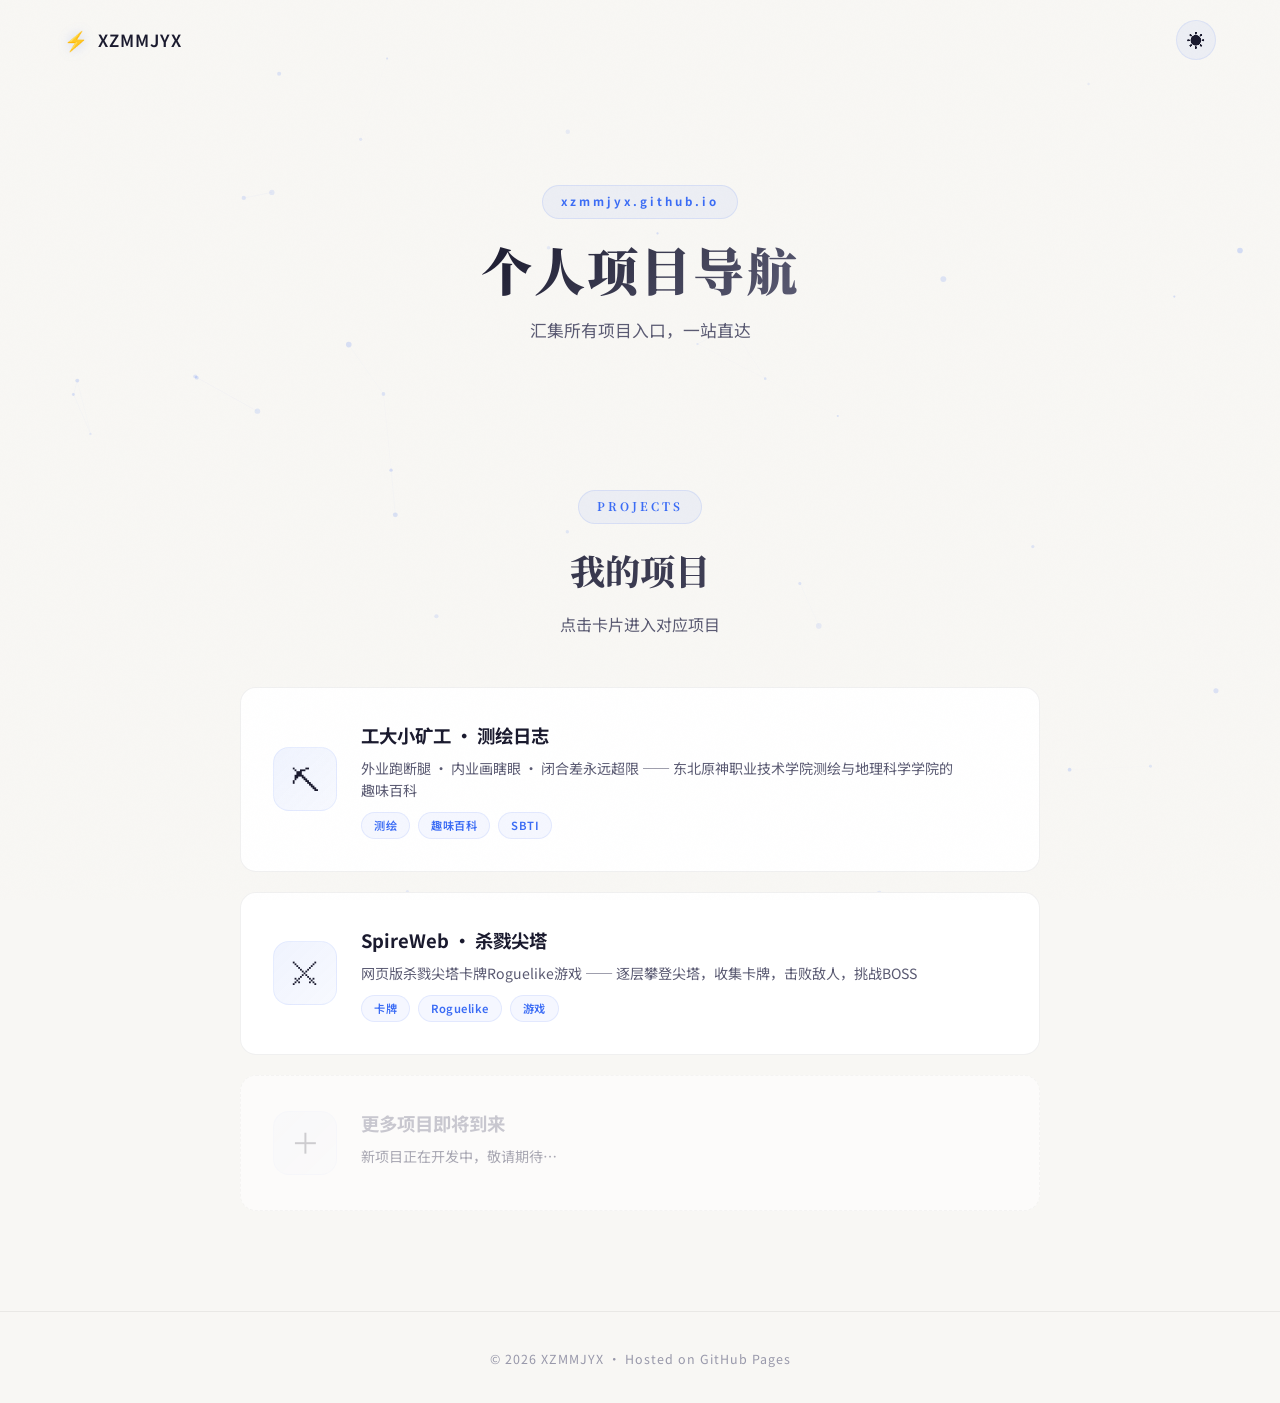
==== commit 8535957f: "feat: 新增SpireWeb网页版杀戮尖塔v2.0游戏" ====
--- a/index.html
+++ b/index.html
@@ -65,7 +65,21 @@
           <div class="card-arrow">→</div>
         </a>
 
-        <div class="project-card placeholder" data-index="1">
+        <a href="./SpireWeb/index.html" class="project-card" data-index="1">
+          <div class="card-icon">⚔</div>
+          <div class="card-body">
+            <h3 class="card-title">SpireWeb · 杀戮尖塔</h3>
+            <p class="card-desc">网页版杀戮尖塔卡牌Roguelike游戏 —— 逐层攀登尖塔，收集卡牌，击败敌人，挑战BOSS</p>
+            <div class="card-tags">
+              <span class="card-tag">卡牌</span>
+              <span class="card-tag">Roguelike</span>
+              <span class="card-tag">游戏</span>
+            </div>
+          </div>
+          <div class="card-arrow">→</div>
+        </a>
+
+        <div class="project-card placeholder" data-index="2">
           <div class="card-icon">＋</div>
           <div class="card-body">
             <h3 class="card-title">更多项目即将到来</h3>
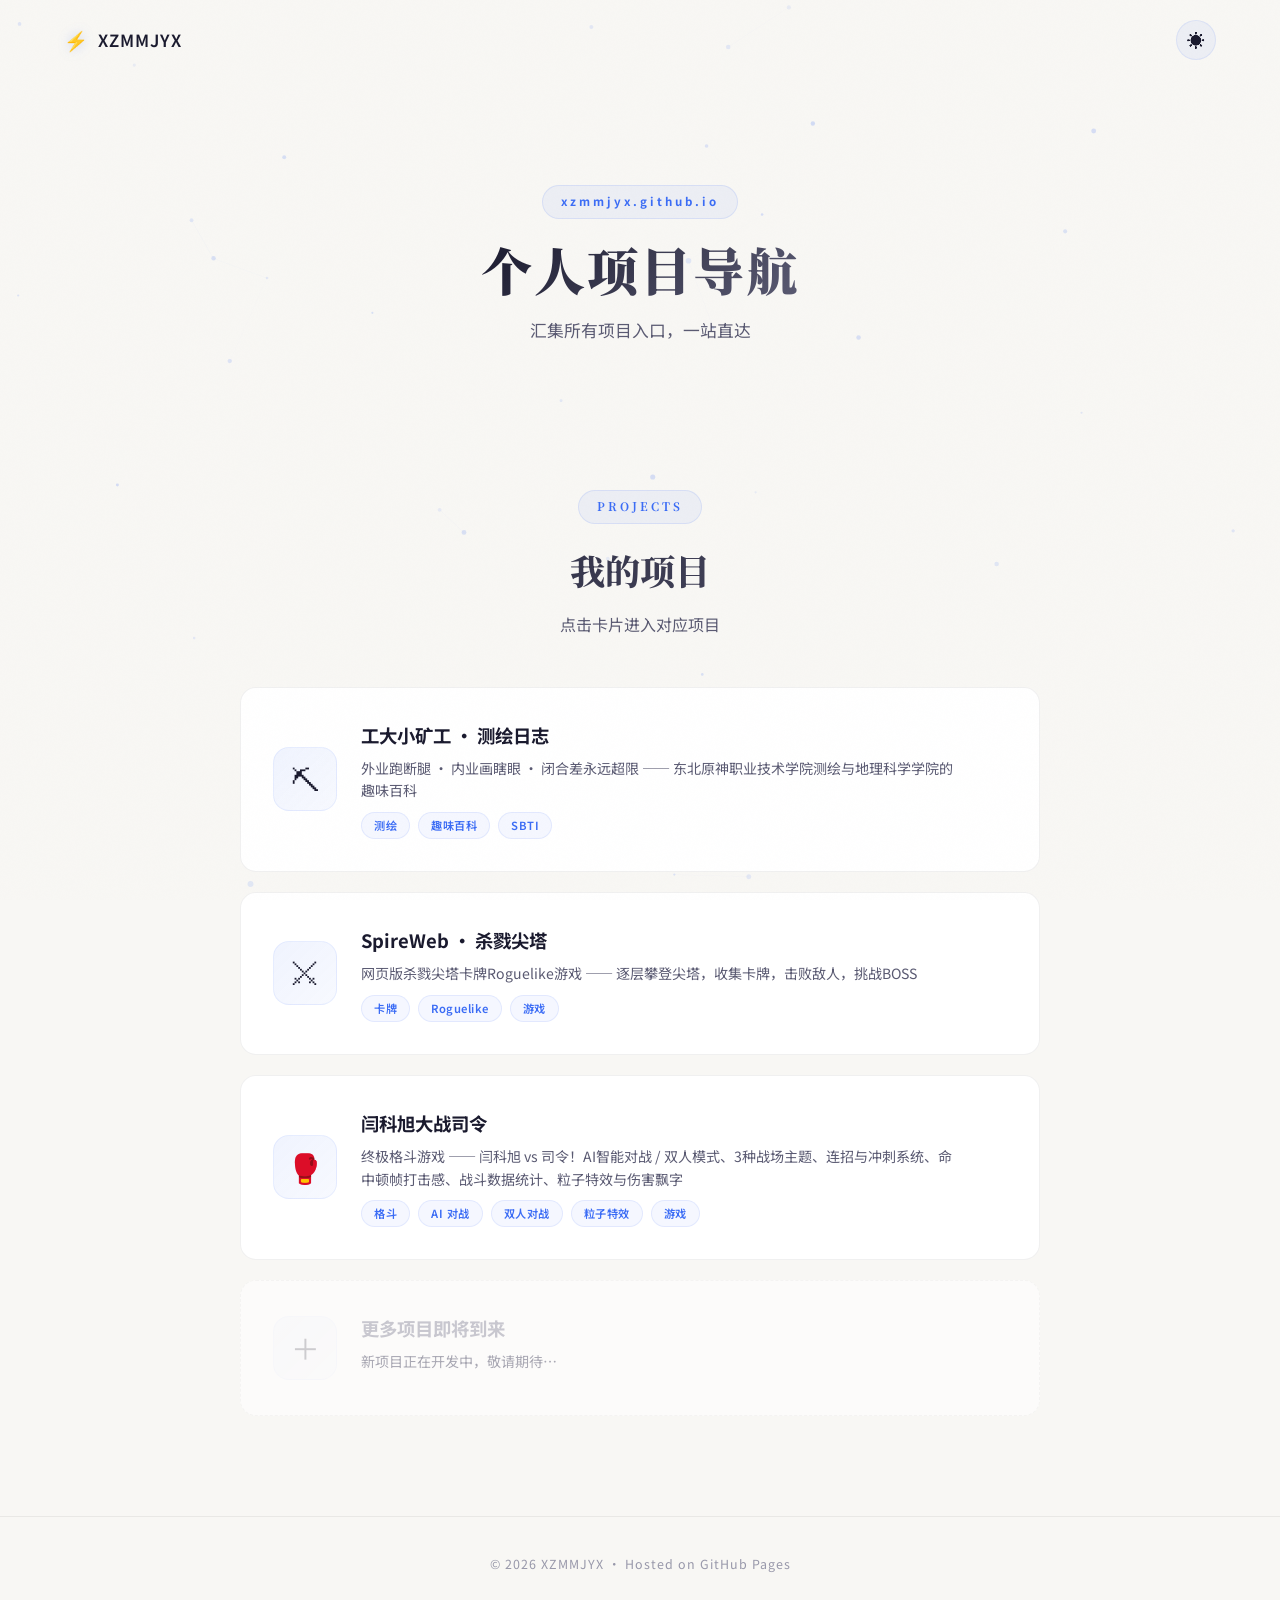
==== commit bacb7d10: "feat: 增加亮度切换功能(暗色/护眼/明亮),优化主题文字对比度" ====
--- a/index.html
+++ b/index.html
@@ -79,7 +79,23 @@
           <div class="card-arrow">→</div>
         </a>
 
-        <div class="project-card placeholder" data-index="2">
+        <a href="./YKvsSL/index.html" class="project-card" data-index="2">
+          <div class="card-icon">🥊</div>
+          <div class="card-body">
+            <h3 class="card-title">闫科旭大战司令</h3>
+            <p class="card-desc">终极格斗游戏 —— 闫科旭 vs 司令！AI智能对战 / 双人模式、3种战场主题、连招与冲刺系统、命中顿帧打击感、战斗数据统计、粒子特效与伤害飘字</p>
+            <div class="card-tags">
+              <span class="card-tag">格斗</span>
+              <span class="card-tag">AI 对战</span>
+              <span class="card-tag">双人对战</span>
+              <span class="card-tag">粒子特效</span>
+              <span class="card-tag">游戏</span>
+            </div>
+          </div>
+          <div class="card-arrow">→</div>
+        </a>
+
+        <div class="project-card placeholder" data-index="3">
           <div class="card-icon">＋</div>
           <div class="card-body">
             <h3 class="card-title">更多项目即将到来</h3>
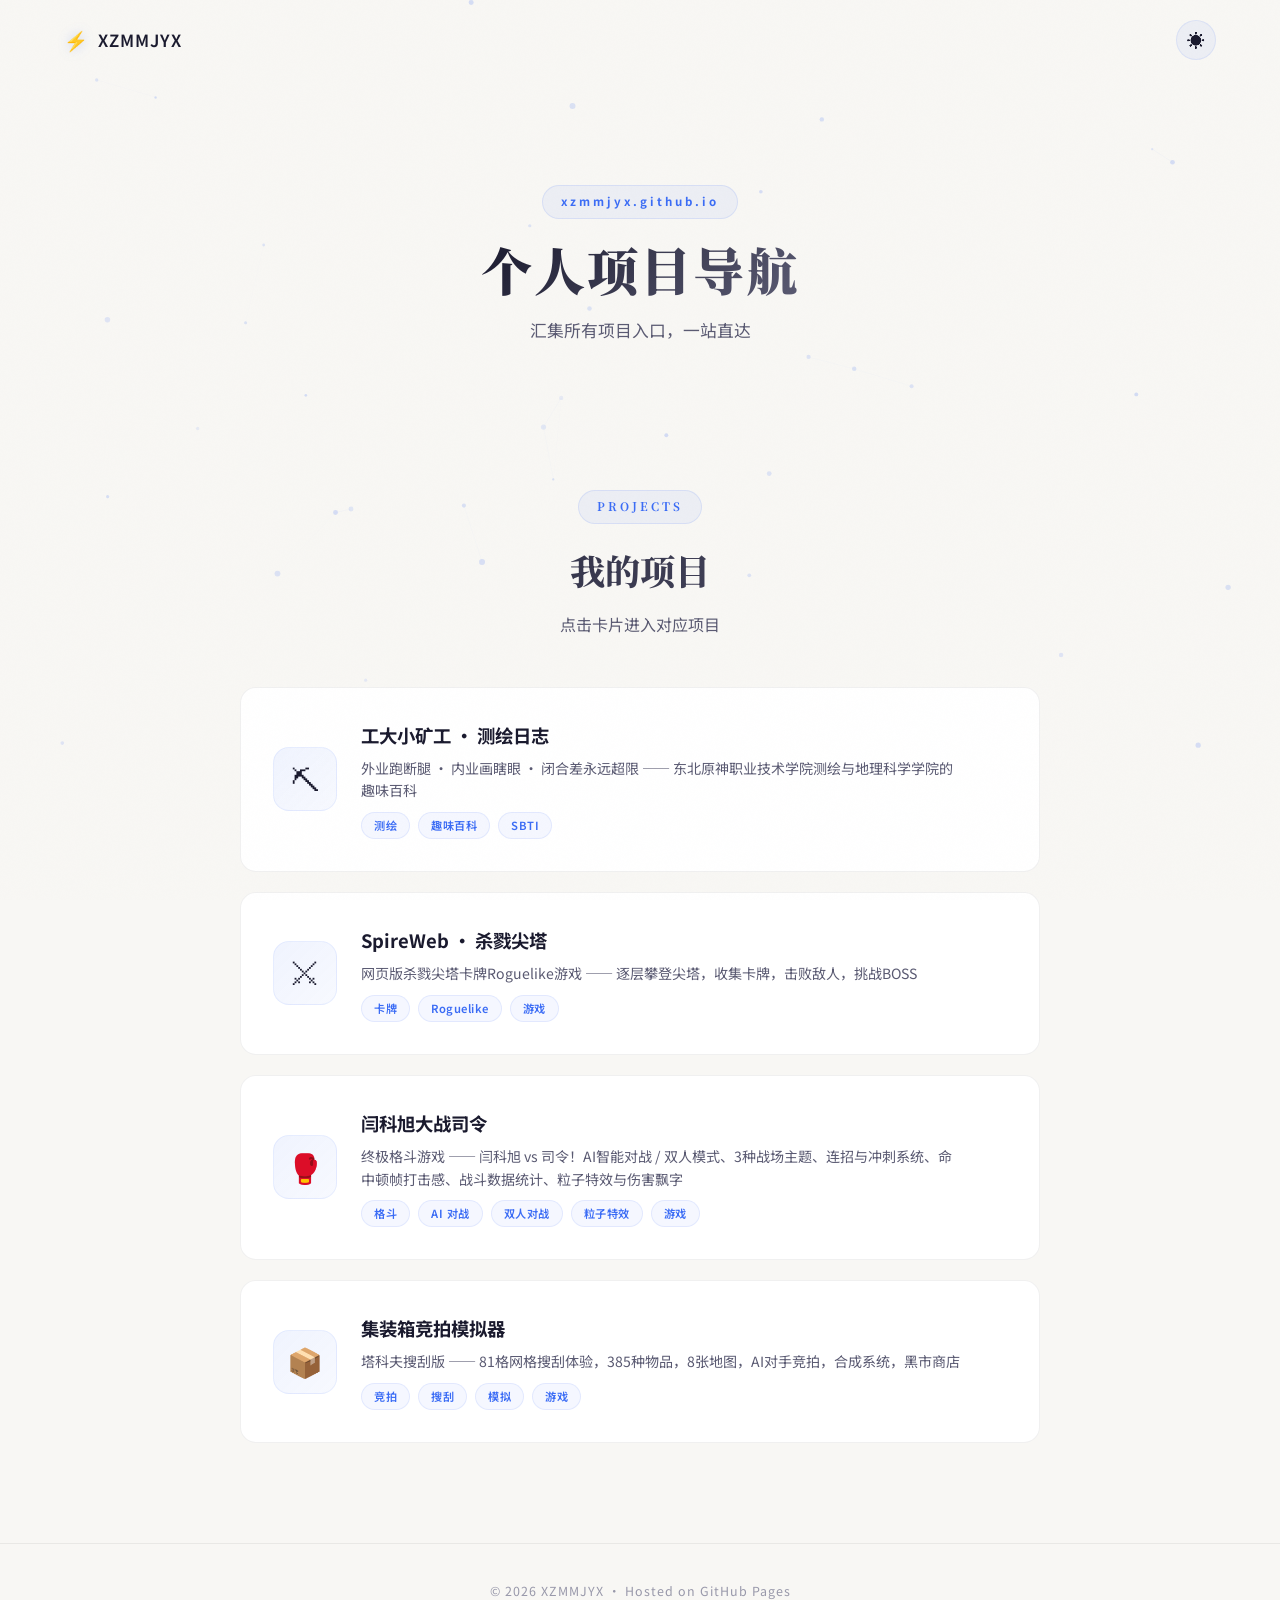
==== commit 3a547f37: "feat: 完成JPJZX集装箱竞拍模拟器，添加到主项目导航 - 补全物品数据库到385种(绿80/蓝70/紫60/金50/红50) - 新增状态管理器(state.js)和模块管理器(modules" ====
--- a/index.html
+++ b/index.html
@@ -95,13 +95,20 @@
           <div class="card-arrow">→</div>
         </a>
 
-        <div class="project-card placeholder" data-index="3">
-          <div class="card-icon">＋</div>
+        <a href="./JPJZX/index.html" class="project-card" data-index="3">
+          <div class="card-icon">📦</div>
           <div class="card-body">
-            <h3 class="card-title">更多项目即将到来</h3>
-            <p class="card-desc">新项目正在开发中，敬请期待…</p>
+            <h3 class="card-title">集装箱竞拍模拟器</h3>
+            <p class="card-desc">塔科夫搜刮版 —— 81格网格搜刮体验，385种物品，8张地图，AI对手竞拍，合成系统，黑市商店</p>
+            <div class="card-tags">
+              <span class="card-tag">竞拍</span>
+              <span class="card-tag">搜刮</span>
+              <span class="card-tag">模拟</span>
+              <span class="card-tag">游戏</span>
+            </div>
           </div>
-        </div>
+          <div class="card-arrow">→</div>
+        </a>
 
       </div>
     </section>
